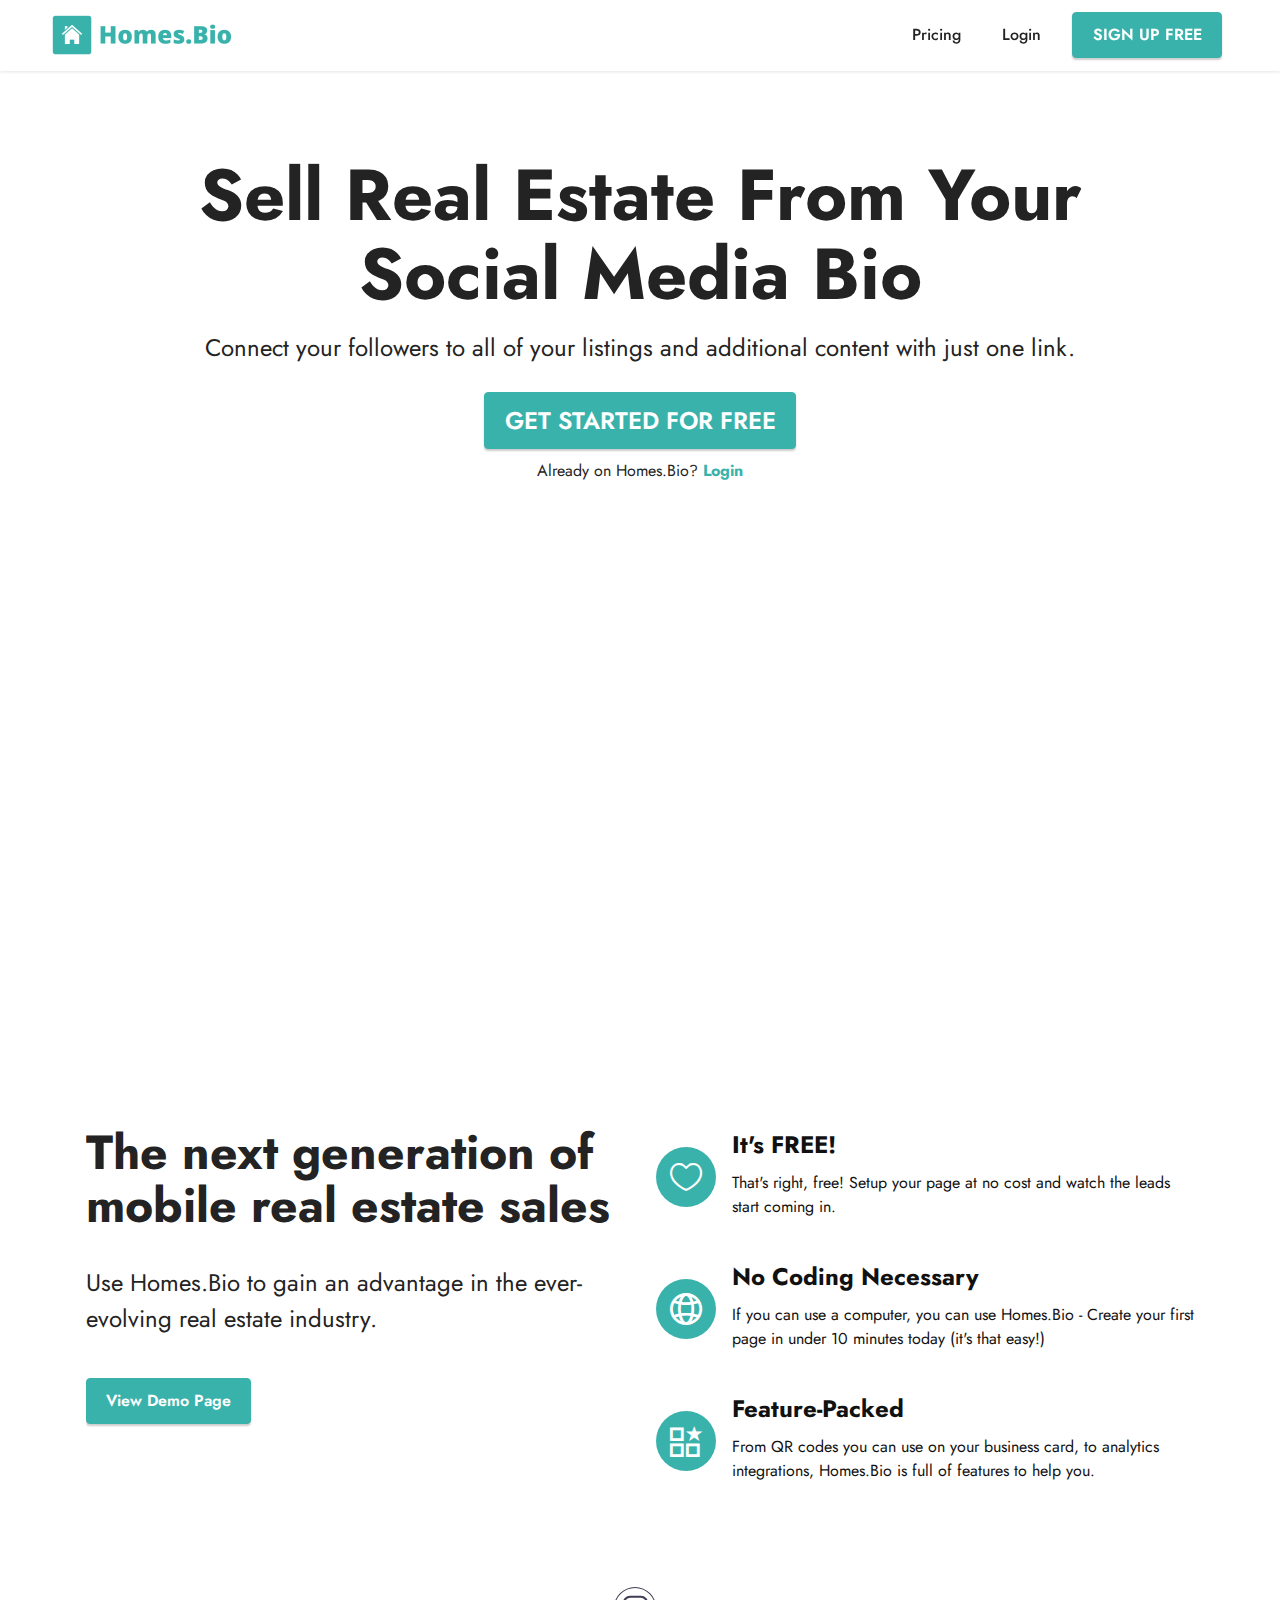
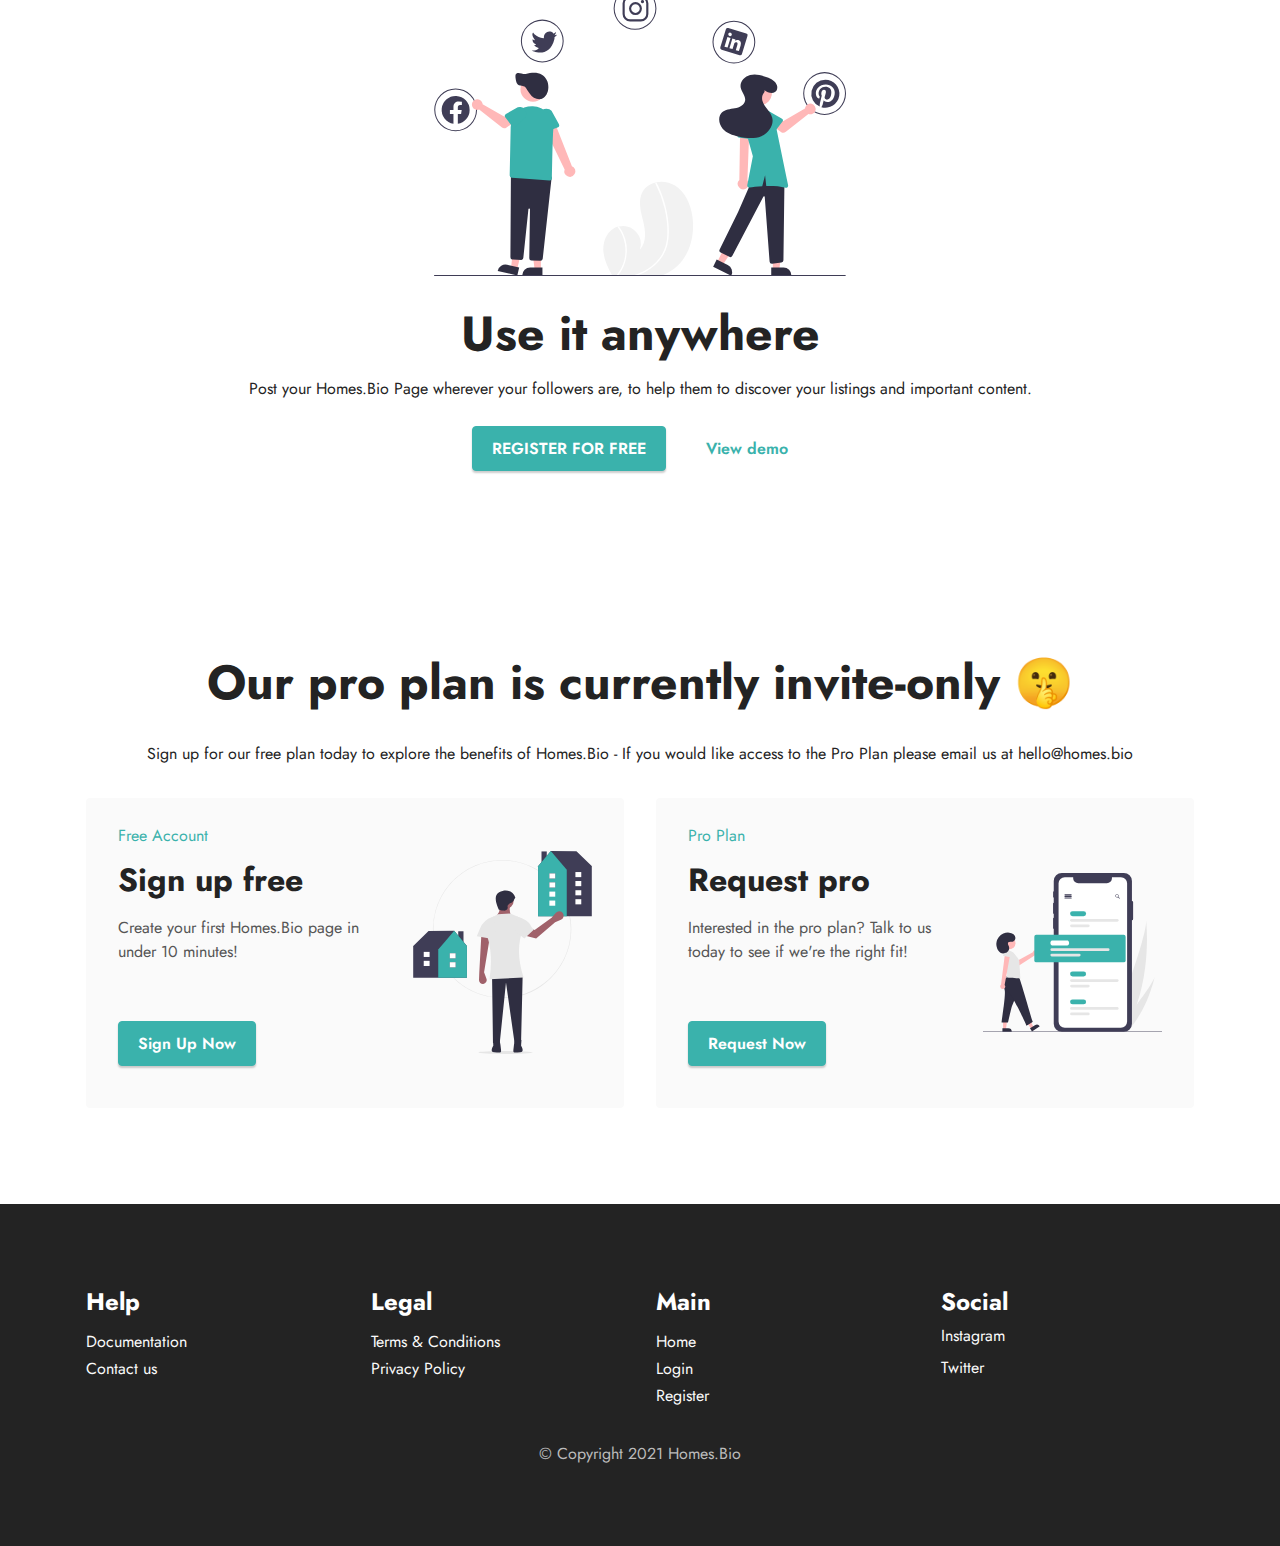
==== index.html @ ed8be246 "Update index.html" ====
<!DOCTYPE html>
<html  >
<head>
  
  <meta charset="UTF-8">
  <meta http-equiv="X-UA-Compatible" content="IE=edge">
  
  <meta name="twitter:card" content="summary_large_image"/>
  <meta name="twitter:image:src" content="assets/images/index-meta.svg">
  <meta property="og:image" content="assets/images/index-meta.svg">
  <meta name="twitter:title" content="Homes.Bio - Mobile Pages for Real Estate Professionals">
  <meta name="viewport" content="width=device-width, initial-scale=1, minimum-scale=1">
  <link rel="shortcut icon" href="assets/images/fav-128x128.png" type="image/x-icon">
  <meta name="description" content="Homes.Bio is the next generation of mobile real estate sales. Start bringing in traffic from your social media bios. ">
  
  
  <title>Homes.Bio - Mobile Pages for Real Estate Professionals</title>
  <link rel="stylesheet" href="assets/web/assets/mobirise-icons2/mobirise2.css">
  <link rel="stylesheet" href="assets/web/assets/mobirise-icons-bold/mobirise-icons-bold.css">
  <link rel="stylesheet" href="assets/tether/tether.min.css">
  <link rel="stylesheet" href="assets/bootstrap/css/bootstrap.min.css">
  <link rel="stylesheet" href="assets/bootstrap/css/bootstrap-grid.min.css">
  <link rel="stylesheet" href="assets/bootstrap/css/bootstrap-reboot.min.css">
  <link rel="stylesheet" href="assets/dropdown/css/style.css">
  <link rel="stylesheet" href="assets/socicon/css/styles.css">
  <link rel="stylesheet" href="assets/theme/css/style.css">
  <link rel="preload" as="style" href="assets/mobirise/css/mbr-additional.css"><link rel="stylesheet" href="assets/mobirise/css/mbr-additional.css" type="text/css">
  
  
  
  
</head>
<body>
  
  <section class="menu menu2 cid-slEKnbZUGL" once="menu" id="menu2-0">
    
    <nav class="navbar navbar-dropdown navbar-fixed-top navbar-expand-lg">
        <div class="container-fluid">
            <div class="navbar-brand">
                <span class="navbar-logo">
                    <a href="https://homes.bio">
                        <img src="assets/images/homes.bio-384x96.png" alt="Homes.Bio" style="height: 3rem;">
                    </a>
                </span>
                
            </div>
            <button class="navbar-toggler" type="button" data-toggle="collapse" data-target="#navbarSupportedContent" aria-controls="navbarNavAltMarkup" aria-expanded="false" aria-label="Toggle navigation">
                <div class="hamburger">
                    <span></span>
                    <span></span>
                    <span></span>
                    <span></span>
                </div>
            </button>
            <div class="collapse navbar-collapse" id="navbarSupportedContent">
                <ul class="navbar-nav nav-dropdown" data-app-modern-menu="true"><li class="nav-item"><a class="nav-link link text-black text-primary display-4" href="index#features5-s">
                            Pricing</a></li>
                    
                    <li class="nav-item"><a class="nav-link link text-black text-primary display-4" href="https://homes.bio/login">Login</a>
                    </li></ul>
                
                <div class="navbar-buttons mbr-section-btn"><a class="btn btn-primary display-4" href="https://homes.bio/register">
                        SIGN UP FREE</a></div>
            </div>
        </div>
    </nav>
</section>

<section class="header16 cid-slKYeO9AGQ" id="header16-9">

    

    

    <div class="container">
        <div class="row justify-content-center">
            <div class="col-12 col-lg-10">
                <h1 class="mbr-section-title mbr-fonts-style mb-3 display-1"><strong>Sell Real Estate From Your Social Media Bio</strong></h1>
                <p class="mbr-text mbr-fonts-style display-7">Connect your followers to all of your listings and additional content with just one link.<br></p>
                <div class="mbr-section-btn mt-3"><a class="btn btn-primary display-7" href="https://homes.bio/register">GET STARTED FOR FREE</a></div>
                <p class="mbr-text mbr-fonts-style display-4">Already on Homes.Bio? <a href="https://homes.bio/login" class="text-primary"><strong>Login</strong></a><br></p>
                <div class="video-wrapper mt-4"><iframe class="mbr-embedded-video" src="https://www.youtube.com/embed/Yr8QyzF00qo?rel=0&amp;amp;showinfo=0&amp;autoplay=0&amp;loop=0" width="1280" height="720" frameborder="0" allowfullscreen></iframe></div>
            </div>
        </div>
    </div>
</section>

<section class="features12 cid-slL2cZZrJh" id="features13-d">

    
    
    <div class="container">
        <div class="row justify-content-center">
            <div class="col-12 col-lg-6">
                <div class="card-wrapper">
                    <div class="card-box align-left">
                        <h4 class="card-title mbr-fonts-style mb-4 display-2"><strong>The next generation of mobile real estate sales</strong></h4>
                        <p class="mbr-text mbr-fonts-style mb-4 display-7">
                            Use Homes.Bio to gain an advantage in the ever-evolving real estate industry.&nbsp;</p>
                        <div class="mbr-section-btn"><a class="btn btn-primary display-4" href="https://homes.bio/demo" target="_blank">View Demo Page</a></div>
                    </div>
                </div>
            </div>
            <div class="col-12 col-lg-6">
                <div class="item mbr-flex">
                    <div class="icon-box">
                        <span class="mbr-iconfont mbrib-hearth"></span>
                    </div>
                    <div class="text-box">
                        <h4 class="icon-title mbr-black mbr-fonts-style display-7"><strong>It's FREE!&nbsp;</strong></h4>
                        <h5 class="icon-text mbr-black mbr-fonts-style display-4">That's right, free! Setup your page at no cost and watch the leads start coming in.&nbsp;</h5>
                    </div>
                </div>
                <div class="item mbr-flex">
                    <div class="icon-box">
                        <span class="mbr-iconfont mobi-mbri-globe-2 mobi-mbri"></span>
                    </div>
                    <div class="text-box">
                        <h4 class="icon-title mbr-black mbr-fonts-style display-7"><strong>No Coding Necessary</strong></h4>
                        <h5 class="icon-text mbr-black mbr-fonts-style display-4">If you can use a computer, you can use Homes.Bio - Create your first page in under 10 minutes today (it's that easy!)&nbsp;</h5>
                    </div>
                </div>
                <div class="item mbr-flex">
                    <div class="icon-box">
                        <span class="mbr-iconfont mobi-mbri-features mobi-mbri"></span>
                    </div>
                    <div class="text-box">
                        <h4 class="icon-title mbr-black mbr-fonts-style display-7"><strong>Feature-Packed</strong></h4>
                        <h5 class="icon-text mbr-black mbr-fonts-style display-4">From QR codes you can use on your business card, to analytics integrations, Homes.Bio is full of features to help you.</h5>
                    </div>
                </div>
            </div>
        </div>
    </div>
</section>

<section class="header9 cid-slLRXpAzmw" id="header9-u">

    

    

    <div class="text-center container">
        <div class="row justify-content-center">
            <div class="col-md-12 col-lg-9">
                <div class="image-wrap mb-4">
                    <img src="assets/images/undraw-social-media-re-w12q.svg" alt="Social Media">
                </div>
                <h1 class="mbr-section-title mbr-fonts-style mb-3 display-2"><strong>Use it anywhere</strong></h1>
                <p class="mbr-text mbr-fonts-style display-4">
                    Post your Homes.Bio Page wherever your followers are, to help them to discover your listings and important content.</p>
                <div class="mbr-section-btn mt-3"><a class="btn btn-primary display-4" href="https://homes.bio/register">REGISTER FOR FREE</a>
                    <a class="btn btn-primary-outline display-4" href="https://homes.bio/demo" target="_blank">View demo</a></div>
            </div>
        </div>
    </div>
</section>

<section class="content4 cid-slL4fGIVi5" id="content4-m">
    
    
    <div class="container-fluid">
        <div class="row justify-content-center">
            <div class="title col-md-12 col-lg-10">
                <h3 class="mbr-section-title mbr-fonts-style align-center mb-4 display-2"><strong>Our pro plan is currently invite-only 🤫
</strong></h3>
                <h4 class="mbr-section-subtitle align-center mbr-fonts-style mb-4 display-4">Sign up for our free plan today to explore the benefits of Homes.Bio - If you would like access to the Pro Plan please email us at hello@homes.bio</h4>
                
            </div>
        </div>
    </div>
</section>

<section class="features4 cid-slLNbOTo22" id="features5-s">

    

    
    <div class="container">
        <div class="row">
            <div class="col-12 col-lg-6">
                <div class="card-wrapper">
                    <div class="row">
                        <div class="col-12 col-md-7">
                            <div class="text-wrapper">
                                <h6 class="card-subtitle mbr-fonts-style mb-2 display-4">Free Account</h6>
                                <h5 class="card-title mbr-fonts-style display-5">
                                    <strong>Sign up free</strong></h5>
                                <p class="mbr-text mbr-fonts-style mb-5 display-4">Create your first Homes.Bio page in under 10 minutes!</p>
                                <div class="mbr-section-btn"><a href="https://homes.bio/register" class="btn btn-primary display-4">Sign Up Now</a></div>
                            </div>
                        </div>
                        <div class="col-12 col-md-5">
                            <div class="img-wrapper">
                                <img src="assets/images/undraw-select-house-qbag.svg" alt="Sign up image">
                            </div>
                        </div>
                    </div>
                </div>
            </div>
            <div class="col-12 col-lg-6">
                <div class="card-wrapper">
                    <div class="row">
                        <div class="col-12 col-md-7">
                            <div class="text-wrapper">
                                <h6 class="card-subtitle mbr-fonts-style mb-2 display-4">Pro Plan</h6>
                                <h5 class="card-title mbr-fonts-style display-5">
                                    <strong>Request pro</strong></h5>
                                <p class="mbr-text mbr-fonts-style mb-5 display-4">Interested in the pro plan? Talk to us today to see if we're the right fit!</p>
                                <div class="mbr-section-btn"><a href="contact" class="btn btn-primary display-4">Request Now</a></div>
                            </div>
                        </div>
                        <div class="col-12 col-md-5">
                            <div class="img-wrapper">
                                <img src="assets/images/undraw-note-list-re-r4u9.svg" alt="request access image">
                            </div>
                        </div>
                    </div>
                </div>
            </div>
        </div>
    </div>
</section>

<section class="footer2 cid-slLSQxAByo" once="footers" id="footer2-w">

    
    
    <div class="container">
        <div class="row mbr-white">
            <div class="col-6 col-md-4 col-lg-3">
                <h5 class="mbr-section-subtitle mbr-fonts-style mb-2 display-7"><strong>Help</strong>
                </h5>
                <ul class="list mbr-fonts-style display-4">
                    <li class="mbr-text item-wrap"><a href="https://homes.bio/pages" class="text-white" target="_blank">Documentation</a></li>
                    <li class="mbr-text item-wrap"><span style="font-size: 1rem;"><a href="contact" class="text-white">Contact us</a></span></li>
                </ul>
            </div>
            <div class="col-6 col-md-4 col-lg-3">
                <h5 class="mbr-section-subtitle mbr-fonts-style mb-2 display-7">
                    <strong>Legal</strong></h5>
                <ul class="list mbr-fonts-style display-4">
                    <li class="mbr-text item-wrap"><span style="font-size: 1rem;"><a href="https://get.homes.bio/terms" class="text-white">Terms & Conditions</a></span></li><li class="mbr-text item-wrap"><span style="font-size: 1rem;"><a href="https://get.homes.bio/privacy" class="text-white">Privacy Policy</a></span></li>
                </ul>
            </div>
            <div class="col-6 col-md-4 col-lg-3">
                <h5 class="mbr-section-subtitle mbr-fonts-style mb-2 display-7"><strong>Main</strong></h5>
                <ul class="list mbr-fonts-style display-4">
                    <li class="mbr-text item-wrap"><span style="font-size: 1rem;"><a href="https://homes.bio" class="text-white">Home</a></span></li><li class="mbr-text item-wrap"><span style="font-size: 1rem;"><a href="https://homes.bio/login" class="text-white">Login</a></span></li><li class="mbr-text item-wrap"><span style="font-size: 1rem;"><a href="https://homes.bio/register" class="text-white">Register</a></span></li>
                </ul>
            </div>
            <div class="col-6 col-md-4 col-lg-3">
                <h5 class="mbr-section-subtitle mbr-fonts-style mb-2 display-7"><strong>Social</strong></h5>
                <ul class="list mbr-fonts-style display-4"><p><a href="https://www.instagram.com/homes.bio/" class="text-white" target="_blank">Instagram</a></p><p><a href="https://twitter.com/HomesDotBio" class="text-white" target="_blank">Twitter</a></p></ul>
            </div>
            <div class="col-12 mt-4">
                <p class="mbr-text mb-0 mbr-fonts-style copyright align-center display-4">
                    © Copyright 2021 Homes.Bio</p>
            </div>
        </div>
    </div>
</section>


<script src="assets/web/assets/jquery/jquery.min.js"></script>
  <script src="assets/popper/popper.min.js"></script>
  <script src="assets/tether/tether.min.js"></script>
  <script src="assets/bootstrap/js/bootstrap.min.js"></script>
  <script src="assets/smoothscroll/smooth-scroll.js"></script>
  <script src="assets/dropdown/js/nav-dropdown.js"></script>
  <script src="assets/dropdown/js/navbar-dropdown.js"></script>
  <script src="assets/touchswipe/jquery.touch-swipe.min.js"></script>
  <script src="assets/playervimeo/vimeo_player.js"></script>
  <script src="assets/theme/js/script.js"></script>
  
  
  
</body>
</html>
---- assets/web/assets/mobirise-icons2/mobirise2.css ----
@font-face {
  font-family: 'Moririse2';
  font-display: swap;
  src:  url('mobirise2.eot?f2bix4');
  src:  url('mobirise2.eot?f2bix4#iefix') format('embedded-opentype'),
    url('mobirise2.ttf?f2bix4') format('truetype'),
    url('mobirise2.woff?f2bix4') format('woff'),
    url('mobirise2.svg?f2bix4#mobirise2') format('svg');
  font-weight: normal;
  font-style: normal;
}

[class^="mobi-"], [class*=" mobi-"] {
  /* use !important to prevent issues with browser extensions that change fonts */
  font-family: 'Moririse2' !important;
  speak: none;
  font-style: normal;
  font-weight: normal;
  font-variant: normal;
  text-transform: none;
  line-height: 1;

  /* Better Font Rendering =========== */
  -webkit-font-smoothing: antialiased;
  -moz-osx-font-smoothing: grayscale;
}

.mobi-mbri-add-submenu:before {
  content: "\e900";
}
.mobi-mbri-alert:before {
  content: "\e901";
}
.mobi-mbri-align-center:before {
  content: "\e902";
}
.mobi-mbri-align-justify:before {
  content: "\e903";
}
.mobi-mbri-align-left:before {
  content: "\e904";
}
.mobi-mbri-align-right:before {
  content: "\e905";
}
.mobi-mbri-android:before {
  content: "\e906";
}
.mobi-mbri-apple:before {
  content: "\e907";
}
.mobi-mbri-arrow-down:before {
  content: "\e908";
}
.mobi-mbri-arrow-next:before {
  content: "\e909";
}
.mobi-mbri-arrow-prev:before {
  content: "\e90a";
}
.mobi-mbri-arrow-up:before {
  content: "\e90b";
}
.mobi-mbri-bold:before {
  content: "\e90c";
}
.mobi-mbri-bookmark:before {
  content: "\e90d";
}
.mobi-mbri-bootstrap:before {
  content: "\e90e";
}
.mobi-mbri-briefcase:before {
  content: "\e90f";
}
.mobi-mbri-browse:before {
  content: "\e910";
}
.mobi-mbri-bulleted-list:before {
  content: "\e911";
}
.mobi-mbri-calendar:before {
  content: "\e912";
}
.mobi-mbri-camera:before {
  content: "\e913";
}
.mobi-mbri-cart-add:before {
  content: "\e914";
}
.mobi-mbri-cart-full:before {
  content: "\e915";
}
.mobi-mbri-cash:before {
  content: "\e916";
}
.mobi-mbri-change-style:before {
  content: "\e917";
}
.mobi-mbri-chat:before {
  content: "\e918";
}
.mobi-mbri-clock:before {
  content: "\e919";
}
.mobi-mbri-close:before {
  content: "\e91a";
}
.mobi-mbri-cloud:before {
  content: "\e91b";
}
.mobi-mbri-code:before {
  content: "\e91c";
}
.mobi-mbri-contact-form:before {
  content: "\e91d";
}
.mobi-mbri-credit-card:before {
  content: "\e91e";
}
.mobi-mbri-cursor-click:before {
  content: "\e91f";
}
.mobi-mbri-cust-feedback:before {
  content: "\e920";
}
.mobi-mbri-database:before {
  content: "\e921";
}
.mobi-mbri-delivery:before {
  content: "\e922";
}
.mobi-mbri-desktop:before {
  content: "\e923";
}
.mobi-mbri-devices:before {
  content: "\e924";
}
.mobi-mbri-down:before {
  content: "\e925";
}
.mobi-mbri-download-2:before {
  content: "\e926";
}
.mobi-mbri-download:before {
  content: "\e927";
}
.mobi-mbri-drag-n-drop-2:before {
  content: "\e928";
}
.mobi-mbri-drag-n-drop:before {
  content: "\e929";
}
.mobi-mbri-edit-2:before {
  content: "\e92a";
}
.mobi-mbri-edit:before {
  content: "\e92b";
}
.mobi-mbri-error:before {
  content: "\e92c";
}
.mobi-mbri-extension:before {
  content: "\e92d";
}
.mobi-mbri-features:before {
  content: "\e92e";
}
.mobi-mbri-file:before {
  content: "\e92f";
}
.mobi-mbri-flag:before {
  content: "\e930";
}
.mobi-mbri-folder:before {
  content: "\e931";
}
.mobi-mbri-gift:before {
  content: "\e932";
}
.mobi-mbri-github:before {
  content: "\e933";
}
.mobi-mbri-globe-2:before {
  content: "\e934";
}
.mobi-mbri-globe:before {
  content: "\e935";
}
.mobi-mbri-growing-chart:before {
  content: "\e936";
}
.mobi-mbri-hearth:before {
  content: "\e937";
}
.mobi-mbri-help:before {
  content: "\e938";
}
.mobi-mbri-home:before {
  content: "\e939";
}
.mobi-mbri-hot-cup:before {
  content: "\e93a";
}
.mobi-mbri-idea:before {
  content: "\e93b";
}
.mobi-mbri-image-gallery:before {
  content: "\e93c";
}
.mobi-mbri-image-slider:before {
  content: "\e93d";
}
.mobi-mbri-info:before {
  content: "\e93e";
}
.mobi-mbri-italic:before {
  content: "\e93f";
}
.mobi-mbri-key:before {
  content: "\e940";
}
.mobi-mbri-laptop:before {
  content: "\e941";
}
.mobi-mbri-layers:before {
  content: "\e942";
}
.mobi-mbri-left-right:before {
  content: "\e943";
}
.mobi-mbri-left:before {
  content: "\e944";
}
.mobi-mbri-letter:before {
  content: "\e945";
}
.mobi-mbri-like:before {
  content: "\e946";
}
.mobi-mbri-link:before {
  content: "\e947";
}
.mobi-mbri-lock:before {
  content: "\e948";
}
.mobi-mbri-login:before {
  content: "\e949";
}
.mobi-mbri-logout:before {
  content: "\e94a";
}
.mobi-mbri-magic-stick:before {
  content: "\e94b";
}
.mobi-mbri-map-pin:before {
  content: "\e94c";
}
.mobi-mbri-menu:before {
  content: "\e94d";
}
.mobi-mbri-mobile-2:before {
  content: "\e94e";
}
.mobi-mbri-mobile-horizontal:before {
  content: "\e94f";
}
.mobi-mbri-mobile:before {
  content: "\e950";
}
.mobi-mbri-mobirise:before {
  content: "\e951";
}
.mobi-mbri-more-horizontal:before {
  content: "\e952";
}
.mobi-mbri-more-vertical:before {
  content: "\e953";
}
.mobi-mbri-music:before {
  content: "\e954";
}
.mobi-mbri-new-file:before {
  content: "\e955";
}
.mobi-mbri-numbered-list:before {
  content: "\e956";
}
.mobi-mbri-opened-folder:before {
  content: "\e957";
}
.mobi-mbri-pages:before {
  content: "\e958";
}
.mobi-mbri-paper-plane:before {
  content: "\e959";
}
.mobi-mbri-paperclip:before {
  content: "\e95a";
}
.mobi-mbri-phone:before {
  content: "\e95b";
}
.mobi-mbri-photo:before {
  content: "\e95c";
}
.mobi-mbri-photos:before {
  content: "\e95d";
}
.mobi-mbri-pin:before {
  content: "\e95e";
}
.mobi-mbri-play:before {
  content: "\e95f";
}
.mobi-mbri-plus:before {
  content: "\e960";
}
.mobi-mbri-preview:before {
  content: "\e961";
}
.mobi-mbri-print:before {
  content: "\e962";
}
.mobi-mbri-protect:before {
  content: "\e963";
}
.mobi-mbri-question:before {
  content: "\e964";
}
.mobi-mbri-quote-left:before {
  content: "\e965";
}
.mobi-mbri-quote-right:before {
  content: "\e966";
}
.mobi-mbri-redo:before {
  content: "\e967";
}
.mobi-mbri-refresh:before {
  content: "\e968";
}
.mobi-mbri-responsive-2:before {
  content: "\e969";
}
.mobi-mbri-responsive:before {
  content: "\e96a";
}
.mobi-mbri-right:before {
  content: "\e96b";
}
.mobi-mbri-rocket:before {
  content: "\e96c";
}
.mobi-mbri-sad-face:before {
  content: "\e96d";
}
.mobi-mbri-sale:before {
  content: "\e96e";
}
.mobi-mbri-save:before {
  content: "\e96f";
}
.mobi-mbri-search:before {
  content: "\e970";
}
.mobi-mbri-setting-2:before {
  content: "\e971";
}
.mobi-mbri-setting-3:before {
  content: "\e972";
}
.mobi-mbri-setting:before {
  content: "\e973";
}
.mobi-mbri-share:before {
  content: "\e974";
}
.mobi-mbri-shopping-bag:before {
  content: "\e975";
}
.mobi-mbri-shopping-basket:before {
  content: "\e976";
}
.mobi-mbri-shopping-cart:before {
  content: "\e977";
}
.mobi-mbri-sites:before {
  content: "\e978";
}
.mobi-mbri-smile-face:before {
  content: "\e979";
}
.mobi-mbri-speed:before {
  content: "\e97a";
}
.mobi-mbri-star:before {
  content: "\e97b";
}
.mobi-mbri-success:before {
  content: "\e97c";
}
.mobi-mbri-sun:before {
  content: "\e97d";
}
.mobi-mbri-sun2:before {
  content: "\e97e";
}
.mobi-mbri-tablet-vertical:before {
  content: "\e97f";
}
.mobi-mbri-tablet:before {
  content: "\e980";
}
.mobi-mbri-target:before {
  content: "\e981";
}
.mobi-mbri-timer:before {
  content: "\e982";
}
.mobi-mbri-to-ftp:before {
  content: "\e983";
}
.mobi-mbri-to-local-drive:before {
  content: "\e984";
}
.mobi-mbri-touch-swipe:before {
  content: "\e985";
}
.mobi-mbri-touch:before {
  content: "\e986";
}
.mobi-mbri-trash:before {
  content: "\e987";
}
.mobi-mbri-underline:before {
  content: "\e988";
}
.mobi-mbri-undo:before {
  content: "\e989";
}
.mobi-mbri-unlink:before {
  content: "\e98a";
}
.mobi-mbri-unlock:before {
  content: "\e98b";
}
.mobi-mbri-up-down:before {
  content: "\e98c";
}
.mobi-mbri-up:before {
  content: "\e98d";
}
.mobi-mbri-update:before {
  content: "\e98e";
}
.mobi-mbri-upload-2:before {
  content: "\e98f";
}
.mobi-mbri-upload:before {
  content: "\e990";
}
.mobi-mbri-user-2:before {
  content: "\e991";
}
.mobi-mbri-user:before {
  content: "\e992";
}
.mobi-mbri-users:before {
  content: "\e993";
}
.mobi-mbri-video-play:before {
  content: "\e994";
}
.mobi-mbri-video:before {
  content: "\e995";
}
.mobi-mbri-watch:before {
  content: "\e996";
}
.mobi-mbri-website-theme-2:before {
  content: "\e997";
}
.mobi-mbri-website-theme:before {
  content: "\e998";
}
.mobi-mbri-wifi:before {
  content: "\e999";
}
.mobi-mbri-windows:before {
  content: "\e99a";
}
.mobi-mbri-zoom-in:before {
  content: "\e99b";
}
.mobi-mbri-zoom-out:before {
  content: "\e99c";
}
---- assets/web/assets/mobirise-icons-bold/mobirise-icons-bold.css ----
@font-face {
  font-family: 'mobirise-icons-bold';
  font-display: swap;
  src:  url('mobirise-icons-bold.eot?m1l4yr');
  src:  url('mobirise-icons-bold.eot?m1l4yr#iefix') format('embedded-opentype'),
    url('mobirise-icons-bold.ttf?m1l4yr') format('truetype'),
    url('mobirise-icons-bold.woff?m1l4yr') format('woff'),
    url('mobirise-icons-bold.svg?m1l4yr#mobirise-icons-bold') format('svg');
  font-weight: normal;
  font-style: normal;
}

[class^="mbrib-"], [class*="mbrib-"] {
  /* use !important to prevent issues with browser extensions that change fonts */
  font-family: 'mobirise-icons-bold' !important;
  speak: none;
  font-style: normal;
  font-weight: normal;
  font-variant: normal;
  text-transform: none;
  line-height: 1;

  /* Better Font Rendering =========== */
  -webkit-font-smoothing: antialiased;
  -moz-osx-font-smoothing: grayscale;
}

.mbrib-add-submenu:before {
  content: "\e900";
}
.mbrib-alert:before {
  content: "\e901";
}
.mbrib-align-center:before {
  content: "\e902";
}
.mbrib-align-justify:before {
  content: "\e903";
}
.mbrib-align-left:before {
  content: "\e904";
}
.mbrib-align-right:before {
  content: "\e905";
}
.mbrib-android:before {
  content: "\e906";
}
.mbrib-apple:before {
  content: "\e907";
}
.mbrib-arrow-down:before {
  content: "\e908";
}
.mbrib-arrow-next:before {
  content: "\e909";
}
.mbrib-arrow-prev:before {
  content: "\e90a";
}
.mbrib-arrow-up:before {
  content: "\e90b";
}
.mbrib-bold:before {
  content: "\e90c";
}
.mbrib-bookmark:before {
  content: "\e90d";
}
.mbrib-bootstrap:before {
  content: "\e90e";
}
.mbrib-briefcase:before {
  content: "\e90f";
}
.mbrib-browse:before {
  content: "\e910";
}
.mbrib-bulleted-list:before {
  content: "\e911";
}
.mbrib-calendar:before {
  content: "\e912";
}
.mbrib-camera:before {
  content: "\e913";
}
.mbrib-cart-add:before {
  content: "\e914";
}
.mbrib-cart-full:before {
  content: "\e915";
}
.mbrib-cash:before {
  content: "\e916";
}
.mbrib-change-style:before {
  content: "\e917";
}
.mbrib-chat:before {
  content: "\e918";
}
.mbrib-clock:before {
  content: "\e919";
}
.mbrib-close:before {
  content: "\e91a";
}
.mbrib-cloud:before {
  content: "\e91b";
}
.mbrib-code:before {
  content: "\e91c";
}
.mbrib-contact-form:before {
  content: "\e91d";
}
.mbrib-credit-card:before {
  content: "\e91e";
}
.mbrib-cursor-click:before {
  content: "\e91f";
}
.mbrib-cust-feedback:before {
  content: "\e920";
}
.mbrib-database:before {
  content: "\e921";
}
.mbrib-delivery:before {
  content: "\e922";
}
.mbrib-desktop:before {
  content: "\e923";
}
.mbrib-devices:before {
  content: "\e924";
}
.mbrib-down:before {
  content: "\e925";
}
.mbrib-download:before {
  content: "\e926";
}
.mbrib-drag-n-drop:before {
  content: "\e927";
}
.mbrib-drag-n-drop2:before {
  content: "\e928";
}
.mbrib-edit:before {
  content: "\e929";
}
.mbrib-edit2:before {
  content: "\e92a";
}
.mbrib-error:before {
  content: "\e92b";
}
.mbrib-extension:before {
  content: "\e92c";
}
.mbrib-features:before {
  content: "\e92d";
}
.mbrib-file:before {
  content: "\e92e";
}
.mbrib-flag:before {
  content: "\e92f";
}
.mbrib-folder:before {
  content: "\e930";
}
.mbrib-gift:before {
  content: "\e931";
}
.mbrib-github:before {
  content: "\e932";
}
.mbrib-globe-2:before {
  content: "\e933";
}
.mbrib-globe:before {
  content: "\e934";
}
.mbrib-growing-chart:before {
  content: "\e935";
}
.mbrib-hearth:before {
  content: "\e936";
}
.mbrib-help:before {
  content: "\e937";
}
.mbrib-home:before {
  content: "\e938";
}
.mbrib-hot-cup:before {
  content: "\e939";
}
.mbrib-idea:before {
  content: "\e93a";
}
.mbrib-image-gallery:before {
  content: "\e93b";
}
.mbrib-image-slider:before {
  content: "\e93c";
}
.mbrib-info:before {
  content: "\e93d";
}
.mbrib-italic:before {
  content: "\e93e";
}
.mbrib-key:before {
  content: "\e93f";
}
.mbrib-laptop:before {
  content: "\e940";
}
.mbrib-layers:before {
  content: "\e941";
}
.mbrib-left-right:before {
  content: "\e942";
}
.mbrib-left:before {
  content: "\e943";
}
.mbrib-letter:before {
  content: "\e944";
}
.mbrib-like:before {
  content: "\e945";
}
.mbrib-link:before {
  content: "\e946";
}
.mbrib-lock:before {
  content: "\e947";
}
.mbrib-login:before {
  content: "\e948";
}
.mbrib-logout:before {
  content: "\e949";
}
.mbrib-magic-stick:before {
  content: "\e94a";
}
.mbrib-map-pin:before {
  content: "\e94b";
}
.mbrib-menu:before {
  content: "\e94c";
}
.mbrib-mobile:before {
  content: "\e94d";
}
.mbrib-mobile2:before {
  content: "\e94e";
}
.mbrib-mobirise:before {
  content: "\e94f";
}
.mbrib-more-horizontal:before {
  content: "\e950";
}
.mbrib-more-vertical:before {
  content: "\e951";
}
.mbrib-music:before {
  content: "\e952";
}
.mbrib-new-file:before {
  content: "\e953";
}
.mbrib-numbered-list:before {
  content: "\e954";
}
.mbrib-opened-folder:before {
  content: "\e955";
}
.mbrib-pages:before {
  content: "\e956";
}
.mbrib-paper-plane:before {
  content: "\e957";
}
.mbrib-paperclip:before {
  content: "\e958";
}
.mbrib-photo:before {
  content: "\e959";
}
.mbrib-photos:before {
  content: "\e95a";
}
.mbrib-pin:before {
  content: "\e95b";
}
.mbrib-play:before {
  content: "\e95c";
}
.mbrib-plus:before {
  content: "\e95d";
}
.mbrib-preview:before {
  content: "\e95e";
}
.mbrib-print:before {
  content: "\e95f";
}
.mbrib-protect:before {
  content: "\e960";
}
.mbrib-question:before {
  content: "\e961";
}
.mbrib-quote-left:before {
  content: "\e962";
}
.mbrib-quote-right:before {
  content: "\e963";
}
.mbrib-redo:before {
  content: "\e964";
}
.mbrib-refresh:before {
  content: "\e965";
}
.mbrib-responsive:before {
  content: "\e966";
}
.mbrib-right:before {
  content: "\e967";
}
.mbrib-rocket:before {
  content: "\e968";
}
.mbrib-sad-face:before {
  content: "\e969";
}
.mbrib-sale:before {
  content: "\e96a";
}
.mbrib-save:before {
  content: "\e96b";
}
.mbrib-search:before {
  content: "\e96c";
}
.mbrib-setting:before {
  content: "\e96d";
}
.mbrib-setting2:before {
  content: "\e96e";
}
.mbrib-setting3:before {
  content: "\e96f";
}
.mbrib-share:before {
  content: "\e970";
}
.mbrib-shopping-bag:before {
  content: "\e971";
}
.mbrib-shopping-basket:before {
  content: "\e972";
}
.mbrib-shopping-cart:before {
  content: "\e973";
}
.mbrib-sites:before {
  content: "\e974";
}
.mbrib-smile-face:before {
  content: "\e975";
}
.mbrib-speed:before {
  content: "\e976";
}
.mbrib-star:before {
  content: "\e977";
}
.mbrib-success:before {
  content: "\e978";
}
.mbrib-sun:before {
  content: "\e979";
}
.mbrib-sun2:before {
  content: "\e97a";
}
.mbrib-tablet-vertical:before {
  content: "\e97b";
}
.mbrib-tablet:before {
  content: "\e97c";
}
.mbrib-target:before {
  content: "\e97d";
}
.mbrib-timer:before {
  content: "\e97e";
}
.mbrib-to-ftp:before {
  content: "\e97f";
}
.mbrib-to-local-drive:before {
  content: "\e980";
}
.mbrib-touch-swipe:before {
  content: "\e981";
}
.mbrib-touch:before {
  content: "\e982";
}
.mbrib-trash:before {
  content: "\e983";
}
.mbrib-underline:before {
  content: "\e984";
}
.mbrib-undo:before {
  content: "\e985";
}
.mbrib-unlink:before {
  content: "\e986";
}
.mbrib-unlock:before {
  content: "\e987";
}
.mbrib-up-down:before {
  content: "\e988";
}
.mbrib-up:before {
  content: "\e989";
}
.mbrib-update:before {
  content: "\e98a";
}
.mbrib-upload:before {
  content: "\e98b";
}
.mbrib-user:before {
  content: "\e98c";
}
.mbrib-user2:before {
  content: "\e98d";
}
.mbrib-users:before {
  content: "\e98e";
}
.mbrib-video-play:before {
  content: "\e98f";
}
.mbrib-video:before {
  content: "\e990";
}
.mbrib-watch:before {
  content: "\e991";
}
.mbrib-website-theme:before {
  content: "\e992";
}
.mbrib-wifi:before {
  content: "\e993";
}
.mbrib-windows:before {
  content: "\e994";
}
.mbrib-zoom-out:before {
  content: "\e995";
}
---- assets/dropdown/css/style.css ----
.navbar-dropdown {
  left: 0;
  padding: 0;
  position: absolute;
  right: 0;
  top: 0;
  transition: all 0.45s ease;
  z-index: 1030;
  background: #282828; }
  .navbar-dropdown .navbar-logo {
    margin-right: 0.8rem;
    transition: margin 0.3s ease-in-out;
    vertical-align: middle; }
    .navbar-dropdown .navbar-logo img {
      height: 3.125rem;
      transition: all 0.3s ease-in-out; }
    .navbar-dropdown .navbar-logo.mbr-iconfont {
      font-size: 3.125rem;
      line-height: 3.125rem; }
  .navbar-dropdown .navbar-caption {
    font-weight: 700;
    white-space: normal;
    vertical-align: -4px;
    line-height: 3.125rem !important; }
    .navbar-dropdown .navbar-caption, .navbar-dropdown .navbar-caption:hover {
      color: inherit;
      text-decoration: none; }
  .navbar-dropdown .mbr-iconfont + .navbar-caption {
    vertical-align: -1px; }
  .navbar-dropdown.navbar-fixed-top {
    position: fixed; }
  .navbar-dropdown .navbar-brand span {
    vertical-align: -4px; }
  .navbar-dropdown.bg-color.transparent {
    background: none; }
  .navbar-dropdown.navbar-short .navbar-brand {
    padding: 0.625rem 0; }
    .navbar-dropdown.navbar-short .navbar-brand span {
      vertical-align: -1px; }
  .navbar-dropdown.navbar-short .navbar-caption {
    line-height: 2.375rem !important;
    vertical-align: -2px; }
  .navbar-dropdown.navbar-short .navbar-logo {
    margin-right: 0.5rem; }
    .navbar-dropdown.navbar-short .navbar-logo img {
      height: 2.375rem; }
    .navbar-dropdown.navbar-short .navbar-logo.mbr-iconfont {
      font-size: 2.375rem;
      line-height: 2.375rem; }
  .navbar-dropdown.navbar-short .mbr-table-cell {
    height: 3.625rem; }
  .navbar-dropdown .navbar-close {
    left: 0.6875rem;
    position: fixed;
    top: 0.75rem;
    z-index: 1000; }
  .navbar-dropdown .hamburger-icon {
    content: "";
    display: inline-block;
    vertical-align: middle;
    width: 16px;
    -webkit-box-shadow: 0 -6px 0 1px #282828,0 0 0 1px #282828,0 6px 0 1px #282828;
    -moz-box-shadow: 0 -6px 0 1px #282828,0 0 0 1px #282828,0 6px 0 1px #282828;
    box-shadow: 0 -6px 0 1px #282828,0 0 0 1px #282828,0 6px 0 1px #282828; }

.dropdown-menu .dropdown-toggle[data-toggle="dropdown-submenu"]::after {
  border-bottom: 0.35em solid transparent;
  border-left: 0.35em solid;
  border-right: 0;
  border-top: 0.35em solid transparent;
  margin-left: 0.3rem; }

.dropdown-menu .dropdown-item:focus {
  outline: 0; }

.nav-dropdown {
  font-size: 0.75rem;
  font-weight: 500;
  height: auto !important; }
  .nav-dropdown .nav-btn {
    padding-left: 1rem; }
  .nav-dropdown .link {
    margin: .667em 1.667em;
    font-weight: 500;
    padding: 0;
    transition: color .2s ease-in-out; }
    .nav-dropdown .link.dropdown-toggle {
      margin-right: 2.583em; }
      .nav-dropdown .link.dropdown-toggle::after {
        margin-left: .25rem;
        border-top: 0.35em solid;
        border-right: 0.35em solid transparent;
        border-left: 0.35em solid transparent;
        border-bottom: 0; }
      .nav-dropdown .link.dropdown-toggle[aria-expanded="true"] {
        margin: 0;
        padding: 0.667em 3.263em  0.667em 1.667em; }
  .nav-dropdown .link::after,
  .nav-dropdown .dropdown-item::after {
    color: inherit; }
  .nav-dropdown .btn {
    font-size: 0.75rem;
    font-weight: 700;
    letter-spacing: 0;
    margin-bottom: 0;
    padding-left: 1.25rem;
    padding-right: 1.25rem; }
  .nav-dropdown .dropdown-menu {
    border-radius: 0;
    border: 0;
    left: 0;
    margin: 0;
    padding-bottom: 1.25rem;
    padding-top: 1.25rem;
    position: relative; }
  .nav-dropdown .dropdown-submenu {
    margin-left: 0.125rem;
    top: 0; }
  .nav-dropdown .dropdown-item {
    font-weight: 500;
    line-height: 2;
    padding: 0.3846em 4.615em 0.3846em 1.5385em;
    position: relative;
    transition: color .2s ease-in-out, background-color .2s ease-in-out; }
    .nav-dropdown .dropdown-item::after {
      margin-top: -0.3077em;
      position: absolute;
      right: 1.1538em;
      top: 50%; }
    .nav-dropdown .dropdown-item:focus, .nav-dropdown .dropdown-item:hover {
      background: none; }

@media (max-width: 767px) {
  .nav-dropdown.navbar-toggleable-sm {
    bottom: 0;
    display: none;
    left: 0;
    overflow-x: hidden;
    position: fixed;
    top: 0;
    transform: translateX(-100%);
    -ms-transform: translateX(-100%);
    -webkit-transform: translateX(-100%);
    width: 18.75rem;
    z-index: 999; } }
.nav-dropdown.navbar-toggleable-xl {
  bottom: 0;
  display: none;
  left: 0;
  overflow-x: hidden;
  position: fixed;
  top: 0;
  transform: translateX(-100%);
  -ms-transform: translateX(-100%);
  -webkit-transform: translateX(-100%);
  width: 18.75rem;
  z-index: 999; }

.nav-dropdown-sm {
  display: block !important;
  overflow-x: hidden;
  overflow: auto;
  padding-top: 3.875rem; }
  .nav-dropdown-sm::after {
    content: "";
    display: block;
    height: 3rem;
    width: 100%; }
  .nav-dropdown-sm.collapse.in ~ .navbar-close {
    display: block !important; }
  .nav-dropdown-sm.collapsing, .nav-dropdown-sm.collapse.in {
    transform: translateX(0);
    -ms-transform: translateX(0);
    -webkit-transform: translateX(0);
    transition: all 0.25s ease-out;
    -webkit-transition: all 0.25s ease-out;
    background: #282828; }
  .nav-dropdown-sm.collapsing[aria-expanded="false"] {
    transform: translateX(-100%);
    -ms-transform: translateX(-100%);
    -webkit-transform: translateX(-100%); }
  .nav-dropdown-sm .nav-item {
    display: block;
    margin-left: 0 !important;
    padding-left: 0; }
  .nav-dropdown-sm .link,
  .nav-dropdown-sm .dropdown-item {
    border-top: 1px dotted rgba(255, 255, 255, 0.1);
    font-size: 0.8125rem;
    line-height: 1.6;
    margin: 0 !important;
    padding: 0.875rem 2.4rem 0.875rem 1.5625rem !important;
    position: relative;
    white-space: normal; }
    .nav-dropdown-sm .link:focus, .nav-dropdown-sm .link:hover,
    .nav-dropdown-sm .dropdown-item:focus,
    .nav-dropdown-sm .dropdown-item:hover {
      background: rgba(0, 0, 0, 0.2) !important;
      color: #c0a375; }
  .nav-dropdown-sm .nav-btn {
    position: relative;
    padding: 1.5625rem 1.5625rem 0 1.5625rem; }
    .nav-dropdown-sm .nav-btn::before {
      border-top: 1px dotted rgba(255, 255, 255, 0.1);
      content: "";
      left: 0;
      position: absolute;
      top: 0;
      width: 100%; }
    .nav-dropdown-sm .nav-btn + .nav-btn {
      padding-top: 0.625rem; }
      .nav-dropdown-sm .nav-btn + .nav-btn::before {
        display: none; }
  .nav-dropdown-sm .btn {
    padding: 0.625rem 0; }
  .nav-dropdown-sm .dropdown-toggle[data-toggle="dropdown-submenu"]::after {
    margin-left: .25rem;
    border-top: 0.35em solid;
    border-right: 0.35em solid transparent;
    border-left: 0.35em solid transparent;
    border-bottom: 0; }
  .nav-dropdown-sm .dropdown-toggle[data-toggle="dropdown-submenu"][aria-expanded="true"]::after {
    border-top: 0;
    border-right: 0.35em solid transparent;
    border-left: 0.35em solid transparent;
    border-bottom: 0.35em solid; }
  .nav-dropdown-sm .dropdown-menu {
    margin: 0;
    padding: 0;
    position: relative;
    top: 0;
    left: 0;
    width: 100%;
    border: 0;
    float: none;
    border-radius: 0;
    background: none; }
  .nav-dropdown-sm .dropdown-submenu {
    left: 100%;
    margin-left: 0.125rem;
    margin-top: -1.25rem;
    top: 0; }

.navbar-toggleable-sm .nav-dropdown .dropdown-menu {
  position: absolute; }

.navbar-toggleable-sm .nav-dropdown .dropdown-submenu {
  left: 100%;
  margin-left: 0.125rem;
  margin-top: -1.25rem;
  top: 0; }

.navbar-toggleable-sm.opened .nav-dropdown .dropdown-menu {
  position: relative; }

.navbar-toggleable-sm.opened .nav-dropdown .dropdown-submenu {
  left: 0;
  margin-left: 00rem;
  margin-top: 0rem;
  top: 0; }

.is-builder .nav-dropdown.collapsing {
  transition: none !important; }

/*# sourceMappingURL=style.css.map */
---- assets/socicon/css/styles.css ----
@charset "UTF-8";

@font-face {
  font-family: 'Socicon';
  src:  url('../fonts/socicon.eot');
  src:  url('../fonts/socicon.eot?#iefix') format('embedded-opentype'),
    url('../fonts/socicon.woff2') format('woff2'),
    url('../fonts/socicon.ttf') format('truetype'),
    url('../fonts/socicon.woff') format('woff'),
    url('../fonts/socicon.svg#socicon') format('svg');
  font-weight: normal;
  font-style: normal;
}

[data-icon]:before {
  font-family: "socicon" !important;
  content: attr(data-icon);
  font-style: normal !important;
  font-weight: normal !important;
  font-variant: normal !important;
  text-transform: none !important;
  speak: none;
  line-height: 1;
  -webkit-font-smoothing: antialiased;
  -moz-osx-font-smoothing: grayscale;
}

[class^="socicon-"], [class*=" socicon-"] {
  /* use !important to prevent issues with browser extensions that change fonts */
  font-family: 'Socicon' !important;
  speak: none;
  font-style: normal;
  font-weight: normal;
  font-variant: normal;
  text-transform: none;
  line-height: 1;

  /* Better Font Rendering =========== */
  -webkit-font-smoothing: antialiased;
  -moz-osx-font-smoothing: grayscale;
}

.socicon-eitaa:before {
  content: "\e97c";
}
.socicon-soroush:before {
  content: "\e97d";
}
.socicon-bale:before {
  content: "\e97e";
}
.socicon-zazzle:before {
  content: "\e97b";
}
.socicon-society6:before {
  content: "\e97a";
}
.socicon-redbubble:before {
  content: "\e979";
}
.socicon-avvo:before {
  content: "\e978";
}
.socicon-stitcher:before {
  content: "\e977";
}
.socicon-googlehangouts:before {
  content: "\e974";
}
.socicon-dlive:before {
  content: "\e975";
}
.socicon-vsco:before {
  content: "\e976";
}
.socicon-flipboard:before {
  content: "\e973";
}
.socicon-ubuntu:before {
  content: "\e958";
}
.socicon-artstation:before {
  content: "\e959";
}
.socicon-invision:before {
  content: "\e95a";
}
.socicon-torial:before {
  content: "\e95b";
}
.socicon-collectorz:before {
  content: "\e95c";
}
.socicon-seenthis:before {
  content: "\e95d";
}
.socicon-googleplaymusic:before {
  content: "\e95e";
}
.socicon-debian:before {
  content: "\e95f";
}
.socicon-filmfreeway:before {
  content: "\e960";
}
.socicon-gnome:before {
  content: "\e961";
}
.socicon-itchio:before {
  content: "\e962";
}
.socicon-jamendo:before {
  content: "\e963";
}
.socicon-mix:before {
  content: "\e964";
}
.socicon-sharepoint:before {
  content: "\e965";
}
.socicon-tinder:before {
  content: "\e966";
}
.socicon-windguru:before {
  content: "\e967";
}
.socicon-cdbaby:before {
  content: "\e968";
}
.socicon-elementaryos:before {
  content: "\e969";
}
.socicon-stage32:before {
  content: "\e96a";
}
.socicon-tiktok:before {
  content: "\e96b";
}
.socicon-gitter:before {
  content: "\e96c";
}
.socicon-letterboxd:before {
  content: "\e96d";
}
.socicon-threema:before {
  content: "\e96e";
}
.socicon-splice:before {
  content: "\e96f";
}
.socicon-metapop:before {
  content: "\e970";
}
.socicon-naver:before {
  content: "\e971";
}
.socicon-remote:before {
  content: "\e972";
}
.socicon-internet:before {
  content: "\e957";
}
.socicon-moddb:before {
  content: "\e94b";
}
.socicon-indiedb:before {
  content: "\e94c";
}
.socicon-traxsource:before {
  content: "\e94d";
}
.socicon-gamefor:before {
  content: "\e94e";
}
.socicon-pixiv:before {
  content: "\e94f";
}
.socicon-myanimelist:before {
  content: "\e950";
}
.socicon-blackberry:before {
  content: "\e951";
}
.socicon-wickr:before {
  content: "\e952";
}
.socicon-spip:before {
  content: "\e953";
}
.socicon-napster:before {
  content: "\e954";
}
.socicon-beatport:before {
  content: "\e955";
}
.socicon-hackerone:before {
  content: "\e956";
}
.socicon-hackernews:before {
  content: "\e946";
}
.socicon-smashwords:before {
  content: "\e947";
}
.socicon-kobo:before {
  content: "\e948";
}
.socicon-bookbub:before {
  content: "\e949";
}
.socicon-mailru:before {
  content: "\e94a";
}
.socicon-gitlab:before {
  content: "\e945";
}
.socicon-instructables:before {
  content: "\e944";
}
.socicon-portfolio:before {
  content: "\e943";
}
.socicon-codered:before {
  content: "\e940";
}
.socicon-origin:before {
  content: "\e941";
}
.socicon-nextdoor:before {
  content: "\e942";
}
.socicon-udemy:before {
  content: "\e93f";
}
.socicon-livemaster:before {
  content: "\e93e";
}
.socicon-crunchbase:before {
  content: "\e93b";
}
.socicon-homefy:before {
  content: "\e93c";
}
.socicon-calendly:before {
  content: "\e93d";
}
.socicon-realtor:before {
  content: "\e90f";
}
.socicon-tidal:before {
  content: "\e910";
}
.socicon-qobuz:before {
  content: "\e911";
}
.socicon-natgeo:before {
  content: "\e912";
}
.socicon-mastodon:before {
  content: "\e913";
}
.socicon-unsplash:before {
  content: "\e914";
}
.socicon-homeadvisor:before {
  content: "\e915";
}
.socicon-angieslist:before {
  content: "\e916";
}
.socicon-codepen:before {
  content: "\e917";
}
.socicon-slack:before {
  content: "\e918";
}
.socicon-openaigym:before {
  content: "\e919";
}
.socicon-logmein:before {
  content: "\e91a";
}
.socicon-fiverr:before {
  content: "\e91b";
}
.socicon-gotomeeting:before {
  content: "\e91c";
}
.socicon-aliexpress:before {
  content: "\e91d";
}
.socicon-guru:before {
  content: "\e91e";
}
.socicon-appstore:before {
  content: "\e91f";
}
.socicon-homes:before {
  content: "\e920";
}
.socicon-zoom:before {
  content: "\e921";
}
.socicon-alibaba:before {
  content: "\e922";
}
.socicon-craigslist:before {
  content: "\e923";
}
.socicon-wix:before {
  content: "\e924";
}
.socicon-redfin:before {
  content: "\e925";
}
.socicon-googlecalendar:before {
  content: "\e926";
}
.socicon-shopify:before {
  content: "\e927";
}
.socicon-freelancer:before {
  content: "\e928";
}
.socicon-seedrs:before {
  content: "\e929";
}
.socicon-bing:before {
  content: "\e92a";
}
.socicon-doodle:before {
  content: "\e92b";
}
.socicon-bonanza:before {
  content: "\e92c";
}
.socicon-squarespace:before {
  content: "\e92d";
}
.socicon-toptal:before {
  content: "\e92e";
}
.socicon-gust:before {
  content: "\e92f";
}
.socicon-ask:before {
  content: "\e930";
}
.socicon-trulia:before {
  content: "\e931";
}
.socicon-loomly:before {
  content: "\e932";
}
.socicon-ghost:before {
  content: "\e933";
}
.socicon-upwork:before {
  content: "\e934";
}
.socicon-fundable:before {
  content: "\e935";
}
.socicon-booking:before {
  content: "\e936";
}
.socicon-googlemaps:before {
  content: "\e937";
}
.socicon-zillow:before {
  content: "\e938";
}
.socicon-niconico:before {
  content: "\e939";
}
.socicon-toneden:before {
  content: "\e93a";
}
.socicon-augment:before {
  content: "\e908";
}
.socicon-bitbucket:before {
  content: "\e909";
}
.socicon-fyuse:before {
  content: "\e90a";
}
.socicon-yt-gaming:before {
  content: "\e90b";
}
.socicon-sketchfab:before {
  content: "\e90c";
}
.socicon-mobcrush:before {
  content: "\e90d";
}
.socicon-microsoft:before {
  content: "\e90e";
}
.socicon-pandora:before {
  content: "\e907";
}
.socicon-messenger:before {
  content: "\e906";
}
.socicon-gamewisp:before {
  content: "\e905";
}
.socicon-bloglovin:before {
  content: "\e904";
}
.socicon-tunein:before {
  content: "\e903";
}
.socicon-gamejolt:before {
  content: "\e901";
}
.socicon-trello:before {
  content: "\e902";
}
.socicon-spreadshirt:before {
  content: "\e900";
}
.socicon-500px:before {
  content: "\e000";
}
.socicon-8tracks:before {
  content: "\e001";
}
.socicon-airbnb:before {
  content: "\e002";
}
.socicon-alliance:before {
  content: "\e003";
}
.socicon-amazon:before {
  content: "\e004";
}
.socicon-amplement:before {
  content: "\e005";
}
.socicon-android:before {
  content: "\e006";
}
.socicon-angellist:before {
  content: "\e007";
}
.socicon-apple:before {
  content: "\e008";
}
.socicon-appnet:before {
  content: "\e009";
}
.socicon-baidu:before {
  content: "\e00a";
}
.socicon-bandcamp:before {
  content: "\e00b";
}
.socicon-battlenet:before {
  content: "\e00c";
}
.socicon-mixer:before {
  content: "\e00d";
}
.socicon-bebee:before {
  content: "\e00e";
}
.socicon-bebo:before {
  content: "\e00f";
}
.socicon-behance:before {
  content: "\e010";
}
.socicon-blizzard:before {
  content: "\e011";
}
.socicon-blogger:before {
  content: "\e012";
}
.socicon-buffer:before {
  content: "\e013";
}
.socicon-chrome:before {
  content: "\e014";
}
.socicon-coderwall:before {
  content: "\e015";
}
.socicon-curse:before {
  content: "\e016";
}
.socicon-dailymotion:before {
  content: "\e017";
}
.socicon-deezer:before {
  content: "\e018";
}
.socicon-delicious:before {
  content: "\e019";
}
.socicon-deviantart:before {
  content: "\e01a";
}
.socicon-diablo:before {
  content: "\e01b";
}
.socicon-digg:before {
  content: "\e01c";
}
.socicon-discord:before {
  content: "\e01d";
}
.socicon-disqus:before {
  content: "\e01e";
}
.socicon-douban:before {
  content: "\e01f";
}
.socicon-draugiem:before {
  content: "\e020";
}
.socicon-dribbble:before {
  content: "\e021";
}
.socicon-drupal:before {
  content: "\e022";
}
.socicon-ebay:before {
  content: "\e023";
}
.socicon-ello:before {
  content: "\e024";
}
.socicon-endomodo:before {
  content: "\e025";
}
.socicon-envato:before {
  content: "\e026";
}
.socicon-etsy:before {
  content: "\e027";
}
.socicon-facebook:before {
  content: "\e028";
}
.socicon-feedburner:before {
  content: "\e029";
}
.socicon-filmweb:before {
  content: "\e02a";
}
.socicon-firefox:before {
  content: "\e02b";
}
.socicon-flattr:before {
  content: "\e02c";
}
.socicon-flickr:before {
  content: "\e02d";
}
.socicon-formulr:before {
  content: "\e02e";
}
.socicon-forrst:before {
  content: "\e02f";
}
.socicon-foursquare:before {
  content: "\e030";
}
.socicon-friendfeed:before {
  content: "\e031";
}
.socicon-github:before {
  content: "\e032";
}
.socicon-goodreads:before {
  content: "\e033";
}
.socicon-google:before {
  content: "\e034";
}
.socicon-googlescholar:before {
  content: "\e035";
}
.socicon-googlegroups:before {
  content: "\e036";
}
.socicon-googlephotos:before {
  content: "\e037";
}
.socicon-googleplus:before {
  content: "\e038";
}
.socicon-grooveshark:before {
  content: "\e039";
}
.socicon-hackerrank:before {
  content: "\e03a";
}
.socicon-hearthstone:before {
  content: "\e03b";
}
.socicon-hellocoton:before {
  content: "\e03c";
}
.socicon-heroes:before {
  content: "\e03d";
}
.socicon-smashcast:before {
  content: "\e03e";
}
.socicon-horde:before {
  content: "\e03f";
}
.socicon-houzz:before {
  content: "\e040";
}
.socicon-icq:before {
  content: "\e041";
}
.socicon-identica:before {
  content: "\e042";
}
.socicon-imdb:before {
  content: "\e043";
}
.socicon-instagram:before {
  content: "\e044";
}
.socicon-issuu:before {
  content: "\e045";
}
.socicon-istock:before {
  content: "\e046";
}
.socicon-itunes:before {
  content: "\e047";
}
.socicon-keybase:before {
  content: "\e048";
}
.socicon-lanyrd:before {
  content: "\e049";
}
.socicon-lastfm:before {
  content: "\e04a";
}
.socicon-line:before {
  content: "\e04b";
}
.socicon-linkedin:before {
  content: "\e04c";
}
.socicon-livejournal:before {
  content: "\e04d";
}
.socicon-lyft:before {
  content: "\e04e";
}
.socicon-macos:before {
  content: "\e04f";
}
.socicon-mail:before {
  content: "\e050";
}
.socicon-medium:before {
  content: "\e051";
}
.socicon-meetup:before {
  content: "\e052";
}
.socicon-mixcloud:before {
  content: "\e053";
}
.socicon-modelmayhem:before {
  content: "\e054";
}
.socicon-mumble:before {
  content: "\e055";
}
.socicon-myspace:before {
  content: "\e056";
}
.socicon-newsvine:before {
  content: "\e057";
}
.socicon-nintendo:before {
  content: "\e058";
}
.socicon-npm:before {
  content: "\e059";
}
.socicon-odnoklassniki:before {
  content: "\e05a";
}
.socicon-openid:before {
  content: "\e05b";
}
.socicon-opera:before {
  content: "\e05c";
}
.socicon-outlook:before {
  content: "\e05d";
}
.socicon-overwatch:before {
  content: "\e05e";
}
.socicon-patreon:before {
  content: "\e05f";
}
.socicon-paypal:before {
  content: "\e060";
}
.socicon-periscope:before {
  content: "\e061";
}
.socicon-persona:before {
  content: "\e062";
}
.socicon-pinterest:before {
  content: "\e063";
}
.socicon-play:before {
  content: "\e064";
}
.socicon-player:before {
  content: "\e065";
}
.socicon-playstation:before {
  content: "\e066";
}
.socicon-pocket:before {
  content: "\e067";
}
.socicon-qq:before {
  content: "\e068";
}
.socicon-quora:before {
  content: "\e069";
}
.socicon-raidcall:before {
  content: "\e06a";
}
.socicon-ravelry:before {
  content: "\e06b";
}
.socicon-reddit:before {
  content: "\e06c";
}
.socicon-renren:before {
  content: "\e06d";
}
.socicon-researchgate:before {
  content: "\e06e";
}
.socicon-residentadvisor:before {
  content: "\e06f";
}
.socicon-reverbnation:before {
  content: "\e070";
}
.socicon-rss:before {
  content: "\e071";
}
.socicon-sharethis:before {
  content: "\e072";
}
.socicon-skype:before {
  content: "\e073";
}
.socicon-slideshare:before {
  content: "\e074";
}
.socicon-smugmug:before {
  content: "\e075";
}
.socicon-snapchat:before {
  content: "\e076";
}
.socicon-songkick:before {
  content: "\e077";
}
.socicon-soundcloud:before {
  content: "\e078";
}
.socicon-spotify:before {
  content: "\e079";
}
.socicon-stackexchange:before {
  content: "\e07a";
}
.socicon-stackoverflow:before {
  content: "\e07b";
}
.socicon-starcraft:before {
  content: "\e07c";
}
.socicon-stayfriends:before {
  content: "\e07d";
}
.socicon-steam:before {
  content: "\e07e";
}
.socicon-storehouse:before {
  content: "\e07f";
}
.socicon-strava:before {
  content: "\e080";
}
.socicon-streamjar:before {
  content: "\e081";
}
.socicon-stumbleupon:before {
  content: "\e082";
}
.socicon-swarm:before {
  content: "\e083";
}
.socicon-teamspeak:before {
  content: "\e084";
}
.socicon-teamviewer:before {
  content: "\e085";
}
.socicon-technorati:before {
  content: "\e086";
}
.socicon-telegram:before {
  content: "\e087";
}
.socicon-tripadvisor:before {
  content: "\e088";
}
.socicon-tripit:before {
  content: "\e089";
}
.socicon-triplej:before {
  content: "\e08a";
}
.socicon-tumblr:before {
  content: "\e08b";
}
.socicon-twitch:before {
  content: "\e08c";
}
.socicon-twitter:before {
  content: "\e08d";
}
.socicon-uber:before {
  content: "\e08e";
}
.socicon-ventrilo:before {
  content: "\e08f";
}
.socicon-viadeo:before {
  content: "\e090";
}
.socicon-viber:before {
  content: "\e091";
}
.socicon-viewbug:before {
  content: "\e092";
}
.socicon-vimeo:before {
  content: "\e093";
}
.socicon-vine:before {
  content: "\e094";
}
.socicon-vkontakte:before {
  content: "\e095";
}
.socicon-warcraft:before {
  content: "\e096";
}
.socicon-wechat:before {
  content: "\e097";
}
.socicon-weibo:before {
  content: "\e098";
}
.socicon-whatsapp:before {
  content: "\e099";
}
.socicon-wikipedia:before {
  content: "\e09a";
}
.socicon-windows:before {
  content: "\e09b";
}
.socicon-wordpress:before {
  content: "\e09c";
}
.socicon-wykop:before {
  content: "\e09d";
}
.socicon-xbox:before {
  content: "\e09e";
}
.socicon-xing:before {
  content: "\e09f";
}
.socicon-yahoo:before {
  content: "\e0a0";
}
.socicon-yammer:before {
  content: "\e0a1";
}
.socicon-yandex:before {
  content: "\e0a2";
}
.socicon-yelp:before {
  content: "\e0a3";
}
.socicon-younow:before {
  content: "\e0a4";
}
.socicon-youtube:before {
  content: "\e0a5";
}
.socicon-zapier:before {
  content: "\e0a6";
}
.socicon-zerply:before {
  content: "\e0a7";
}
.socicon-zomato:before {
  content: "\e0a8";
}
.socicon-zynga:before {
  content: "\e0a9";
}
---- assets/theme/css/style.css ----
section {
  background-color: #ffffff;
}

body {
  font-style: normal;
  line-height: 1.5;
  font-weight: 400;
  color: #232323;
  position: relative;
}

section,
.container,
.container-fluid {
  position: relative;
  word-wrap: break-word;
}

a.mbr-iconfont:hover {
  text-decoration: none;
}

.article .lead p,
.article .lead ul,
.article .lead ol,
.article .lead pre,
.article .lead blockquote {
  margin-bottom: 0;
}

a {
  font-style: normal;
  font-weight: 400;
  cursor: pointer;
}

a, a:hover {
  text-decoration: none;
}

.mbr-section-title {
  font-style: normal;
  line-height: 1.3;
}

.mbr-section-subtitle {
  line-height: 1.3;
}

.mbr-text {
  font-style: normal;
  line-height: 1.7;
}

h1,
h2,
h3,
h4,
h5,
h6,
.display-1,
.display-2,
.display-4,
.display-5,
.display-7,
span,
p,
a {
  line-height: 1;
  word-break: break-word;
  word-wrap: break-word;
  font-weight: 400;
}

b,
strong {
  font-weight: bold;
}

input:-webkit-autofill, input:-webkit-autofill:hover, input:-webkit-autofill:focus, input:-webkit-autofill:active {
  -webkit-transition-delay: 9999s;
          transition-delay: 9999s;
  -webkit-transition-property: background-color, color;
  transition-property: background-color, color;
}

textarea[type="hidden"] {
  display: none;
}

section {
  background-position: 50% 50%;
  background-repeat: no-repeat;
  background-size: cover;
}

section .mbr-background-video,
section .mbr-background-video-preview {
  position: absolute;
  bottom: 0;
  left: 0;
  right: 0;
  top: 0;
}

.hidden {
  visibility: hidden;
}

.mbr-z-index20 {
  z-index: 20;
}

/*! Base colors */
.mbr-white {
  color: #ffffff;
}

.mbr-black {
  color: #111111;
}

.mbr-bg-white {
  background-color: #ffffff;
}

.mbr-bg-black {
  background-color: #000000;
}

/*! Text-aligns */
.align-left {
  text-align: left;
}

.align-center {
  text-align: center;
}

.align-right {
  text-align: right;
}

/*! Font-weight  */
.mbr-light {
  font-weight: 300;
}

.mbr-regular {
  font-weight: 400;
}

.mbr-semibold {
  font-weight: 500;
}

.mbr-bold {
  font-weight: 700;
}

/*! Media  */
.media-content {
  -ms-flex-preferred-size: 100%;
      flex-basis: 100%;
}

.media-container-row {
  display: -webkit-box;
  display: -ms-flexbox;
  display: flex;
  -webkit-box-orient: horizontal;
  -webkit-box-direction: normal;
      -ms-flex-direction: row;
          flex-direction: row;
  -ms-flex-wrap: wrap;
      flex-wrap: wrap;
  -webkit-box-pack: center;
      -ms-flex-pack: center;
          justify-content: center;
  -ms-flex-line-pack: center;
      align-content: center;
  -webkit-box-align: start;
      -ms-flex-align: start;
          align-items: start;
}

.media-container-row .media-size-item {
  width: 400px;
}

.media-container-column {
  display: -webkit-box;
  display: -ms-flexbox;
  display: flex;
  -webkit-box-orient: vertical;
  -webkit-box-direction: normal;
      -ms-flex-direction: column;
          flex-direction: column;
  -ms-flex-wrap: wrap;
      flex-wrap: wrap;
  -webkit-box-pack: center;
      -ms-flex-pack: center;
          justify-content: center;
  -ms-flex-line-pack: center;
      align-content: center;
  -webkit-box-align: stretch;
      -ms-flex-align: stretch;
          align-items: stretch;
}

.media-container-column > * {
  width: 100%;
}

@media (min-width: 992px) {
  .media-container-row {
    -ms-flex-wrap: nowrap;
        flex-wrap: nowrap;
  }
}

figure {
  margin-bottom: 0;
  overflow: hidden;
}

figure[mbr-media-size] {
  -webkit-transition: width 0.1s;
  transition: width 0.1s;
}

img,
iframe {
  display: block;
  width: 100%;
}

.card {
  background-color: transparent;
  border: none;
}

.card-box {
  width: 100%;
}

.card-img {
  text-align: center;
  -ms-flex-negative: 0;
      flex-shrink: 0;
  -webkit-flex-shrink: 0;
}

.media {
  max-width: 100%;
  margin: 0 auto;
}

.mbr-figure {
  -ms-flex-item-align: center;
      -ms-grid-row-align: center;
      align-self: center;
}

.media-container > div {
  max-width: 100%;
}

.mbr-figure img,
.card-img img {
  width: 100%;
}

@media (max-width: 991px) {
  .media-size-item {
    width: auto !important;
  }
  .media {
    width: auto;
  }
  .mbr-figure {
    width: 100% !important;
  }
}

/*! Buttons */
.mbr-section-btn {
  margin-left: -0.6rem;
  margin-right: -0.6rem;
  font-size: 0;
}

.btn {
  font-weight: 600;
  border-width: 1px;
  font-style: normal;
  margin: 0.6rem 0.6rem;
  white-space: normal;
  -webkit-transition: all 0.2s ease-in-out;
  transition: all 0.2s ease-in-out;
  display: -webkit-inline-box;
  display: -ms-inline-flexbox;
  display: inline-flex;
  -webkit-box-align: center;
      -ms-flex-align: center;
          align-items: center;
  -webkit-box-pack: center;
      -ms-flex-pack: center;
          justify-content: center;
  word-break: break-word;
}

.btn-sm {
  font-weight: 600;
  letter-spacing: 0px;
  -webkit-transition: all 0.3s ease-in-out;
  transition: all 0.3s ease-in-out;
}

.btn-md {
  font-weight: 600;
  letter-spacing: 0px;
  -webkit-transition: all 0.3s ease-in-out;
  transition: all 0.3s ease-in-out;
}

.btn-lg {
  font-weight: 600;
  letter-spacing: 0px;
  -webkit-transition: all 0.3s ease-in-out;
  transition: all 0.3s ease-in-out;
}

.btn-form {
  margin: 0;
}

.btn-form:hover {
  cursor: pointer;
}

nav .mbr-section-btn {
  margin-left: 0rem;
  margin-right: 0rem;
}

/*! Btn icon margin */
.btn .mbr-iconfont,
.btn.btn-sm .mbr-iconfont {
  -webkit-box-ordinal-group: 2;
      -ms-flex-order: 1;
          order: 1;
  cursor: pointer;
  margin-left: 0.5rem;
  vertical-align: sub;
}

.btn.btn-md .mbr-iconfont,
.btn.btn-md .mbr-iconfont {
  margin-left: 0.8rem;
}

.mbr-regular {
  font-weight: 400;
}

.mbr-semibold {
  font-weight: 500;
}

.mbr-bold {
  font-weight: 700;
}

[type="submit"] {
  -webkit-appearance: none;
}

/*! Full-screen */
.mbr-fullscreen .mbr-overlay {
  min-height: 100vh;
}

.mbr-fullscreen {
  display: -webkit-box;
  display: -ms-flexbox;
  display: flex;
  display: -moz-flex;
  display: -ms-flex;
  display: -o-flex;
  -webkit-box-align: center;
      -ms-flex-align: center;
          align-items: center;
  min-height: 100vh;
  padding-top: 3rem;
  padding-bottom: 3rem;
}

/*! Map */
.map {
  height: 25rem;
  position: relative;
}

.map iframe {
  width: 100%;
  height: 100%;
}

/*! Scroll to top arrow */
.mbr-arrow-up {
  bottom: 25px;
  right: 90px;
  position: fixed;
  text-align: right;
  z-index: 5000;
  color: #ffffff;
  font-size: 22px;
}

.mbr-arrow-up a {
  background: rgba(0, 0, 0, 0.2);
  border-radius: 50%;
  color: #fff;
  display: inline-block;
  height: 60px;
  width: 60px;
  border: 2px solid #fff;
  outline-style: none !important;
  position: relative;
  text-decoration: none;
  -webkit-transition: all 0.3s ease-in-out;
  transition: all 0.3s ease-in-out;
  cursor: pointer;
  text-align: center;
}

.mbr-arrow-up a:hover {
  background-color: rgba(0, 0, 0, 0.4);
}

.mbr-arrow-up a i {
  line-height: 60px;
}

.mbr-arrow-up-icon {
  display: block;
  color: #fff;
}

.mbr-arrow-up-icon::before {
  content: "\203a";
  display: inline-block;
  font-family: serif;
  font-size: 22px;
  line-height: 1;
  font-style: normal;
  position: relative;
  top: 6px;
  left: -4px;
  -webkit-transform: rotate(-90deg);
          transform: rotate(-90deg);
}

/*! Arrow Down */
.mbr-arrow {
  position: absolute;
  bottom: 45px;
  left: 50%;
  width: 60px;
  height: 60px;
  cursor: pointer;
  background-color: rgba(80, 80, 80, 0.5);
  border-radius: 50%;
  -webkit-transform: translateX(-50%);
          transform: translateX(-50%);
}

@media (max-width: 767px) {
  .mbr-arrow {
    display: none;
  }
}

.mbr-arrow > a {
  display: inline-block;
  text-decoration: none;
  outline-style: none;
  -webkit-animation: arrowdown 1.7s ease-in-out infinite;
          animation: arrowdown 1.7s ease-in-out infinite;
  color: #ffffff;
}

.mbr-arrow > a > i {
  position: absolute;
  top: -2px;
  left: 15px;
  font-size: 2rem;
}

#scrollToTop a i::before {
  content: "";
  position: absolute;
  display: block;
  border-bottom: 2.5px solid #fff;
  border-left: 2.5px solid #fff;
  width: 27.8%;
  height: 27.8%;
  left: 50%;
  top: 50%;
  -webkit-transform: rotate(135deg);
  transform: translateY(-30%) translateX(-50%) rotate(135deg);
}

@keyframes arrowdown {
  0% {
    -webkit-transform: translateY(0px);
            transform: translateY(0px);
  }
  50% {
    -webkit-transform: translateY(-5px);
            transform: translateY(-5px);
  }
  100% {
    -webkit-transform: translateY(0px);
            transform: translateY(0px);
  }
}

@-webkit-keyframes arrowdown {
  0% {
    -webkit-transform: translateY(0px);
            transform: translateY(0px);
  }
  50% {
    -webkit-transform: translateY(-5px);
            transform: translateY(-5px);
  }
  100% {
    -webkit-transform: translateY(0px);
            transform: translateY(0px);
  }
}

@media (max-width: 500px) {
  .mbr-arrow-up {
    left: 50%;
    right: auto;
  }
}

/*Gradients animation*/
@keyframes gradient-animation {
  from {
    background-position: 0% 100%;
    -webkit-animation-timing-function: ease-in-out;
            animation-timing-function: ease-in-out;
  }
  to {
    background-position: 100% 0%;
    -webkit-animation-timing-function: ease-in-out;
            animation-timing-function: ease-in-out;
  }
}

@-webkit-keyframes gradient-animation {
  from {
    background-position: 0% 100%;
    -webkit-animation-timing-function: ease-in-out;
            animation-timing-function: ease-in-out;
  }
  to {
    background-position: 100% 0%;
    -webkit-animation-timing-function: ease-in-out;
            animation-timing-function: ease-in-out;
  }
}

.bg-gradient {
  background-size: 200% 200%;
  animation: gradient-animation 5s infinite alternate;
  -webkit-animation: gradient-animation 5s infinite alternate;
}

.menu .navbar-brand {
  display: -webkit-flex;
}

.menu .navbar-brand span {
  display: -webkit-box;
  display: -ms-flexbox;
  display: flex;
  display: -webkit-flex;
}

.menu .navbar-brand .navbar-caption-wrap {
  display: -webkit-flex;
}

.menu .navbar-brand .navbar-logo img {
  display: -webkit-flex;
}

@media (min-width: 768px) and (max-width: 991px) {
  .menu .navbar-toggleable-sm .navbar-nav {
    display: -webkit-box;
    display: -ms-flexbox;
  }
}

@media (max-width: 991px) {
  .menu .navbar-collapse {
    max-height: 93.5vh;
  }
  .menu .navbar-collapse.show {
    overflow: auto;
  }
}

@media (min-width: 992px) {
  .menu .navbar-nav.nav-dropdown {
    display: -webkit-flex;
  }
  .menu .navbar-toggleable-sm .navbar-collapse {
    display: -webkit-flex !important;
  }
  .menu .collapsed .navbar-collapse {
    max-height: 93.5vh;
  }
  .menu .collapsed .navbar-collapse.show {
    overflow: auto;
  }
}

@media (max-width: 767px) {
  .menu .navbar-collapse {
    max-height: 80vh;
  }
}

.nav-link .mbr-iconfont {
  margin-right: .5rem;
}

.navbar {
  display: -webkit-flex;
  -webkit-flex-wrap: wrap;
  -webkit-align-items: center;
  -webkit-justify-content: space-between;
}

.navbar-collapse {
  -webkit-flex-basis: 100%;
  -webkit-flex-grow: 1;
  -webkit-align-items: center;
}

.nav-dropdown .link {
  padding: 0.667em 1.667em !important;
  margin: 0 !important;
}

.nav {
  display: -webkit-flex;
  -webkit-flex-wrap: wrap;
}

.row {
  display: -webkit-flex;
  -webkit-flex-wrap: wrap;
}

.justify-content-center {
  -webkit-justify-content: center;
}

.form-inline {
  display: -webkit-flex;
}

.card-wrapper {
  -webkit-flex: 1;
}

.carousel-control {
  z-index: 10;
  display: -webkit-flex;
}

.carousel-controls {
  display: -webkit-flex;
}

.media {
  display: -webkit-flex;
}

.form-group:focus {
  outline: none;
}

.jq-selectbox__select {
  padding: 7px 0;
  position: relative;
}

.jq-selectbox__dropdown {
  overflow: hidden;
  border-radius: 10px;
  position: absolute;
  top: 100%;
  left: 0 !important;
  width: 100% !important;
}

.jq-selectbox__trigger-arrow {
  right: 0;
  -webkit-transform: translateY(-50%);
          transform: translateY(-50%);
}

.jq-selectbox li {
  padding: 1.07em 0.5em;
}

input[type="range"] {
  padding-left: 0 !important;
  padding-right: 0 !important;
}

.modal-dialog,
.modal-content {
  height: 100%;
}

.modal-dialog .carousel-inner {
  height: calc(100vh - 1.75rem);
}

@media (max-width: 575px) {
  .modal-dialog .carousel-inner {
    height: calc(100vh - 1rem);
  }
}

.carousel-item {
  text-align: center;
}

.carousel-item img {
  margin: auto;
}

.navbar-toggler {
  -webkit-align-self: flex-start;
  -ms-flex-item-align: start;
  align-self: flex-start;
  padding: 0.25rem 0.75rem;
  font-size: 1.25rem;
  line-height: 1;
  background: transparent;
  border: 1px solid transparent;
  border-radius: 0.25rem;
}

.navbar-toggler:focus,
.navbar-toggler:hover {
  text-decoration: none;
}

.navbar-toggler-icon {
  display: inline-block;
  width: 1.5em;
  height: 1.5em;
  vertical-align: middle;
  content: "";
  background: no-repeat center center;
  background-size: 100% 100%;
}

.navbar-toggler-left {
  position: absolute;
  left: 1rem;
}

.navbar-toggler-right {
  position: absolute;
  right: 1rem;
}

.card-img {
  width: auto;
}

.menu .navbar.collapsed:not(.beta-menu) {
  -webkit-box-orient: vertical;
  -webkit-box-direction: normal;
      -ms-flex-direction: column;
          flex-direction: column;
}

.carousel-item.active,
.carousel-item-next,
.carousel-item-prev {
  display: -webkit-box;
  display: -ms-flexbox;
  display: flex;
}

.note-air-layout .dropup .dropdown-menu,
.note-air-layout .navbar-fixed-bottom .dropdown .dropdown-menu {
  bottom: initial !important;
}

html,
body {
  height: auto;
  min-height: 100vh;
}

.dropup .dropdown-toggle::after {
  display: none;
}

.form-asterisk {
  font-family: initial;
  position: absolute;
  top: -2px;
  font-weight: normal;
}

.form-control-label {
  position: relative;
  cursor: pointer;
  margin-bottom: 0.357em;
  padding: 0;
}

.alert {
  color: #ffffff;
  border-radius: 0;
  border: 0;
  font-size: 1.1rem;
  line-height: 1.5;
  margin-bottom: 1.875rem;
  padding: 1.25rem;
  position: relative;
  text-align: center;
}

.alert.alert-form::after {
  background-color: inherit;
  bottom: -7px;
  content: "";
  display: block;
  height: 14px;
  left: 50%;
  margin-left: -7px;
  position: absolute;
  -webkit-transform: rotate(45deg);
          transform: rotate(45deg);
  width: 14px;
}

.form-control {
  background-color: #ffffff;
  background-clip: border-box;
  color: #232323;
  line-height: 1rem !important;
  height: auto;
  padding: 0.6rem 1.2rem;
  -webkit-transition: border-color 0.25s ease 0s;
  transition: border-color 0.25s ease 0s;
  border: 1px solid transparent !important;
  border-radius: 4px;
  -webkit-box-shadow: rgba(0, 0, 0, 0.07) 0px 1px 1px 0px, rgba(0, 0, 0, 0.07) 0px 1px 3px 0px, rgba(0, 0, 0, 0.03) 0px 0px 0px 1px;
          box-shadow: rgba(0, 0, 0, 0.07) 0px 1px 1px 0px, rgba(0, 0, 0, 0.07) 0px 1px 3px 0px, rgba(0, 0, 0, 0.03) 0px 0px 0px 1px;
}

.form-active .form-control:invalid {
  border-color: red;
}

form .row {
  margin-left: -0.6rem;
  margin-right: -0.6rem;
}

form .row [class*="col"] {
  padding-left: 0.6rem;
  padding-right: 0.6rem;
}

form .mbr-section-btn {
  margin: 0;
  padding-left: 0.6rem;
  padding-right: 0.6rem;
}

form .btn {
  display: -webkit-box;
  display: -ms-flexbox;
  display: flex;
  padding: 0.6rem 1.2rem;
  margin: 0;
}

form .form-check-input {
  margin-top: .5;
}

textarea.form-control {
  line-height: 1.5rem !important;
}

.form-group {
  margin-bottom: 1.2rem;
}

.form-control,
form .btn {
  min-height: 48px;
}

.gdpr-block label span.textGDPR input[name='gdpr'] {
  top: 7px;
}

.form-control:focus {
  -webkit-box-shadow: none;
          box-shadow: none;
}

:focus {
  outline: none;
}

.mbr-overlay {
  background-color: #000;
  bottom: 0;
  left: 0;
  opacity: 0.5;
  position: absolute;
  right: 0;
  top: 0;
  z-index: 0;
  pointer-events: none;
}

blockquote {
  font-style: italic;
  padding: 3rem;
  font-size: 1.09rem;
  position: relative;
  border-left: 3px solid;
}

ul,
ol,
pre,
blockquote {
  margin-bottom: 2.3125rem;
}

.mt-4 {
  margin-top: 2rem !important;
}

.mb-4 {
  margin-bottom: 2rem !important;
}

@media (min-width: 992px) {
  .container {
    padding-left: 16px;
    padding-right: 16px;
  }
  .row {
    margin-left: -16px;
    margin-right: -16px;
  }
  .row > [class*="col"] {
    padding-left: 16px;
    padding-right: 16px;
  }
}

@media (min-width: 768px) {
  .container-fluid {
    padding-left: 32px;
    padding-right: 32px;
  }
}

@media (min-width: 768px) and (max-width: 991px) {
  .mbr-container {
    padding-left: 32px;
    padding-right: 32px;
  }
}

@media (max-width: 767px) {
  .mbr-container {
    padding-left: 16px;
    padding-right: 16px;
  }
}

.card-wrapper,
.item-wrapper {
  overflow: hidden;
}

.app-video-wrapper > img {
  opacity: 1;
}
/*# sourceMappingURL=style.css.map */
---- assets/mobirise/css/mbr-additional.css ----
@import url(https://fonts.googleapis.com/css?family=Jost:100,200,300,400,500,600,700,800,900,100i,200i,300i,400i,500i,600i,700i,800i,900i&display=swap);





body {
  font-family: Jost;
}
.display-1 {
  font-family: 'Jost', sans-serif;
  font-size: 4.5rem;
  line-height: 1.1;
}
.display-1 > .mbr-iconfont {
  font-size: 5.625rem;
}
.display-2 {
  font-family: 'Jost', sans-serif;
  font-size: 3rem;
  line-height: 1.1;
}
.display-2 > .mbr-iconfont {
  font-size: 3.75rem;
}
.display-4 {
  font-family: 'Jost', sans-serif;
  font-size: 1rem;
  line-height: 1.5;
}
.display-4 > .mbr-iconfont {
  font-size: 1.25rem;
}
.display-5 {
  font-family: 'Jost', sans-serif;
  font-size: 2rem;
  line-height: 1.5;
}
.display-5 > .mbr-iconfont {
  font-size: 2.5rem;
}
.display-7 {
  font-family: 'Jost', sans-serif;
  font-size: 1.5rem;
  line-height: 1.5;
}
.display-7 > .mbr-iconfont {
  font-size: 1.875rem;
}
/* ---- Fluid typography for mobile devices ---- */
/* 1.4 - font scale ratio ( bootstrap == 1.42857 ) */
/* 100vw - current viewport width */
/* (48 - 20)  48 == 48rem == 768px, 20 == 20rem == 320px(minimal supported viewport) */
/* 0.65 - min scale variable, may vary */
@media (max-width: 992px) {
  .display-1 {
    font-size: 3.6rem;
  }
}
@media (max-width: 768px) {
  .display-1 {
    font-size: 3.15rem;
    font-size: calc( 2.225rem + (4.5 - 2.225) * ((100vw - 20rem) / (48 - 20)));
    line-height: calc( 1.1 * (2.225rem + (4.5 - 2.225) * ((100vw - 20rem) / (48 - 20))));
  }
  .display-2 {
    font-size: 2.4rem;
    font-size: calc( 1.7rem + (3 - 1.7) * ((100vw - 20rem) / (48 - 20)));
    line-height: calc( 1.3 * (1.7rem + (3 - 1.7) * ((100vw - 20rem) / (48 - 20))));
  }
  .display-4 {
    font-size: 0.8rem;
    font-size: calc( 1rem + (1 - 1) * ((100vw - 20rem) / (48 - 20)));
    line-height: calc( 1.4 * (1rem + (1 - 1) * ((100vw - 20rem) / (48 - 20))));
  }
  .display-5 {
    font-size: 1.6rem;
    font-size: calc( 1.35rem + (2 - 1.35) * ((100vw - 20rem) / (48 - 20)));
    line-height: calc( 1.4 * (1.35rem + (2 - 1.35) * ((100vw - 20rem) / (48 - 20))));
  }
  .display-7 {
    font-size: 1.2rem;
    font-size: calc( 1.175rem + (1.5 - 1.175) * ((100vw - 20rem) / (48 - 20)));
    line-height: calc( 1.4 * (1.175rem + (1.5 - 1.175) * ((100vw - 20rem) / (48 - 20))));
  }
}
/* Buttons */
.btn {
  padding: 0.6rem 1.2rem;
  border-radius: 4px;
}
.btn-sm {
  padding: 0.6rem 1.2rem;
  border-radius: 4px;
}
.btn-md {
  padding: 0.6rem 1.2rem;
  border-radius: 4px;
}
.btn-lg {
  padding: 1rem 2.6rem;
  border-radius: 4px;
}
.bg-primary {
  background-color: #3ab2ac !important;
}
.bg-success {
  background-color: #40b0bf !important;
}
.bg-info {
  background-color: #47b5ed !important;
}
.bg-warning {
  background-color: #ffe161 !important;
}
.bg-danger {
  background-color: #bbbbbb !important;
}
.btn-primary,
.btn-primary:active {
  background-color: #3ab2ac !important;
  border-color: #3ab2ac !important;
  color: #ffffff !important;
  box-shadow: 0 2px 2px 0 rgba(0, 0, 0, 0.2);
}
.btn-primary:hover,
.btn-primary:focus,
.btn-primary.focus,
.btn-primary.active {
  color: #ffffff !important;
  background-color: #25716d !important;
  border-color: #25716d !important;
  box-shadow: 0 2px 5px 0 rgba(0, 0, 0, 0.2);
}
.btn-primary.disabled,
.btn-primary:disabled {
  color: #ffffff !important;
  background-color: #25716d !important;
  border-color: #25716d !important;
}
.btn-secondary,
.btn-secondary:active {
  background-color: #ff6666 !important;
  border-color: #ff6666 !important;
  color: #ffffff !important;
  box-shadow: 0 2px 2px 0 rgba(0, 0, 0, 0.2);
}
.btn-secondary:hover,
.btn-secondary:focus,
.btn-secondary.focus,
.btn-secondary.active {
  color: #ffffff !important;
  background-color: #ff0f0f !important;
  border-color: #ff0f0f !important;
  box-shadow: 0 2px 5px 0 rgba(0, 0, 0, 0.2);
}
.btn-secondary.disabled,
.btn-secondary:disabled {
  color: #ffffff !important;
  background-color: #ff0f0f !important;
  border-color: #ff0f0f !important;
}
.btn-info,
.btn-info:active {
  background-color: #47b5ed !important;
  border-color: #47b5ed !important;
  color: #ffffff !important;
  box-shadow: 0 2px 2px 0 rgba(0, 0, 0, 0.2);
}
.btn-info:hover,
.btn-info:focus,
.btn-info.focus,
.btn-info.active {
  color: #ffffff !important;
  background-color: #148cca !important;
  border-color: #148cca !important;
  box-shadow: 0 2px 5px 0 rgba(0, 0, 0, 0.2);
}
.btn-info.disabled,
.btn-info:disabled {
  color: #ffffff !important;
  background-color: #148cca !important;
  border-color: #148cca !important;
}
.btn-success,
.btn-success:active {
  background-color: #40b0bf !important;
  border-color: #40b0bf !important;
  color: #ffffff !important;
  box-shadow: 0 2px 2px 0 rgba(0, 0, 0, 0.2);
}
.btn-success:hover,
.btn-success:focus,
.btn-success.focus,
.btn-success.active {
  color: #ffffff !important;
  background-color: #2a747e !important;
  border-color: #2a747e !important;
  box-shadow: 0 2px 5px 0 rgba(0, 0, 0, 0.2);
}
.btn-success.disabled,
.btn-success:disabled {
  color: #ffffff !important;
  background-color: #2a747e !important;
  border-color: #2a747e !important;
}
.btn-warning,
.btn-warning:active {
  background-color: #ffe161 !important;
  border-color: #ffe161 !important;
  color: #614f00 !important;
  box-shadow: 0 2px 2px 0 rgba(0, 0, 0, 0.2);
}
.btn-warning:hover,
.btn-warning:focus,
.btn-warning.focus,
.btn-warning.active {
  color: #0a0800 !important;
  background-color: #ffd10a !important;
  border-color: #ffd10a !important;
  box-shadow: 0 2px 5px 0 rgba(0, 0, 0, 0.2);
}
.btn-warning.disabled,
.btn-warning:disabled {
  color: #614f00 !important;
  background-color: #ffd10a !important;
  border-color: #ffd10a !important;
}
.btn-danger,
.btn-danger:active {
  background-color: #bbbbbb !important;
  border-color: #bbbbbb !important;
  color: #ffffff !important;
  box-shadow: 0 2px 2px 0 rgba(0, 0, 0, 0.2);
}
.btn-danger:hover,
.btn-danger:focus,
.btn-danger.focus,
.btn-danger.active {
  color: #ffffff !important;
  background-color: #909090 !important;
  border-color: #909090 !important;
  box-shadow: 0 2px 5px 0 rgba(0, 0, 0, 0.2);
}
.btn-danger.disabled,
.btn-danger:disabled {
  color: #ffffff !important;
  background-color: #909090 !important;
  border-color: #909090 !important;
}
.btn-white,
.btn-white:active {
  background-color: #fafafa !important;
  border-color: #fafafa !important;
  color: #7a7a7a !important;
  box-shadow: 0 2px 2px 0 rgba(0, 0, 0, 0.2);
}
.btn-white:hover,
.btn-white:focus,
.btn-white.focus,
.btn-white.active {
  color: #4f4f4f !important;
  background-color: #cfcfcf !important;
  border-color: #cfcfcf !important;
  box-shadow: 0 2px 5px 0 rgba(0, 0, 0, 0.2);
}
.btn-white.disabled,
.btn-white:disabled {
  color: #7a7a7a !important;
  background-color: #cfcfcf !important;
  border-color: #cfcfcf !important;
}
.btn-black,
.btn-black:active {
  background-color: #232323 !important;
  border-color: #232323 !important;
  color: #ffffff !important;
  box-shadow: 0 2px 2px 0 rgba(0, 0, 0, 0.2);
}
.btn-black:hover,
.btn-black:focus,
.btn-black.focus,
.btn-black.active {
  color: #ffffff !important;
  background-color: #000000 !important;
  border-color: #000000 !important;
  box-shadow: 0 2px 5px 0 rgba(0, 0, 0, 0.2);
}
.btn-black.disabled,
.btn-black:disabled {
  color: #ffffff !important;
  background-color: #000000 !important;
  border-color: #000000 !important;
}
.btn-primary-outline,
.btn-primary-outline:active {
  background-color: transparent !important;
  border-color: transparent;
  color: #3ab2ac;
}
.btn-primary-outline:hover,
.btn-primary-outline:focus,
.btn-primary-outline.focus,
.btn-primary-outline.active {
  color: #25716d !important;
  background-color: transparent!important;
  border-color: transparent!important;
  box-shadow: none!important;
}
.btn-primary-outline.disabled,
.btn-primary-outline:disabled {
  color: #ffffff !important;
  background-color: #3ab2ac !important;
  border-color: #3ab2ac !important;
}
.btn-secondary-outline,
.btn-secondary-outline:active {
  background-color: transparent !important;
  border-color: transparent;
  color: #ff6666;
}
.btn-secondary-outline:hover,
.btn-secondary-outline:focus,
.btn-secondary-outline.focus,
.btn-secondary-outline.active {
  color: #ff0f0f !important;
  background-color: transparent!important;
  border-color: transparent!important;
  box-shadow: none!important;
}
.btn-secondary-outline.disabled,
.btn-secondary-outline:disabled {
  color: #ffffff !important;
  background-color: #ff6666 !important;
  border-color: #ff6666 !important;
}
.btn-info-outline,
.btn-info-outline:active {
  background-color: transparent !important;
  border-color: transparent;
  color: #47b5ed;
}
.btn-info-outline:hover,
.btn-info-outline:focus,
.btn-info-outline.focus,
.btn-info-outline.active {
  color: #148cca !important;
  background-color: transparent!important;
  border-color: transparent!important;
  box-shadow: none!important;
}
.btn-info-outline.disabled,
.btn-info-outline:disabled {
  color: #ffffff !important;
  background-color: #47b5ed !important;
  border-color: #47b5ed !important;
}
.btn-success-outline,
.btn-success-outline:active {
  background-color: transparent !important;
  border-color: transparent;
  color: #40b0bf;
}
.btn-success-outline:hover,
.btn-success-outline:focus,
.btn-success-outline.focus,
.btn-success-outline.active {
  color: #2a747e !important;
  background-color: transparent!important;
  border-color: transparent!important;
  box-shadow: none!important;
}
.btn-success-outline.disabled,
.btn-success-outline:disabled {
  color: #ffffff !important;
  background-color: #40b0bf !important;
  border-color: #40b0bf !important;
}
.btn-warning-outline,
.btn-warning-outline:active {
  background-color: transparent !important;
  border-color: transparent;
  color: #ffe161;
}
.btn-warning-outline:hover,
.btn-warning-outline:focus,
.btn-warning-outline.focus,
.btn-warning-outline.active {
  color: #ffd10a !important;
  background-color: transparent!important;
  border-color: transparent!important;
  box-shadow: none!important;
}
.btn-warning-outline.disabled,
.btn-warning-outline:disabled {
  color: #614f00 !important;
  background-color: #ffe161 !important;
  border-color: #ffe161 !important;
}
.btn-danger-outline,
.btn-danger-outline:active {
  background-color: transparent !important;
  border-color: transparent;
  color: #bbbbbb;
}
.btn-danger-outline:hover,
.btn-danger-outline:focus,
.btn-danger-outline.focus,
.btn-danger-outline.active {
  color: #909090 !important;
  background-color: transparent!important;
  border-color: transparent!important;
  box-shadow: none!important;
}
.btn-danger-outline.disabled,
.btn-danger-outline:disabled {
  color: #ffffff !important;
  background-color: #bbbbbb !important;
  border-color: #bbbbbb !important;
}
.btn-black-outline,
.btn-black-outline:active {
  background-color: transparent !important;
  border-color: transparent;
  color: #232323;
}
.btn-black-outline:hover,
.btn-black-outline:focus,
.btn-black-outline.focus,
.btn-black-outline.active {
  color: #000000 !important;
  background-color: transparent!important;
  border-color: transparent!important;
  box-shadow: none!important;
}
.btn-black-outline.disabled,
.btn-black-outline:disabled {
  color: #ffffff !important;
  background-color: #232323 !important;
  border-color: #232323 !important;
}
.btn-white-outline,
.btn-white-outline:active {
  background-color: transparent !important;
  border-color: transparent;
  color: #fafafa;
}
.btn-white-outline:hover,
.btn-white-outline:focus,
.btn-white-outline.focus,
.btn-white-outline.active {
  color: #cfcfcf !important;
  background-color: transparent!important;
  border-color: transparent!important;
  box-shadow: none!important;
}
.btn-white-outline.disabled,
.btn-white-outline:disabled {
  color: #7a7a7a !important;
  background-color: #fafafa !important;
  border-color: #fafafa !important;
}
.text-primary {
  color: #3ab2ac !important;
}
.text-secondary {
  color: #ff6666 !important;
}
.text-success {
  color: #40b0bf !important;
}
.text-info {
  color: #47b5ed !important;
}
.text-warning {
  color: #ffe161 !important;
}
.text-danger {
  color: #bbbbbb !important;
}
.text-white {
  color: #fafafa !important;
}
.text-black {
  color: #232323 !important;
}
a.text-primary:hover,
a.text-primary:focus,
a.text-primary.active {
  color: #216562 !important;
}
a.text-secondary:hover,
a.text-secondary:focus,
a.text-secondary.active {
  color: #ff0000 !important;
}
a.text-success:hover,
a.text-success:focus,
a.text-success.active {
  color: #266a73 !important;
}
a.text-info:hover,
a.text-info:focus,
a.text-info.active {
  color: #1283bc !important;
}
a.text-warning:hover,
a.text-warning:focus,
a.text-warning.active {
  color: #facb00 !important;
}
a.text-danger:hover,
a.text-danger:focus,
a.text-danger.active {
  color: #888888 !important;
}
a.text-white:hover,
a.text-white:focus,
a.text-white.active {
  color: #c7c7c7 !important;
}
a.text-black:hover,
a.text-black:focus,
a.text-black.active {
  color: #000000 !important;
}
a[class*="text-"]:not(.nav-link):not(.dropdown-item):not([role]) {
  position: relative;
  background-image: transparent;
  background-size: 10000px 2px;
  background-repeat: no-repeat;
  background-position: 0px 1.2em;
  background-position: -10000px 1.2em;
}
a[class*="text-"]:not(.nav-link):not(.dropdown-item):not([role]):hover {
  transition: background-position 2s ease-in-out;
  background-image: linear-gradient(currentColor 50%, currentColor 50%);
  background-position: 0px 1.2em;
}
.nav-tabs .nav-link.active {
  color: #3ab2ac;
}
.nav-tabs .nav-link:not(.active) {
  color: #232323;
}
.alert-success {
  background-color: #70c770;
}
.alert-info {
  background-color: #47b5ed;
}
.alert-warning {
  background-color: #ffe161;
}
.alert-danger {
  background-color: #bbbbbb;
}
.mbr-gallery-filter li.active .btn {
  background-color: #3ab2ac;
  border-color: #3ab2ac;
  color: #ffffff;
}
.mbr-gallery-filter li.active .btn:focus {
  box-shadow: none;
}
a,
a:hover {
  color: #3ab2ac;
}
.mbr-plan-header.bg-primary .mbr-plan-subtitle,
.mbr-plan-header.bg-primary .mbr-plan-price-desc {
  color: #91dbd7;
}
.mbr-plan-header.bg-success .mbr-plan-subtitle,
.mbr-plan-header.bg-success .mbr-plan-price-desc {
  color: #a0d8df;
}
.mbr-plan-header.bg-info .mbr-plan-subtitle,
.mbr-plan-header.bg-info .mbr-plan-price-desc {
  color: #ffffff;
}
.mbr-plan-header.bg-warning .mbr-plan-subtitle,
.mbr-plan-header.bg-warning .mbr-plan-price-desc {
  color: #ffffff;
}
.mbr-plan-header.bg-danger .mbr-plan-subtitle,
.mbr-plan-header.bg-danger .mbr-plan-price-desc {
  color: #fbfbfb;
}
/* Scroll to top button*/
.scrollToTop_wraper {
  display: none;
}
.form-control {
  font-family: 'Jost', sans-serif;
  font-size: 1rem;
  line-height: 1.5;
  font-weight: 400;
}
.form-control > .mbr-iconfont {
  font-size: 1.25rem;
}
.form-control:hover,
.form-control:focus {
  box-shadow: rgba(0, 0, 0, 0.07) 0px 1px 1px 0px, rgba(0, 0, 0, 0.07) 0px 1px 3px 0px, rgba(0, 0, 0, 0.03) 0px 0px 0px 1px;
  border-color: #3ab2ac !important;
}
.form-control:-webkit-input-placeholder {
  font-family: 'Jost', sans-serif;
  font-size: 1rem;
  line-height: 1.5;
  font-weight: 400;
}
.form-control:-webkit-input-placeholder > .mbr-iconfont {
  font-size: 1.25rem;
}
blockquote {
  border-color: #3ab2ac;
}
/* Forms */
.jq-selectbox li:hover,
.jq-selectbox li.selected {
  background-color: #3ab2ac;
  color: #ffffff;
}
.jq-number__spin {
  transition: 0.25s ease;
}
.jq-number__spin:hover {
  border-color: #3ab2ac;
}
.jq-selectbox .jq-selectbox__trigger-arrow,
.jq-number__spin.minus:after,
.jq-number__spin.plus:after {
  transition: 0.4s;
  border-top-color: #353535;
  border-bottom-color: #353535;
}
.jq-selectbox:hover .jq-selectbox__trigger-arrow,
.jq-number__spin.minus:hover:after,
.jq-number__spin.plus:hover:after {
  border-top-color: #3ab2ac;
  border-bottom-color: #3ab2ac;
}
.xdsoft_datetimepicker .xdsoft_calendar td.xdsoft_default,
.xdsoft_datetimepicker .xdsoft_calendar td.xdsoft_current,
.xdsoft_datetimepicker .xdsoft_timepicker .xdsoft_time_box > div > div.xdsoft_current {
  color: #000000 !important;
  background-color: #3ab2ac !important;
  box-shadow: none !important;
}
.xdsoft_datetimepicker .xdsoft_calendar td:hover,
.xdsoft_datetimepicker .xdsoft_timepicker .xdsoft_time_box > div > div:hover {
  color: #000000 !important;
  background: #ff6666 !important;
  box-shadow: none !important;
}
.lazy-bg {
  background-image: none !important;
}
.lazy-placeholder:not(section),
.lazy-none {
  display: block;
  position: relative;
  padding-bottom: 56.25%;
  width: 100%;
  height: auto;
}
iframe.lazy-placeholder,
.lazy-placeholder:after {
  content: '';
  position: absolute;
  width: 200px;
  height: 200px;
  background: transparent no-repeat center;
  background-size: contain;
  top: 50%;
  left: 50%;
  transform: translateX(-50%) translateY(-50%);
  background-image: url("data:image/svg+xml;charset=UTF-8,%3csvg width='32' height='32' viewBox='0 0 64 64' xmlns='http://www.w3.org/2000/svg' stroke='%233ab2ac' %3e%3cg fill='none' fill-rule='evenodd'%3e%3cg transform='translate(16 16)' stroke-width='2'%3e%3ccircle stroke-opacity='.5' cx='16' cy='16' r='16'/%3e%3cpath d='M32 16c0-9.94-8.06-16-16-16'%3e%3canimateTransform attributeName='transform' type='rotate' from='0 16 16' to='360 16 16' dur='1s' repeatCount='indefinite'/%3e%3c/path%3e%3c/g%3e%3c/g%3e%3c/svg%3e");
}
section.lazy-placeholder:after {
  opacity: 0.5;
}
body {
  overflow-x: hidden;
}
a {
  transition: color 0.6s;
}
.cid-slEKnbZUGL {
  z-index: 1000;
  width: 100%;
  position: relative;
  min-height: 60px;
}
.cid-slEKnbZUGL nav.navbar {
  position: fixed;
}
.cid-slEKnbZUGL .dropdown-item:before {
  font-family: Moririse2 !important;
  content: "\e966";
  display: inline-block;
  width: 0;
  position: absolute;
  left: 1rem;
  top: 0.5rem;
  margin-right: 0.5rem;
  line-height: 1;
  font-size: inherit;
  vertical-align: middle;
  text-align: center;
  overflow: hidden;
  transform: scale(0, 1);
  transition: all 0.25s ease-in-out;
}
.cid-slEKnbZUGL .dropdown-menu {
  padding: 0;
  border-radius: 4px;
  box-shadow: 0 1px 3px 0 rgba(0, 0, 0, 0.1);
}
.cid-slEKnbZUGL .dropdown-item {
  border-bottom: 1px solid #e6e6e6;
}
.cid-slEKnbZUGL .dropdown-item:hover,
.cid-slEKnbZUGL .dropdown-item:focus {
  background: #3ab2ac !important;
  color: white !important;
}
.cid-slEKnbZUGL .dropdown-item:first-child {
  border-top-left-radius: 4px;
  border-top-right-radius: 4px;
}
.cid-slEKnbZUGL .dropdown-item:last-child {
  border-bottom: none;
  border-bottom-left-radius: 4px;
  border-bottom-right-radius: 4px;
}
.cid-slEKnbZUGL .nav-dropdown .link {
  padding: 0 0.3em !important;
  margin: 0.667em 1em !important;
}
.cid-slEKnbZUGL .nav-dropdown .link.dropdown-toggle::after {
  margin-left: 0.5rem;
  margin-top: 0.2rem;
}
.cid-slEKnbZUGL .nav-link {
  position: relative;
}
.cid-slEKnbZUGL .container {
  display: flex;
  margin: auto;
}
.cid-slEKnbZUGL .iconfont-wrapper {
  color: #000000 !important;
  font-size: 1.5rem;
  padding-right: 0.5rem;
}
.cid-slEKnbZUGL .dropdown-menu,
.cid-slEKnbZUGL .navbar.opened {
  background: #ffffff !important;
}
.cid-slEKnbZUGL .nav-item:focus,
.cid-slEKnbZUGL .nav-link:focus {
  outline: none;
}
.cid-slEKnbZUGL .dropdown .dropdown-menu .dropdown-item {
  width: auto;
  transition: all 0.25s ease-in-out;
}
.cid-slEKnbZUGL .dropdown .dropdown-menu .dropdown-item::after {
  right: 0.5rem;
}
.cid-slEKnbZUGL .dropdown .dropdown-menu .dropdown-item .mbr-iconfont {
  margin-right: 0.5rem;
  vertical-align: sub;
}
.cid-slEKnbZUGL .dropdown .dropdown-menu .dropdown-item .mbr-iconfont:before {
  display: inline-block;
  transform: scale(1, 1);
  transition: all 0.25s ease-in-out;
}
.cid-slEKnbZUGL .collapsed .dropdown-menu .dropdown-item:before {
  display: none;
}
.cid-slEKnbZUGL .collapsed .dropdown .dropdown-menu .dropdown-item {
  padding: 0.235em 1.5em 0.235em 1.5em !important;
  transition: none;
  margin: 0 !important;
}
.cid-slEKnbZUGL .navbar {
  min-height: 70px;
  transition: all 0.3s;
  border-bottom: 1px solid transparent;
  box-shadow: 0 1px 3px 0 rgba(0, 0, 0, 0.1);
  background: #ffffff;
}
.cid-slEKnbZUGL .navbar.opened {
  transition: all 0.3s;
}
.cid-slEKnbZUGL .navbar .dropdown-item {
  padding: 0.5rem 1.8rem;
}
.cid-slEKnbZUGL .navbar .navbar-logo img {
  width: auto;
}
.cid-slEKnbZUGL .navbar .navbar-collapse {
  justify-content: flex-end;
  z-index: 1;
}
.cid-slEKnbZUGL .navbar.collapsed {
  justify-content: center;
}
.cid-slEKnbZUGL .navbar.collapsed .nav-item .nav-link::before {
  display: none;
}
.cid-slEKnbZUGL .navbar.collapsed.opened .dropdown-menu {
  top: 0;
}
@media (min-width: 992px) {
  .cid-slEKnbZUGL .navbar.collapsed.opened:not(.navbar-short) .navbar-collapse {
    max-height: calc(98.5vh - 3rem);
  }
}
.cid-slEKnbZUGL .navbar.collapsed .dropdown-menu .dropdown-submenu {
  left: 0 !important;
}
.cid-slEKnbZUGL .navbar.collapsed .dropdown-menu .dropdown-item:after {
  right: auto;
}
.cid-slEKnbZUGL .navbar.collapsed .dropdown-menu .dropdown-toggle[data-toggle="dropdown-submenu"]:after {
  margin-left: 0.5rem;
  margin-top: 0.2rem;
  border-top: 0.35em solid;
  border-right: 0.35em solid transparent;
  border-left: 0.35em solid transparent;
  border-bottom: 0;
  top: 41%;
}
.cid-slEKnbZUGL .navbar.collapsed ul.navbar-nav li {
  margin: auto;
}
.cid-slEKnbZUGL .navbar.collapsed .dropdown-menu .dropdown-item {
  padding: 0.25rem 1.5rem;
  text-align: center;
}
.cid-slEKnbZUGL .navbar.collapsed .icons-menu {
  padding-left: 0;
  padding-right: 0;
  padding-top: 0.5rem;
  padding-bottom: 0.5rem;
}
@media (max-width: 991px) {
  .cid-slEKnbZUGL .navbar .nav-item .nav-link::before {
    display: none;
  }
  .cid-slEKnbZUGL .navbar.opened .dropdown-menu {
    top: 0;
  }
  .cid-slEKnbZUGL .navbar .dropdown-menu .dropdown-submenu {
    left: 0 !important;
  }
  .cid-slEKnbZUGL .navbar .dropdown-menu .dropdown-item:after {
    right: auto;
  }
  .cid-slEKnbZUGL .navbar .dropdown-menu .dropdown-toggle[data-toggle="dropdown-submenu"]:after {
    margin-left: 0.5rem;
    margin-top: 0.2rem;
    border-top: 0.35em solid;
    border-right: 0.35em solid transparent;
    border-left: 0.35em solid transparent;
    border-bottom: 0;
    top: 40%;
  }
  .cid-slEKnbZUGL .navbar .navbar-logo img {
    height: 3rem !important;
  }
  .cid-slEKnbZUGL .navbar ul.navbar-nav li {
    margin: auto;
  }
  .cid-slEKnbZUGL .navbar .dropdown-menu .dropdown-item {
    padding: 0.25rem 1.5rem !important;
    text-align: center;
  }
  .cid-slEKnbZUGL .navbar .navbar-brand {
    flex-shrink: initial;
    flex-basis: auto;
    word-break: break-word;
    padding-right: 2rem;
  }
  .cid-slEKnbZUGL .navbar .navbar-toggler {
    flex-basis: auto;
  }
  .cid-slEKnbZUGL .navbar .icons-menu {
    padding-left: 0;
    padding-top: 0.5rem;
    padding-bottom: 0.5rem;
  }
}
.cid-slEKnbZUGL .navbar.navbar-short {
  min-height: 60px;
}
.cid-slEKnbZUGL .navbar.navbar-short .navbar-logo img {
  height: 2.5rem !important;
}
.cid-slEKnbZUGL .navbar.navbar-short .navbar-brand {
  min-height: 60px;
  padding: 0;
}
.cid-slEKnbZUGL .navbar-brand {
  min-height: 70px;
  flex-shrink: 0;
  align-items: center;
  margin-right: 0;
  padding: 0;
  transition: all 0.3s;
  word-break: break-word;
  z-index: 1;
}
.cid-slEKnbZUGL .navbar-brand .navbar-caption {
  line-height: inherit !important;
}
.cid-slEKnbZUGL .navbar-brand .navbar-logo a {
  outline: none;
}
.cid-slEKnbZUGL .dropdown-item.active,
.cid-slEKnbZUGL .dropdown-item:active {
  background-color: transparent;
}
.cid-slEKnbZUGL .navbar-expand-lg .navbar-nav .nav-link {
  padding: 0;
}
.cid-slEKnbZUGL .nav-dropdown .link.dropdown-toggle {
  margin-right: 1.667em;
}
.cid-slEKnbZUGL .nav-dropdown .link.dropdown-toggle[aria-expanded="true"] {
  margin-right: 0;
  padding: 0.667em 1.667em;
}
.cid-slEKnbZUGL .navbar.navbar-expand-lg .dropdown .dropdown-menu {
  background: #ffffff;
}
.cid-slEKnbZUGL .navbar.navbar-expand-lg .dropdown .dropdown-menu .dropdown-submenu {
  margin: 0;
  left: 100%;
}
.cid-slEKnbZUGL .navbar .dropdown.open > .dropdown-menu {
  display: block;
}
.cid-slEKnbZUGL ul.navbar-nav {
  flex-wrap: wrap;
}
.cid-slEKnbZUGL .navbar-buttons {
  text-align: center;
  min-width: 170px;
}
.cid-slEKnbZUGL button.navbar-toggler {
  outline: none;
  width: 31px;
  height: 20px;
  cursor: pointer;
  transition: all 0.2s;
  position: relative;
  align-self: center;
}
.cid-slEKnbZUGL button.navbar-toggler .hamburger span {
  position: absolute;
  right: 0;
  width: 30px;
  height: 2px;
  border-right: 5px;
  background-color: #000000;
}
.cid-slEKnbZUGL button.navbar-toggler .hamburger span:nth-child(1) {
  top: 0;
  transition: all 0.2s;
}
.cid-slEKnbZUGL button.navbar-toggler .hamburger span:nth-child(2) {
  top: 8px;
  transition: all 0.15s;
}
.cid-slEKnbZUGL button.navbar-toggler .hamburger span:nth-child(3) {
  top: 8px;
  transition: all 0.15s;
}
.cid-slEKnbZUGL button.navbar-toggler .hamburger span:nth-child(4) {
  top: 16px;
  transition: all 0.2s;
}
.cid-slEKnbZUGL nav.opened .hamburger span:nth-child(1) {
  top: 8px;
  width: 0;
  opacity: 0;
  right: 50%;
  transition: all 0.2s;
}
.cid-slEKnbZUGL nav.opened .hamburger span:nth-child(2) {
  transform: rotate(45deg);
  transition: all 0.25s;
}
.cid-slEKnbZUGL nav.opened .hamburger span:nth-child(3) {
  transform: rotate(-45deg);
  transition: all 0.25s;
}
.cid-slEKnbZUGL nav.opened .hamburger span:nth-child(4) {
  top: 8px;
  width: 0;
  opacity: 0;
  right: 50%;
  transition: all 0.2s;
}
.cid-slEKnbZUGL .navbar-dropdown {
  padding: 0 1rem;
  position: fixed;
}
.cid-slEKnbZUGL a.nav-link {
  display: flex;
  align-items: center;
  justify-content: center;
}
.cid-slEKnbZUGL .icons-menu {
  flex-wrap: nowrap;
  display: flex;
  justify-content: center;
  padding-left: 1rem;
  padding-right: 1rem;
  padding-top: 0.3rem;
  text-align: center;
}
@media screen and (-ms-high-contrast: active), (-ms-high-contrast: none) {
  .cid-slEKnbZUGL .navbar {
    height: 70px;
  }
  .cid-slEKnbZUGL .navbar.opened {
    height: auto;
  }
  .cid-slEKnbZUGL .nav-item .nav-link:hover::before {
    width: 175%;
    max-width: calc(100% + 2rem);
    left: -1rem;
  }
}
.cid-slKYeO9AGQ {
  padding-top: 6rem;
  padding-bottom: 0rem;
  background-color: #ffffff;
}
.cid-slKYeO9AGQ .mbr-section-title,
.cid-slKYeO9AGQ .mbr-text,
.cid-slKYeO9AGQ .mbr-section-btn {
  text-align: center;
}
.cid-slKYeO9AGQ .video-wrapper {
  margin: auto;
}
.cid-slKYeO9AGQ .video-wrapper iframe {
  width: 100%;
}
.cid-slL2cZZrJh {
  padding-top: 6rem;
  padding-bottom: 3rem;
  background-color: #ffffff;
}
.cid-slL2cZZrJh .item {
  display: flex;
  align-items: center;
  margin-bottom: 2rem;
}
.cid-slL2cZZrJh .icon-box {
  background: #3ab2ac;
  width: 60px;
  min-width: 60px;
  height: 60px;
  border-radius: 50%;
  margin-right: 1rem;
  display: flex;
  justify-content: center;
  align-items: center;
}
.cid-slL2cZZrJh .mbr-iconfont {
  font-size: 2rem;
  color: #ffffff;
}
@media (max-width: 991px) {
  .cid-slL2cZZrJh .card {
    margin-bottom: 2rem;
  }
  .cid-slL2cZZrJh .card-wrapper {
    margin-bottom: 2rem;
  }
}
.cid-slLRXpAzmw {
  padding-top: 1rem;
  padding-bottom: 6rem;
  background-color: #ffffff;
}
.cid-slLRXpAzmw .image-wrap img {
  width: 100%;
}
@media (min-width: 992px) {
  .cid-slLRXpAzmw .image-wrap img {
    display: block;
    margin: auto;
    width: 50%;
  }
}
.cid-slL4fGIVi5 {
  padding-top: 5rem;
  padding-bottom: 0rem;
  background-color: #ffffff;
}
.cid-slL4fGIVi5 .mbr-section-title {
  color: #232323;
}
.cid-slL4fGIVi5 .mbr-section-subtitle {
  color: #232323;
}
.cid-slLNbOTo22 {
  padding-top: 0rem;
  padding-bottom: 6rem;
  background-color: #ffffff;
}
.cid-slLNbOTo22 .card-wrapper {
  border-radius: 4px;
  background: #fafafa;
}
@media (min-width: 992px) {
  .cid-slLNbOTo22 .card-wrapper {
    padding: 2rem;
  }
}
@media (max-width: 991px) {
  .cid-slLNbOTo22 .card-wrapper {
    padding: 1rem;
    margin-bottom: 2rem;
  }
}
.cid-slLNbOTo22 .row {
  align-items: center;
  justify-content: center;
}
@media (max-width: 767px) {
  .cid-slLNbOTo22 .row .row {
    flex-direction: column-reverse;
  }
  .cid-slLNbOTo22 .row .row .img-wrapper {
    margin-bottom: 2rem;
  }
}
.cid-slLNbOTo22 .img-wrapper img {
  width: 100%;
  object-fit: cover;
}
.cid-slLNbOTo22 .card-subtitle {
  color: #3ab2ac;
}
.cid-slLNbOTo22 .mbr-text {
  color: #555555;
}
.cid-slLSQxAByo {
  padding-top: 5rem;
  padding-bottom: 5rem;
  background-color: #232323;
}
.cid-slLSQxAByo .list {
  list-style: none;
  padding-left: 0;
  color: #bbbbbb;
}
@media (max-width: 991px) {
  .cid-slLSQxAByo .list {
    margin-bottom: 2rem;
  }
}
@media (min-width: 992px) {
  .cid-slLSQxAByo .list {
    margin-bottom: 0rem;
  }
}
@media (max-width: 767px) {
  .cid-slLSQxAByo .row {
    text-align: center;
  }
}
@media (max-width: 991px) {
  .cid-slLSQxAByo div > *:last-child {
    margin-top: 0 !important;
  }
}
.cid-slLSQxAByo .copyright {
  color: #bbbbbb;
}
.cid-slEKnbZUGL {
  z-index: 1000;
  width: 100%;
  position: relative;
  min-height: 60px;
}
.cid-slEKnbZUGL nav.navbar {
  position: fixed;
}
.cid-slEKnbZUGL .dropdown-item:before {
  font-family: Moririse2 !important;
  content: "\e966";
  display: inline-block;
  width: 0;
  position: absolute;
  left: 1rem;
  top: 0.5rem;
  margin-right: 0.5rem;
  line-height: 1;
  font-size: inherit;
  vertical-align: middle;
  text-align: center;
  overflow: hidden;
  transform: scale(0, 1);
  transition: all 0.25s ease-in-out;
}
.cid-slEKnbZUGL .dropdown-menu {
  padding: 0;
  border-radius: 4px;
  box-shadow: 0 1px 3px 0 rgba(0, 0, 0, 0.1);
}
.cid-slEKnbZUGL .dropdown-item {
  border-bottom: 1px solid #e6e6e6;
}
.cid-slEKnbZUGL .dropdown-item:hover,
.cid-slEKnbZUGL .dropdown-item:focus {
  background: #3ab2ac !important;
  color: white !important;
}
.cid-slEKnbZUGL .dropdown-item:first-child {
  border-top-left-radius: 4px;
  border-top-right-radius: 4px;
}
.cid-slEKnbZUGL .dropdown-item:last-child {
  border-bottom: none;
  border-bottom-left-radius: 4px;
  border-bottom-right-radius: 4px;
}
.cid-slEKnbZUGL .nav-dropdown .link {
  padding: 0 0.3em !important;
  margin: 0.667em 1em !important;
}
.cid-slEKnbZUGL .nav-dropdown .link.dropdown-toggle::after {
  margin-left: 0.5rem;
  margin-top: 0.2rem;
}
.cid-slEKnbZUGL .nav-link {
  position: relative;
}
.cid-slEKnbZUGL .container {
  display: flex;
  margin: auto;
}
.cid-slEKnbZUGL .iconfont-wrapper {
  color: #000000 !important;
  font-size: 1.5rem;
  padding-right: 0.5rem;
}
.cid-slEKnbZUGL .dropdown-menu,
.cid-slEKnbZUGL .navbar.opened {
  background: #ffffff !important;
}
.cid-slEKnbZUGL .nav-item:focus,
.cid-slEKnbZUGL .nav-link:focus {
  outline: none;
}
.cid-slEKnbZUGL .dropdown .dropdown-menu .dropdown-item {
  width: auto;
  transition: all 0.25s ease-in-out;
}
.cid-slEKnbZUGL .dropdown .dropdown-menu .dropdown-item::after {
  right: 0.5rem;
}
.cid-slEKnbZUGL .dropdown .dropdown-menu .dropdown-item .mbr-iconfont {
  margin-right: 0.5rem;
  vertical-align: sub;
}
.cid-slEKnbZUGL .dropdown .dropdown-menu .dropdown-item .mbr-iconfont:before {
  display: inline-block;
  transform: scale(1, 1);
  transition: all 0.25s ease-in-out;
}
.cid-slEKnbZUGL .collapsed .dropdown-menu .dropdown-item:before {
  display: none;
}
.cid-slEKnbZUGL .collapsed .dropdown .dropdown-menu .dropdown-item {
  padding: 0.235em 1.5em 0.235em 1.5em !important;
  transition: none;
  margin: 0 !important;
}
.cid-slEKnbZUGL .navbar {
  min-height: 70px;
  transition: all 0.3s;
  border-bottom: 1px solid transparent;
  box-shadow: 0 1px 3px 0 rgba(0, 0, 0, 0.1);
  background: #ffffff;
}
.cid-slEKnbZUGL .navbar.opened {
  transition: all 0.3s;
}
.cid-slEKnbZUGL .navbar .dropdown-item {
  padding: 0.5rem 1.8rem;
}
.cid-slEKnbZUGL .navbar .navbar-logo img {
  width: auto;
}
.cid-slEKnbZUGL .navbar .navbar-collapse {
  justify-content: flex-end;
  z-index: 1;
}
.cid-slEKnbZUGL .navbar.collapsed {
  justify-content: center;
}
.cid-slEKnbZUGL .navbar.collapsed .nav-item .nav-link::before {
  display: none;
}
.cid-slEKnbZUGL .navbar.collapsed.opened .dropdown-menu {
  top: 0;
}
@media (min-width: 992px) {
  .cid-slEKnbZUGL .navbar.collapsed.opened:not(.navbar-short) .navbar-collapse {
    max-height: calc(98.5vh - 3rem);
  }
}
.cid-slEKnbZUGL .navbar.collapsed .dropdown-menu .dropdown-submenu {
  left: 0 !important;
}
.cid-slEKnbZUGL .navbar.collapsed .dropdown-menu .dropdown-item:after {
  right: auto;
}
.cid-slEKnbZUGL .navbar.collapsed .dropdown-menu .dropdown-toggle[data-toggle="dropdown-submenu"]:after {
  margin-left: 0.5rem;
  margin-top: 0.2rem;
  border-top: 0.35em solid;
  border-right: 0.35em solid transparent;
  border-left: 0.35em solid transparent;
  border-bottom: 0;
  top: 41%;
}
.cid-slEKnbZUGL .navbar.collapsed ul.navbar-nav li {
  margin: auto;
}
.cid-slEKnbZUGL .navbar.collapsed .dropdown-menu .dropdown-item {
  padding: 0.25rem 1.5rem;
  text-align: center;
}
.cid-slEKnbZUGL .navbar.collapsed .icons-menu {
  padding-left: 0;
  padding-right: 0;
  padding-top: 0.5rem;
  padding-bottom: 0.5rem;
}
@media (max-width: 991px) {
  .cid-slEKnbZUGL .navbar .nav-item .nav-link::before {
    display: none;
  }
  .cid-slEKnbZUGL .navbar.opened .dropdown-menu {
    top: 0;
  }
  .cid-slEKnbZUGL .navbar .dropdown-menu .dropdown-submenu {
    left: 0 !important;
  }
  .cid-slEKnbZUGL .navbar .dropdown-menu .dropdown-item:after {
    right: auto;
  }
  .cid-slEKnbZUGL .navbar .dropdown-menu .dropdown-toggle[data-toggle="dropdown-submenu"]:after {
    margin-left: 0.5rem;
    margin-top: 0.2rem;
    border-top: 0.35em solid;
    border-right: 0.35em solid transparent;
    border-left: 0.35em solid transparent;
    border-bottom: 0;
    top: 40%;
  }
  .cid-slEKnbZUGL .navbar .navbar-logo img {
    height: 3rem !important;
  }
  .cid-slEKnbZUGL .navbar ul.navbar-nav li {
    margin: auto;
  }
  .cid-slEKnbZUGL .navbar .dropdown-menu .dropdown-item {
    padding: 0.25rem 1.5rem !important;
    text-align: center;
  }
  .cid-slEKnbZUGL .navbar .navbar-brand {
    flex-shrink: initial;
    flex-basis: auto;
    word-break: break-word;
    padding-right: 2rem;
  }
  .cid-slEKnbZUGL .navbar .navbar-toggler {
    flex-basis: auto;
  }
  .cid-slEKnbZUGL .navbar .icons-menu {
    padding-left: 0;
    padding-top: 0.5rem;
    padding-bottom: 0.5rem;
  }
}
.cid-slEKnbZUGL .navbar.navbar-short {
  min-height: 60px;
}
.cid-slEKnbZUGL .navbar.navbar-short .navbar-logo img {
  height: 2.5rem !important;
}
.cid-slEKnbZUGL .navbar.navbar-short .navbar-brand {
  min-height: 60px;
  padding: 0;
}
.cid-slEKnbZUGL .navbar-brand {
  min-height: 70px;
  flex-shrink: 0;
  align-items: center;
  margin-right: 0;
  padding: 0;
  transition: all 0.3s;
  word-break: break-word;
  z-index: 1;
}
.cid-slEKnbZUGL .navbar-brand .navbar-caption {
  line-height: inherit !important;
}
.cid-slEKnbZUGL .navbar-brand .navbar-logo a {
  outline: none;
}
.cid-slEKnbZUGL .dropdown-item.active,
.cid-slEKnbZUGL .dropdown-item:active {
  background-color: transparent;
}
.cid-slEKnbZUGL .navbar-expand-lg .navbar-nav .nav-link {
  padding: 0;
}
.cid-slEKnbZUGL .nav-dropdown .link.dropdown-toggle {
  margin-right: 1.667em;
}
.cid-slEKnbZUGL .nav-dropdown .link.dropdown-toggle[aria-expanded="true"] {
  margin-right: 0;
  padding: 0.667em 1.667em;
}
.cid-slEKnbZUGL .navbar.navbar-expand-lg .dropdown .dropdown-menu {
  background: #ffffff;
}
.cid-slEKnbZUGL .navbar.navbar-expand-lg .dropdown .dropdown-menu .dropdown-submenu {
  margin: 0;
  left: 100%;
}
.cid-slEKnbZUGL .navbar .dropdown.open > .dropdown-menu {
  display: block;
}
.cid-slEKnbZUGL ul.navbar-nav {
  flex-wrap: wrap;
}
.cid-slEKnbZUGL .navbar-buttons {
  text-align: center;
  min-width: 170px;
}
.cid-slEKnbZUGL button.navbar-toggler {
  outline: none;
  width: 31px;
  height: 20px;
  cursor: pointer;
  transition: all 0.2s;
  position: relative;
  align-self: center;
}
.cid-slEKnbZUGL button.navbar-toggler .hamburger span {
  position: absolute;
  right: 0;
  width: 30px;
  height: 2px;
  border-right: 5px;
  background-color: #000000;
}
.cid-slEKnbZUGL button.navbar-toggler .hamburger span:nth-child(1) {
  top: 0;
  transition: all 0.2s;
}
.cid-slEKnbZUGL button.navbar-toggler .hamburger span:nth-child(2) {
  top: 8px;
  transition: all 0.15s;
}
.cid-slEKnbZUGL button.navbar-toggler .hamburger span:nth-child(3) {
  top: 8px;
  transition: all 0.15s;
}
.cid-slEKnbZUGL button.navbar-toggler .hamburger span:nth-child(4) {
  top: 16px;
  transition: all 0.2s;
}
.cid-slEKnbZUGL nav.opened .hamburger span:nth-child(1) {
  top: 8px;
  width: 0;
  opacity: 0;
  right: 50%;
  transition: all 0.2s;
}
.cid-slEKnbZUGL nav.opened .hamburger span:nth-child(2) {
  transform: rotate(45deg);
  transition: all 0.25s;
}
.cid-slEKnbZUGL nav.opened .hamburger span:nth-child(3) {
  transform: rotate(-45deg);
  transition: all 0.25s;
}
.cid-slEKnbZUGL nav.opened .hamburger span:nth-child(4) {
  top: 8px;
  width: 0;
  opacity: 0;
  right: 50%;
  transition: all 0.2s;
}
.cid-slEKnbZUGL .navbar-dropdown {
  padding: 0 1rem;
  position: fixed;
}
.cid-slEKnbZUGL a.nav-link {
  display: flex;
  align-items: center;
  justify-content: center;
}
.cid-slEKnbZUGL .icons-menu {
  flex-wrap: nowrap;
  display: flex;
  justify-content: center;
  padding-left: 1rem;
  padding-right: 1rem;
  padding-top: 0.3rem;
  text-align: center;
}
@media screen and (-ms-high-contrast: active), (-ms-high-contrast: none) {
  .cid-slEKnbZUGL .navbar {
    height: 70px;
  }
  .cid-slEKnbZUGL .navbar.opened {
    height: auto;
  }
  .cid-slEKnbZUGL .nav-item .nav-link:hover::before {
    width: 175%;
    max-width: calc(100% + 2rem);
    left: -1rem;
  }
}
.cid-slMQZkGxNW {
  padding-top: 5rem;
  padding-bottom: 0rem;
  background-color: #ffffff;
}
.cid-slMQD3clKh {
  padding-top: 0px;
  padding-bottom: 75px;
  background-color: #ffffff;
}
.cid-slMQD3clKh .mbr-overlay {
  background-color: #ffffff;
  opacity: 0.4;
}
.cid-slMQD3clKh textarea {
  min-height: 150px;
}
.cid-slMQD3clKh .mbr-iconfont {
  position: absolute;
  right: 1.2rem;
  color: #3ab2ac;
  top: 50%;
  transform: translateY(-50%);
  font-size: 1.2rem;
}
.cid-slMQD3clKh .form-control,
.cid-slMQD3clKh .field-input {
  padding: 1rem;
  background-color: #ffffff;
  border: 1px solid #767676;
  color: #767676 !important;
  transition: 0.4s;
  font-size: 0.9rem;
  box-shadow: none;
  border-radius: 8px;
  outline: none;
}
.cid-slMQD3clKh .form-control input::-webkit-input-placeholder,
.cid-slMQD3clKh .field-input input::-webkit-input-placeholder,
.cid-slMQD3clKh .form-control textarea::-webkit-input-placeholder,
.cid-slMQD3clKh .field-input textarea::-webkit-input-placeholder {
  color: #767676 !important;
}
.cid-slMQD3clKh .form-control input:-moz-placeholder,
.cid-slMQD3clKh .field-input input:-moz-placeholder,
.cid-slMQD3clKh .form-control textarea:-moz-placeholder,
.cid-slMQD3clKh .field-input textarea:-moz-placeholder {
  color: #767676 !important;
}
.cid-slMQD3clKh .form-control:hover,
.cid-slMQD3clKh .field-input:hover,
.cid-slMQD3clKh .form-control:focus,
.cid-slMQD3clKh .field-input:focus {
  background-color: #ffffff;
  border-color: #767676;
  color: #000000;
  box-shadow: none;
  outline: none;
}
.cid-slMQD3clKh .form-control:hover input::-webkit-input-placeholder,
.cid-slMQD3clKh .field-input:hover input::-webkit-input-placeholder,
.cid-slMQD3clKh .form-control:focus input::-webkit-input-placeholder,
.cid-slMQD3clKh .field-input:focus input::-webkit-input-placeholder,
.cid-slMQD3clKh .form-control:hover textarea::-webkit-input-placeholder,
.cid-slMQD3clKh .field-input:hover textarea::-webkit-input-placeholder,
.cid-slMQD3clKh .form-control:focus textarea::-webkit-input-placeholder,
.cid-slMQD3clKh .field-input:focus textarea::-webkit-input-placeholder {
  color: #ffffff;
}
.cid-slMQD3clKh .form-control:hover input:-moz-placeholder,
.cid-slMQD3clKh .field-input:hover input:-moz-placeholder,
.cid-slMQD3clKh .form-control:focus input:-moz-placeholder,
.cid-slMQD3clKh .field-input:focus input:-moz-placeholder,
.cid-slMQD3clKh .form-control:hover textarea:-moz-placeholder,
.cid-slMQD3clKh .field-input:hover textarea:-moz-placeholder,
.cid-slMQD3clKh .form-control:focus textarea:-moz-placeholder,
.cid-slMQD3clKh .field-input:focus textarea:-moz-placeholder {
  color: #ffffff;
}
.cid-slMQD3clKh .jq-number__spin:hover,
.cid-slMQD3clKh .jq-number__spin:focus {
  background-color: #ffffff;
  border-color: #767676;
  color: #000000;
  box-shadow: none;
  outline: none;
}
.cid-slMQD3clKh .jq-number__spin {
  background-color: #ffffff;
  border-color: #767676;
  color: #767676;
  transition: 0.4s;
  box-shadow: none;
  outline: none;
}
.cid-slMQD3clKh .jq-selectbox li,
.cid-slMQD3clKh .jq-selectbox li {
  background-color: #ffffff;
  color: #000000;
}
.cid-slMQD3clKh .jq-selectbox li:hover,
.cid-slMQD3clKh .jq-selectbox li.selected {
  background-color: #ffffff;
  color: #000000;
}
.cid-slMQD3clKh .jq-selectbox:hover .jq-selectbox__trigger-arrow,
.cid-slMQD3clKh .jq-number__spin.minus:hover:after,
.cid-slMQD3clKh .jq-number__spin.plus:hover:after {
  border-top-color: #ffffff;
  border-bottom-color: #ffffff;
}
.cid-slMQD3clKh .jq-selectbox .jq-selectbox__trigger-arrow,
.cid-slMQD3clKh .jq-number__spin.minus:after,
.cid-slMQD3clKh .jq-number__spin.plus:after {
  border-top-color: #ffffff;
  border-bottom-color: #ffffff;
}
.cid-slMQD3clKh input::-webkit-clear-button {
  display: none;
}
.cid-slMQD3clKh input::-webkit-inner-spin-button {
  display: none;
}
.cid-slMQD3clKh input::-webkit-outer-spin-button {
  display: none;
}
.cid-slMQD3clKh input::-webkit-calendar-picker-indicator {
  display: none;
}
.cid-slLSQxAByo {
  padding-top: 5rem;
  padding-bottom: 5rem;
  background-color: #232323;
}
.cid-slLSQxAByo .list {
  list-style: none;
  padding-left: 0;
  color: #bbbbbb;
}
@media (max-width: 991px) {
  .cid-slLSQxAByo .list {
    margin-bottom: 2rem;
  }
}
@media (min-width: 992px) {
  .cid-slLSQxAByo .list {
    margin-bottom: 0rem;
  }
}
@media (max-width: 767px) {
  .cid-slLSQxAByo .row {
    text-align: center;
  }
}
@media (max-width: 991px) {
  .cid-slLSQxAByo div > *:last-child {
    margin-top: 0 !important;
  }
}
.cid-slLSQxAByo .copyright {
  color: #bbbbbb;
}
.cid-slEKnbZUGL {
  z-index: 1000;
  width: 100%;
  position: relative;
  min-height: 60px;
}
.cid-slEKnbZUGL nav.navbar {
  position: fixed;
}
.cid-slEKnbZUGL .dropdown-item:before {
  font-family: Moririse2 !important;
  content: "\e966";
  display: inline-block;
  width: 0;
  position: absolute;
  left: 1rem;
  top: 0.5rem;
  margin-right: 0.5rem;
  line-height: 1;
  font-size: inherit;
  vertical-align: middle;
  text-align: center;
  overflow: hidden;
  transform: scale(0, 1);
  transition: all 0.25s ease-in-out;
}
.cid-slEKnbZUGL .dropdown-menu {
  padding: 0;
  border-radius: 4px;
  box-shadow: 0 1px 3px 0 rgba(0, 0, 0, 0.1);
}
.cid-slEKnbZUGL .dropdown-item {
  border-bottom: 1px solid #e6e6e6;
}
.cid-slEKnbZUGL .dropdown-item:hover,
.cid-slEKnbZUGL .dropdown-item:focus {
  background: #3ab2ac !important;
  color: white !important;
}
.cid-slEKnbZUGL .dropdown-item:first-child {
  border-top-left-radius: 4px;
  border-top-right-radius: 4px;
}
.cid-slEKnbZUGL .dropdown-item:last-child {
  border-bottom: none;
  border-bottom-left-radius: 4px;
  border-bottom-right-radius: 4px;
}
.cid-slEKnbZUGL .nav-dropdown .link {
  padding: 0 0.3em !important;
  margin: 0.667em 1em !important;
}
.cid-slEKnbZUGL .nav-dropdown .link.dropdown-toggle::after {
  margin-left: 0.5rem;
  margin-top: 0.2rem;
}
.cid-slEKnbZUGL .nav-link {
  position: relative;
}
.cid-slEKnbZUGL .container {
  display: flex;
  margin: auto;
}
.cid-slEKnbZUGL .iconfont-wrapper {
  color: #000000 !important;
  font-size: 1.5rem;
  padding-right: 0.5rem;
}
.cid-slEKnbZUGL .dropdown-menu,
.cid-slEKnbZUGL .navbar.opened {
  background: #ffffff !important;
}
.cid-slEKnbZUGL .nav-item:focus,
.cid-slEKnbZUGL .nav-link:focus {
  outline: none;
}
.cid-slEKnbZUGL .dropdown .dropdown-menu .dropdown-item {
  width: auto;
  transition: all 0.25s ease-in-out;
}
.cid-slEKnbZUGL .dropdown .dropdown-menu .dropdown-item::after {
  right: 0.5rem;
}
.cid-slEKnbZUGL .dropdown .dropdown-menu .dropdown-item .mbr-iconfont {
  margin-right: 0.5rem;
  vertical-align: sub;
}
.cid-slEKnbZUGL .dropdown .dropdown-menu .dropdown-item .mbr-iconfont:before {
  display: inline-block;
  transform: scale(1, 1);
  transition: all 0.25s ease-in-out;
}
.cid-slEKnbZUGL .collapsed .dropdown-menu .dropdown-item:before {
  display: none;
}
.cid-slEKnbZUGL .collapsed .dropdown .dropdown-menu .dropdown-item {
  padding: 0.235em 1.5em 0.235em 1.5em !important;
  transition: none;
  margin: 0 !important;
}
.cid-slEKnbZUGL .navbar {
  min-height: 70px;
  transition: all 0.3s;
  border-bottom: 1px solid transparent;
  box-shadow: 0 1px 3px 0 rgba(0, 0, 0, 0.1);
  background: #ffffff;
}
.cid-slEKnbZUGL .navbar.opened {
  transition: all 0.3s;
}
.cid-slEKnbZUGL .navbar .dropdown-item {
  padding: 0.5rem 1.8rem;
}
.cid-slEKnbZUGL .navbar .navbar-logo img {
  width: auto;
}
.cid-slEKnbZUGL .navbar .navbar-collapse {
  justify-content: flex-end;
  z-index: 1;
}
.cid-slEKnbZUGL .navbar.collapsed {
  justify-content: center;
}
.cid-slEKnbZUGL .navbar.collapsed .nav-item .nav-link::before {
  display: none;
}
.cid-slEKnbZUGL .navbar.collapsed.opened .dropdown-menu {
  top: 0;
}
@media (min-width: 992px) {
  .cid-slEKnbZUGL .navbar.collapsed.opened:not(.navbar-short) .navbar-collapse {
    max-height: calc(98.5vh - 3rem);
  }
}
.cid-slEKnbZUGL .navbar.collapsed .dropdown-menu .dropdown-submenu {
  left: 0 !important;
}
.cid-slEKnbZUGL .navbar.collapsed .dropdown-menu .dropdown-item:after {
  right: auto;
}
.cid-slEKnbZUGL .navbar.collapsed .dropdown-menu .dropdown-toggle[data-toggle="dropdown-submenu"]:after {
  margin-left: 0.5rem;
  margin-top: 0.2rem;
  border-top: 0.35em solid;
  border-right: 0.35em solid transparent;
  border-left: 0.35em solid transparent;
  border-bottom: 0;
  top: 41%;
}
.cid-slEKnbZUGL .navbar.collapsed ul.navbar-nav li {
  margin: auto;
}
.cid-slEKnbZUGL .navbar.collapsed .dropdown-menu .dropdown-item {
  padding: 0.25rem 1.5rem;
  text-align: center;
}
.cid-slEKnbZUGL .navbar.collapsed .icons-menu {
  padding-left: 0;
  padding-right: 0;
  padding-top: 0.5rem;
  padding-bottom: 0.5rem;
}
@media (max-width: 991px) {
  .cid-slEKnbZUGL .navbar .nav-item .nav-link::before {
    display: none;
  }
  .cid-slEKnbZUGL .navbar.opened .dropdown-menu {
    top: 0;
  }
  .cid-slEKnbZUGL .navbar .dropdown-menu .dropdown-submenu {
    left: 0 !important;
  }
  .cid-slEKnbZUGL .navbar .dropdown-menu .dropdown-item:after {
    right: auto;
  }
  .cid-slEKnbZUGL .navbar .dropdown-menu .dropdown-toggle[data-toggle="dropdown-submenu"]:after {
    margin-left: 0.5rem;
    margin-top: 0.2rem;
    border-top: 0.35em solid;
    border-right: 0.35em solid transparent;
    border-left: 0.35em solid transparent;
    border-bottom: 0;
    top: 40%;
  }
  .cid-slEKnbZUGL .navbar .navbar-logo img {
    height: 3rem !important;
  }
  .cid-slEKnbZUGL .navbar ul.navbar-nav li {
    margin: auto;
  }
  .cid-slEKnbZUGL .navbar .dropdown-menu .dropdown-item {
    padding: 0.25rem 1.5rem !important;
    text-align: center;
  }
  .cid-slEKnbZUGL .navbar .navbar-brand {
    flex-shrink: initial;
    flex-basis: auto;
    word-break: break-word;
    padding-right: 2rem;
  }
  .cid-slEKnbZUGL .navbar .navbar-toggler {
    flex-basis: auto;
  }
  .cid-slEKnbZUGL .navbar .icons-menu {
    padding-left: 0;
    padding-top: 0.5rem;
    padding-bottom: 0.5rem;
  }
}
.cid-slEKnbZUGL .navbar.navbar-short {
  min-height: 60px;
}
.cid-slEKnbZUGL .navbar.navbar-short .navbar-logo img {
  height: 2.5rem !important;
}
.cid-slEKnbZUGL .navbar.navbar-short .navbar-brand {
  min-height: 60px;
  padding: 0;
}
.cid-slEKnbZUGL .navbar-brand {
  min-height: 70px;
  flex-shrink: 0;
  align-items: center;
  margin-right: 0;
  padding: 0;
  transition: all 0.3s;
  word-break: break-word;
  z-index: 1;
}
.cid-slEKnbZUGL .navbar-brand .navbar-caption {
  line-height: inherit !important;
}
.cid-slEKnbZUGL .navbar-brand .navbar-logo a {
  outline: none;
}
.cid-slEKnbZUGL .dropdown-item.active,
.cid-slEKnbZUGL .dropdown-item:active {
  background-color: transparent;
}
.cid-slEKnbZUGL .navbar-expand-lg .navbar-nav .nav-link {
  padding: 0;
}
.cid-slEKnbZUGL .nav-dropdown .link.dropdown-toggle {
  margin-right: 1.667em;
}
.cid-slEKnbZUGL .nav-dropdown .link.dropdown-toggle[aria-expanded="true"] {
  margin-right: 0;
  padding: 0.667em 1.667em;
}
.cid-slEKnbZUGL .navbar.navbar-expand-lg .dropdown .dropdown-menu {
  background: #ffffff;
}
.cid-slEKnbZUGL .navbar.navbar-expand-lg .dropdown .dropdown-menu .dropdown-submenu {
  margin: 0;
  left: 100%;
}
.cid-slEKnbZUGL .navbar .dropdown.open > .dropdown-menu {
  display: block;
}
.cid-slEKnbZUGL ul.navbar-nav {
  flex-wrap: wrap;
}
.cid-slEKnbZUGL .navbar-buttons {
  text-align: center;
  min-width: 170px;
}
.cid-slEKnbZUGL button.navbar-toggler {
  outline: none;
  width: 31px;
  height: 20px;
  cursor: pointer;
  transition: all 0.2s;
  position: relative;
  align-self: center;
}
.cid-slEKnbZUGL button.navbar-toggler .hamburger span {
  position: absolute;
  right: 0;
  width: 30px;
  height: 2px;
  border-right: 5px;
  background-color: #000000;
}
.cid-slEKnbZUGL button.navbar-toggler .hamburger span:nth-child(1) {
  top: 0;
  transition: all 0.2s;
}
.cid-slEKnbZUGL button.navbar-toggler .hamburger span:nth-child(2) {
  top: 8px;
  transition: all 0.15s;
}
.cid-slEKnbZUGL button.navbar-toggler .hamburger span:nth-child(3) {
  top: 8px;
  transition: all 0.15s;
}
.cid-slEKnbZUGL button.navbar-toggler .hamburger span:nth-child(4) {
  top: 16px;
  transition: all 0.2s;
}
.cid-slEKnbZUGL nav.opened .hamburger span:nth-child(1) {
  top: 8px;
  width: 0;
  opacity: 0;
  right: 50%;
  transition: all 0.2s;
}
.cid-slEKnbZUGL nav.opened .hamburger span:nth-child(2) {
  transform: rotate(45deg);
  transition: all 0.25s;
}
.cid-slEKnbZUGL nav.opened .hamburger span:nth-child(3) {
  transform: rotate(-45deg);
  transition: all 0.25s;
}
.cid-slEKnbZUGL nav.opened .hamburger span:nth-child(4) {
  top: 8px;
  width: 0;
  opacity: 0;
  right: 50%;
  transition: all 0.2s;
}
.cid-slEKnbZUGL .navbar-dropdown {
  padding: 0 1rem;
  position: fixed;
}
.cid-slEKnbZUGL a.nav-link {
  display: flex;
  align-items: center;
  justify-content: center;
}
.cid-slEKnbZUGL .icons-menu {
  flex-wrap: nowrap;
  display: flex;
  justify-content: center;
  padding-left: 1rem;
  padding-right: 1rem;
  padding-top: 0.3rem;
  text-align: center;
}
@media screen and (-ms-high-contrast: active), (-ms-high-contrast: none) {
  .cid-slEKnbZUGL .navbar {
    height: 70px;
  }
  .cid-slEKnbZUGL .navbar.opened {
    height: auto;
  }
  .cid-slEKnbZUGL .nav-item .nav-link:hover::before {
    width: 175%;
    max-width: calc(100% + 2rem);
    left: -1rem;
  }
}
.cid-slML8Rzy7q {
  padding-top: 5rem;
  padding-bottom: 5rem;
  background-color: #ffffff;
}
.cid-slML8Rzy7q .mbr-section-subtitle {
  text-align: left;
}
.cid-slLSQxAByo {
  padding-top: 5rem;
  padding-bottom: 5rem;
  background-color: #232323;
}
.cid-slLSQxAByo .list {
  list-style: none;
  padding-left: 0;
  color: #bbbbbb;
}
@media (max-width: 991px) {
  .cid-slLSQxAByo .list {
    margin-bottom: 2rem;
  }
}
@media (min-width: 992px) {
  .cid-slLSQxAByo .list {
    margin-bottom: 0rem;
  }
}
@media (max-width: 767px) {
  .cid-slLSQxAByo .row {
    text-align: center;
  }
}
@media (max-width: 991px) {
  .cid-slLSQxAByo div > *:last-child {
    margin-top: 0 !important;
  }
}
.cid-slLSQxAByo .copyright {
  color: #bbbbbb;
}
.cid-slEKnbZUGL {
  z-index: 1000;
  width: 100%;
  position: relative;
  min-height: 60px;
}
.cid-slEKnbZUGL nav.navbar {
  position: fixed;
}
.cid-slEKnbZUGL .dropdown-item:before {
  font-family: Moririse2 !important;
  content: "\e966";
  display: inline-block;
  width: 0;
  position: absolute;
  left: 1rem;
  top: 0.5rem;
  margin-right: 0.5rem;
  line-height: 1;
  font-size: inherit;
  vertical-align: middle;
  text-align: center;
  overflow: hidden;
  transform: scale(0, 1);
  transition: all 0.25s ease-in-out;
}
.cid-slEKnbZUGL .dropdown-menu {
  padding: 0;
  border-radius: 4px;
  box-shadow: 0 1px 3px 0 rgba(0, 0, 0, 0.1);
}
.cid-slEKnbZUGL .dropdown-item {
  border-bottom: 1px solid #e6e6e6;
}
.cid-slEKnbZUGL .dropdown-item:hover,
.cid-slEKnbZUGL .dropdown-item:focus {
  background: #3ab2ac !important;
  color: white !important;
}
.cid-slEKnbZUGL .dropdown-item:first-child {
  border-top-left-radius: 4px;
  border-top-right-radius: 4px;
}
.cid-slEKnbZUGL .dropdown-item:last-child {
  border-bottom: none;
  border-bottom-left-radius: 4px;
  border-bottom-right-radius: 4px;
}
.cid-slEKnbZUGL .nav-dropdown .link {
  padding: 0 0.3em !important;
  margin: 0.667em 1em !important;
}
.cid-slEKnbZUGL .nav-dropdown .link.dropdown-toggle::after {
  margin-left: 0.5rem;
  margin-top: 0.2rem;
}
.cid-slEKnbZUGL .nav-link {
  position: relative;
}
.cid-slEKnbZUGL .container {
  display: flex;
  margin: auto;
}
.cid-slEKnbZUGL .iconfont-wrapper {
  color: #000000 !important;
  font-size: 1.5rem;
  padding-right: 0.5rem;
}
.cid-slEKnbZUGL .dropdown-menu,
.cid-slEKnbZUGL .navbar.opened {
  background: #ffffff !important;
}
.cid-slEKnbZUGL .nav-item:focus,
.cid-slEKnbZUGL .nav-link:focus {
  outline: none;
}
.cid-slEKnbZUGL .dropdown .dropdown-menu .dropdown-item {
  width: auto;
  transition: all 0.25s ease-in-out;
}
.cid-slEKnbZUGL .dropdown .dropdown-menu .dropdown-item::after {
  right: 0.5rem;
}
.cid-slEKnbZUGL .dropdown .dropdown-menu .dropdown-item .mbr-iconfont {
  margin-right: 0.5rem;
  vertical-align: sub;
}
.cid-slEKnbZUGL .dropdown .dropdown-menu .dropdown-item .mbr-iconfont:before {
  display: inline-block;
  transform: scale(1, 1);
  transition: all 0.25s ease-in-out;
}
.cid-slEKnbZUGL .collapsed .dropdown-menu .dropdown-item:before {
  display: none;
}
.cid-slEKnbZUGL .collapsed .dropdown .dropdown-menu .dropdown-item {
  padding: 0.235em 1.5em 0.235em 1.5em !important;
  transition: none;
  margin: 0 !important;
}
.cid-slEKnbZUGL .navbar {
  min-height: 70px;
  transition: all 0.3s;
  border-bottom: 1px solid transparent;
  box-shadow: 0 1px 3px 0 rgba(0, 0, 0, 0.1);
  background: #ffffff;
}
.cid-slEKnbZUGL .navbar.opened {
  transition: all 0.3s;
}
.cid-slEKnbZUGL .navbar .dropdown-item {
  padding: 0.5rem 1.8rem;
}
.cid-slEKnbZUGL .navbar .navbar-logo img {
  width: auto;
}
.cid-slEKnbZUGL .navbar .navbar-collapse {
  justify-content: flex-end;
  z-index: 1;
}
.cid-slEKnbZUGL .navbar.collapsed {
  justify-content: center;
}
.cid-slEKnbZUGL .navbar.collapsed .nav-item .nav-link::before {
  display: none;
}
.cid-slEKnbZUGL .navbar.collapsed.opened .dropdown-menu {
  top: 0;
}
@media (min-width: 992px) {
  .cid-slEKnbZUGL .navbar.collapsed.opened:not(.navbar-short) .navbar-collapse {
    max-height: calc(98.5vh - 3rem);
  }
}
.cid-slEKnbZUGL .navbar.collapsed .dropdown-menu .dropdown-submenu {
  left: 0 !important;
}
.cid-slEKnbZUGL .navbar.collapsed .dropdown-menu .dropdown-item:after {
  right: auto;
}
.cid-slEKnbZUGL .navbar.collapsed .dropdown-menu .dropdown-toggle[data-toggle="dropdown-submenu"]:after {
  margin-left: 0.5rem;
  margin-top: 0.2rem;
  border-top: 0.35em solid;
  border-right: 0.35em solid transparent;
  border-left: 0.35em solid transparent;
  border-bottom: 0;
  top: 41%;
}
.cid-slEKnbZUGL .navbar.collapsed ul.navbar-nav li {
  margin: auto;
}
.cid-slEKnbZUGL .navbar.collapsed .dropdown-menu .dropdown-item {
  padding: 0.25rem 1.5rem;
  text-align: center;
}
.cid-slEKnbZUGL .navbar.collapsed .icons-menu {
  padding-left: 0;
  padding-right: 0;
  padding-top: 0.5rem;
  padding-bottom: 0.5rem;
}
@media (max-width: 991px) {
  .cid-slEKnbZUGL .navbar .nav-item .nav-link::before {
    display: none;
  }
  .cid-slEKnbZUGL .navbar.opened .dropdown-menu {
    top: 0;
  }
  .cid-slEKnbZUGL .navbar .dropdown-menu .dropdown-submenu {
    left: 0 !important;
  }
  .cid-slEKnbZUGL .navbar .dropdown-menu .dropdown-item:after {
    right: auto;
  }
  .cid-slEKnbZUGL .navbar .dropdown-menu .dropdown-toggle[data-toggle="dropdown-submenu"]:after {
    margin-left: 0.5rem;
    margin-top: 0.2rem;
    border-top: 0.35em solid;
    border-right: 0.35em solid transparent;
    border-left: 0.35em solid transparent;
    border-bottom: 0;
    top: 40%;
  }
  .cid-slEKnbZUGL .navbar .navbar-logo img {
    height: 3rem !important;
  }
  .cid-slEKnbZUGL .navbar ul.navbar-nav li {
    margin: auto;
  }
  .cid-slEKnbZUGL .navbar .dropdown-menu .dropdown-item {
    padding: 0.25rem 1.5rem !important;
    text-align: center;
  }
  .cid-slEKnbZUGL .navbar .navbar-brand {
    flex-shrink: initial;
    flex-basis: auto;
    word-break: break-word;
    padding-right: 2rem;
  }
  .cid-slEKnbZUGL .navbar .navbar-toggler {
    flex-basis: auto;
  }
  .cid-slEKnbZUGL .navbar .icons-menu {
    padding-left: 0;
    padding-top: 0.5rem;
    padding-bottom: 0.5rem;
  }
}
.cid-slEKnbZUGL .navbar.navbar-short {
  min-height: 60px;
}
.cid-slEKnbZUGL .navbar.navbar-short .navbar-logo img {
  height: 2.5rem !important;
}
.cid-slEKnbZUGL .navbar.navbar-short .navbar-brand {
  min-height: 60px;
  padding: 0;
}
.cid-slEKnbZUGL .navbar-brand {
  min-height: 70px;
  flex-shrink: 0;
  align-items: center;
  margin-right: 0;
  padding: 0;
  transition: all 0.3s;
  word-break: break-word;
  z-index: 1;
}
.cid-slEKnbZUGL .navbar-brand .navbar-caption {
  line-height: inherit !important;
}
.cid-slEKnbZUGL .navbar-brand .navbar-logo a {
  outline: none;
}
.cid-slEKnbZUGL .dropdown-item.active,
.cid-slEKnbZUGL .dropdown-item:active {
  background-color: transparent;
}
.cid-slEKnbZUGL .navbar-expand-lg .navbar-nav .nav-link {
  padding: 0;
}
.cid-slEKnbZUGL .nav-dropdown .link.dropdown-toggle {
  margin-right: 1.667em;
}
.cid-slEKnbZUGL .nav-dropdown .link.dropdown-toggle[aria-expanded="true"] {
  margin-right: 0;
  padding: 0.667em 1.667em;
}
.cid-slEKnbZUGL .navbar.navbar-expand-lg .dropdown .dropdown-menu {
  background: #ffffff;
}
.cid-slEKnbZUGL .navbar.navbar-expand-lg .dropdown .dropdown-menu .dropdown-submenu {
  margin: 0;
  left: 100%;
}
.cid-slEKnbZUGL .navbar .dropdown.open > .dropdown-menu {
  display: block;
}
.cid-slEKnbZUGL ul.navbar-nav {
  flex-wrap: wrap;
}
.cid-slEKnbZUGL .navbar-buttons {
  text-align: center;
  min-width: 170px;
}
.cid-slEKnbZUGL button.navbar-toggler {
  outline: none;
  width: 31px;
  height: 20px;
  cursor: pointer;
  transition: all 0.2s;
  position: relative;
  align-self: center;
}
.cid-slEKnbZUGL button.navbar-toggler .hamburger span {
  position: absolute;
  right: 0;
  width: 30px;
  height: 2px;
  border-right: 5px;
  background-color: #000000;
}
.cid-slEKnbZUGL button.navbar-toggler .hamburger span:nth-child(1) {
  top: 0;
  transition: all 0.2s;
}
.cid-slEKnbZUGL button.navbar-toggler .hamburger span:nth-child(2) {
  top: 8px;
  transition: all 0.15s;
}
.cid-slEKnbZUGL button.navbar-toggler .hamburger span:nth-child(3) {
  top: 8px;
  transition: all 0.15s;
}
.cid-slEKnbZUGL button.navbar-toggler .hamburger span:nth-child(4) {
  top: 16px;
  transition: all 0.2s;
}
.cid-slEKnbZUGL nav.opened .hamburger span:nth-child(1) {
  top: 8px;
  width: 0;
  opacity: 0;
  right: 50%;
  transition: all 0.2s;
}
.cid-slEKnbZUGL nav.opened .hamburger span:nth-child(2) {
  transform: rotate(45deg);
  transition: all 0.25s;
}
.cid-slEKnbZUGL nav.opened .hamburger span:nth-child(3) {
  transform: rotate(-45deg);
  transition: all 0.25s;
}
.cid-slEKnbZUGL nav.opened .hamburger span:nth-child(4) {
  top: 8px;
  width: 0;
  opacity: 0;
  right: 50%;
  transition: all 0.2s;
}
.cid-slEKnbZUGL .navbar-dropdown {
  padding: 0 1rem;
  position: fixed;
}
.cid-slEKnbZUGL a.nav-link {
  display: flex;
  align-items: center;
  justify-content: center;
}
.cid-slEKnbZUGL .icons-menu {
  flex-wrap: nowrap;
  display: flex;
  justify-content: center;
  padding-left: 1rem;
  padding-right: 1rem;
  padding-top: 0.3rem;
  text-align: center;
}
@media screen and (-ms-high-contrast: active), (-ms-high-contrast: none) {
  .cid-slEKnbZUGL .navbar {
    height: 70px;
  }
  .cid-slEKnbZUGL .navbar.opened {
    height: auto;
  }
  .cid-slEKnbZUGL .nav-item .nav-link:hover::before {
    width: 175%;
    max-width: calc(100% + 2rem);
    left: -1rem;
  }
}
.cid-slMK1ZgJnA {
  padding-top: 5rem;
  padding-bottom: 5rem;
  background-color: #ffffff;
}
.cid-slMK1ZgJnA .mbr-section-subtitle DIV {
  text-align: left;
}
.cid-slMK1ZgJnA .mbr-section-subtitle {
  text-align: left;
}
.cid-slLSQxAByo {
  padding-top: 5rem;
  padding-bottom: 5rem;
  background-color: #232323;
}
.cid-slLSQxAByo .list {
  list-style: none;
  padding-left: 0;
  color: #bbbbbb;
}
@media (max-width: 991px) {
  .cid-slLSQxAByo .list {
    margin-bottom: 2rem;
  }
}
@media (min-width: 992px) {
  .cid-slLSQxAByo .list {
    margin-bottom: 0rem;
  }
}
@media (max-width: 767px) {
  .cid-slLSQxAByo .row {
    text-align: center;
  }
}
@media (max-width: 991px) {
  .cid-slLSQxAByo div > *:last-child {
    margin-top: 0 !important;
  }
}
.cid-slLSQxAByo .copyright {
  color: #bbbbbb;
}
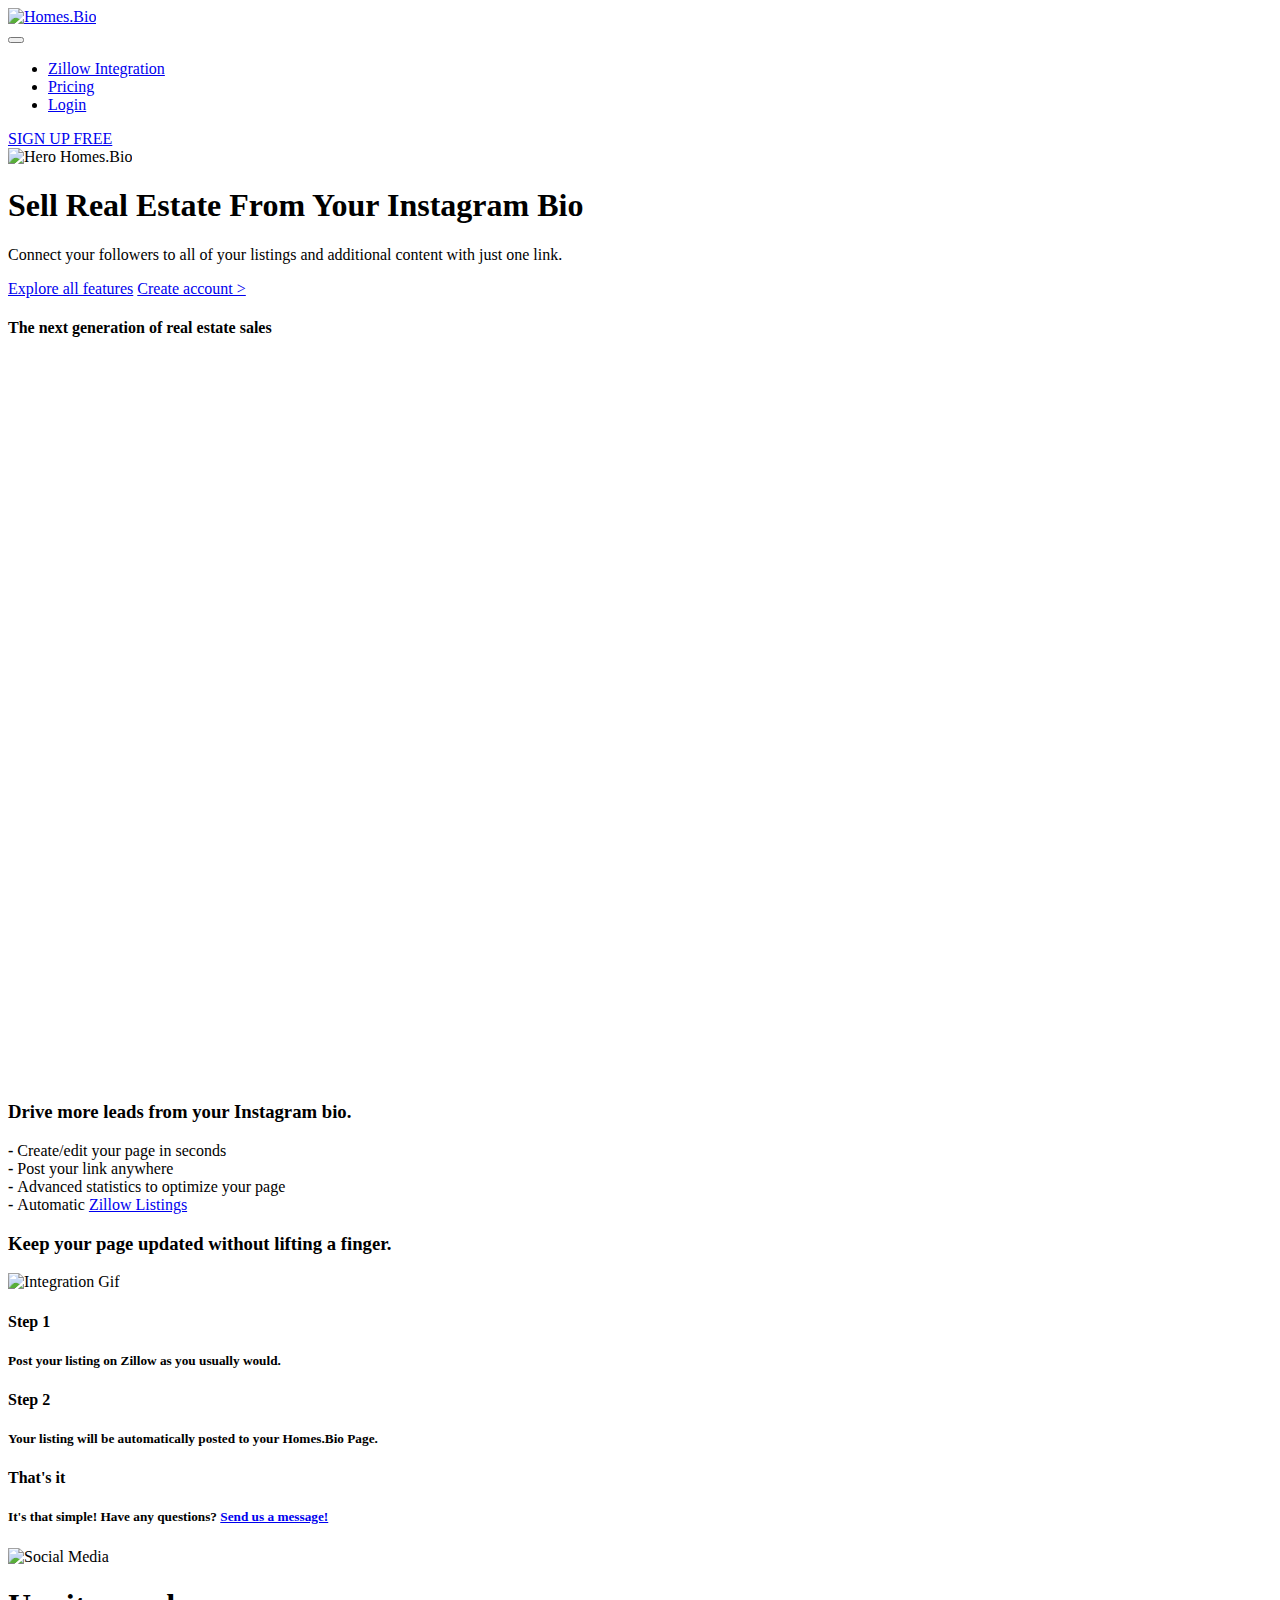
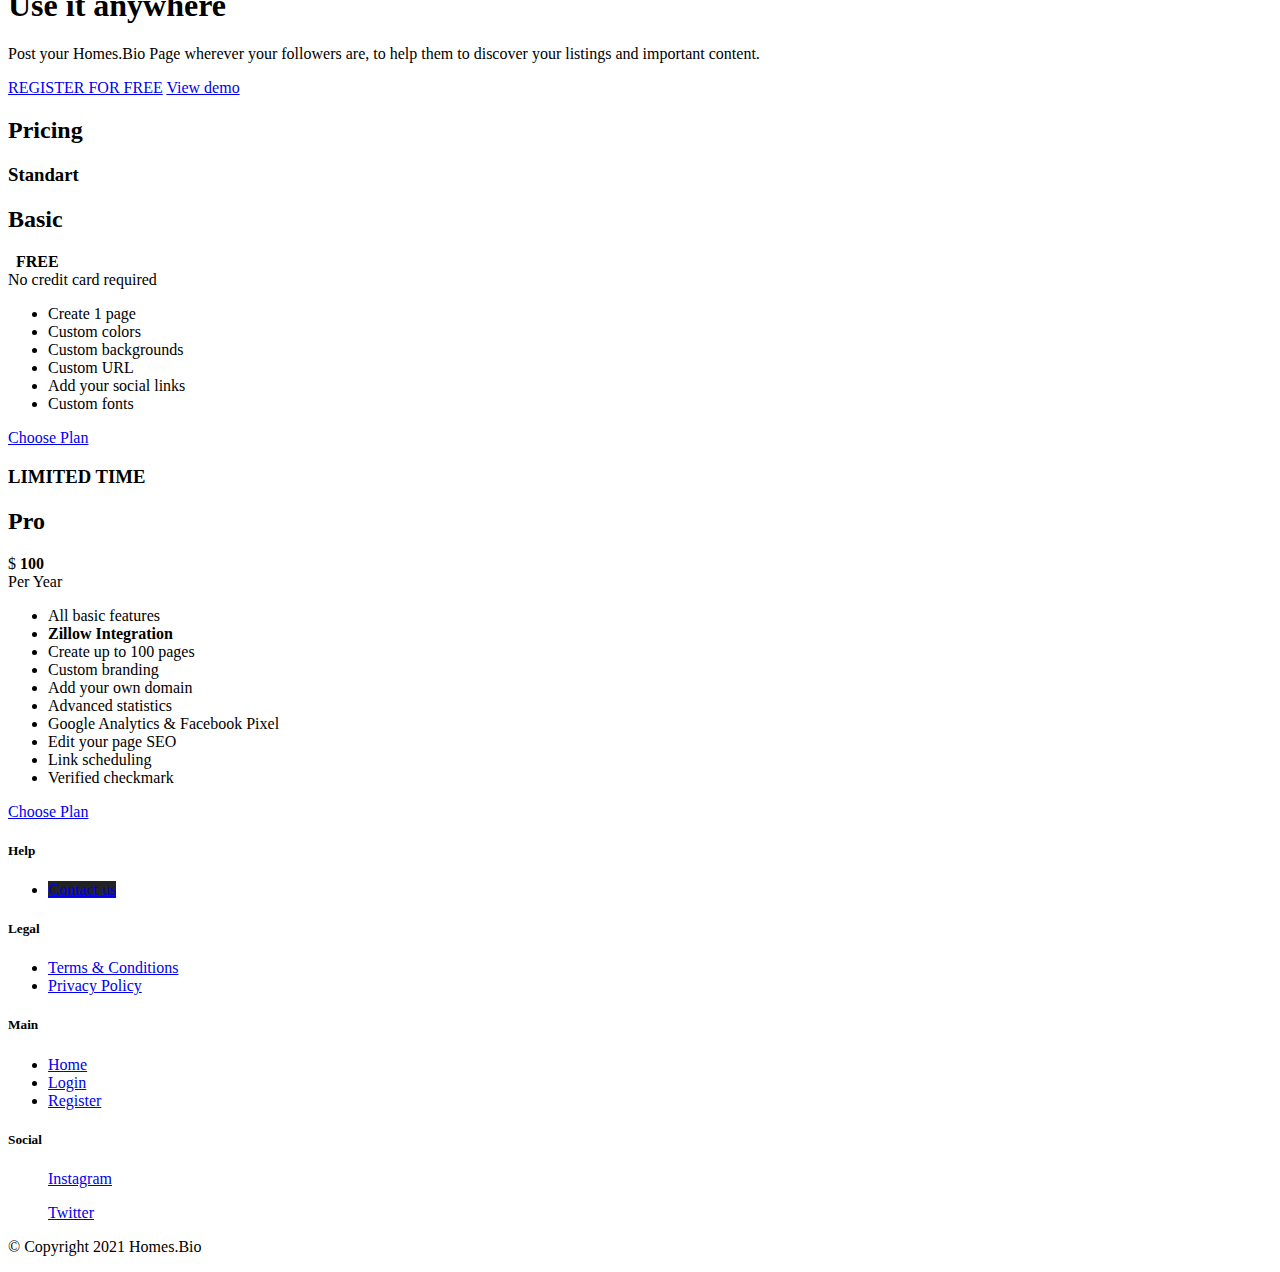
==== commit 47fa3275: "Add files via upload" ====
--- a/index.html
+++ b/index.html
@@ -16,7 +16,6 @@
   
   <title>Homes.Bio - Mobile Pages for Real Estate Professionals</title>
   <link rel="stylesheet" href="assets/web/assets/mobirise-icons2/mobirise2.css">
-  <link rel="stylesheet" href="assets/web/assets/mobirise-icons-bold/mobirise-icons-bold.css">
   <link rel="stylesheet" href="assets/tether/tether.min.css">
   <link rel="stylesheet" href="assets/bootstrap/css/bootstrap.min.css">
   <link rel="stylesheet" href="assets/bootstrap/css/bootstrap-grid.min.css">
@@ -53,7 +52,8 @@
                 </div>
             </button>
             <div class="collapse navbar-collapse" id="navbarSupportedContent">
-                <ul class="navbar-nav nav-dropdown" data-app-modern-menu="true"><li class="nav-item"><a class="nav-link link text-black text-primary display-4" href="index#features5-s">
+                <ul class="navbar-nav nav-dropdown" data-app-modern-menu="true"><li class="nav-item"><a class="nav-link link text-black text-primary display-4" href="index.html#image3-1e">
+                            Zillow Integration</a></li><li class="nav-item"><a class="nav-link link text-black text-primary display-4" href="index.html#extPricingTables2-1r">
                             Pricing</a></li>
                     
                     <li class="nav-item"><a class="nav-link link text-black text-primary display-4" href="https://homes.bio/login">Login</a>
@@ -66,70 +66,120 @@
     </nav>
 </section>
 
-<section class="header16 cid-slKYeO9AGQ" id="header16-9">
-
-    
-
-    
-
+<section class="header14 cid-smLJd2GXjw mbr-fullscreen" id="header14-1f">
+
+    
+
+    
+
+    <div class="container">
+        <div class="row justify-content-center align-items-center">
+            <div class="col-12 col-md-6 image-wrapper">
+                <img src="assets/images/hero-homes-1-1076x1076.png" alt="Hero Homes.Bio">
+            </div>
+            <div class="col-12 col-md">
+                <div class="text-wrapper">
+                    <h1 class="mbr-section-title mbr-fonts-style mb-3 display-1"><strong>Sell Real Estate </strong>From Your Instagram Bio</h1>
+                    <p class="mbr-text mbr-fonts-style display-7">Connect your followers to all of your listings and additional content with just one link.</p>
+                    <div class="mbr-section-btn mt-3"><a class="btn btn-primary display-4" href="index.html#video5-1k">Explore
+                            all features</a>
+                        <a class="btn btn-black-outline display-4" href="https://homes.bio/register">Create
+                            account &gt;</a></div>
+                </div>
+            </div>
+        </div>
+    </div>
+</section>
+
+<section class="video5 cid-smLYvk1fnx" id="video5-1k">
+    
+    
+    <div class="container">
+        <div class="title-wrapper mb-5">
+            <h4 class="mbr-section-title mbr-fonts-style mb-0 display-2"><strong>The next generation of real estate sales</strong></h4>
+        </div>
+        <div class="row align-items-center">
+            <div class="col-12 col-lg-6 video-block">
+                <div class="video-wrapper"><iframe class="mbr-embedded-video" src="https://www.youtube.com/embed/Yr8QyzF00qo" width="1280" height="720" frameborder="0" allowfullscreen></iframe></div>
+                
+            </div>
+            <div class="col-12 col-lg">
+                <div class="text-wrapper">
+                    <h3 class="mbr-section-subtitle mbr-fonts-style mb-3 display-5"><strong>Drive more leads </strong>from your Instagram bio.</h3>
+                    <p class="mbr-text mbr-fonts-style display-7"><strong>- </strong>Create/edit your page in seconds<br><strong>- </strong>Post your link anywhere<br><strong>- </strong>Advanced statistics to optimize your page<br><strong>- </strong>Automatic <a href="index.html#image3-1e" class="text-primary">Zillow Listings</a></p>
+                </div>
+            </div>
+        </div>
+    </div>
+</section>
+
+<section class="content4 cid-smLKLqDdVI" id="content4-1g">
+    
+    
     <div class="container">
         <div class="row justify-content-center">
-            <div class="col-12 col-lg-10">
-                <h1 class="mbr-section-title mbr-fonts-style mb-3 display-1"><strong>Sell Real Estate From Your Social Media Bio</strong></h1>
-                <p class="mbr-text mbr-fonts-style display-7">Connect your followers to all of your listings and additional content with just one link.<br></p>
-                <div class="mbr-section-btn mt-3"><a class="btn btn-primary display-7" href="https://homes.bio/register">GET STARTED FOR FREE</a></div>
-                <p class="mbr-text mbr-fonts-style display-4">Already on Homes.Bio? <a href="https://homes.bio/login" class="text-primary"><strong>Login</strong></a><br></p>
-                <div class="video-wrapper mt-4"><iframe class="mbr-embedded-video" src="https://www.youtube.com/embed/Yr8QyzF00qo?rel=0&amp;amp;showinfo=0&amp;autoplay=0&amp;loop=0" width="1280" height="720" frameborder="0" allowfullscreen></iframe></div>
-            </div>
-        </div>
-    </div>
-</section>
-
-<section class="features12 cid-slL2cZZrJh" id="features13-d">
-
-    
-    
+            <div class="title col-md-12 col-lg-9">
+                <h3 class="mbr-section-title mbr-fonts-style align-center mb-4 display-2"><strong>Keep your page updated without lifting a finger.</strong></h3>
+                
+                
+            </div>
+        </div>
+    </div>
+</section>
+
+<section class="image3 cid-smLH8qZF9X" id="image3-1e">
+    
+
+    
+
     <div class="container">
         <div class="row justify-content-center">
-            <div class="col-12 col-lg-6">
+            <div class="col-12 col-lg-7">
+                <div class="image-wrapper">
+                    <img src="assets/images/homes.bio.gif" alt="Integration Gif">
+                    
+                </div>
+            </div>
+        </div>
+    </div>
+</section>
+
+<section class="features14 cid-smMfvLezNs" id="features15-1n">
+
+    
+    
+    <div class="container">
+        <div class="row justify-content-center">
+            <div class="card col-12 col-md-6 col-lg-4">
                 <div class="card-wrapper">
-                    <div class="card-box align-left">
-                        <h4 class="card-title mbr-fonts-style mb-4 display-2"><strong>The next generation of mobile real estate sales</strong></h4>
-                        <p class="mbr-text mbr-fonts-style mb-4 display-7">
-                            Use Homes.Bio to gain an advantage in the ever-evolving real estate industry.&nbsp;</p>
-                        <div class="mbr-section-btn"><a class="btn btn-primary display-4" href="https://homes.bio/demo" target="_blank">View Demo Page</a></div>
-                    </div>
-                </div>
-            </div>
-            <div class="col-12 col-lg-6">
-                <div class="item mbr-flex">
-                    <div class="icon-box">
-                        <span class="mbr-iconfont mbrib-hearth"></span>
-                    </div>
-                    <div class="text-box">
-                        <h4 class="icon-title mbr-black mbr-fonts-style display-7"><strong>It's FREE!&nbsp;</strong></h4>
-                        <h5 class="icon-text mbr-black mbr-fonts-style display-4">That's right, free! Setup your page at no cost and watch the leads start coming in.&nbsp;</h5>
-                    </div>
-                </div>
-                <div class="item mbr-flex">
-                    <div class="icon-box">
-                        <span class="mbr-iconfont mobi-mbri-globe-2 mobi-mbri"></span>
-                    </div>
-                    <div class="text-box">
-                        <h4 class="icon-title mbr-black mbr-fonts-style display-7"><strong>No Coding Necessary</strong></h4>
-                        <h5 class="icon-text mbr-black mbr-fonts-style display-4">If you can use a computer, you can use Homes.Bio - Create your first page in under 10 minutes today (it's that easy!)&nbsp;</h5>
-                    </div>
-                </div>
-                <div class="item mbr-flex">
-                    <div class="icon-box">
-                        <span class="mbr-iconfont mobi-mbri-features mobi-mbri"></span>
-                    </div>
-                    <div class="text-box">
-                        <h4 class="icon-title mbr-black mbr-fonts-style display-7"><strong>Feature-Packed</strong></h4>
-                        <h5 class="icon-text mbr-black mbr-fonts-style display-4">From QR codes you can use on your business card, to analytics integrations, Homes.Bio is full of features to help you.</h5>
-                    </div>
-                </div>
-            </div>
+                    <span class="mbr-iconfont m-auto mobi-mbri-home mobi-mbri" style="color: rgb(58, 178, 172); fill: rgb(58, 178, 172);"></span>
+                    <div class="card-box">
+                        <h4 class="card-title mbr-fonts-style mb-2 display-7"><strong>Step 1</strong></h4>
+                        <h5 class="card-text mbr-fonts-style display-4">Post your listing on Zillow as you usually would.&nbsp;</h5>
+                    </div>
+                </div>
+            </div>
+            <div class="card col-12 col-md-6 col-lg-4">
+                <div class="card-wrapper">
+                    <span class="mbr-iconfont m-auto mobi-mbri-upload-2 mobi-mbri" style="color: rgb(58, 178, 172); fill: rgb(58, 178, 172);"></span>
+                    <div class="card-box">
+                        <h4 class="card-title mbr-fonts-style mb-2 display-7"><strong>Step 2</strong></h4>
+                        <h5 class="card-text mbr-fonts-style display-4">Your listing will be automatically posted to your Homes.Bio Page.</h5>
+                    </div>
+                </div>
+            </div>
+            <div class="card col-12 col-md-6 col-lg-4">
+                <div class="card-wrapper">
+                    <span class="mbr-iconfont m-auto mobi-mbri-star mobi-mbri" style="color: rgb(58, 178, 172); fill: rgb(58, 178, 172);"></span>
+                    <div class="card-box">
+                        <h4 class="card-title mbr-fonts-style mb-2 display-7">
+                            <strong>That's it</strong></h4>
+                        <h5 class="card-text mbr-fonts-style display-4">It's that simple! Have any questions? <a href="mailto:info@homes.bio" class="text-primary"><strong>Send us a message!</strong></a></h5>
+                    </div>
+
+                </div>
+            </div>
+            
         </div>
     </div>
 </section>
@@ -156,68 +206,73 @@
     </div>
 </section>
 
-<section class="content4 cid-slL4fGIVi5" id="content4-m">
-    
-    
-    <div class="container-fluid">
-        <div class="row justify-content-center">
-            <div class="title col-md-12 col-lg-10">
-                <h3 class="mbr-section-title mbr-fonts-style align-center mb-4 display-2"><strong>Our pro plan is currently invite-only 🤫
-</strong></h3>
-                <h4 class="mbr-section-subtitle align-center mbr-fonts-style mb-4 display-4">Sign up for our free plan today to explore the benefits of Homes.Bio - If you would like access to the Pro Plan please email us at hello@homes.bio</h4>
-                
-            </div>
-        </div>
-    </div>
-</section>
-
-<section class="features4 cid-slLNbOTo22" id="features5-s">
-
-    
-
-    
-    <div class="container">
-        <div class="row">
-            <div class="col-12 col-lg-6">
-                <div class="card-wrapper">
-                    <div class="row">
-                        <div class="col-12 col-md-7">
-                            <div class="text-wrapper">
-                                <h6 class="card-subtitle mbr-fonts-style mb-2 display-4">Free Account</h6>
-                                <h5 class="card-title mbr-fonts-style display-5">
-                                    <strong>Sign up free</strong></h5>
-                                <p class="mbr-text mbr-fonts-style mb-5 display-4">Create your first Homes.Bio page in under 10 minutes!</p>
-                                <div class="mbr-section-btn"><a href="https://homes.bio/register" class="btn btn-primary display-4">Sign Up Now</a></div>
-                            </div>
+<section class="extPricingTables cid-smMpueW489" id="extPricingTables2-1r">
+
+    
+
+    
+    <div class="container">
+        <h2 class="mbr-fonts-style mbr-section-title align-center mbr-light display-2"><strong>Pricing</strong></h2>
+        
+        
+        <div class="media-container-row pt2">
+            <div class="plan col-12 mx-3 my-2 justify-content-center col-lg-6">
+                <div class="plan-card">
+                    <div class="plan-header text-center pb-4">
+                        <h3 class="plan-favorite plan-favorite mbr-white mbr-fonts-style pb-3 pt-3 mb-5 display-7">
+                            Standart
+                        </h3>
+                        <h2 class="mbr-fonts-style plan-title align-center pt-5 mbr-black display-2"><strong>Basic</strong></h2>
+                    
+                        
+                        <div class="plan-price">
+                            <span class="price-value mbr-fonts-style display-7">&nbsp;</span>
+                            <span class="price-figure mbr-fonts-style display-5"><strong>
+                                FREE</strong></span>
                         </div>
-                        <div class="col-12 col-md-5">
-                            <div class="img-wrapper">
-                                <img src="assets/images/undraw-select-house-qbag.svg" alt="Sign up image">
-                            </div>
+                        <div class="plan-descr pt-2 mbr-fonts-style display-7">No credit card required</div>
+                    </div>
+                    <div class="plan-body">
+                        <div class="plan-list pb-4 align-center">
+                            <ul class="list-group list-group-flush mbr-fonts-style display-4">
+                                <li class="list-group-item">Create 1 page</li><li class="list-group-item">Custom colors</li><li class="list-group-item">Custom backgrounds</li><li class="list-group-item"><span style="background-color: transparent; font-size: 1rem;">Custom URL</span></li><li class="list-group-item">Add your social links</li><li class="list-group-item">Custom fonts</li>
+                            </ul>
                         </div>
-                    </div>
-                </div>
-            </div>
-            <div class="col-12 col-lg-6">
-                <div class="card-wrapper">
-                    <div class="row">
-                        <div class="col-12 col-md-7">
-                            <div class="text-wrapper">
-                                <h6 class="card-subtitle mbr-fonts-style mb-2 display-4">Pro Plan</h6>
-                                <h5 class="card-title mbr-fonts-style display-5">
-                                    <strong>Request pro</strong></h5>
-                                <p class="mbr-text mbr-fonts-style mb-5 display-4">Interested in the pro plan? Talk to us today to see if we're the right fit!</p>
-                                <div class="mbr-section-btn"><a href="contact" class="btn btn-primary display-4">Request Now</a></div>
-                            </div>
+                        <div class="mbr-section-btn text-center pb-4"><a href="https://homes.bio/plan/" class="btn btn-primary display-4">Choose Plan</a></div>
+                    </div>
+                </div>
+            </div>
+
+            <div class="plan col-12 mx-3 my-2 justify-content-center col-lg-6">
+                <div class="plan-card">
+                    <div class="plan-header text-center pb-4">
+                        <h3 class="plan-favorite mbr-white mbr-fonts-style pb-3 pt-3 mb-5 display-4">
+                            LIMITED TIME</h3>
+                        <h2 class="mbr-fonts-style plan-title align-center pt-5 mbr-black display-2"><strong>Pro</strong></h2>
+                    
+                        
+                        
+                        <div class="plan-price">
+                            <span class="price-value mbr-fonts-style display-7">
+                                $
+                            </span>
+                            <span class="price-figure mbr-fonts-style display-2"><strong>
+                                100</strong></span>
                         </div>
-                        <div class="col-12 col-md-5">
-                            <div class="img-wrapper">
-                                <img src="assets/images/undraw-note-list-re-r4u9.svg" alt="request access image">
-                            </div>
+                        <div class="plan-descr pt-2 mbr-fonts-style display-7">Per Year</div>
+                    </div>
+                    <div class="plan-body">
+                        <div class="plan-list pb-4 align-center">
+                            <ul class="list-group list-group-flush mbr-fonts-style display-4">
+                                <li class="list-group-item"><span style="background-color: transparent; font-size: 1rem;">All basic features</span></li><li class="list-group-item"><span style="background-color: transparent; font-size: 1rem;"><strong>Zillow Integration</strong></span></li><li class="list-group-item"><span style="background-color: transparent; font-size: 1rem;">Create up to 100 pages</span></li><li class="list-group-item"><span style="background-color: transparent; font-size: 1rem;">Custom branding</span></li><li class="list-group-item"><span style="background-color: transparent; font-size: 1rem;">Add your own domain</span></li><li class="list-group-item">Advanced statistics</li><li class="list-group-item"><span style="background-color: transparent; font-size: 1rem;">Google Analytics &amp; Facebook Pixel</span></li><li class="list-group-item"><span style="background-color: transparent; font-size: 1rem;">Edit your page SEO</span></li><li class="list-group-item"><span style="background-color: transparent; font-size: 1rem;">Link scheduling</span></li><li class="list-group-item"><span style="background-color: transparent; font-size: 1rem;">Verified checkmark</span></li>
+                            </ul>
                         </div>
-                    </div>
-                </div>
-            </div>
+                        <div class="mbr-section-btn text-center pb-4"><a href="https://homes.bio/plan/" class="btn btn-primary display-4">Choose Plan</a></div>
+                    </div>
+                </div>
+            </div>
+
+            
         </div>
     </div>
 </section>
@@ -232,15 +287,14 @@
                 <h5 class="mbr-section-subtitle mbr-fonts-style mb-2 display-7"><strong>Help</strong>
                 </h5>
                 <ul class="list mbr-fonts-style display-4">
-                    <li class="mbr-text item-wrap"><a href="https://homes.bio/pages" class="text-white" target="_blank">Documentation</a></li>
-                    <li class="mbr-text item-wrap"><span style="font-size: 1rem;"><a href="contact" class="text-white">Contact us</a></span></li>
+                    <li class="mbr-text item-wrap"><a href="contact.html" class="text-white" style="font-size: 1rem; background-color: rgb(35, 35, 35);">Contact us</a><br></li>
                 </ul>
             </div>
             <div class="col-6 col-md-4 col-lg-3">
                 <h5 class="mbr-section-subtitle mbr-fonts-style mb-2 display-7">
                     <strong>Legal</strong></h5>
                 <ul class="list mbr-fonts-style display-4">
-                    <li class="mbr-text item-wrap"><span style="font-size: 1rem;"><a href="https://get.homes.bio/terms" class="text-white">Terms & Conditions</a></span></li><li class="mbr-text item-wrap"><span style="font-size: 1rem;"><a href="https://get.homes.bio/privacy" class="text-white">Privacy Policy</a></span></li>
+                    <li class="mbr-text item-wrap"><span style="font-size: 1rem;"><a href="terms.html" class="text-white">Terms &amp; Conditions</a></span></li><li class="mbr-text item-wrap"><span style="font-size: 1rem;"><a href="privacy.html" class="text-white">Privacy Policy</a></span></li>
                 </ul>
             </div>
             <div class="col-6 col-md-4 col-lg-3">
@@ -276,4 +330,4 @@
   
   
 </body>
-</html>
+</html>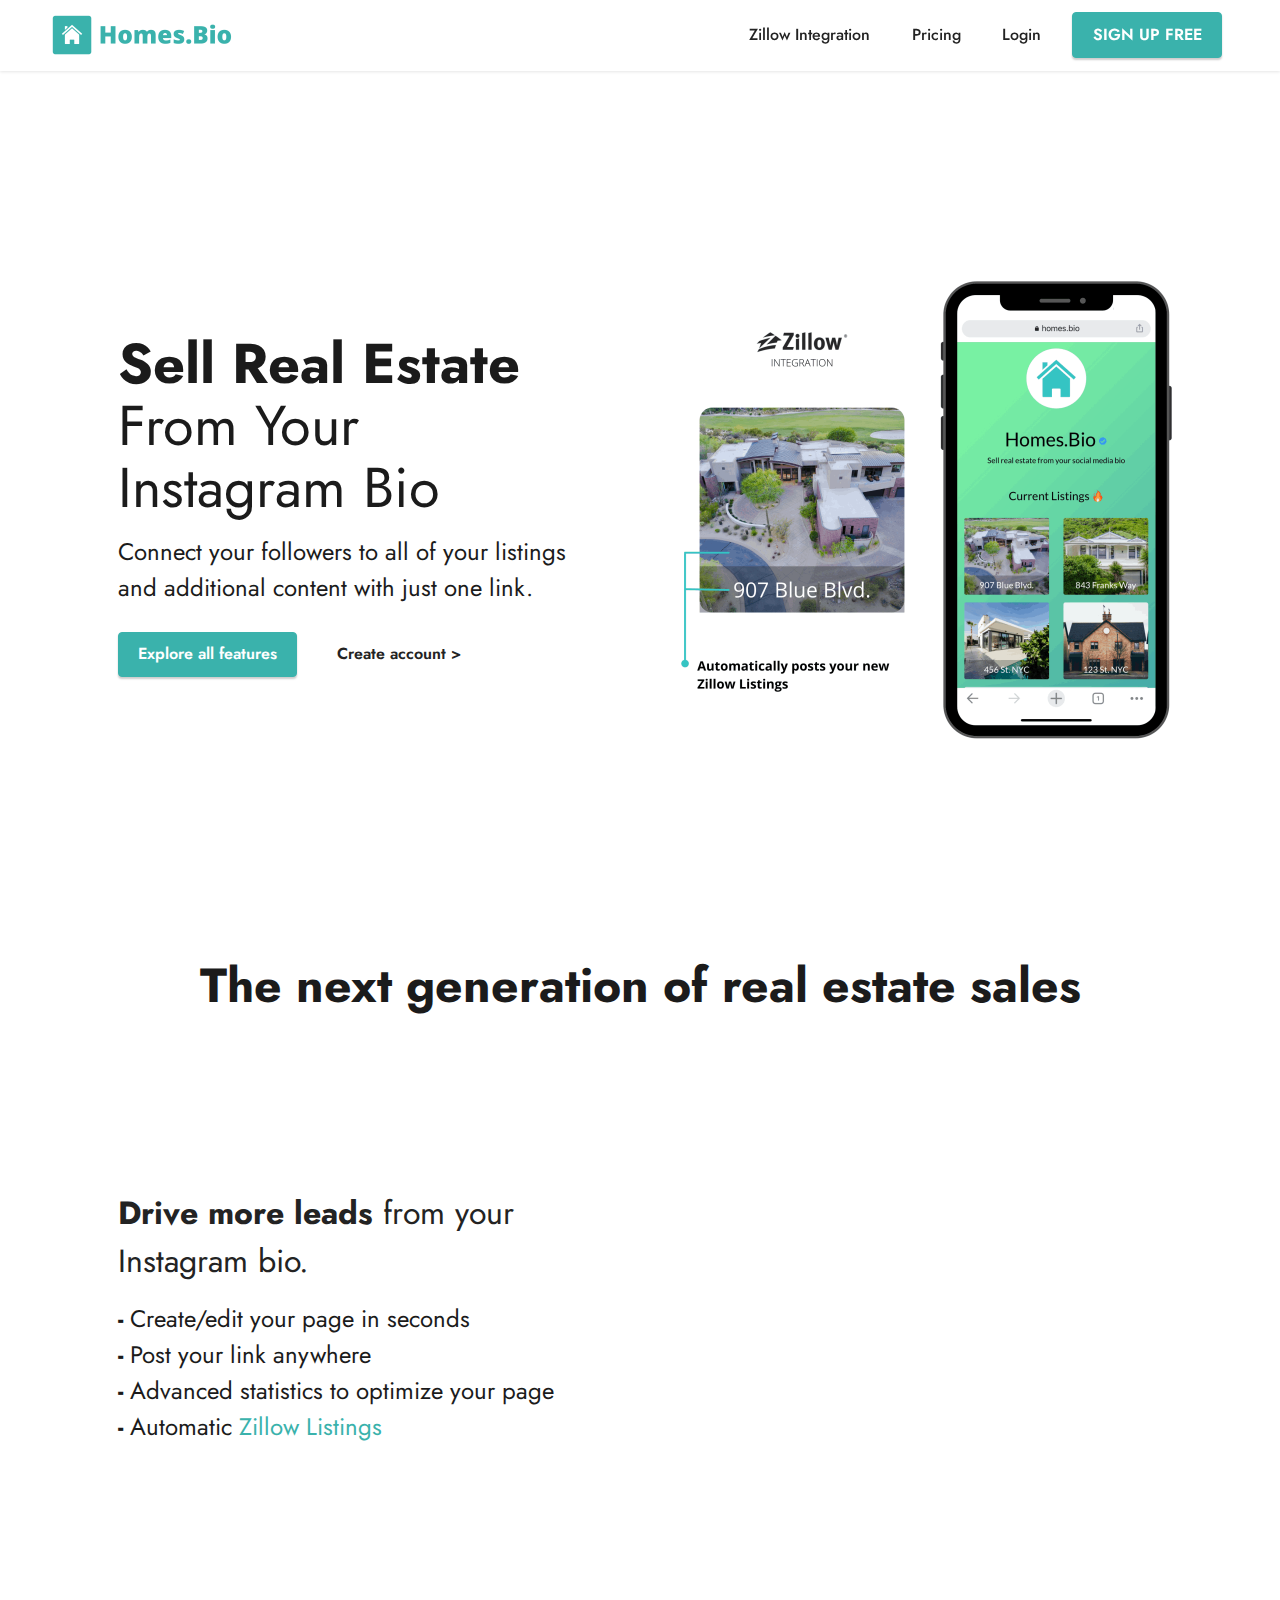
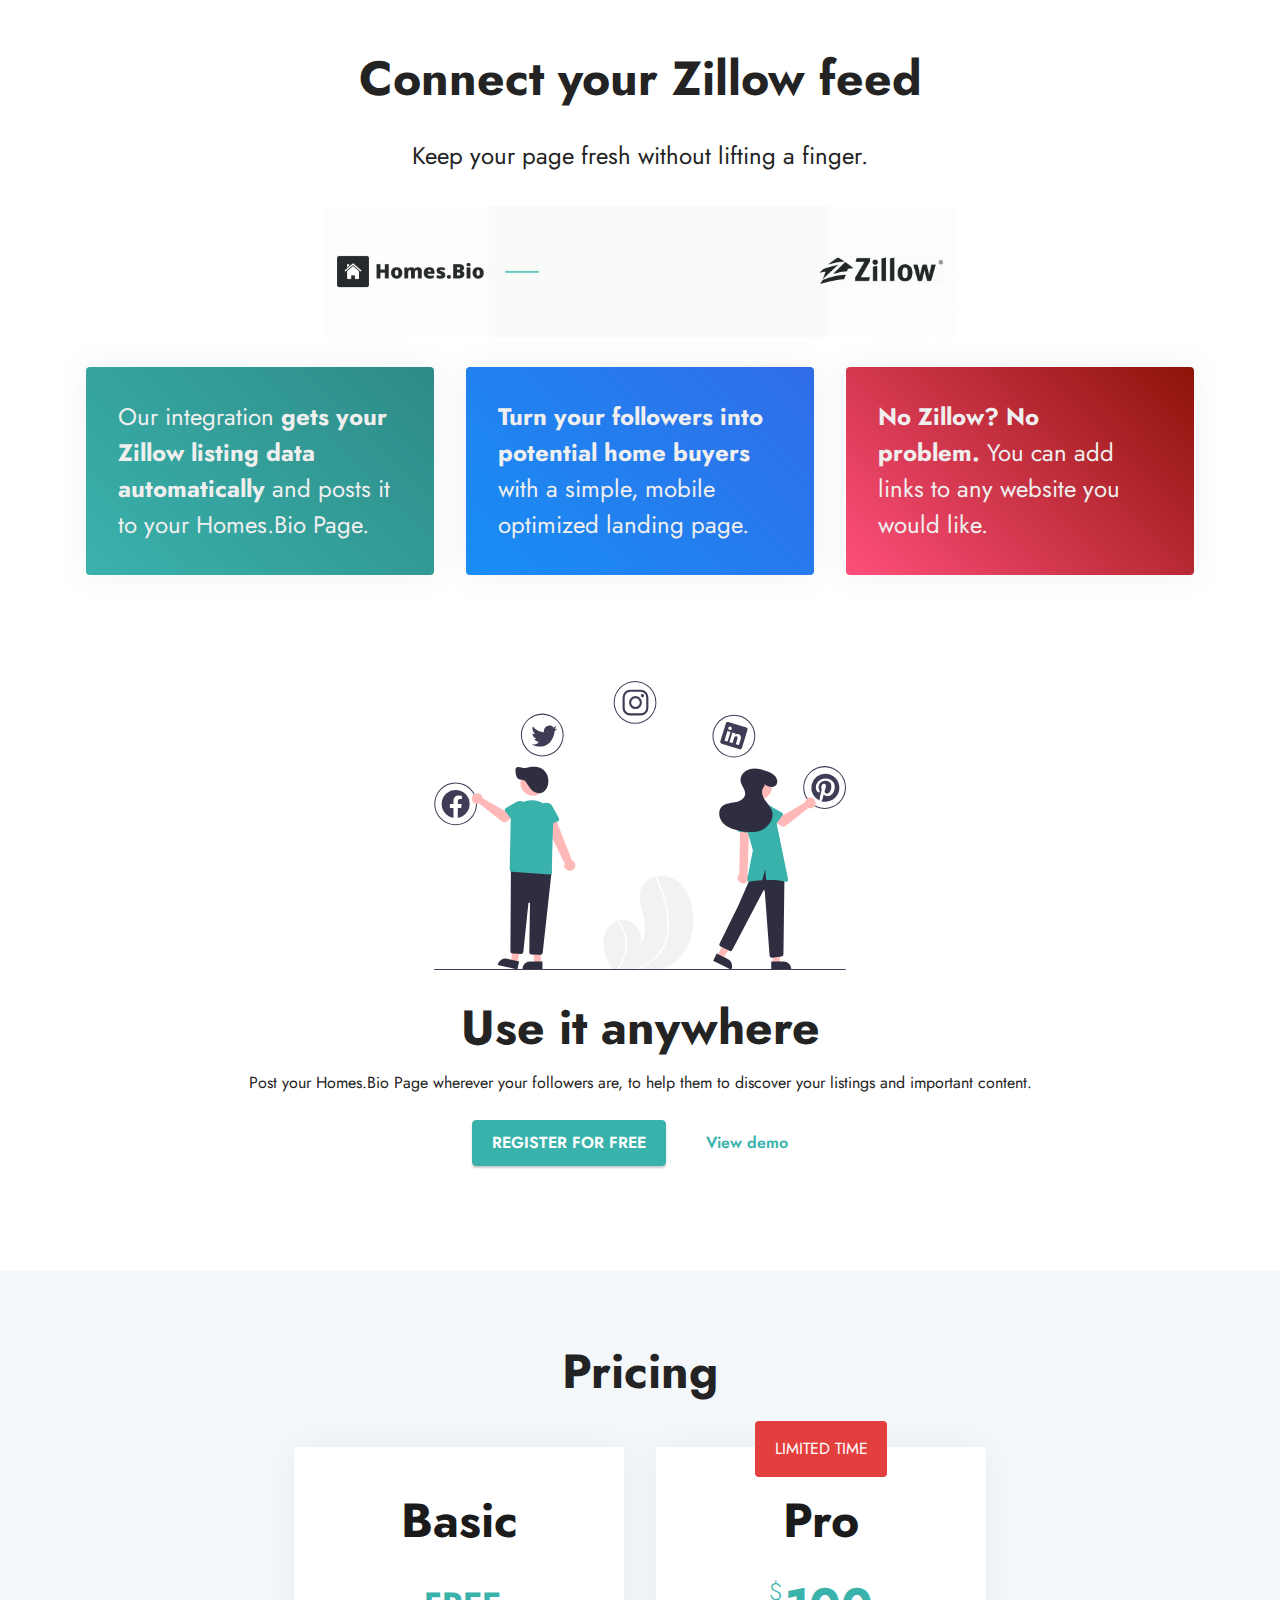
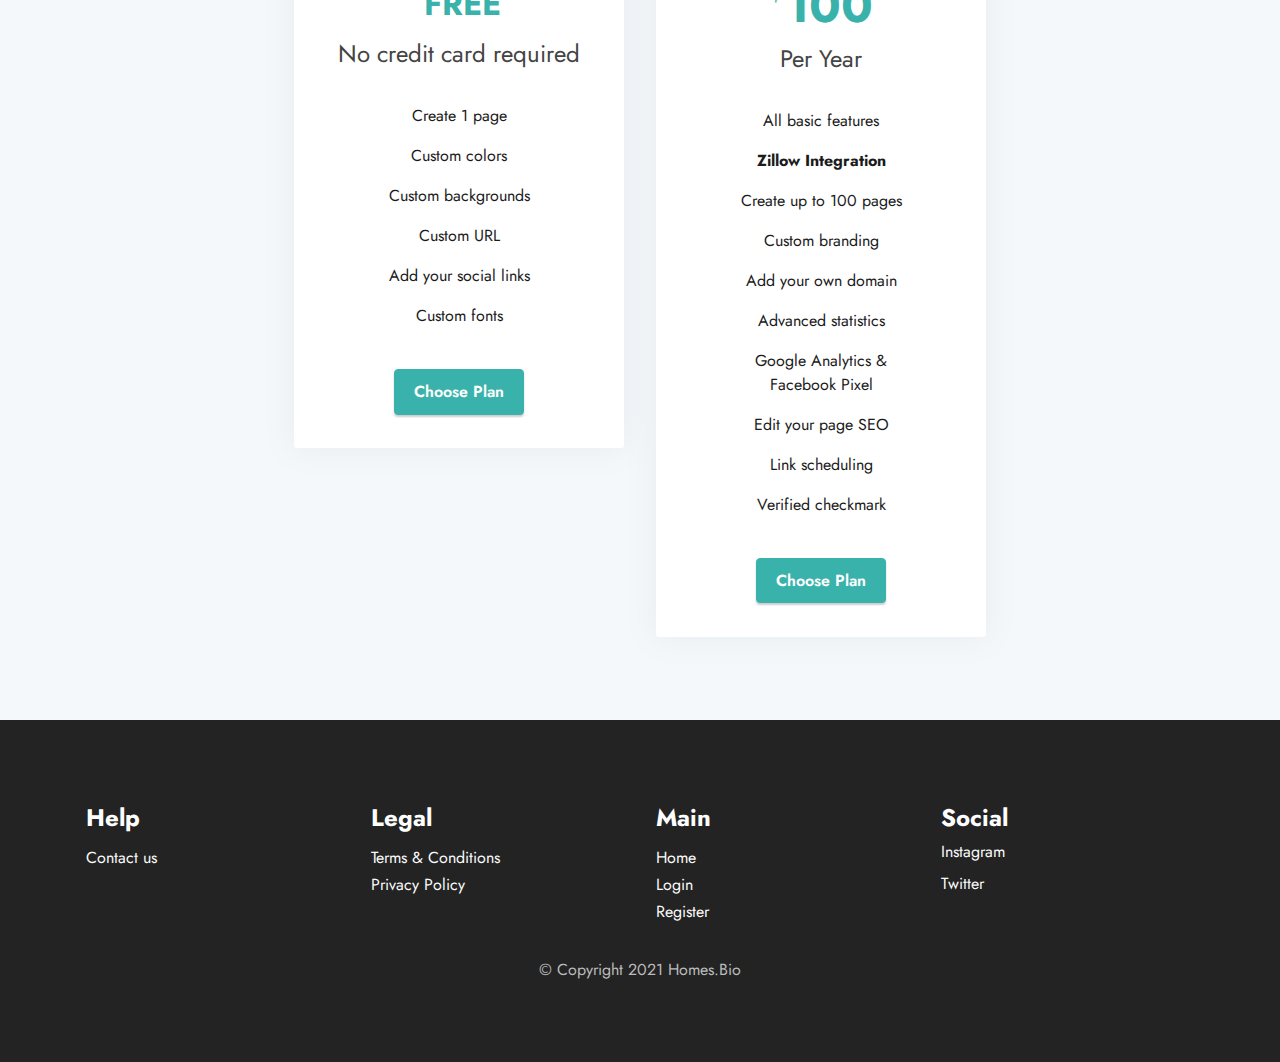
==== commit 373ad906: "Add files via upload" ====
--- a/index.html
+++ b/index.html
@@ -15,7 +15,6 @@
   
   
   <title>Homes.Bio - Mobile Pages for Real Estate Professionals</title>
-  <link rel="stylesheet" href="assets/web/assets/mobirise-icons2/mobirise2.css">
   <link rel="stylesheet" href="assets/tether/tether.min.css">
   <link rel="stylesheet" href="assets/bootstrap/css/bootstrap.min.css">
   <link rel="stylesheet" href="assets/bootstrap/css/bootstrap-grid.min.css">
@@ -100,12 +99,12 @@
         </div>
         <div class="row align-items-center">
             <div class="col-12 col-lg-6 video-block">
-                <div class="video-wrapper"><iframe class="mbr-embedded-video" src="https://www.youtube.com/embed/Yr8QyzF00qo" width="1280" height="720" frameborder="0" allowfullscreen></iframe></div>
+                <div class="video-wrapper"><iframe class="mbr-embedded-video" src="https://www.youtube.com/embed/jDl8tJ3jPMk?rel=0&amp;amp;showinfo=0&amp;autoplay=0&amp;loop=0" width="1280" height="720" frameborder="0" allowfullscreen></iframe></div>
                 
             </div>
             <div class="col-12 col-lg">
                 <div class="text-wrapper">
-                    <h3 class="mbr-section-subtitle mbr-fonts-style mb-3 display-5"><strong>Drive more leads </strong>from your Instagram bio.</h3>
+                    <h3 class="mbr-section-subtitle mbr-fonts-style mb-3 display-5"><strong><br></strong><br><strong>Drive more leads </strong>from your Instagram bio.</h3>
                     <p class="mbr-text mbr-fonts-style display-7"><strong>- </strong>Create/edit your page in seconds<br><strong>- </strong>Post your link anywhere<br><strong>- </strong>Advanced statistics to optimize your page<br><strong>- </strong>Automatic <a href="index.html#image3-1e" class="text-primary">Zillow Listings</a></p>
                 </div>
             </div>
@@ -119,8 +118,8 @@
     <div class="container">
         <div class="row justify-content-center">
             <div class="title col-md-12 col-lg-9">
-                <h3 class="mbr-section-title mbr-fonts-style align-center mb-4 display-2"><strong>Keep your page updated without lifting a finger.</strong></h3>
-                
+                <h3 class="mbr-section-title mbr-fonts-style align-center mb-4 display-2"><strong>Connect your Zillow feed</strong></h3>
+                <h4 class="mbr-section-subtitle align-center mbr-fonts-style mb-4 display-7">Keep your page fresh without lifting a finger.</h4>
                 
             </div>
         </div>
@@ -144,44 +143,45 @@
     </div>
 </section>
 
-<section class="features14 cid-smMfvLezNs" id="features15-1n">
-
-    
-    
-    <div class="container">
-        <div class="row justify-content-center">
-            <div class="card col-12 col-md-6 col-lg-4">
-                <div class="card-wrapper">
-                    <span class="mbr-iconfont m-auto mobi-mbri-home mobi-mbri" style="color: rgb(58, 178, 172); fill: rgb(58, 178, 172);"></span>
-                    <div class="card-box">
-                        <h4 class="card-title mbr-fonts-style mb-2 display-7"><strong>Step 1</strong></h4>
-                        <h5 class="card-text mbr-fonts-style display-4">Post your listing on Zillow as you usually would.&nbsp;</h5>
-                    </div>
-                </div>
-            </div>
-            <div class="card col-12 col-md-6 col-lg-4">
-                <div class="card-wrapper">
-                    <span class="mbr-iconfont m-auto mobi-mbri-upload-2 mobi-mbri" style="color: rgb(58, 178, 172); fill: rgb(58, 178, 172);"></span>
-                    <div class="card-box">
-                        <h4 class="card-title mbr-fonts-style mb-2 display-7"><strong>Step 2</strong></h4>
-                        <h5 class="card-text mbr-fonts-style display-4">Your listing will be automatically posted to your Homes.Bio Page.</h5>
-                    </div>
-                </div>
-            </div>
-            <div class="card col-12 col-md-6 col-lg-4">
-                <div class="card-wrapper">
-                    <span class="mbr-iconfont m-auto mobi-mbri-star mobi-mbri" style="color: rgb(58, 178, 172); fill: rgb(58, 178, 172);"></span>
-                    <div class="card-box">
-                        <h4 class="card-title mbr-fonts-style mb-2 display-7">
-                            <strong>That's it</strong></h4>
-                        <h5 class="card-text mbr-fonts-style display-4">It's that simple! Have any questions? <a href="mailto:info@homes.bio" class="text-primary"><strong>Send us a message!</strong></a></h5>
-                    </div>
-
-                </div>
-            </div>
-            
-        </div>
-    </div>
+<section class="extFeatures cid-smNST72ZKf" id="extFeatures13-1x">
+
+	
+
+	
+	<div class="container">
+		
+		
+
+		<div class="row justify-content-left">
+			<div class="col-md-6 row-item col-lg-4">
+				<div class="wrapper card1">
+					
+
+					<p class="mbr-text mbr-fonts-style align-left display-7">Our integration <strong>gets your Zillow listing data automatically</strong> and posts it to your Homes.Bio Page.&nbsp;<br></p>
+                    
+				</div>
+			</div>
+
+			<div class="col-md-6 row-item col-lg-4">
+				<div class="wrapper card2">
+					
+
+					<p class="mbr-text mbr-fonts-style align-left display-7"><strong>Turn your followers into potential home buyers</strong> with a simple, mobile optimized landing page.</p>
+                    
+				</div>
+			</div>
+
+			<div class="col-md-6 row-item col-lg-4">
+				<div class="wrapper card3">
+					
+					<p class="mbr-text mbr-fonts-style align-left display-7"><strong>No Zillow? No problem.&nbsp;</strong>You can add links to any website you would like.<br></p>
+                    
+				</div>
+			</div>
+
+			
+		</div>
+	</div>
 </section>
 
 <section class="header9 cid-slLRXpAzmw" id="header9-u">
--- a/assets/dropdown/css/style.css
+++ b/assets/dropdown/css/style.css
@@ -0,0 +1,265 @@
+.navbar-dropdown {
+  left: 0;
+  padding: 0;
+  position: absolute;
+  right: 0;
+  top: 0;
+  transition: all 0.45s ease;
+  z-index: 1030;
+  background: #282828; }
+  .navbar-dropdown .navbar-logo {
+    margin-right: 0.8rem;
+    transition: margin 0.3s ease-in-out;
+    vertical-align: middle; }
+    .navbar-dropdown .navbar-logo img {
+      height: 3.125rem;
+      transition: all 0.3s ease-in-out; }
+    .navbar-dropdown .navbar-logo.mbr-iconfont {
+      font-size: 3.125rem;
+      line-height: 3.125rem; }
+  .navbar-dropdown .navbar-caption {
+    font-weight: 700;
+    white-space: normal;
+    vertical-align: -4px;
+    line-height: 3.125rem !important; }
+    .navbar-dropdown .navbar-caption, .navbar-dropdown .navbar-caption:hover {
+      color: inherit;
+      text-decoration: none; }
+  .navbar-dropdown .mbr-iconfont + .navbar-caption {
+    vertical-align: -1px; }
+  .navbar-dropdown.navbar-fixed-top {
+    position: fixed; }
+  .navbar-dropdown .navbar-brand span {
+    vertical-align: -4px; }
+  .navbar-dropdown.bg-color.transparent {
+    background: none; }
+  .navbar-dropdown.navbar-short .navbar-brand {
+    padding: 0.625rem 0; }
+    .navbar-dropdown.navbar-short .navbar-brand span {
+      vertical-align: -1px; }
+  .navbar-dropdown.navbar-short .navbar-caption {
+    line-height: 2.375rem !important;
+    vertical-align: -2px; }
+  .navbar-dropdown.navbar-short .navbar-logo {
+    margin-right: 0.5rem; }
+    .navbar-dropdown.navbar-short .navbar-logo img {
+      height: 2.375rem; }
+    .navbar-dropdown.navbar-short .navbar-logo.mbr-iconfont {
+      font-size: 2.375rem;
+      line-height: 2.375rem; }
+  .navbar-dropdown.navbar-short .mbr-table-cell {
+    height: 3.625rem; }
+  .navbar-dropdown .navbar-close {
+    left: 0.6875rem;
+    position: fixed;
+    top: 0.75rem;
+    z-index: 1000; }
+  .navbar-dropdown .hamburger-icon {
+    content: "";
+    display: inline-block;
+    vertical-align: middle;
+    width: 16px;
+    -webkit-box-shadow: 0 -6px 0 1px #282828,0 0 0 1px #282828,0 6px 0 1px #282828;
+    -moz-box-shadow: 0 -6px 0 1px #282828,0 0 0 1px #282828,0 6px 0 1px #282828;
+    box-shadow: 0 -6px 0 1px #282828,0 0 0 1px #282828,0 6px 0 1px #282828; }
+
+.dropdown-menu .dropdown-toggle[data-toggle="dropdown-submenu"]::after {
+  border-bottom: 0.35em solid transparent;
+  border-left: 0.35em solid;
+  border-right: 0;
+  border-top: 0.35em solid transparent;
+  margin-left: 0.3rem; }
+
+.dropdown-menu .dropdown-item:focus {
+  outline: 0; }
+
+.nav-dropdown {
+  font-size: 0.75rem;
+  font-weight: 500;
+  height: auto !important; }
+  .nav-dropdown .nav-btn {
+    padding-left: 1rem; }
+  .nav-dropdown .link {
+    margin: .667em 1.667em;
+    font-weight: 500;
+    padding: 0;
+    transition: color .2s ease-in-out; }
+    .nav-dropdown .link.dropdown-toggle {
+      margin-right: 2.583em; }
+      .nav-dropdown .link.dropdown-toggle::after {
+        margin-left: .25rem;
+        border-top: 0.35em solid;
+        border-right: 0.35em solid transparent;
+        border-left: 0.35em solid transparent;
+        border-bottom: 0; }
+      .nav-dropdown .link.dropdown-toggle[aria-expanded="true"] {
+        margin: 0;
+        padding: 0.667em 3.263em  0.667em 1.667em; }
+  .nav-dropdown .link::after,
+  .nav-dropdown .dropdown-item::after {
+    color: inherit; }
+  .nav-dropdown .btn {
+    font-size: 0.75rem;
+    font-weight: 700;
+    letter-spacing: 0;
+    margin-bottom: 0;
+    padding-left: 1.25rem;
+    padding-right: 1.25rem; }
+  .nav-dropdown .dropdown-menu {
+    border-radius: 0;
+    border: 0;
+    left: 0;
+    margin: 0;
+    padding-bottom: 1.25rem;
+    padding-top: 1.25rem;
+    position: relative; }
+  .nav-dropdown .dropdown-submenu {
+    margin-left: 0.125rem;
+    top: 0; }
+  .nav-dropdown .dropdown-item {
+    font-weight: 500;
+    line-height: 2;
+    padding: 0.3846em 4.615em 0.3846em 1.5385em;
+    position: relative;
+    transition: color .2s ease-in-out, background-color .2s ease-in-out; }
+    .nav-dropdown .dropdown-item::after {
+      margin-top: -0.3077em;
+      position: absolute;
+      right: 1.1538em;
+      top: 50%; }
+    .nav-dropdown .dropdown-item:focus, .nav-dropdown .dropdown-item:hover {
+      background: none; }
+
+@media (max-width: 767px) {
+  .nav-dropdown.navbar-toggleable-sm {
+    bottom: 0;
+    display: none;
+    left: 0;
+    overflow-x: hidden;
+    position: fixed;
+    top: 0;
+    transform: translateX(-100%);
+    -ms-transform: translateX(-100%);
+    -webkit-transform: translateX(-100%);
+    width: 18.75rem;
+    z-index: 999; } }
+.nav-dropdown.navbar-toggleable-xl {
+  bottom: 0;
+  display: none;
+  left: 0;
+  overflow-x: hidden;
+  position: fixed;
+  top: 0;
+  transform: translateX(-100%);
+  -ms-transform: translateX(-100%);
+  -webkit-transform: translateX(-100%);
+  width: 18.75rem;
+  z-index: 999; }
+
+.nav-dropdown-sm {
+  display: block !important;
+  overflow-x: hidden;
+  overflow: auto;
+  padding-top: 3.875rem; }
+  .nav-dropdown-sm::after {
+    content: "";
+    display: block;
+    height: 3rem;
+    width: 100%; }
+  .nav-dropdown-sm.collapse.in ~ .navbar-close {
+    display: block !important; }
+  .nav-dropdown-sm.collapsing, .nav-dropdown-sm.collapse.in {
+    transform: translateX(0);
+    -ms-transform: translateX(0);
+    -webkit-transform: translateX(0);
+    transition: all 0.25s ease-out;
+    -webkit-transition: all 0.25s ease-out;
+    background: #282828; }
+  .nav-dropdown-sm.collapsing[aria-expanded="false"] {
+    transform: translateX(-100%);
+    -ms-transform: translateX(-100%);
+    -webkit-transform: translateX(-100%); }
+  .nav-dropdown-sm .nav-item {
+    display: block;
+    margin-left: 0 !important;
+    padding-left: 0; }
+  .nav-dropdown-sm .link,
+  .nav-dropdown-sm .dropdown-item {
+    border-top: 1px dotted rgba(255, 255, 255, 0.1);
+    font-size: 0.8125rem;
+    line-height: 1.6;
+    margin: 0 !important;
+    padding: 0.875rem 2.4rem 0.875rem 1.5625rem !important;
+    position: relative;
+    white-space: normal; }
+    .nav-dropdown-sm .link:focus, .nav-dropdown-sm .link:hover,
+    .nav-dropdown-sm .dropdown-item:focus,
+    .nav-dropdown-sm .dropdown-item:hover {
+      background: rgba(0, 0, 0, 0.2) !important;
+      color: #c0a375; }
+  .nav-dropdown-sm .nav-btn {
+    position: relative;
+    padding: 1.5625rem 1.5625rem 0 1.5625rem; }
+    .nav-dropdown-sm .nav-btn::before {
+      border-top: 1px dotted rgba(255, 255, 255, 0.1);
+      content: "";
+      left: 0;
+      position: absolute;
+      top: 0;
+      width: 100%; }
+    .nav-dropdown-sm .nav-btn + .nav-btn {
+      padding-top: 0.625rem; }
+      .nav-dropdown-sm .nav-btn + .nav-btn::before {
+        display: none; }
+  .nav-dropdown-sm .btn {
+    padding: 0.625rem 0; }
+  .nav-dropdown-sm .dropdown-toggle[data-toggle="dropdown-submenu"]::after {
+    margin-left: .25rem;
+    border-top: 0.35em solid;
+    border-right: 0.35em solid transparent;
+    border-left: 0.35em solid transparent;
+    border-bottom: 0; }
+  .nav-dropdown-sm .dropdown-toggle[data-toggle="dropdown-submenu"][aria-expanded="true"]::after {
+    border-top: 0;
+    border-right: 0.35em solid transparent;
+    border-left: 0.35em solid transparent;
+    border-bottom: 0.35em solid; }
+  .nav-dropdown-sm .dropdown-menu {
+    margin: 0;
+    padding: 0;
+    position: relative;
+    top: 0;
+    left: 0;
+    width: 100%;
+    border: 0;
+    float: none;
+    border-radius: 0;
+    background: none; }
+  .nav-dropdown-sm .dropdown-submenu {
+    left: 100%;
+    margin-left: 0.125rem;
+    margin-top: -1.25rem;
+    top: 0; }
+
+.navbar-toggleable-sm .nav-dropdown .dropdown-menu {
+  position: absolute; }
+
+.navbar-toggleable-sm .nav-dropdown .dropdown-submenu {
+  left: 100%;
+  margin-left: 0.125rem;
+  margin-top: -1.25rem;
+  top: 0; }
+
+.navbar-toggleable-sm.opened .nav-dropdown .dropdown-menu {
+  position: relative; }
+
+.navbar-toggleable-sm.opened .nav-dropdown .dropdown-submenu {
+  left: 0;
+  margin-left: 00rem;
+  margin-top: 0rem;
+  top: 0; }
+
+.is-builder .nav-dropdown.collapsing {
+  transition: none !important; }
+
+/*# sourceMappingURL=style.css.map */
--- a/assets/socicon/css/styles.css
+++ b/assets/socicon/css/styles.css
@@ -0,0 +1,933 @@
+@charset "UTF-8";
+
+@font-face {
+  font-family: 'Socicon';
+  src:  url('../fonts/socicon.eot');
+  src:  url('../fonts/socicon.eot?#iefix') format('embedded-opentype'),
+    url('../fonts/socicon.woff2') format('woff2'),
+    url('../fonts/socicon.ttf') format('truetype'),
+    url('../fonts/socicon.woff') format('woff'),
+    url('../fonts/socicon.svg#socicon') format('svg');
+  font-weight: normal;
+  font-style: normal;
+}
+
+[data-icon]:before {
+  font-family: "socicon" !important;
+  content: attr(data-icon);
+  font-style: normal !important;
+  font-weight: normal !important;
+  font-variant: normal !important;
+  text-transform: none !important;
+  speak: none;
+  line-height: 1;
+  -webkit-font-smoothing: antialiased;
+  -moz-osx-font-smoothing: grayscale;
+}
+
+[class^="socicon-"], [class*=" socicon-"] {
+  /* use !important to prevent issues with browser extensions that change fonts */
+  font-family: 'Socicon' !important;
+  speak: none;
+  font-style: normal;
+  font-weight: normal;
+  font-variant: normal;
+  text-transform: none;
+  line-height: 1;
+
+  /* Better Font Rendering =========== */
+  -webkit-font-smoothing: antialiased;
+  -moz-osx-font-smoothing: grayscale;
+}
+
+.socicon-eitaa:before {
+  content: "\e97c";
+}
+.socicon-soroush:before {
+  content: "\e97d";
+}
+.socicon-bale:before {
+  content: "\e97e";
+}
+.socicon-zazzle:before {
+  content: "\e97b";
+}
+.socicon-society6:before {
+  content: "\e97a";
+}
+.socicon-redbubble:before {
+  content: "\e979";
+}
+.socicon-avvo:before {
+  content: "\e978";
+}
+.socicon-stitcher:before {
+  content: "\e977";
+}
+.socicon-googlehangouts:before {
+  content: "\e974";
+}
+.socicon-dlive:before {
+  content: "\e975";
+}
+.socicon-vsco:before {
+  content: "\e976";
+}
+.socicon-flipboard:before {
+  content: "\e973";
+}
+.socicon-ubuntu:before {
+  content: "\e958";
+}
+.socicon-artstation:before {
+  content: "\e959";
+}
+.socicon-invision:before {
+  content: "\e95a";
+}
+.socicon-torial:before {
+  content: "\e95b";
+}
+.socicon-collectorz:before {
+  content: "\e95c";
+}
+.socicon-seenthis:before {
+  content: "\e95d";
+}
+.socicon-googleplaymusic:before {
+  content: "\e95e";
+}
+.socicon-debian:before {
+  content: "\e95f";
+}
+.socicon-filmfreeway:before {
+  content: "\e960";
+}
+.socicon-gnome:before {
+  content: "\e961";
+}
+.socicon-itchio:before {
+  content: "\e962";
+}
+.socicon-jamendo:before {
+  content: "\e963";
+}
+.socicon-mix:before {
+  content: "\e964";
+}
+.socicon-sharepoint:before {
+  content: "\e965";
+}
+.socicon-tinder:before {
+  content: "\e966";
+}
+.socicon-windguru:before {
+  content: "\e967";
+}
+.socicon-cdbaby:before {
+  content: "\e968";
+}
+.socicon-elementaryos:before {
+  content: "\e969";
+}
+.socicon-stage32:before {
+  content: "\e96a";
+}
+.socicon-tiktok:before {
+  content: "\e96b";
+}
+.socicon-gitter:before {
+  content: "\e96c";
+}
+.socicon-letterboxd:before {
+  content: "\e96d";
+}
+.socicon-threema:before {
+  content: "\e96e";
+}
+.socicon-splice:before {
+  content: "\e96f";
+}
+.socicon-metapop:before {
+  content: "\e970";
+}
+.socicon-naver:before {
+  content: "\e971";
+}
+.socicon-remote:before {
+  content: "\e972";
+}
+.socicon-internet:before {
+  content: "\e957";
+}
+.socicon-moddb:before {
+  content: "\e94b";
+}
+.socicon-indiedb:before {
+  content: "\e94c";
+}
+.socicon-traxsource:before {
+  content: "\e94d";
+}
+.socicon-gamefor:before {
+  content: "\e94e";
+}
+.socicon-pixiv:before {
+  content: "\e94f";
+}
+.socicon-myanimelist:before {
+  content: "\e950";
+}
+.socicon-blackberry:before {
+  content: "\e951";
+}
+.socicon-wickr:before {
+  content: "\e952";
+}
+.socicon-spip:before {
+  content: "\e953";
+}
+.socicon-napster:before {
+  content: "\e954";
+}
+.socicon-beatport:before {
+  content: "\e955";
+}
+.socicon-hackerone:before {
+  content: "\e956";
+}
+.socicon-hackernews:before {
+  content: "\e946";
+}
+.socicon-smashwords:before {
+  content: "\e947";
+}
+.socicon-kobo:before {
+  content: "\e948";
+}
+.socicon-bookbub:before {
+  content: "\e949";
+}
+.socicon-mailru:before {
+  content: "\e94a";
+}
+.socicon-gitlab:before {
+  content: "\e945";
+}
+.socicon-instructables:before {
+  content: "\e944";
+}
+.socicon-portfolio:before {
+  content: "\e943";
+}
+.socicon-codered:before {
+  content: "\e940";
+}
+.socicon-origin:before {
+  content: "\e941";
+}
+.socicon-nextdoor:before {
+  content: "\e942";
+}
+.socicon-udemy:before {
+  content: "\e93f";
+}
+.socicon-livemaster:before {
+  content: "\e93e";
+}
+.socicon-crunchbase:before {
+  content: "\e93b";
+}
+.socicon-homefy:before {
+  content: "\e93c";
+}
+.socicon-calendly:before {
+  content: "\e93d";
+}
+.socicon-realtor:before {
+  content: "\e90f";
+}
+.socicon-tidal:before {
+  content: "\e910";
+}
+.socicon-qobuz:before {
+  content: "\e911";
+}
+.socicon-natgeo:before {
+  content: "\e912";
+}
+.socicon-mastodon:before {
+  content: "\e913";
+}
+.socicon-unsplash:before {
+  content: "\e914";
+}
+.socicon-homeadvisor:before {
+  content: "\e915";
+}
+.socicon-angieslist:before {
+  content: "\e916";
+}
+.socicon-codepen:before {
+  content: "\e917";
+}
+.socicon-slack:before {
+  content: "\e918";
+}
+.socicon-openaigym:before {
+  content: "\e919";
+}
+.socicon-logmein:before {
+  content: "\e91a";
+}
+.socicon-fiverr:before {
+  content: "\e91b";
+}
+.socicon-gotomeeting:before {
+  content: "\e91c";
+}
+.socicon-aliexpress:before {
+  content: "\e91d";
+}
+.socicon-guru:before {
+  content: "\e91e";
+}
+.socicon-appstore:before {
+  content: "\e91f";
+}
+.socicon-homes:before {
+  content: "\e920";
+}
+.socicon-zoom:before {
+  content: "\e921";
+}
+.socicon-alibaba:before {
+  content: "\e922";
+}
+.socicon-craigslist:before {
+  content: "\e923";
+}
+.socicon-wix:before {
+  content: "\e924";
+}
+.socicon-redfin:before {
+  content: "\e925";
+}
+.socicon-googlecalendar:before {
+  content: "\e926";
+}
+.socicon-shopify:before {
+  content: "\e927";
+}
+.socicon-freelancer:before {
+  content: "\e928";
+}
+.socicon-seedrs:before {
+  content: "\e929";
+}
+.socicon-bing:before {
+  content: "\e92a";
+}
+.socicon-doodle:before {
+  content: "\e92b";
+}
+.socicon-bonanza:before {
+  content: "\e92c";
+}
+.socicon-squarespace:before {
+  content: "\e92d";
+}
+.socicon-toptal:before {
+  content: "\e92e";
+}
+.socicon-gust:before {
+  content: "\e92f";
+}
+.socicon-ask:before {
+  content: "\e930";
+}
+.socicon-trulia:before {
+  content: "\e931";
+}
+.socicon-loomly:before {
+  content: "\e932";
+}
+.socicon-ghost:before {
+  content: "\e933";
+}
+.socicon-upwork:before {
+  content: "\e934";
+}
+.socicon-fundable:before {
+  content: "\e935";
+}
+.socicon-booking:before {
+  content: "\e936";
+}
+.socicon-googlemaps:before {
+  content: "\e937";
+}
+.socicon-zillow:before {
+  content: "\e938";
+}
+.socicon-niconico:before {
+  content: "\e939";
+}
+.socicon-toneden:before {
+  content: "\e93a";
+}
+.socicon-augment:before {
+  content: "\e908";
+}
+.socicon-bitbucket:before {
+  content: "\e909";
+}
+.socicon-fyuse:before {
+  content: "\e90a";
+}
+.socicon-yt-gaming:before {
+  content: "\e90b";
+}
+.socicon-sketchfab:before {
+  content: "\e90c";
+}
+.socicon-mobcrush:before {
+  content: "\e90d";
+}
+.socicon-microsoft:before {
+  content: "\e90e";
+}
+.socicon-pandora:before {
+  content: "\e907";
+}
+.socicon-messenger:before {
+  content: "\e906";
+}
+.socicon-gamewisp:before {
+  content: "\e905";
+}
+.socicon-bloglovin:before {
+  content: "\e904";
+}
+.socicon-tunein:before {
+  content: "\e903";
+}
+.socicon-gamejolt:before {
+  content: "\e901";
+}
+.socicon-trello:before {
+  content: "\e902";
+}
+.socicon-spreadshirt:before {
+  content: "\e900";
+}
+.socicon-500px:before {
+  content: "\e000";
+}
+.socicon-8tracks:before {
+  content: "\e001";
+}
+.socicon-airbnb:before {
+  content: "\e002";
+}
+.socicon-alliance:before {
+  content: "\e003";
+}
+.socicon-amazon:before {
+  content: "\e004";
+}
+.socicon-amplement:before {
+  content: "\e005";
+}
+.socicon-android:before {
+  content: "\e006";
+}
+.socicon-angellist:before {
+  content: "\e007";
+}
+.socicon-apple:before {
+  content: "\e008";
+}
+.socicon-appnet:before {
+  content: "\e009";
+}
+.socicon-baidu:before {
+  content: "\e00a";
+}
+.socicon-bandcamp:before {
+  content: "\e00b";
+}
+.socicon-battlenet:before {
+  content: "\e00c";
+}
+.socicon-mixer:before {
+  content: "\e00d";
+}
+.socicon-bebee:before {
+  content: "\e00e";
+}
+.socicon-bebo:before {
+  content: "\e00f";
+}
+.socicon-behance:before {
+  content: "\e010";
+}
+.socicon-blizzard:before {
+  content: "\e011";
+}
+.socicon-blogger:before {
+  content: "\e012";
+}
+.socicon-buffer:before {
+  content: "\e013";
+}
+.socicon-chrome:before {
+  content: "\e014";
+}
+.socicon-coderwall:before {
+  content: "\e015";
+}
+.socicon-curse:before {
+  content: "\e016";
+}
+.socicon-dailymotion:before {
+  content: "\e017";
+}
+.socicon-deezer:before {
+  content: "\e018";
+}
+.socicon-delicious:before {
+  content: "\e019";
+}
+.socicon-deviantart:before {
+  content: "\e01a";
+}
+.socicon-diablo:before {
+  content: "\e01b";
+}
+.socicon-digg:before {
+  content: "\e01c";
+}
+.socicon-discord:before {
+  content: "\e01d";
+}
+.socicon-disqus:before {
+  content: "\e01e";
+}
+.socicon-douban:before {
+  content: "\e01f";
+}
+.socicon-draugiem:before {
+  content: "\e020";
+}
+.socicon-dribbble:before {
+  content: "\e021";
+}
+.socicon-drupal:before {
+  content: "\e022";
+}
+.socicon-ebay:before {
+  content: "\e023";
+}
+.socicon-ello:before {
+  content: "\e024";
+}
+.socicon-endomodo:before {
+  content: "\e025";
+}
+.socicon-envato:before {
+  content: "\e026";
+}
+.socicon-etsy:before {
+  content: "\e027";
+}
+.socicon-facebook:before {
+  content: "\e028";
+}
+.socicon-feedburner:before {
+  content: "\e029";
+}
+.socicon-filmweb:before {
+  content: "\e02a";
+}
+.socicon-firefox:before {
+  content: "\e02b";
+}
+.socicon-flattr:before {
+  content: "\e02c";
+}
+.socicon-flickr:before {
+  content: "\e02d";
+}
+.socicon-formulr:before {
+  content: "\e02e";
+}
+.socicon-forrst:before {
+  content: "\e02f";
+}
+.socicon-foursquare:before {
+  content: "\e030";
+}
+.socicon-friendfeed:before {
+  content: "\e031";
+}
+.socicon-github:before {
+  content: "\e032";
+}
+.socicon-goodreads:before {
+  content: "\e033";
+}
+.socicon-google:before {
+  content: "\e034";
+}
+.socicon-googlescholar:before {
+  content: "\e035";
+}
+.socicon-googlegroups:before {
+  content: "\e036";
+}
+.socicon-googlephotos:before {
+  content: "\e037";
+}
+.socicon-googleplus:before {
+  content: "\e038";
+}
+.socicon-grooveshark:before {
+  content: "\e039";
+}
+.socicon-hackerrank:before {
+  content: "\e03a";
+}
+.socicon-hearthstone:before {
+  content: "\e03b";
+}
+.socicon-hellocoton:before {
+  content: "\e03c";
+}
+.socicon-heroes:before {
+  content: "\e03d";
+}
+.socicon-smashcast:before {
+  content: "\e03e";
+}
+.socicon-horde:before {
+  content: "\e03f";
+}
+.socicon-houzz:before {
+  content: "\e040";
+}
+.socicon-icq:before {
+  content: "\e041";
+}
+.socicon-identica:before {
+  content: "\e042";
+}
+.socicon-imdb:before {
+  content: "\e043";
+}
+.socicon-instagram:before {
+  content: "\e044";
+}
+.socicon-issuu:before {
+  content: "\e045";
+}
+.socicon-istock:before {
+  content: "\e046";
+}
+.socicon-itunes:before {
+  content: "\e047";
+}
+.socicon-keybase:before {
+  content: "\e048";
+}
+.socicon-lanyrd:before {
+  content: "\e049";
+}
+.socicon-lastfm:before {
+  content: "\e04a";
+}
+.socicon-line:before {
+  content: "\e04b";
+}
+.socicon-linkedin:before {
+  content: "\e04c";
+}
+.socicon-livejournal:before {
+  content: "\e04d";
+}
+.socicon-lyft:before {
+  content: "\e04e";
+}
+.socicon-macos:before {
+  content: "\e04f";
+}
+.socicon-mail:before {
+  content: "\e050";
+}
+.socicon-medium:before {
+  content: "\e051";
+}
+.socicon-meetup:before {
+  content: "\e052";
+}
+.socicon-mixcloud:before {
+  content: "\e053";
+}
+.socicon-modelmayhem:before {
+  content: "\e054";
+}
+.socicon-mumble:before {
+  content: "\e055";
+}
+.socicon-myspace:before {
+  content: "\e056";
+}
+.socicon-newsvine:before {
+  content: "\e057";
+}
+.socicon-nintendo:before {
+  content: "\e058";
+}
+.socicon-npm:before {
+  content: "\e059";
+}
+.socicon-odnoklassniki:before {
+  content: "\e05a";
+}
+.socicon-openid:before {
+  content: "\e05b";
+}
+.socicon-opera:before {
+  content: "\e05c";
+}
+.socicon-outlook:before {
+  content: "\e05d";
+}
+.socicon-overwatch:before {
+  content: "\e05e";
+}
+.socicon-patreon:before {
+  content: "\e05f";
+}
+.socicon-paypal:before {
+  content: "\e060";
+}
+.socicon-periscope:before {
+  content: "\e061";
+}
+.socicon-persona:before {
+  content: "\e062";
+}
+.socicon-pinterest:before {
+  content: "\e063";
+}
+.socicon-play:before {
+  content: "\e064";
+}
+.socicon-player:before {
+  content: "\e065";
+}
+.socicon-playstation:before {
+  content: "\e066";
+}
+.socicon-pocket:before {
+  content: "\e067";
+}
+.socicon-qq:before {
+  content: "\e068";
+}
+.socicon-quora:before {
+  content: "\e069";
+}
+.socicon-raidcall:before {
+  content: "\e06a";
+}
+.socicon-ravelry:before {
+  content: "\e06b";
+}
+.socicon-reddit:before {
+  content: "\e06c";
+}
+.socicon-renren:before {
+  content: "\e06d";
+}
+.socicon-researchgate:before {
+  content: "\e06e";
+}
+.socicon-residentadvisor:before {
+  content: "\e06f";
+}
+.socicon-reverbnation:before {
+  content: "\e070";
+}
+.socicon-rss:before {
+  content: "\e071";
+}
+.socicon-sharethis:before {
+  content: "\e072";
+}
+.socicon-skype:before {
+  content: "\e073";
+}
+.socicon-slideshare:before {
+  content: "\e074";
+}
+.socicon-smugmug:before {
+  content: "\e075";
+}
+.socicon-snapchat:before {
+  content: "\e076";
+}
+.socicon-songkick:before {
+  content: "\e077";
+}
+.socicon-soundcloud:before {
+  content: "\e078";
+}
+.socicon-spotify:before {
+  content: "\e079";
+}
+.socicon-stackexchange:before {
+  content: "\e07a";
+}
+.socicon-stackoverflow:before {
+  content: "\e07b";
+}
+.socicon-starcraft:before {
+  content: "\e07c";
+}
+.socicon-stayfriends:before {
+  content: "\e07d";
+}
+.socicon-steam:before {
+  content: "\e07e";
+}
+.socicon-storehouse:before {
+  content: "\e07f";
+}
+.socicon-strava:before {
+  content: "\e080";
+}
+.socicon-streamjar:before {
+  content: "\e081";
+}
+.socicon-stumbleupon:before {
+  content: "\e082";
+}
+.socicon-swarm:before {
+  content: "\e083";
+}
+.socicon-teamspeak:before {
+  content: "\e084";
+}
+.socicon-teamviewer:before {
+  content: "\e085";
+}
+.socicon-technorati:before {
+  content: "\e086";
+}
+.socicon-telegram:before {
+  content: "\e087";
+}
+.socicon-tripadvisor:before {
+  content: "\e088";
+}
+.socicon-tripit:before {
+  content: "\e089";
+}
+.socicon-triplej:before {
+  content: "\e08a";
+}
+.socicon-tumblr:before {
+  content: "\e08b";
+}
+.socicon-twitch:before {
+  content: "\e08c";
+}
+.socicon-twitter:before {
+  content: "\e08d";
+}
+.socicon-uber:before {
+  content: "\e08e";
+}
+.socicon-ventrilo:before {
+  content: "\e08f";
+}
+.socicon-viadeo:before {
+  content: "\e090";
+}
+.socicon-viber:before {
+  content: "\e091";
+}
+.socicon-viewbug:before {
+  content: "\e092";
+}
+.socicon-vimeo:before {
+  content: "\e093";
+}
+.socicon-vine:before {
+  content: "\e094";
+}
+.socicon-vkontakte:before {
+  content: "\e095";
+}
+.socicon-warcraft:before {
+  content: "\e096";
+}
+.socicon-wechat:before {
+  content: "\e097";
+}
+.socicon-weibo:before {
+  content: "\e098";
+}
+.socicon-whatsapp:before {
+  content: "\e099";
+}
+.socicon-wikipedia:before {
+  content: "\e09a";
+}
+.socicon-windows:before {
+  content: "\e09b";
+}
+.socicon-wordpress:before {
+  content: "\e09c";
+}
+.socicon-wykop:before {
+  content: "\e09d";
+}
+.socicon-xbox:before {
+  content: "\e09e";
+}
+.socicon-xing:before {
+  content: "\e09f";
+}
+.socicon-yahoo:before {
+  content: "\e0a0";
+}
+.socicon-yammer:before {
+  content: "\e0a1";
+}
+.socicon-yandex:before {
+  content: "\e0a2";
+}
+.socicon-yelp:before {
+  content: "\e0a3";
+}
+.socicon-younow:before {
+  content: "\e0a4";
+}
+.socicon-youtube:before {
+  content: "\e0a5";
+}
+.socicon-zapier:before {
+  content: "\e0a6";
+}
+.socicon-zerply:before {
+  content: "\e0a7";
+}
+.socicon-zomato:before {
+  content: "\e0a8";
+}
+.socicon-zynga:before {
+  content: "\e0a9";
+}
--- a/assets/theme/css/style.css
+++ b/assets/theme/css/style.css
@@ -0,0 +1,1018 @@
+section {
+  background-color: #ffffff;
+}
+
+body {
+  font-style: normal;
+  line-height: 1.5;
+  font-weight: 400;
+  color: #232323;
+  position: relative;
+}
+
+section,
+.container,
+.container-fluid {
+  position: relative;
+  word-wrap: break-word;
+}
+
+a.mbr-iconfont:hover {
+  text-decoration: none;
+}
+
+.article .lead p,
+.article .lead ul,
+.article .lead ol,
+.article .lead pre,
+.article .lead blockquote {
+  margin-bottom: 0;
+}
+
+a {
+  font-style: normal;
+  font-weight: 400;
+  cursor: pointer;
+}
+
+a, a:hover {
+  text-decoration: none;
+}
+
+.mbr-section-title {
+  font-style: normal;
+  line-height: 1.3;
+}
+
+.mbr-section-subtitle {
+  line-height: 1.3;
+}
+
+.mbr-text {
+  font-style: normal;
+  line-height: 1.7;
+}
+
+h1,
+h2,
+h3,
+h4,
+h5,
+h6,
+.display-1,
+.display-2,
+.display-4,
+.display-5,
+.display-7,
+span,
+p,
+a {
+  line-height: 1;
+  word-break: break-word;
+  word-wrap: break-word;
+  font-weight: 400;
+}
+
+b,
+strong {
+  font-weight: bold;
+}
+
+input:-webkit-autofill, input:-webkit-autofill:hover, input:-webkit-autofill:focus, input:-webkit-autofill:active {
+  -webkit-transition-delay: 9999s;
+          transition-delay: 9999s;
+  -webkit-transition-property: background-color, color;
+  transition-property: background-color, color;
+}
+
+textarea[type="hidden"] {
+  display: none;
+}
+
+section {
+  background-position: 50% 50%;
+  background-repeat: no-repeat;
+  background-size: cover;
+}
+
+section .mbr-background-video,
+section .mbr-background-video-preview {
+  position: absolute;
+  bottom: 0;
+  left: 0;
+  right: 0;
+  top: 0;
+}
+
+.hidden {
+  visibility: hidden;
+}
+
+.mbr-z-index20 {
+  z-index: 20;
+}
+
+/*! Base colors */
+.mbr-white {
+  color: #ffffff;
+}
+
+.mbr-black {
+  color: #111111;
+}
+
+.mbr-bg-white {
+  background-color: #ffffff;
+}
+
+.mbr-bg-black {
+  background-color: #000000;
+}
+
+/*! Text-aligns */
+.align-left {
+  text-align: left;
+}
+
+.align-center {
+  text-align: center;
+}
+
+.align-right {
+  text-align: right;
+}
+
+/*! Font-weight  */
+.mbr-light {
+  font-weight: 300;
+}
+
+.mbr-regular {
+  font-weight: 400;
+}
+
+.mbr-semibold {
+  font-weight: 500;
+}
+
+.mbr-bold {
+  font-weight: 700;
+}
+
+/*! Media  */
+.media-content {
+  -ms-flex-preferred-size: 100%;
+      flex-basis: 100%;
+}
+
+.media-container-row {
+  display: -webkit-box;
+  display: -ms-flexbox;
+  display: flex;
+  -webkit-box-orient: horizontal;
+  -webkit-box-direction: normal;
+      -ms-flex-direction: row;
+          flex-direction: row;
+  -ms-flex-wrap: wrap;
+      flex-wrap: wrap;
+  -webkit-box-pack: center;
+      -ms-flex-pack: center;
+          justify-content: center;
+  -ms-flex-line-pack: center;
+      align-content: center;
+  -webkit-box-align: start;
+      -ms-flex-align: start;
+          align-items: start;
+}
+
+.media-container-row .media-size-item {
+  width: 400px;
+}
+
+.media-container-column {
+  display: -webkit-box;
+  display: -ms-flexbox;
+  display: flex;
+  -webkit-box-orient: vertical;
+  -webkit-box-direction: normal;
+      -ms-flex-direction: column;
+          flex-direction: column;
+  -ms-flex-wrap: wrap;
+      flex-wrap: wrap;
+  -webkit-box-pack: center;
+      -ms-flex-pack: center;
+          justify-content: center;
+  -ms-flex-line-pack: center;
+      align-content: center;
+  -webkit-box-align: stretch;
+      -ms-flex-align: stretch;
+          align-items: stretch;
+}
+
+.media-container-column > * {
+  width: 100%;
+}
+
+@media (min-width: 992px) {
+  .media-container-row {
+    -ms-flex-wrap: nowrap;
+        flex-wrap: nowrap;
+  }
+}
+
+figure {
+  margin-bottom: 0;
+  overflow: hidden;
+}
+
+figure[mbr-media-size] {
+  -webkit-transition: width 0.1s;
+  transition: width 0.1s;
+}
+
+img,
+iframe {
+  display: block;
+  width: 100%;
+}
+
+.card {
+  background-color: transparent;
+  border: none;
+}
+
+.card-box {
+  width: 100%;
+}
+
+.card-img {
+  text-align: center;
+  -ms-flex-negative: 0;
+      flex-shrink: 0;
+  -webkit-flex-shrink: 0;
+}
+
+.media {
+  max-width: 100%;
+  margin: 0 auto;
+}
+
+.mbr-figure {
+  -ms-flex-item-align: center;
+      -ms-grid-row-align: center;
+      align-self: center;
+}
+
+.media-container > div {
+  max-width: 100%;
+}
+
+.mbr-figure img,
+.card-img img {
+  width: 100%;
+}
+
+@media (max-width: 991px) {
+  .media-size-item {
+    width: auto !important;
+  }
+  .media {
+    width: auto;
+  }
+  .mbr-figure {
+    width: 100% !important;
+  }
+}
+
+/*! Buttons */
+.mbr-section-btn {
+  margin-left: -0.6rem;
+  margin-right: -0.6rem;
+  font-size: 0;
+}
+
+.btn {
+  font-weight: 600;
+  border-width: 1px;
+  font-style: normal;
+  margin: 0.6rem 0.6rem;
+  white-space: normal;
+  -webkit-transition: all 0.2s ease-in-out;
+  transition: all 0.2s ease-in-out;
+  display: -webkit-inline-box;
+  display: -ms-inline-flexbox;
+  display: inline-flex;
+  -webkit-box-align: center;
+      -ms-flex-align: center;
+          align-items: center;
+  -webkit-box-pack: center;
+      -ms-flex-pack: center;
+          justify-content: center;
+  word-break: break-word;
+}
+
+.btn-sm {
+  font-weight: 600;
+  letter-spacing: 0px;
+  -webkit-transition: all 0.3s ease-in-out;
+  transition: all 0.3s ease-in-out;
+}
+
+.btn-md {
+  font-weight: 600;
+  letter-spacing: 0px;
+  -webkit-transition: all 0.3s ease-in-out;
+  transition: all 0.3s ease-in-out;
+}
+
+.btn-lg {
+  font-weight: 600;
+  letter-spacing: 0px;
+  -webkit-transition: all 0.3s ease-in-out;
+  transition: all 0.3s ease-in-out;
+}
+
+.btn-form {
+  margin: 0;
+}
+
+.btn-form:hover {
+  cursor: pointer;
+}
+
+nav .mbr-section-btn {
+  margin-left: 0rem;
+  margin-right: 0rem;
+}
+
+/*! Btn icon margin */
+.btn .mbr-iconfont,
+.btn.btn-sm .mbr-iconfont {
+  -webkit-box-ordinal-group: 2;
+      -ms-flex-order: 1;
+          order: 1;
+  cursor: pointer;
+  margin-left: 0.5rem;
+  vertical-align: sub;
+}
+
+.btn.btn-md .mbr-iconfont,
+.btn.btn-md .mbr-iconfont {
+  margin-left: 0.8rem;
+}
+
+.mbr-regular {
+  font-weight: 400;
+}
+
+.mbr-semibold {
+  font-weight: 500;
+}
+
+.mbr-bold {
+  font-weight: 700;
+}
+
+[type="submit"] {
+  -webkit-appearance: none;
+}
+
+/*! Full-screen */
+.mbr-fullscreen .mbr-overlay {
+  min-height: 100vh;
+}
+
+.mbr-fullscreen {
+  display: -webkit-box;
+  display: -ms-flexbox;
+  display: flex;
+  display: -moz-flex;
+  display: -ms-flex;
+  display: -o-flex;
+  -webkit-box-align: center;
+      -ms-flex-align: center;
+          align-items: center;
+  min-height: 100vh;
+  padding-top: 3rem;
+  padding-bottom: 3rem;
+}
+
+/*! Map */
+.map {
+  height: 25rem;
+  position: relative;
+}
+
+.map iframe {
+  width: 100%;
+  height: 100%;
+}
+
+/*! Scroll to top arrow */
+.mbr-arrow-up {
+  bottom: 25px;
+  right: 90px;
+  position: fixed;
+  text-align: right;
+  z-index: 5000;
+  color: #ffffff;
+  font-size: 22px;
+}
+
+.mbr-arrow-up a {
+  background: rgba(0, 0, 0, 0.2);
+  border-radius: 50%;
+  color: #fff;
+  display: inline-block;
+  height: 60px;
+  width: 60px;
+  border: 2px solid #fff;
+  outline-style: none !important;
+  position: relative;
+  text-decoration: none;
+  -webkit-transition: all 0.3s ease-in-out;
+  transition: all 0.3s ease-in-out;
+  cursor: pointer;
+  text-align: center;
+}
+
+.mbr-arrow-up a:hover {
+  background-color: rgba(0, 0, 0, 0.4);
+}
+
+.mbr-arrow-up a i {
+  line-height: 60px;
+}
+
+.mbr-arrow-up-icon {
+  display: block;
+  color: #fff;
+}
+
+.mbr-arrow-up-icon::before {
+  content: "\203a";
+  display: inline-block;
+  font-family: serif;
+  font-size: 22px;
+  line-height: 1;
+  font-style: normal;
+  position: relative;
+  top: 6px;
+  left: -4px;
+  -webkit-transform: rotate(-90deg);
+          transform: rotate(-90deg);
+}
+
+/*! Arrow Down */
+.mbr-arrow {
+  position: absolute;
+  bottom: 45px;
+  left: 50%;
+  width: 60px;
+  height: 60px;
+  cursor: pointer;
+  background-color: rgba(80, 80, 80, 0.5);
+  border-radius: 50%;
+  -webkit-transform: translateX(-50%);
+          transform: translateX(-50%);
+}
+
+@media (max-width: 767px) {
+  .mbr-arrow {
+    display: none;
+  }
+}
+
+.mbr-arrow > a {
+  display: inline-block;
+  text-decoration: none;
+  outline-style: none;
+  -webkit-animation: arrowdown 1.7s ease-in-out infinite;
+          animation: arrowdown 1.7s ease-in-out infinite;
+  color: #ffffff;
+}
+
+.mbr-arrow > a > i {
+  position: absolute;
+  top: -2px;
+  left: 15px;
+  font-size: 2rem;
+}
+
+#scrollToTop a i::before {
+  content: "";
+  position: absolute;
+  display: block;
+  border-bottom: 2.5px solid #fff;
+  border-left: 2.5px solid #fff;
+  width: 27.8%;
+  height: 27.8%;
+  left: 50%;
+  top: 50%;
+  -webkit-transform: rotate(135deg);
+  transform: translateY(-30%) translateX(-50%) rotate(135deg);
+}
+
+@keyframes arrowdown {
+  0% {
+    -webkit-transform: translateY(0px);
+            transform: translateY(0px);
+  }
+  50% {
+    -webkit-transform: translateY(-5px);
+            transform: translateY(-5px);
+  }
+  100% {
+    -webkit-transform: translateY(0px);
+            transform: translateY(0px);
+  }
+}
+
+@-webkit-keyframes arrowdown {
+  0% {
+    -webkit-transform: translateY(0px);
+            transform: translateY(0px);
+  }
+  50% {
+    -webkit-transform: translateY(-5px);
+            transform: translateY(-5px);
+  }
+  100% {
+    -webkit-transform: translateY(0px);
+            transform: translateY(0px);
+  }
+}
+
+@media (max-width: 500px) {
+  .mbr-arrow-up {
+    left: 50%;
+    right: auto;
+  }
+}
+
+/*Gradients animation*/
+@keyframes gradient-animation {
+  from {
+    background-position: 0% 100%;
+    -webkit-animation-timing-function: ease-in-out;
+            animation-timing-function: ease-in-out;
+  }
+  to {
+    background-position: 100% 0%;
+    -webkit-animation-timing-function: ease-in-out;
+            animation-timing-function: ease-in-out;
+  }
+}
+
+@-webkit-keyframes gradient-animation {
+  from {
+    background-position: 0% 100%;
+    -webkit-animation-timing-function: ease-in-out;
+            animation-timing-function: ease-in-out;
+  }
+  to {
+    background-position: 100% 0%;
+    -webkit-animation-timing-function: ease-in-out;
+            animation-timing-function: ease-in-out;
+  }
+}
+
+.bg-gradient {
+  background-size: 200% 200%;
+  animation: gradient-animation 5s infinite alternate;
+  -webkit-animation: gradient-animation 5s infinite alternate;
+}
+
+.menu .navbar-brand {
+  display: -webkit-flex;
+}
+
+.menu .navbar-brand span {
+  display: -webkit-box;
+  display: -ms-flexbox;
+  display: flex;
+  display: -webkit-flex;
+}
+
+.menu .navbar-brand .navbar-caption-wrap {
+  display: -webkit-flex;
+}
+
+.menu .navbar-brand .navbar-logo img {
+  display: -webkit-flex;
+}
+
+@media (min-width: 768px) and (max-width: 991px) {
+  .menu .navbar-toggleable-sm .navbar-nav {
+    display: -webkit-box;
+    display: -ms-flexbox;
+  }
+}
+
+@media (max-width: 991px) {
+  .menu .navbar-collapse {
+    max-height: 93.5vh;
+  }
+  .menu .navbar-collapse.show {
+    overflow: auto;
+  }
+}
+
+@media (min-width: 992px) {
+  .menu .navbar-nav.nav-dropdown {
+    display: -webkit-flex;
+  }
+  .menu .navbar-toggleable-sm .navbar-collapse {
+    display: -webkit-flex !important;
+  }
+  .menu .collapsed .navbar-collapse {
+    max-height: 93.5vh;
+  }
+  .menu .collapsed .navbar-collapse.show {
+    overflow: auto;
+  }
+}
+
+@media (max-width: 767px) {
+  .menu .navbar-collapse {
+    max-height: 80vh;
+  }
+}
+
+.nav-link .mbr-iconfont {
+  margin-right: .5rem;
+}
+
+.navbar {
+  display: -webkit-flex;
+  -webkit-flex-wrap: wrap;
+  -webkit-align-items: center;
+  -webkit-justify-content: space-between;
+}
+
+.navbar-collapse {
+  -webkit-flex-basis: 100%;
+  -webkit-flex-grow: 1;
+  -webkit-align-items: center;
+}
+
+.nav-dropdown .link {
+  padding: 0.667em 1.667em !important;
+  margin: 0 !important;
+}
+
+.nav {
+  display: -webkit-flex;
+  -webkit-flex-wrap: wrap;
+}
+
+.row {
+  display: -webkit-flex;
+  -webkit-flex-wrap: wrap;
+}
+
+.justify-content-center {
+  -webkit-justify-content: center;
+}
+
+.form-inline {
+  display: -webkit-flex;
+}
+
+.card-wrapper {
+  -webkit-flex: 1;
+}
+
+.carousel-control {
+  z-index: 10;
+  display: -webkit-flex;
+}
+
+.carousel-controls {
+  display: -webkit-flex;
+}
+
+.media {
+  display: -webkit-flex;
+}
+
+.form-group:focus {
+  outline: none;
+}
+
+.jq-selectbox__select {
+  padding: 7px 0;
+  position: relative;
+}
+
+.jq-selectbox__dropdown {
+  overflow: hidden;
+  border-radius: 10px;
+  position: absolute;
+  top: 100%;
+  left: 0 !important;
+  width: 100% !important;
+}
+
+.jq-selectbox__trigger-arrow {
+  right: 0;
+  -webkit-transform: translateY(-50%);
+          transform: translateY(-50%);
+}
+
+.jq-selectbox li {
+  padding: 1.07em 0.5em;
+}
+
+input[type="range"] {
+  padding-left: 0 !important;
+  padding-right: 0 !important;
+}
+
+.modal-dialog,
+.modal-content {
+  height: 100%;
+}
+
+.modal-dialog .carousel-inner {
+  height: calc(100vh - 1.75rem);
+}
+
+@media (max-width: 575px) {
+  .modal-dialog .carousel-inner {
+    height: calc(100vh - 1rem);
+  }
+}
+
+.carousel-item {
+  text-align: center;
+}
+
+.carousel-item img {
+  margin: auto;
+}
+
+.navbar-toggler {
+  -webkit-align-self: flex-start;
+  -ms-flex-item-align: start;
+  align-self: flex-start;
+  padding: 0.25rem 0.75rem;
+  font-size: 1.25rem;
+  line-height: 1;
+  background: transparent;
+  border: 1px solid transparent;
+  border-radius: 0.25rem;
+}
+
+.navbar-toggler:focus,
+.navbar-toggler:hover {
+  text-decoration: none;
+}
+
+.navbar-toggler-icon {
+  display: inline-block;
+  width: 1.5em;
+  height: 1.5em;
+  vertical-align: middle;
+  content: "";
+  background: no-repeat center center;
+  background-size: 100% 100%;
+}
+
+.navbar-toggler-left {
+  position: absolute;
+  left: 1rem;
+}
+
+.navbar-toggler-right {
+  position: absolute;
+  right: 1rem;
+}
+
+.card-img {
+  width: auto;
+}
+
+.menu .navbar.collapsed:not(.beta-menu) {
+  -webkit-box-orient: vertical;
+  -webkit-box-direction: normal;
+      -ms-flex-direction: column;
+          flex-direction: column;
+}
+
+.carousel-item.active,
+.carousel-item-next,
+.carousel-item-prev {
+  display: -webkit-box;
+  display: -ms-flexbox;
+  display: flex;
+}
+
+.note-air-layout .dropup .dropdown-menu,
+.note-air-layout .navbar-fixed-bottom .dropdown .dropdown-menu {
+  bottom: initial !important;
+}
+
+html,
+body {
+  height: auto;
+  min-height: 100vh;
+}
+
+.dropup .dropdown-toggle::after {
+  display: none;
+}
+
+.form-asterisk {
+  font-family: initial;
+  position: absolute;
+  top: -2px;
+  font-weight: normal;
+}
+
+.form-control-label {
+  position: relative;
+  cursor: pointer;
+  margin-bottom: 0.357em;
+  padding: 0;
+}
+
+.alert {
+  color: #ffffff;
+  border-radius: 0;
+  border: 0;
+  font-size: 1.1rem;
+  line-height: 1.5;
+  margin-bottom: 1.875rem;
+  padding: 1.25rem;
+  position: relative;
+  text-align: center;
+}
+
+.alert.alert-form::after {
+  background-color: inherit;
+  bottom: -7px;
+  content: "";
+  display: block;
+  height: 14px;
+  left: 50%;
+  margin-left: -7px;
+  position: absolute;
+  -webkit-transform: rotate(45deg);
+          transform: rotate(45deg);
+  width: 14px;
+}
+
+.form-control {
+  background-color: #ffffff;
+  background-clip: border-box;
+  color: #232323;
+  line-height: 1rem !important;
+  height: auto;
+  padding: 0.6rem 1.2rem;
+  -webkit-transition: border-color 0.25s ease 0s;
+  transition: border-color 0.25s ease 0s;
+  border: 1px solid transparent !important;
+  border-radius: 4px;
+  -webkit-box-shadow: rgba(0, 0, 0, 0.07) 0px 1px 1px 0px, rgba(0, 0, 0, 0.07) 0px 1px 3px 0px, rgba(0, 0, 0, 0.03) 0px 0px 0px 1px;
+          box-shadow: rgba(0, 0, 0, 0.07) 0px 1px 1px 0px, rgba(0, 0, 0, 0.07) 0px 1px 3px 0px, rgba(0, 0, 0, 0.03) 0px 0px 0px 1px;
+}
+
+.form-active .form-control:invalid {
+  border-color: red;
+}
+
+form .row {
+  margin-left: -0.6rem;
+  margin-right: -0.6rem;
+}
+
+form .row [class*="col"] {
+  padding-left: 0.6rem;
+  padding-right: 0.6rem;
+}
+
+form .mbr-section-btn {
+  margin: 0;
+  padding-left: 0.6rem;
+  padding-right: 0.6rem;
+}
+
+form .btn {
+  display: -webkit-box;
+  display: -ms-flexbox;
+  display: flex;
+  padding: 0.6rem 1.2rem;
+  margin: 0;
+}
+
+form .form-check-input {
+  margin-top: .5;
+}
+
+textarea.form-control {
+  line-height: 1.5rem !important;
+}
+
+.form-group {
+  margin-bottom: 1.2rem;
+}
+
+.form-control,
+form .btn {
+  min-height: 48px;
+}
+
+.gdpr-block label span.textGDPR input[name='gdpr'] {
+  top: 7px;
+}
+
+.form-control:focus {
+  -webkit-box-shadow: none;
+          box-shadow: none;
+}
+
+:focus {
+  outline: none;
+}
+
+.mbr-overlay {
+  background-color: #000;
+  bottom: 0;
+  left: 0;
+  opacity: 0.5;
+  position: absolute;
+  right: 0;
+  top: 0;
+  z-index: 0;
+  pointer-events: none;
+}
+
+blockquote {
+  font-style: italic;
+  padding: 3rem;
+  font-size: 1.09rem;
+  position: relative;
+  border-left: 3px solid;
+}
+
+ul,
+ol,
+pre,
+blockquote {
+  margin-bottom: 2.3125rem;
+}
+
+.mt-4 {
+  margin-top: 2rem !important;
+}
+
+.mb-4 {
+  margin-bottom: 2rem !important;
+}
+
+@media (min-width: 992px) {
+  .container {
+    padding-left: 16px;
+    padding-right: 16px;
+  }
+  .row {
+    margin-left: -16px;
+    margin-right: -16px;
+  }
+  .row > [class*="col"] {
+    padding-left: 16px;
+    padding-right: 16px;
+  }
+}
+
+@media (min-width: 768px) {
+  .container-fluid {
+    padding-left: 32px;
+    padding-right: 32px;
+  }
+}
+
+@media (min-width: 768px) and (max-width: 991px) {
+  .mbr-container {
+    padding-left: 32px;
+    padding-right: 32px;
+  }
+}
+
+@media (max-width: 767px) {
+  .mbr-container {
+    padding-left: 16px;
+    padding-right: 16px;
+  }
+}
+
+.card-wrapper,
+.item-wrapper {
+  overflow: hidden;
+}
+
+.app-video-wrapper > img {
+  opacity: 1;
+}
+/*# sourceMappingURL=style.css.map */--- a/assets/mobirise/css/mbr-additional.css
+++ b/assets/mobirise/css/mbr-additional.css
@@ -0,0 +1,2622 @@
+@import url(https://fonts.googleapis.com/css?family=Jost:100,200,300,400,500,600,700,800,900,100i,200i,300i,400i,500i,600i,700i,800i,900i&display=swap);
+
+
+
+
+
+body {
+  font-family: Jost;
+}
+.display-1 {
+  font-family: 'Jost', sans-serif;
+  font-size: 3.5rem;
+  line-height: 1.1;
+}
+.display-1 > .mbr-iconfont {
+  font-size: 4.375rem;
+}
+.display-2 {
+  font-family: 'Jost', sans-serif;
+  font-size: 3rem;
+  line-height: 1.1;
+}
+.display-2 > .mbr-iconfont {
+  font-size: 3.75rem;
+}
+.display-4 {
+  font-family: 'Jost', sans-serif;
+  font-size: 1rem;
+  line-height: 1.5;
+}
+.display-4 > .mbr-iconfont {
+  font-size: 1.25rem;
+}
+.display-5 {
+  font-family: 'Jost', sans-serif;
+  font-size: 2rem;
+  line-height: 1.5;
+}
+.display-5 > .mbr-iconfont {
+  font-size: 2.5rem;
+}
+.display-7 {
+  font-family: 'Jost', sans-serif;
+  font-size: 1.5rem;
+  line-height: 1.5;
+}
+.display-7 > .mbr-iconfont {
+  font-size: 1.875rem;
+}
+/* ---- Fluid typography for mobile devices ---- */
+/* 1.4 - font scale ratio ( bootstrap == 1.42857 ) */
+/* 100vw - current viewport width */
+/* (48 - 20)  48 == 48rem == 768px, 20 == 20rem == 320px(minimal supported viewport) */
+/* 0.65 - min scale variable, may vary */
+@media (max-width: 992px) {
+  .display-1 {
+    font-size: 2.8rem;
+  }
+}
+@media (max-width: 768px) {
+  .display-1 {
+    font-size: 2.45rem;
+    font-size: calc( 1.875rem + (3.5 - 1.875) * ((100vw - 20rem) / (48 - 20)));
+    line-height: calc( 1.1 * (1.875rem + (3.5 - 1.875) * ((100vw - 20rem) / (48 - 20))));
+  }
+  .display-2 {
+    font-size: 2.4rem;
+    font-size: calc( 1.7rem + (3 - 1.7) * ((100vw - 20rem) / (48 - 20)));
+    line-height: calc( 1.3 * (1.7rem + (3 - 1.7) * ((100vw - 20rem) / (48 - 20))));
+  }
+  .display-4 {
+    font-size: 0.8rem;
+    font-size: calc( 1rem + (1 - 1) * ((100vw - 20rem) / (48 - 20)));
+    line-height: calc( 1.4 * (1rem + (1 - 1) * ((100vw - 20rem) / (48 - 20))));
+  }
+  .display-5 {
+    font-size: 1.6rem;
+    font-size: calc( 1.35rem + (2 - 1.35) * ((100vw - 20rem) / (48 - 20)));
+    line-height: calc( 1.4 * (1.35rem + (2 - 1.35) * ((100vw - 20rem) / (48 - 20))));
+  }
+  .display-7 {
+    font-size: 1.2rem;
+    font-size: calc( 1.175rem + (1.5 - 1.175) * ((100vw - 20rem) / (48 - 20)));
+    line-height: calc( 1.4 * (1.175rem + (1.5 - 1.175) * ((100vw - 20rem) / (48 - 20))));
+  }
+}
+/* Buttons */
+.btn {
+  padding: 0.6rem 1.2rem;
+  border-radius: 4px;
+}
+.btn-sm {
+  padding: 0.6rem 1.2rem;
+  border-radius: 4px;
+}
+.btn-md {
+  padding: 0.6rem 1.2rem;
+  border-radius: 4px;
+}
+.btn-lg {
+  padding: 1rem 2.6rem;
+  border-radius: 4px;
+}
+.bg-primary {
+  background-color: #3ab2ac !important;
+}
+.bg-success {
+  background-color: #40b0bf !important;
+}
+.bg-info {
+  background-color: #47b5ed !important;
+}
+.bg-warning {
+  background-color: #ffe161 !important;
+}
+.bg-danger {
+  background-color: #bbbbbb !important;
+}
+.btn-primary,
+.btn-primary:active {
+  background-color: #3ab2ac !important;
+  border-color: #3ab2ac !important;
+  color: #ffffff !important;
+  box-shadow: 0 2px 2px 0 rgba(0, 0, 0, 0.2);
+}
+.btn-primary:hover,
+.btn-primary:focus,
+.btn-primary.focus,
+.btn-primary.active {
+  color: #ffffff !important;
+  background-color: #25716d !important;
+  border-color: #25716d !important;
+  box-shadow: 0 2px 5px 0 rgba(0, 0, 0, 0.2);
+}
+.btn-primary.disabled,
+.btn-primary:disabled {
+  color: #ffffff !important;
+  background-color: #25716d !important;
+  border-color: #25716d !important;
+}
+.btn-secondary,
+.btn-secondary:active {
+  background-color: #ff6666 !important;
+  border-color: #ff6666 !important;
+  color: #ffffff !important;
+  box-shadow: 0 2px 2px 0 rgba(0, 0, 0, 0.2);
+}
+.btn-secondary:hover,
+.btn-secondary:focus,
+.btn-secondary.focus,
+.btn-secondary.active {
+  color: #ffffff !important;
+  background-color: #ff0f0f !important;
+  border-color: #ff0f0f !important;
+  box-shadow: 0 2px 5px 0 rgba(0, 0, 0, 0.2);
+}
+.btn-secondary.disabled,
+.btn-secondary:disabled {
+  color: #ffffff !important;
+  background-color: #ff0f0f !important;
+  border-color: #ff0f0f !important;
+}
+.btn-info,
+.btn-info:active {
+  background-color: #47b5ed !important;
+  border-color: #47b5ed !important;
+  color: #ffffff !important;
+  box-shadow: 0 2px 2px 0 rgba(0, 0, 0, 0.2);
+}
+.btn-info:hover,
+.btn-info:focus,
+.btn-info.focus,
+.btn-info.active {
+  color: #ffffff !important;
+  background-color: #148cca !important;
+  border-color: #148cca !important;
+  box-shadow: 0 2px 5px 0 rgba(0, 0, 0, 0.2);
+}
+.btn-info.disabled,
+.btn-info:disabled {
+  color: #ffffff !important;
+  background-color: #148cca !important;
+  border-color: #148cca !important;
+}
+.btn-success,
+.btn-success:active {
+  background-color: #40b0bf !important;
+  border-color: #40b0bf !important;
+  color: #ffffff !important;
+  box-shadow: 0 2px 2px 0 rgba(0, 0, 0, 0.2);
+}
+.btn-success:hover,
+.btn-success:focus,
+.btn-success.focus,
+.btn-success.active {
+  color: #ffffff !important;
+  background-color: #2a747e !important;
+  border-color: #2a747e !important;
+  box-shadow: 0 2px 5px 0 rgba(0, 0, 0, 0.2);
+}
+.btn-success.disabled,
+.btn-success:disabled {
+  color: #ffffff !important;
+  background-color: #2a747e !important;
+  border-color: #2a747e !important;
+}
+.btn-warning,
+.btn-warning:active {
+  background-color: #ffe161 !important;
+  border-color: #ffe161 !important;
+  color: #614f00 !important;
+  box-shadow: 0 2px 2px 0 rgba(0, 0, 0, 0.2);
+}
+.btn-warning:hover,
+.btn-warning:focus,
+.btn-warning.focus,
+.btn-warning.active {
+  color: #0a0800 !important;
+  background-color: #ffd10a !important;
+  border-color: #ffd10a !important;
+  box-shadow: 0 2px 5px 0 rgba(0, 0, 0, 0.2);
+}
+.btn-warning.disabled,
+.btn-warning:disabled {
+  color: #614f00 !important;
+  background-color: #ffd10a !important;
+  border-color: #ffd10a !important;
+}
+.btn-danger,
+.btn-danger:active {
+  background-color: #bbbbbb !important;
+  border-color: #bbbbbb !important;
+  color: #ffffff !important;
+  box-shadow: 0 2px 2px 0 rgba(0, 0, 0, 0.2);
+}
+.btn-danger:hover,
+.btn-danger:focus,
+.btn-danger.focus,
+.btn-danger.active {
+  color: #ffffff !important;
+  background-color: #909090 !important;
+  border-color: #909090 !important;
+  box-shadow: 0 2px 5px 0 rgba(0, 0, 0, 0.2);
+}
+.btn-danger.disabled,
+.btn-danger:disabled {
+  color: #ffffff !important;
+  background-color: #909090 !important;
+  border-color: #909090 !important;
+}
+.btn-white,
+.btn-white:active {
+  background-color: #fafafa !important;
+  border-color: #fafafa !important;
+  color: #7a7a7a !important;
+  box-shadow: 0 2px 2px 0 rgba(0, 0, 0, 0.2);
+}
+.btn-white:hover,
+.btn-white:focus,
+.btn-white.focus,
+.btn-white.active {
+  color: #4f4f4f !important;
+  background-color: #cfcfcf !important;
+  border-color: #cfcfcf !important;
+  box-shadow: 0 2px 5px 0 rgba(0, 0, 0, 0.2);
+}
+.btn-white.disabled,
+.btn-white:disabled {
+  color: #7a7a7a !important;
+  background-color: #cfcfcf !important;
+  border-color: #cfcfcf !important;
+}
+.btn-black,
+.btn-black:active {
+  background-color: #232323 !important;
+  border-color: #232323 !important;
+  color: #ffffff !important;
+  box-shadow: 0 2px 2px 0 rgba(0, 0, 0, 0.2);
+}
+.btn-black:hover,
+.btn-black:focus,
+.btn-black.focus,
+.btn-black.active {
+  color: #ffffff !important;
+  background-color: #000000 !important;
+  border-color: #000000 !important;
+  box-shadow: 0 2px 5px 0 rgba(0, 0, 0, 0.2);
+}
+.btn-black.disabled,
+.btn-black:disabled {
+  color: #ffffff !important;
+  background-color: #000000 !important;
+  border-color: #000000 !important;
+}
+.btn-primary-outline,
+.btn-primary-outline:active {
+  background-color: transparent !important;
+  border-color: transparent;
+  color: #3ab2ac;
+}
+.btn-primary-outline:hover,
+.btn-primary-outline:focus,
+.btn-primary-outline.focus,
+.btn-primary-outline.active {
+  color: #25716d !important;
+  background-color: transparent!important;
+  border-color: transparent!important;
+  box-shadow: none!important;
+}
+.btn-primary-outline.disabled,
+.btn-primary-outline:disabled {
+  color: #ffffff !important;
+  background-color: #3ab2ac !important;
+  border-color: #3ab2ac !important;
+}
+.btn-secondary-outline,
+.btn-secondary-outline:active {
+  background-color: transparent !important;
+  border-color: transparent;
+  color: #ff6666;
+}
+.btn-secondary-outline:hover,
+.btn-secondary-outline:focus,
+.btn-secondary-outline.focus,
+.btn-secondary-outline.active {
+  color: #ff0f0f !important;
+  background-color: transparent!important;
+  border-color: transparent!important;
+  box-shadow: none!important;
+}
+.btn-secondary-outline.disabled,
+.btn-secondary-outline:disabled {
+  color: #ffffff !important;
+  background-color: #ff6666 !important;
+  border-color: #ff6666 !important;
+}
+.btn-info-outline,
+.btn-info-outline:active {
+  background-color: transparent !important;
+  border-color: transparent;
+  color: #47b5ed;
+}
+.btn-info-outline:hover,
+.btn-info-outline:focus,
+.btn-info-outline.focus,
+.btn-info-outline.active {
+  color: #148cca !important;
+  background-color: transparent!important;
+  border-color: transparent!important;
+  box-shadow: none!important;
+}
+.btn-info-outline.disabled,
+.btn-info-outline:disabled {
+  color: #ffffff !important;
+  background-color: #47b5ed !important;
+  border-color: #47b5ed !important;
+}
+.btn-success-outline,
+.btn-success-outline:active {
+  background-color: transparent !important;
+  border-color: transparent;
+  color: #40b0bf;
+}
+.btn-success-outline:hover,
+.btn-success-outline:focus,
+.btn-success-outline.focus,
+.btn-success-outline.active {
+  color: #2a747e !important;
+  background-color: transparent!important;
+  border-color: transparent!important;
+  box-shadow: none!important;
+}
+.btn-success-outline.disabled,
+.btn-success-outline:disabled {
+  color: #ffffff !important;
+  background-color: #40b0bf !important;
+  border-color: #40b0bf !important;
+}
+.btn-warning-outline,
+.btn-warning-outline:active {
+  background-color: transparent !important;
+  border-color: transparent;
+  color: #ffe161;
+}
+.btn-warning-outline:hover,
+.btn-warning-outline:focus,
+.btn-warning-outline.focus,
+.btn-warning-outline.active {
+  color: #ffd10a !important;
+  background-color: transparent!important;
+  border-color: transparent!important;
+  box-shadow: none!important;
+}
+.btn-warning-outline.disabled,
+.btn-warning-outline:disabled {
+  color: #614f00 !important;
+  background-color: #ffe161 !important;
+  border-color: #ffe161 !important;
+}
+.btn-danger-outline,
+.btn-danger-outline:active {
+  background-color: transparent !important;
+  border-color: transparent;
+  color: #bbbbbb;
+}
+.btn-danger-outline:hover,
+.btn-danger-outline:focus,
+.btn-danger-outline.focus,
+.btn-danger-outline.active {
+  color: #909090 !important;
+  background-color: transparent!important;
+  border-color: transparent!important;
+  box-shadow: none!important;
+}
+.btn-danger-outline.disabled,
+.btn-danger-outline:disabled {
+  color: #ffffff !important;
+  background-color: #bbbbbb !important;
+  border-color: #bbbbbb !important;
+}
+.btn-black-outline,
+.btn-black-outline:active {
+  background-color: transparent !important;
+  border-color: transparent;
+  color: #232323;
+}
+.btn-black-outline:hover,
+.btn-black-outline:focus,
+.btn-black-outline.focus,
+.btn-black-outline.active {
+  color: #000000 !important;
+  background-color: transparent!important;
+  border-color: transparent!important;
+  box-shadow: none!important;
+}
+.btn-black-outline.disabled,
+.btn-black-outline:disabled {
+  color: #ffffff !important;
+  background-color: #232323 !important;
+  border-color: #232323 !important;
+}
+.btn-white-outline,
+.btn-white-outline:active {
+  background-color: transparent !important;
+  border-color: transparent;
+  color: #fafafa;
+}
+.btn-white-outline:hover,
+.btn-white-outline:focus,
+.btn-white-outline.focus,
+.btn-white-outline.active {
+  color: #cfcfcf !important;
+  background-color: transparent!important;
+  border-color: transparent!important;
+  box-shadow: none!important;
+}
+.btn-white-outline.disabled,
+.btn-white-outline:disabled {
+  color: #7a7a7a !important;
+  background-color: #fafafa !important;
+  border-color: #fafafa !important;
+}
+.text-primary {
+  color: #3ab2ac !important;
+}
+.text-secondary {
+  color: #ff6666 !important;
+}
+.text-success {
+  color: #40b0bf !important;
+}
+.text-info {
+  color: #47b5ed !important;
+}
+.text-warning {
+  color: #ffe161 !important;
+}
+.text-danger {
+  color: #bbbbbb !important;
+}
+.text-white {
+  color: #fafafa !important;
+}
+.text-black {
+  color: #232323 !important;
+}
+a.text-primary:hover,
+a.text-primary:focus,
+a.text-primary.active {
+  color: #216562 !important;
+}
+a.text-secondary:hover,
+a.text-secondary:focus,
+a.text-secondary.active {
+  color: #ff0000 !important;
+}
+a.text-success:hover,
+a.text-success:focus,
+a.text-success.active {
+  color: #266a73 !important;
+}
+a.text-info:hover,
+a.text-info:focus,
+a.text-info.active {
+  color: #1283bc !important;
+}
+a.text-warning:hover,
+a.text-warning:focus,
+a.text-warning.active {
+  color: #facb00 !important;
+}
+a.text-danger:hover,
+a.text-danger:focus,
+a.text-danger.active {
+  color: #888888 !important;
+}
+a.text-white:hover,
+a.text-white:focus,
+a.text-white.active {
+  color: #c7c7c7 !important;
+}
+a.text-black:hover,
+a.text-black:focus,
+a.text-black.active {
+  color: #000000 !important;
+}
+a[class*="text-"]:not(.nav-link):not(.dropdown-item):not([role]) {
+  position: relative;
+  background-image: transparent;
+  background-size: 10000px 2px;
+  background-repeat: no-repeat;
+  background-position: 0px 1.2em;
+  background-position: -10000px 1.2em;
+}
+a[class*="text-"]:not(.nav-link):not(.dropdown-item):not([role]):hover {
+  transition: background-position 2s ease-in-out;
+  background-image: linear-gradient(currentColor 50%, currentColor 50%);
+  background-position: 0px 1.2em;
+}
+.nav-tabs .nav-link.active {
+  color: #3ab2ac;
+}
+.nav-tabs .nav-link:not(.active) {
+  color: #232323;
+}
+.alert-success {
+  background-color: #70c770;
+}
+.alert-info {
+  background-color: #47b5ed;
+}
+.alert-warning {
+  background-color: #ffe161;
+}
+.alert-danger {
+  background-color: #bbbbbb;
+}
+.mbr-gallery-filter li.active .btn {
+  background-color: #3ab2ac;
+  border-color: #3ab2ac;
+  color: #ffffff;
+}
+.mbr-gallery-filter li.active .btn:focus {
+  box-shadow: none;
+}
+a,
+a:hover {
+  color: #3ab2ac;
+}
+.mbr-plan-header.bg-primary .mbr-plan-subtitle,
+.mbr-plan-header.bg-primary .mbr-plan-price-desc {
+  color: #91dbd7;
+}
+.mbr-plan-header.bg-success .mbr-plan-subtitle,
+.mbr-plan-header.bg-success .mbr-plan-price-desc {
+  color: #a0d8df;
+}
+.mbr-plan-header.bg-info .mbr-plan-subtitle,
+.mbr-plan-header.bg-info .mbr-plan-price-desc {
+  color: #ffffff;
+}
+.mbr-plan-header.bg-warning .mbr-plan-subtitle,
+.mbr-plan-header.bg-warning .mbr-plan-price-desc {
+  color: #ffffff;
+}
+.mbr-plan-header.bg-danger .mbr-plan-subtitle,
+.mbr-plan-header.bg-danger .mbr-plan-price-desc {
+  color: #fbfbfb;
+}
+/* Scroll to top button*/
+.scrollToTop_wraper {
+  display: none;
+}
+.form-control {
+  font-family: 'Jost', sans-serif;
+  font-size: 1rem;
+  line-height: 1.5;
+  font-weight: 400;
+}
+.form-control > .mbr-iconfont {
+  font-size: 1.25rem;
+}
+.form-control:hover,
+.form-control:focus {
+  box-shadow: rgba(0, 0, 0, 0.07) 0px 1px 1px 0px, rgba(0, 0, 0, 0.07) 0px 1px 3px 0px, rgba(0, 0, 0, 0.03) 0px 0px 0px 1px;
+  border-color: #3ab2ac !important;
+}
+.form-control:-webkit-input-placeholder {
+  font-family: 'Jost', sans-serif;
+  font-size: 1rem;
+  line-height: 1.5;
+  font-weight: 400;
+}
+.form-control:-webkit-input-placeholder > .mbr-iconfont {
+  font-size: 1.25rem;
+}
+blockquote {
+  border-color: #3ab2ac;
+}
+/* Forms */
+.jq-selectbox li:hover,
+.jq-selectbox li.selected {
+  background-color: #3ab2ac;
+  color: #ffffff;
+}
+.jq-number__spin {
+  transition: 0.25s ease;
+}
+.jq-number__spin:hover {
+  border-color: #3ab2ac;
+}
+.jq-selectbox .jq-selectbox__trigger-arrow,
+.jq-number__spin.minus:after,
+.jq-number__spin.plus:after {
+  transition: 0.4s;
+  border-top-color: #353535;
+  border-bottom-color: #353535;
+}
+.jq-selectbox:hover .jq-selectbox__trigger-arrow,
+.jq-number__spin.minus:hover:after,
+.jq-number__spin.plus:hover:after {
+  border-top-color: #3ab2ac;
+  border-bottom-color: #3ab2ac;
+}
+.xdsoft_datetimepicker .xdsoft_calendar td.xdsoft_default,
+.xdsoft_datetimepicker .xdsoft_calendar td.xdsoft_current,
+.xdsoft_datetimepicker .xdsoft_timepicker .xdsoft_time_box > div > div.xdsoft_current {
+  color: #000000 !important;
+  background-color: #3ab2ac !important;
+  box-shadow: none !important;
+}
+.xdsoft_datetimepicker .xdsoft_calendar td:hover,
+.xdsoft_datetimepicker .xdsoft_timepicker .xdsoft_time_box > div > div:hover {
+  color: #000000 !important;
+  background: #ff6666 !important;
+  box-shadow: none !important;
+}
+.lazy-bg {
+  background-image: none !important;
+}
+.lazy-placeholder:not(section),
+.lazy-none {
+  display: block;
+  position: relative;
+  padding-bottom: 56.25%;
+  width: 100%;
+  height: auto;
+}
+iframe.lazy-placeholder,
+.lazy-placeholder:after {
+  content: '';
+  position: absolute;
+  width: 200px;
+  height: 200px;
+  background: transparent no-repeat center;
+  background-size: contain;
+  top: 50%;
+  left: 50%;
+  transform: translateX(-50%) translateY(-50%);
+  background-image: url("data:image/svg+xml;charset=UTF-8,%3csvg width='32' height='32' viewBox='0 0 64 64' xmlns='http://www.w3.org/2000/svg' stroke='%233ab2ac' %3e%3cg fill='none' fill-rule='evenodd'%3e%3cg transform='translate(16 16)' stroke-width='2'%3e%3ccircle stroke-opacity='.5' cx='16' cy='16' r='16'/%3e%3cpath d='M32 16c0-9.94-8.06-16-16-16'%3e%3canimateTransform attributeName='transform' type='rotate' from='0 16 16' to='360 16 16' dur='1s' repeatCount='indefinite'/%3e%3c/path%3e%3c/g%3e%3c/g%3e%3c/svg%3e");
+}
+section.lazy-placeholder:after {
+  opacity: 0.5;
+}
+body {
+  overflow-x: hidden;
+}
+a {
+  transition: color 0.6s;
+}
+.cid-slEKnbZUGL {
+  z-index: 1000;
+  width: 100%;
+  position: relative;
+  min-height: 60px;
+}
+.cid-slEKnbZUGL nav.navbar {
+  position: fixed;
+}
+.cid-slEKnbZUGL .dropdown-item:before {
+  font-family: Moririse2 !important;
+  content: "\e966";
+  display: inline-block;
+  width: 0;
+  position: absolute;
+  left: 1rem;
+  top: 0.5rem;
+  margin-right: 0.5rem;
+  line-height: 1;
+  font-size: inherit;
+  vertical-align: middle;
+  text-align: center;
+  overflow: hidden;
+  transform: scale(0, 1);
+  transition: all 0.25s ease-in-out;
+}
+.cid-slEKnbZUGL .dropdown-menu {
+  padding: 0;
+  border-radius: 4px;
+  box-shadow: 0 1px 3px 0 rgba(0, 0, 0, 0.1);
+}
+.cid-slEKnbZUGL .dropdown-item {
+  border-bottom: 1px solid #e6e6e6;
+}
+.cid-slEKnbZUGL .dropdown-item:hover,
+.cid-slEKnbZUGL .dropdown-item:focus {
+  background: #3ab2ac !important;
+  color: white !important;
+}
+.cid-slEKnbZUGL .dropdown-item:first-child {
+  border-top-left-radius: 4px;
+  border-top-right-radius: 4px;
+}
+.cid-slEKnbZUGL .dropdown-item:last-child {
+  border-bottom: none;
+  border-bottom-left-radius: 4px;
+  border-bottom-right-radius: 4px;
+}
+.cid-slEKnbZUGL .nav-dropdown .link {
+  padding: 0 0.3em !important;
+  margin: 0.667em 1em !important;
+}
+.cid-slEKnbZUGL .nav-dropdown .link.dropdown-toggle::after {
+  margin-left: 0.5rem;
+  margin-top: 0.2rem;
+}
+.cid-slEKnbZUGL .nav-link {
+  position: relative;
+}
+.cid-slEKnbZUGL .container {
+  display: flex;
+  margin: auto;
+}
+.cid-slEKnbZUGL .iconfont-wrapper {
+  color: #000000 !important;
+  font-size: 1.5rem;
+  padding-right: 0.5rem;
+}
+.cid-slEKnbZUGL .dropdown-menu,
+.cid-slEKnbZUGL .navbar.opened {
+  background: #ffffff !important;
+}
+.cid-slEKnbZUGL .nav-item:focus,
+.cid-slEKnbZUGL .nav-link:focus {
+  outline: none;
+}
+.cid-slEKnbZUGL .dropdown .dropdown-menu .dropdown-item {
+  width: auto;
+  transition: all 0.25s ease-in-out;
+}
+.cid-slEKnbZUGL .dropdown .dropdown-menu .dropdown-item::after {
+  right: 0.5rem;
+}
+.cid-slEKnbZUGL .dropdown .dropdown-menu .dropdown-item .mbr-iconfont {
+  margin-right: 0.5rem;
+  vertical-align: sub;
+}
+.cid-slEKnbZUGL .dropdown .dropdown-menu .dropdown-item .mbr-iconfont:before {
+  display: inline-block;
+  transform: scale(1, 1);
+  transition: all 0.25s ease-in-out;
+}
+.cid-slEKnbZUGL .collapsed .dropdown-menu .dropdown-item:before {
+  display: none;
+}
+.cid-slEKnbZUGL .collapsed .dropdown .dropdown-menu .dropdown-item {
+  padding: 0.235em 1.5em 0.235em 1.5em !important;
+  transition: none;
+  margin: 0 !important;
+}
+.cid-slEKnbZUGL .navbar {
+  min-height: 70px;
+  transition: all 0.3s;
+  border-bottom: 1px solid transparent;
+  box-shadow: 0 1px 3px 0 rgba(0, 0, 0, 0.1);
+  background: #ffffff;
+}
+.cid-slEKnbZUGL .navbar.opened {
+  transition: all 0.3s;
+}
+.cid-slEKnbZUGL .navbar .dropdown-item {
+  padding: 0.5rem 1.8rem;
+}
+.cid-slEKnbZUGL .navbar .navbar-logo img {
+  width: auto;
+}
+.cid-slEKnbZUGL .navbar .navbar-collapse {
+  justify-content: flex-end;
+  z-index: 1;
+}
+.cid-slEKnbZUGL .navbar.collapsed {
+  justify-content: center;
+}
+.cid-slEKnbZUGL .navbar.collapsed .nav-item .nav-link::before {
+  display: none;
+}
+.cid-slEKnbZUGL .navbar.collapsed.opened .dropdown-menu {
+  top: 0;
+}
+@media (min-width: 992px) {
+  .cid-slEKnbZUGL .navbar.collapsed.opened:not(.navbar-short) .navbar-collapse {
+    max-height: calc(98.5vh - 3rem);
+  }
+}
+.cid-slEKnbZUGL .navbar.collapsed .dropdown-menu .dropdown-submenu {
+  left: 0 !important;
+}
+.cid-slEKnbZUGL .navbar.collapsed .dropdown-menu .dropdown-item:after {
+  right: auto;
+}
+.cid-slEKnbZUGL .navbar.collapsed .dropdown-menu .dropdown-toggle[data-toggle="dropdown-submenu"]:after {
+  margin-left: 0.5rem;
+  margin-top: 0.2rem;
+  border-top: 0.35em solid;
+  border-right: 0.35em solid transparent;
+  border-left: 0.35em solid transparent;
+  border-bottom: 0;
+  top: 41%;
+}
+.cid-slEKnbZUGL .navbar.collapsed ul.navbar-nav li {
+  margin: auto;
+}
+.cid-slEKnbZUGL .navbar.collapsed .dropdown-menu .dropdown-item {
+  padding: 0.25rem 1.5rem;
+  text-align: center;
+}
+.cid-slEKnbZUGL .navbar.collapsed .icons-menu {
+  padding-left: 0;
+  padding-right: 0;
+  padding-top: 0.5rem;
+  padding-bottom: 0.5rem;
+}
+@media (max-width: 991px) {
+  .cid-slEKnbZUGL .navbar .nav-item .nav-link::before {
+    display: none;
+  }
+  .cid-slEKnbZUGL .navbar.opened .dropdown-menu {
+    top: 0;
+  }
+  .cid-slEKnbZUGL .navbar .dropdown-menu .dropdown-submenu {
+    left: 0 !important;
+  }
+  .cid-slEKnbZUGL .navbar .dropdown-menu .dropdown-item:after {
+    right: auto;
+  }
+  .cid-slEKnbZUGL .navbar .dropdown-menu .dropdown-toggle[data-toggle="dropdown-submenu"]:after {
+    margin-left: 0.5rem;
+    margin-top: 0.2rem;
+    border-top: 0.35em solid;
+    border-right: 0.35em solid transparent;
+    border-left: 0.35em solid transparent;
+    border-bottom: 0;
+    top: 40%;
+  }
+  .cid-slEKnbZUGL .navbar .navbar-logo img {
+    height: 3rem !important;
+  }
+  .cid-slEKnbZUGL .navbar ul.navbar-nav li {
+    margin: auto;
+  }
+  .cid-slEKnbZUGL .navbar .dropdown-menu .dropdown-item {
+    padding: 0.25rem 1.5rem !important;
+    text-align: center;
+  }
+  .cid-slEKnbZUGL .navbar .navbar-brand {
+    flex-shrink: initial;
+    flex-basis: auto;
+    word-break: break-word;
+    padding-right: 2rem;
+  }
+  .cid-slEKnbZUGL .navbar .navbar-toggler {
+    flex-basis: auto;
+  }
+  .cid-slEKnbZUGL .navbar .icons-menu {
+    padding-left: 0;
+    padding-top: 0.5rem;
+    padding-bottom: 0.5rem;
+  }
+}
+.cid-slEKnbZUGL .navbar.navbar-short {
+  min-height: 60px;
+}
+.cid-slEKnbZUGL .navbar.navbar-short .navbar-logo img {
+  height: 2.5rem !important;
+}
+.cid-slEKnbZUGL .navbar.navbar-short .navbar-brand {
+  min-height: 60px;
+  padding: 0;
+}
+.cid-slEKnbZUGL .navbar-brand {
+  min-height: 70px;
+  flex-shrink: 0;
+  align-items: center;
+  margin-right: 0;
+  padding: 0;
+  transition: all 0.3s;
+  word-break: break-word;
+  z-index: 1;
+}
+.cid-slEKnbZUGL .navbar-brand .navbar-caption {
+  line-height: inherit !important;
+}
+.cid-slEKnbZUGL .navbar-brand .navbar-logo a {
+  outline: none;
+}
+.cid-slEKnbZUGL .dropdown-item.active,
+.cid-slEKnbZUGL .dropdown-item:active {
+  background-color: transparent;
+}
+.cid-slEKnbZUGL .navbar-expand-lg .navbar-nav .nav-link {
+  padding: 0;
+}
+.cid-slEKnbZUGL .nav-dropdown .link.dropdown-toggle {
+  margin-right: 1.667em;
+}
+.cid-slEKnbZUGL .nav-dropdown .link.dropdown-toggle[aria-expanded="true"] {
+  margin-right: 0;
+  padding: 0.667em 1.667em;
+}
+.cid-slEKnbZUGL .navbar.navbar-expand-lg .dropdown .dropdown-menu {
+  background: #ffffff;
+}
+.cid-slEKnbZUGL .navbar.navbar-expand-lg .dropdown .dropdown-menu .dropdown-submenu {
+  margin: 0;
+  left: 100%;
+}
+.cid-slEKnbZUGL .navbar .dropdown.open > .dropdown-menu {
+  display: block;
+}
+.cid-slEKnbZUGL ul.navbar-nav {
+  flex-wrap: wrap;
+}
+.cid-slEKnbZUGL .navbar-buttons {
+  text-align: center;
+  min-width: 170px;
+}
+.cid-slEKnbZUGL button.navbar-toggler {
+  outline: none;
+  width: 31px;
+  height: 20px;
+  cursor: pointer;
+  transition: all 0.2s;
+  position: relative;
+  align-self: center;
+}
+.cid-slEKnbZUGL button.navbar-toggler .hamburger span {
+  position: absolute;
+  right: 0;
+  width: 30px;
+  height: 2px;
+  border-right: 5px;
+  background-color: #000000;
+}
+.cid-slEKnbZUGL button.navbar-toggler .hamburger span:nth-child(1) {
+  top: 0;
+  transition: all 0.2s;
+}
+.cid-slEKnbZUGL button.navbar-toggler .hamburger span:nth-child(2) {
+  top: 8px;
+  transition: all 0.15s;
+}
+.cid-slEKnbZUGL button.navbar-toggler .hamburger span:nth-child(3) {
+  top: 8px;
+  transition: all 0.15s;
+}
+.cid-slEKnbZUGL button.navbar-toggler .hamburger span:nth-child(4) {
+  top: 16px;
+  transition: all 0.2s;
+}
+.cid-slEKnbZUGL nav.opened .hamburger span:nth-child(1) {
+  top: 8px;
+  width: 0;
+  opacity: 0;
+  right: 50%;
+  transition: all 0.2s;
+}
+.cid-slEKnbZUGL nav.opened .hamburger span:nth-child(2) {
+  transform: rotate(45deg);
+  transition: all 0.25s;
+}
+.cid-slEKnbZUGL nav.opened .hamburger span:nth-child(3) {
+  transform: rotate(-45deg);
+  transition: all 0.25s;
+}
+.cid-slEKnbZUGL nav.opened .hamburger span:nth-child(4) {
+  top: 8px;
+  width: 0;
+  opacity: 0;
+  right: 50%;
+  transition: all 0.2s;
+}
+.cid-slEKnbZUGL .navbar-dropdown {
+  padding: 0 1rem;
+  position: fixed;
+}
+.cid-slEKnbZUGL a.nav-link {
+  display: flex;
+  align-items: center;
+  justify-content: center;
+}
+.cid-slEKnbZUGL .icons-menu {
+  flex-wrap: nowrap;
+  display: flex;
+  justify-content: center;
+  padding-left: 1rem;
+  padding-right: 1rem;
+  padding-top: 0.3rem;
+  text-align: center;
+}
+@media screen and (-ms-high-contrast: active), (-ms-high-contrast: none) {
+  .cid-slEKnbZUGL .navbar {
+    height: 70px;
+  }
+  .cid-slEKnbZUGL .navbar.opened {
+    height: auto;
+  }
+  .cid-slEKnbZUGL .nav-item .nav-link:hover::before {
+    width: 175%;
+    max-width: calc(100% + 2rem);
+    left: -1rem;
+  }
+}
+.cid-smLJd2GXjw {
+  background-color: #ffffff;
+}
+.cid-smLJd2GXjw .row {
+  flex-direction: row-reverse;
+}
+@media (max-width: 991px) {
+  .cid-smLJd2GXjw .image-wrapper {
+    margin-bottom: 2rem;
+  }
+}
+.cid-smLJd2GXjw .image-wrapper img {
+  width: 100%;
+  object-fit: cover;
+}
+@media (min-width: 992px) {
+  .cid-smLJd2GXjw .text-wrapper {
+    padding: 0 2rem;
+  }
+}
+@media (max-width: 768px) {
+  .cid-smLJd2GXjw .text-wrapper {
+    margin-bottom: 2rem;
+  }
+}
+.cid-smLJd2GXjw .mbr-section-title {
+  color: #1b1b1b;
+}
+.cid-smLJd2GXjw .mbr-text,
+.cid-smLJd2GXjw .mbr-section-btn {
+  color: #1b1b1b;
+}
+.cid-smLYvk1fnx {
+  padding-top: 0rem;
+  padding-bottom: 5rem;
+  background-color: #ffffff;
+}
+.cid-smLYvk1fnx .row {
+  flex-direction: row-reverse;
+}
+.cid-smLYvk1fnx .video-wrapper iframe {
+  width: 100%;
+}
+.cid-smLYvk1fnx .mbr-section-title,
+.cid-smLYvk1fnx .mbr-description {
+  text-align: center;
+}
+@media (min-width: 992px) {
+  .cid-smLYvk1fnx .text-wrapper {
+    padding: 2rem;
+  }
+}
+.cid-smLYvk1fnx .mbr-section-title {
+  color: #1b1b1b;
+}
+.cid-smLYvk1fnx .mbr-text {
+  color: #1b1b1b;
+}
+.cid-smLKLqDdVI {
+  padding-top: 5rem;
+  padding-bottom: 0rem;
+  background-color: #ffffff;
+}
+.cid-smLH8qZF9X {
+  padding-top: 0rem;
+  padding-bottom: 0rem;
+  background-color: #ffffff;
+}
+@media (max-width: 991px) {
+  .cid-smLH8qZF9X .image-wrapper {
+    margin-bottom: 1rem;
+  }
+}
+.cid-smLH8qZF9X .row {
+  flex-direction: row-reverse;
+}
+.cid-smLH8qZF9X img {
+  width: 100%;
+}
+.cid-smNST72ZKf {
+  padding-top: 30px;
+  padding-bottom: 90px;
+  background-color: #ffffff;
+}
+.cid-smNST72ZKf .mbr-section-title {
+  margin: 0;
+}
+.cid-smNST72ZKf .mbr-section-subtitle {
+  margin-bottom: 2rem;
+  color: #8d97ad;
+}
+.cid-smNST72ZKf .mbr-text {
+  margin: 0;
+  color: #efefef;
+}
+.cid-smNST72ZKf .wrapper {
+  padding: 2rem;
+  box-shadow: 0px 0px 30px rgba(115, 128, 157, 0.1);
+  border-radius: .25rem;
+}
+.cid-smNST72ZKf .card1 {
+  background: linear-gradient(45deg, #3ab2ac, #2e8b87);
+}
+.cid-smNST72ZKf .card2 {
+  background: linear-gradient(45deg, #188ef4, #306de8);
+}
+.cid-smNST72ZKf .card3 {
+  background: linear-gradient(45deg, #ff4f7b, #8d1308);
+}
+.cid-smNST72ZKf .card4 {
+  background: linear-gradient(45deg, #1dc9cb, #1dc9cb);
+}
+@media (max-width: 991px) {
+  .cid-smNST72ZKf .wrapper {
+    margin-bottom: 5rem;
+  }
+}
+.cid-smNST72ZKf .mbr-card-title {
+  padding-bottom: 1rem;
+}
+.cid-slLRXpAzmw {
+  padding-top: 1rem;
+  padding-bottom: 6rem;
+  background-color: #ffffff;
+}
+.cid-slLRXpAzmw .image-wrap img {
+  width: 100%;
+}
+@media (min-width: 992px) {
+  .cid-slLRXpAzmw .image-wrap img {
+    display: block;
+    margin: auto;
+    width: 50%;
+  }
+}
+.cid-smMpueW489 {
+  padding-top: 75px;
+  padding-bottom: 75px;
+  background: linear-gradient(45deg, #f4f8fa, #f4f8fa);
+}
+.cid-smMpueW489 .mbr-section-subtitle {
+  color: #8d97ad;
+}
+.cid-smMpueW489 .plan-body .btn-bgr {
+  z-index: 0;
+}
+.cid-smMpueW489 .list-group-item {
+  padding: .5rem 3.25rem;
+  background: transparent;
+}
+.cid-smMpueW489 .price-term {
+  margin-left: -5px;
+}
+.cid-smMpueW489 .pt2 {
+  padding-top: 2rem;
+}
+.cid-smMpueW489 .plan-favorite {
+  background-color: #188ef4;
+  width: 40%;
+  border-radius: .25rem;
+  z-index: 1;
+  position: absolute;
+  left: 50%;
+  top: 0;
+  margin-top: -26px;
+  margin-left: -20%;
+}
+.cid-smMpueW489 .plan-descr {
+  color: #444444;
+}
+.cid-smMpueW489 .plan-price {
+  margin-top: 2rem;
+  color: #3ab2ac;
+}
+.cid-smMpueW489 .plan-header {
+  border-radius: .25rem .25rem 0 0;
+  overflow: hidden;
+  padding-right: 2rem;
+  padding-left: 2rem;
+}
+.cid-smMpueW489 .plan-body {
+  border-radius: 0 0 .25rem .25rem;
+  padding-right: 2rem;
+  padding-left: 2rem;
+}
+.cid-smMpueW489 .plan-card {
+  -webkit-box-shadow: 0px 0px 30px rgba(115, 128, 157, 0.1);
+  box-shadow: 0px 0px 30px rgba(115, 128, 157, 0.1);
+}
+.cid-smMpueW489 .plan {
+  position: relative;
+  max-width: 330px;
+  padding-right: 0;
+  padding-left: 0;
+}
+.cid-smMpueW489 .plan .list-group-item {
+  position: relative;
+  -webkit-justify-content: center;
+  justify-content: center;
+  border: 0;
+}
+.cid-smMpueW489 .plan .list-group-item:last-child {
+  border-radius: 8px;
+}
+.cid-smMpueW489 .plan .plan-favorite {
+  display: none;
+}
+.cid-smMpueW489 .plan:nth-child(2) .plan-favorite {
+  background-color: #e43f3f;
+  display: block !important;
+}
+.cid-smMpueW489 .plan-header,
+.cid-smMpueW489 .plan-body {
+  background-color: #ffffff;
+}
+.cid-smMpueW489 .price-figure {
+  font-weight: 300;
+  color: #232323;
+}
+.cid-smMpueW489 .price-value {
+  font-weight: 300;
+  vertical-align: top;
+  line-height: 1;
+  margin-right: -5px;
+}
+@media (max-width: 992px) {
+  .cid-smMpueW489 .plan {
+    margin-bottom: 3rem !important;
+  }
+}
+@media (max-width: 550px) {
+  .cid-smMpueW489 .price-figure {
+    font-size: 4.25rem;
+  }
+}
+.cid-smMpueW489 UL {
+  color: #1b1b1b;
+}
+.cid-smMpueW489 .plan-title {
+  color: #1b1b1b;
+}
+.cid-smMpueW489 .plan-price .price-figure {
+  color: #3ab2ac;
+}
+.cid-slLSQxAByo {
+  padding-top: 5rem;
+  padding-bottom: 5rem;
+  background-color: #232323;
+}
+.cid-slLSQxAByo .list {
+  list-style: none;
+  padding-left: 0;
+  color: #bbbbbb;
+}
+@media (max-width: 991px) {
+  .cid-slLSQxAByo .list {
+    margin-bottom: 2rem;
+  }
+}
+@media (min-width: 992px) {
+  .cid-slLSQxAByo .list {
+    margin-bottom: 0rem;
+  }
+}
+@media (max-width: 767px) {
+  .cid-slLSQxAByo .row {
+    text-align: center;
+  }
+}
+@media (max-width: 991px) {
+  .cid-slLSQxAByo div > *:last-child {
+    margin-top: 0 !important;
+  }
+}
+.cid-slLSQxAByo .copyright {
+  color: #bbbbbb;
+}
+.cid-slEKnbZUGL {
+  z-index: 1000;
+  width: 100%;
+  position: relative;
+  min-height: 60px;
+}
+.cid-slEKnbZUGL nav.navbar {
+  position: fixed;
+}
+.cid-slEKnbZUGL .dropdown-item:before {
+  font-family: Moririse2 !important;
+  content: "\e966";
+  display: inline-block;
+  width: 0;
+  position: absolute;
+  left: 1rem;
+  top: 0.5rem;
+  margin-right: 0.5rem;
+  line-height: 1;
+  font-size: inherit;
+  vertical-align: middle;
+  text-align: center;
+  overflow: hidden;
+  transform: scale(0, 1);
+  transition: all 0.25s ease-in-out;
+}
+.cid-slEKnbZUGL .dropdown-menu {
+  padding: 0;
+  border-radius: 4px;
+  box-shadow: 0 1px 3px 0 rgba(0, 0, 0, 0.1);
+}
+.cid-slEKnbZUGL .dropdown-item {
+  border-bottom: 1px solid #e6e6e6;
+}
+.cid-slEKnbZUGL .dropdown-item:hover,
+.cid-slEKnbZUGL .dropdown-item:focus {
+  background: #3ab2ac !important;
+  color: white !important;
+}
+.cid-slEKnbZUGL .dropdown-item:first-child {
+  border-top-left-radius: 4px;
+  border-top-right-radius: 4px;
+}
+.cid-slEKnbZUGL .dropdown-item:last-child {
+  border-bottom: none;
+  border-bottom-left-radius: 4px;
+  border-bottom-right-radius: 4px;
+}
+.cid-slEKnbZUGL .nav-dropdown .link {
+  padding: 0 0.3em !important;
+  margin: 0.667em 1em !important;
+}
+.cid-slEKnbZUGL .nav-dropdown .link.dropdown-toggle::after {
+  margin-left: 0.5rem;
+  margin-top: 0.2rem;
+}
+.cid-slEKnbZUGL .nav-link {
+  position: relative;
+}
+.cid-slEKnbZUGL .container {
+  display: flex;
+  margin: auto;
+}
+.cid-slEKnbZUGL .iconfont-wrapper {
+  color: #000000 !important;
+  font-size: 1.5rem;
+  padding-right: 0.5rem;
+}
+.cid-slEKnbZUGL .dropdown-menu,
+.cid-slEKnbZUGL .navbar.opened {
+  background: #ffffff !important;
+}
+.cid-slEKnbZUGL .nav-item:focus,
+.cid-slEKnbZUGL .nav-link:focus {
+  outline: none;
+}
+.cid-slEKnbZUGL .dropdown .dropdown-menu .dropdown-item {
+  width: auto;
+  transition: all 0.25s ease-in-out;
+}
+.cid-slEKnbZUGL .dropdown .dropdown-menu .dropdown-item::after {
+  right: 0.5rem;
+}
+.cid-slEKnbZUGL .dropdown .dropdown-menu .dropdown-item .mbr-iconfont {
+  margin-right: 0.5rem;
+  vertical-align: sub;
+}
+.cid-slEKnbZUGL .dropdown .dropdown-menu .dropdown-item .mbr-iconfont:before {
+  display: inline-block;
+  transform: scale(1, 1);
+  transition: all 0.25s ease-in-out;
+}
+.cid-slEKnbZUGL .collapsed .dropdown-menu .dropdown-item:before {
+  display: none;
+}
+.cid-slEKnbZUGL .collapsed .dropdown .dropdown-menu .dropdown-item {
+  padding: 0.235em 1.5em 0.235em 1.5em !important;
+  transition: none;
+  m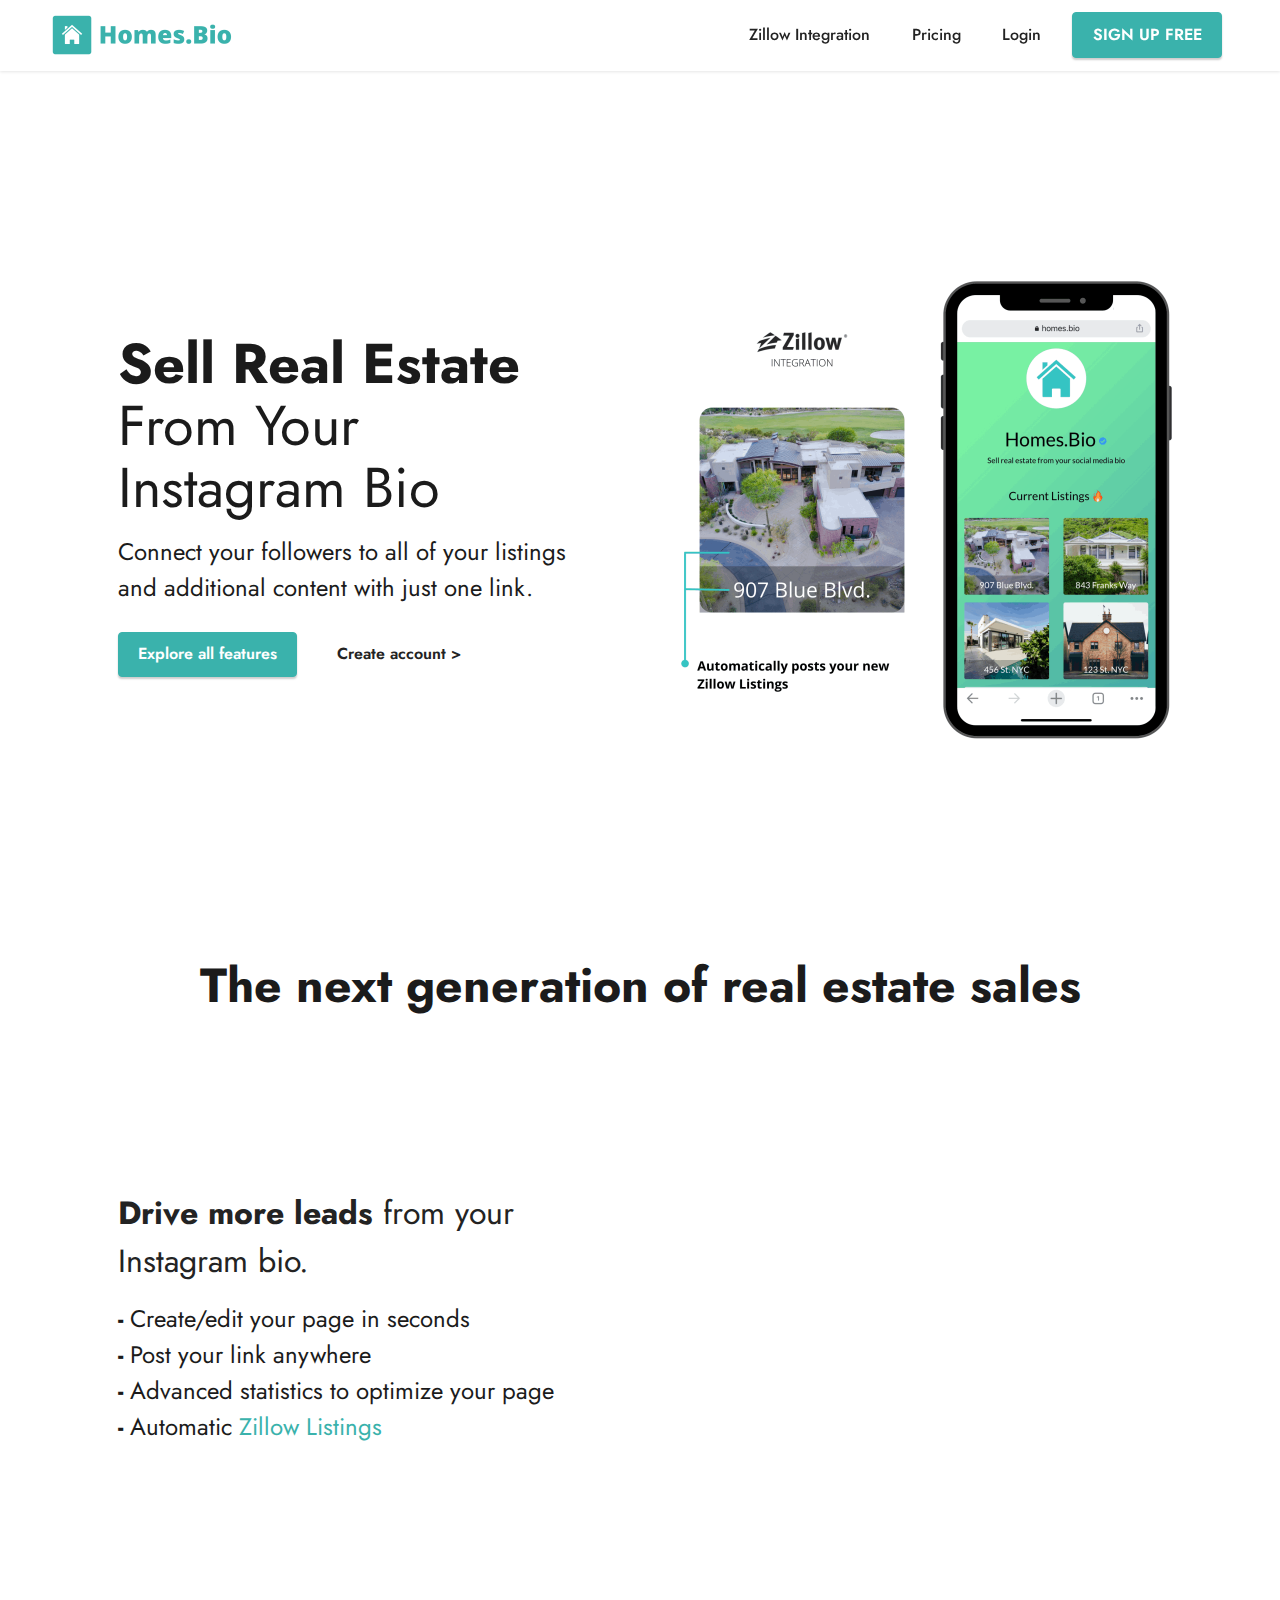
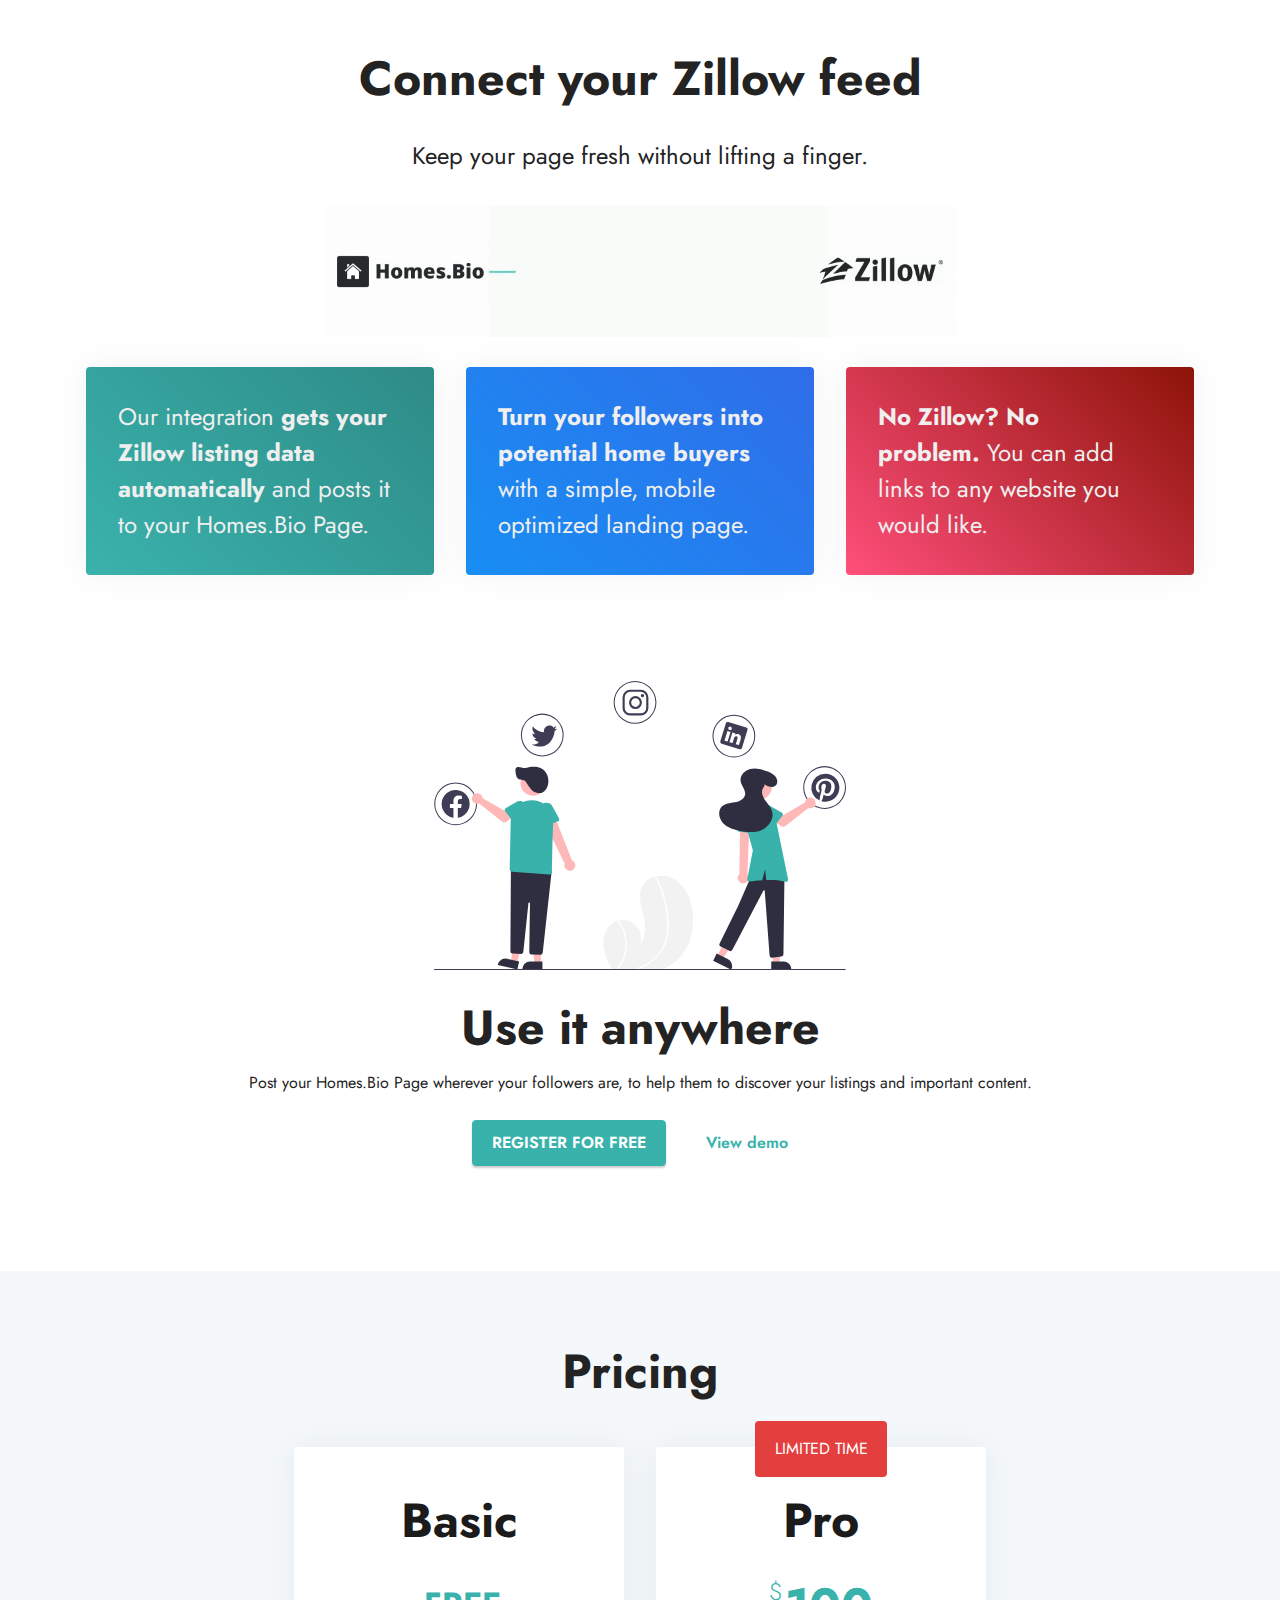
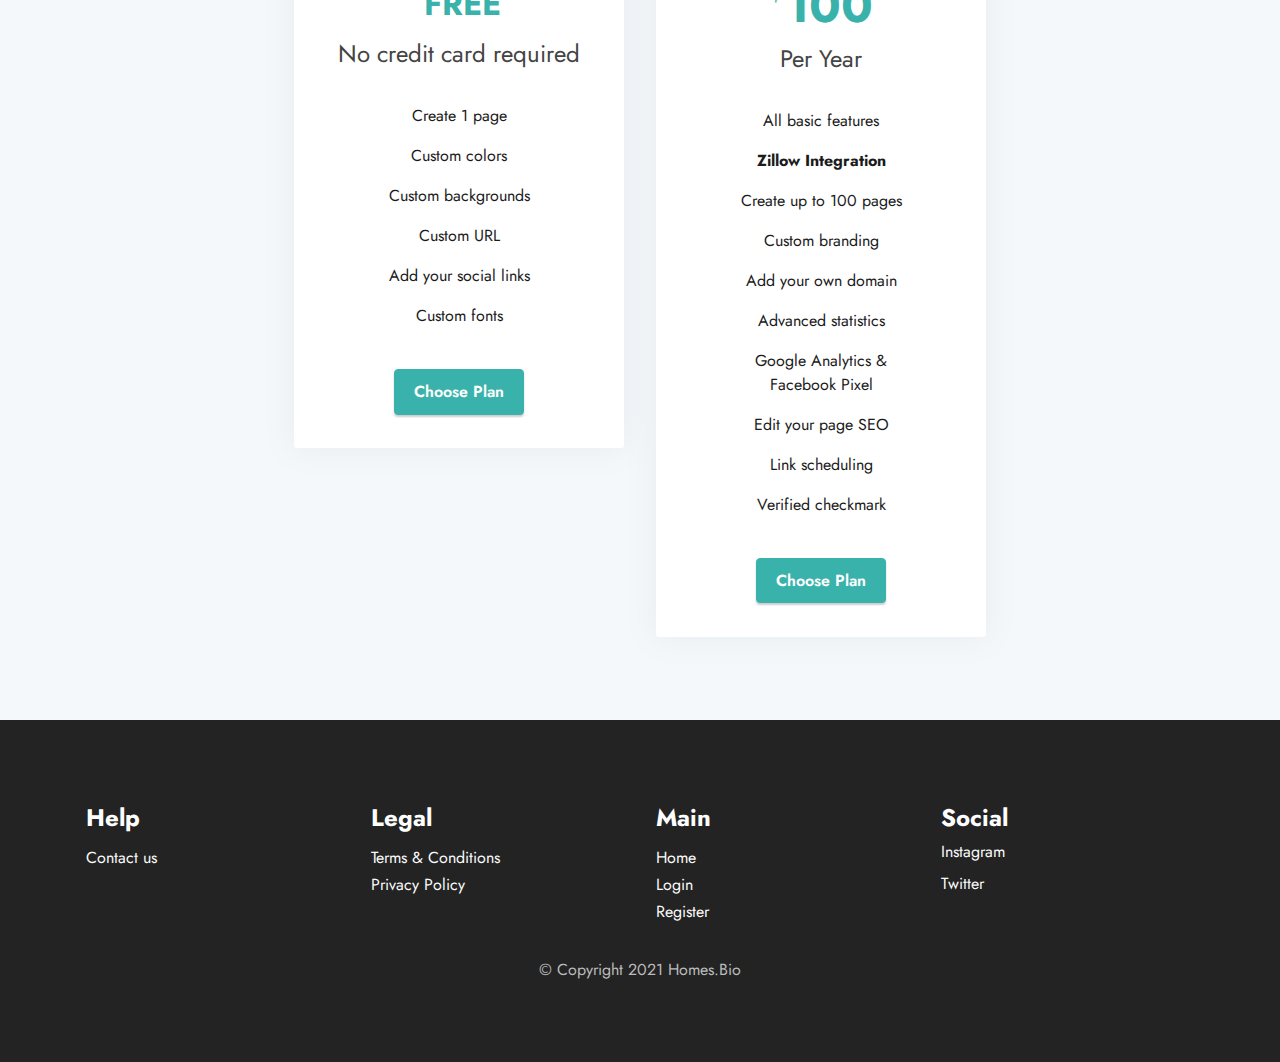
==== commit 9e9e4c82: "Update index.html" ====
--- a/index.html
+++ b/index.html
@@ -99,7 +99,7 @@
         </div>
         <div class="row align-items-center">
             <div class="col-12 col-lg-6 video-block">
-                <div class="video-wrapper"><iframe class="mbr-embedded-video" src="https://www.youtube.com/embed/jDl8tJ3jPMk?rel=0&amp;amp;showinfo=0&amp;autoplay=0&amp;loop=0" width="1280" height="720" frameborder="0" allowfullscreen></iframe></div>
+                <div class="video-wrapper"><iframe class="mbr-embedded-video" src="https://www.youtube.com/embed/Yr8QyzF00qo" width="1280" height="720" frameborder="0" allowfullscreen></iframe></div>
                 
             </div>
             <div class="col-12 col-lg">
@@ -330,4 +330,4 @@
   
   
 </body>
-</html>+</html>
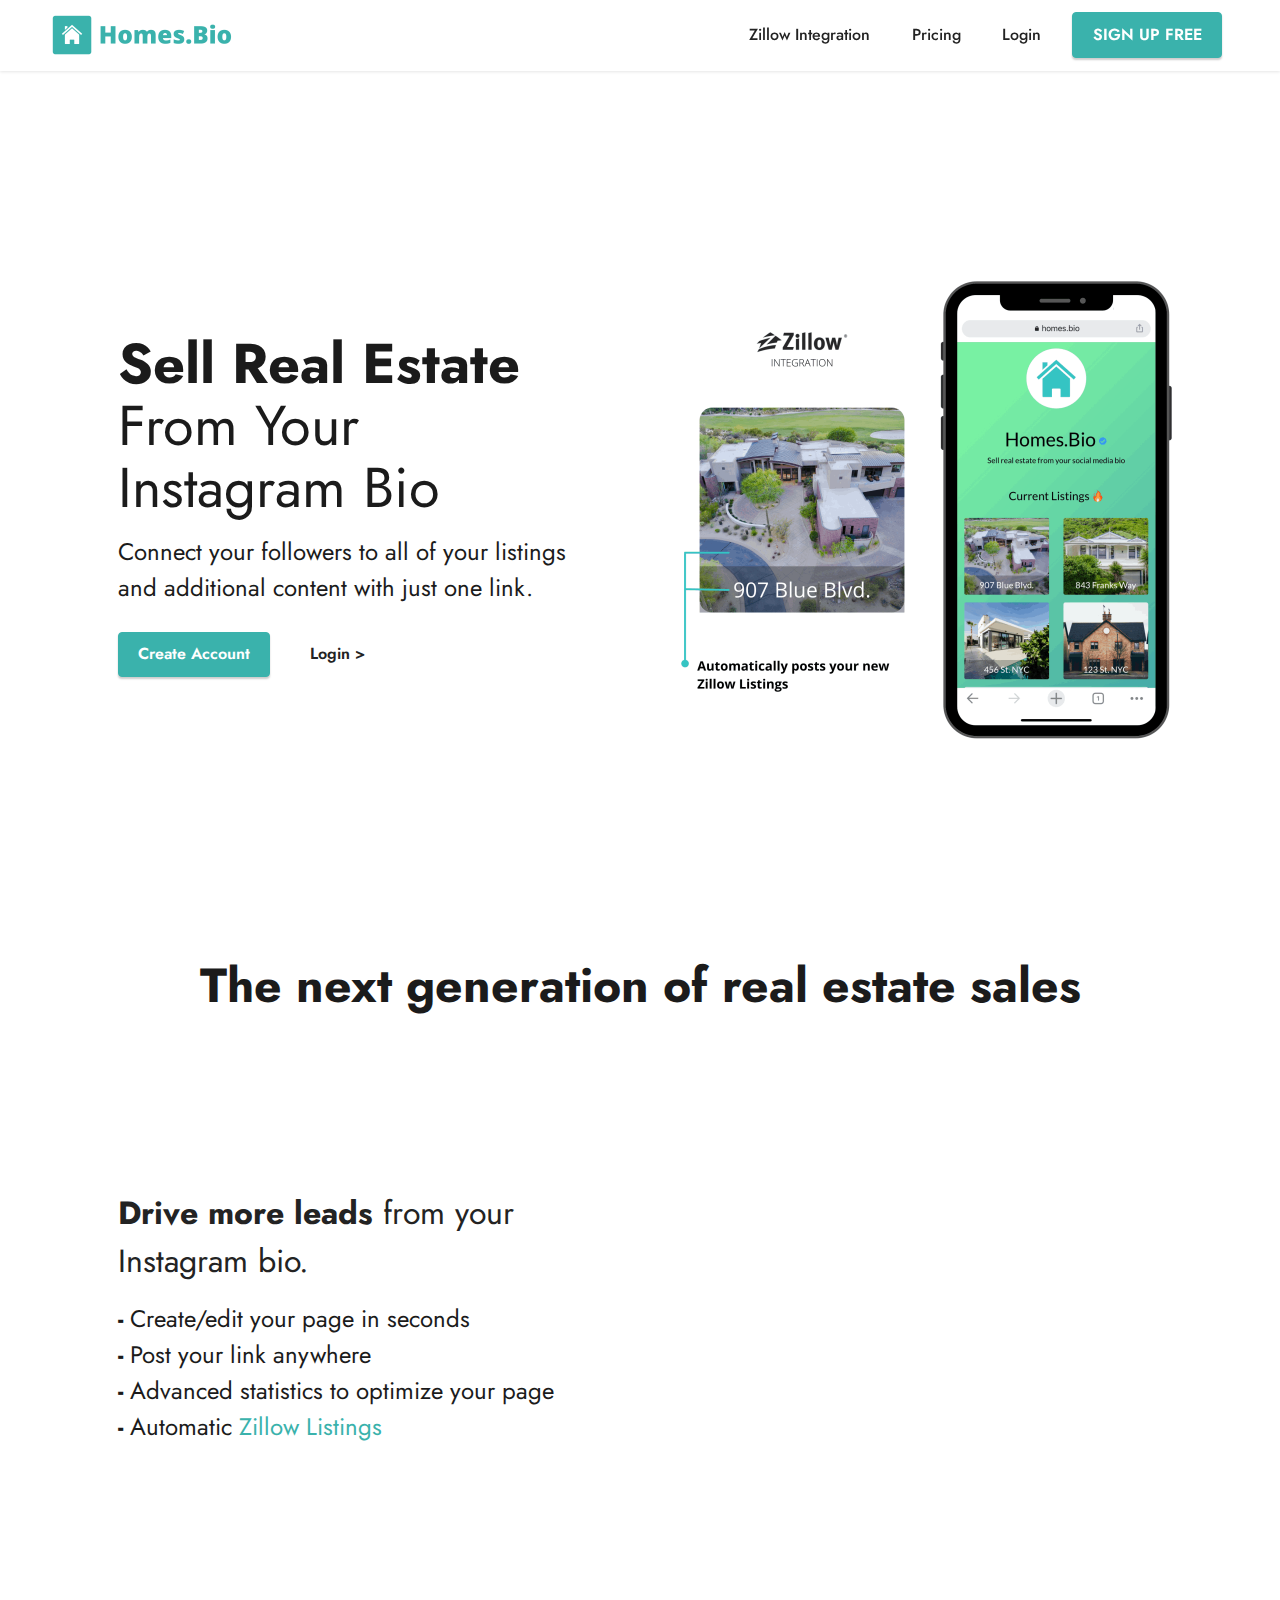
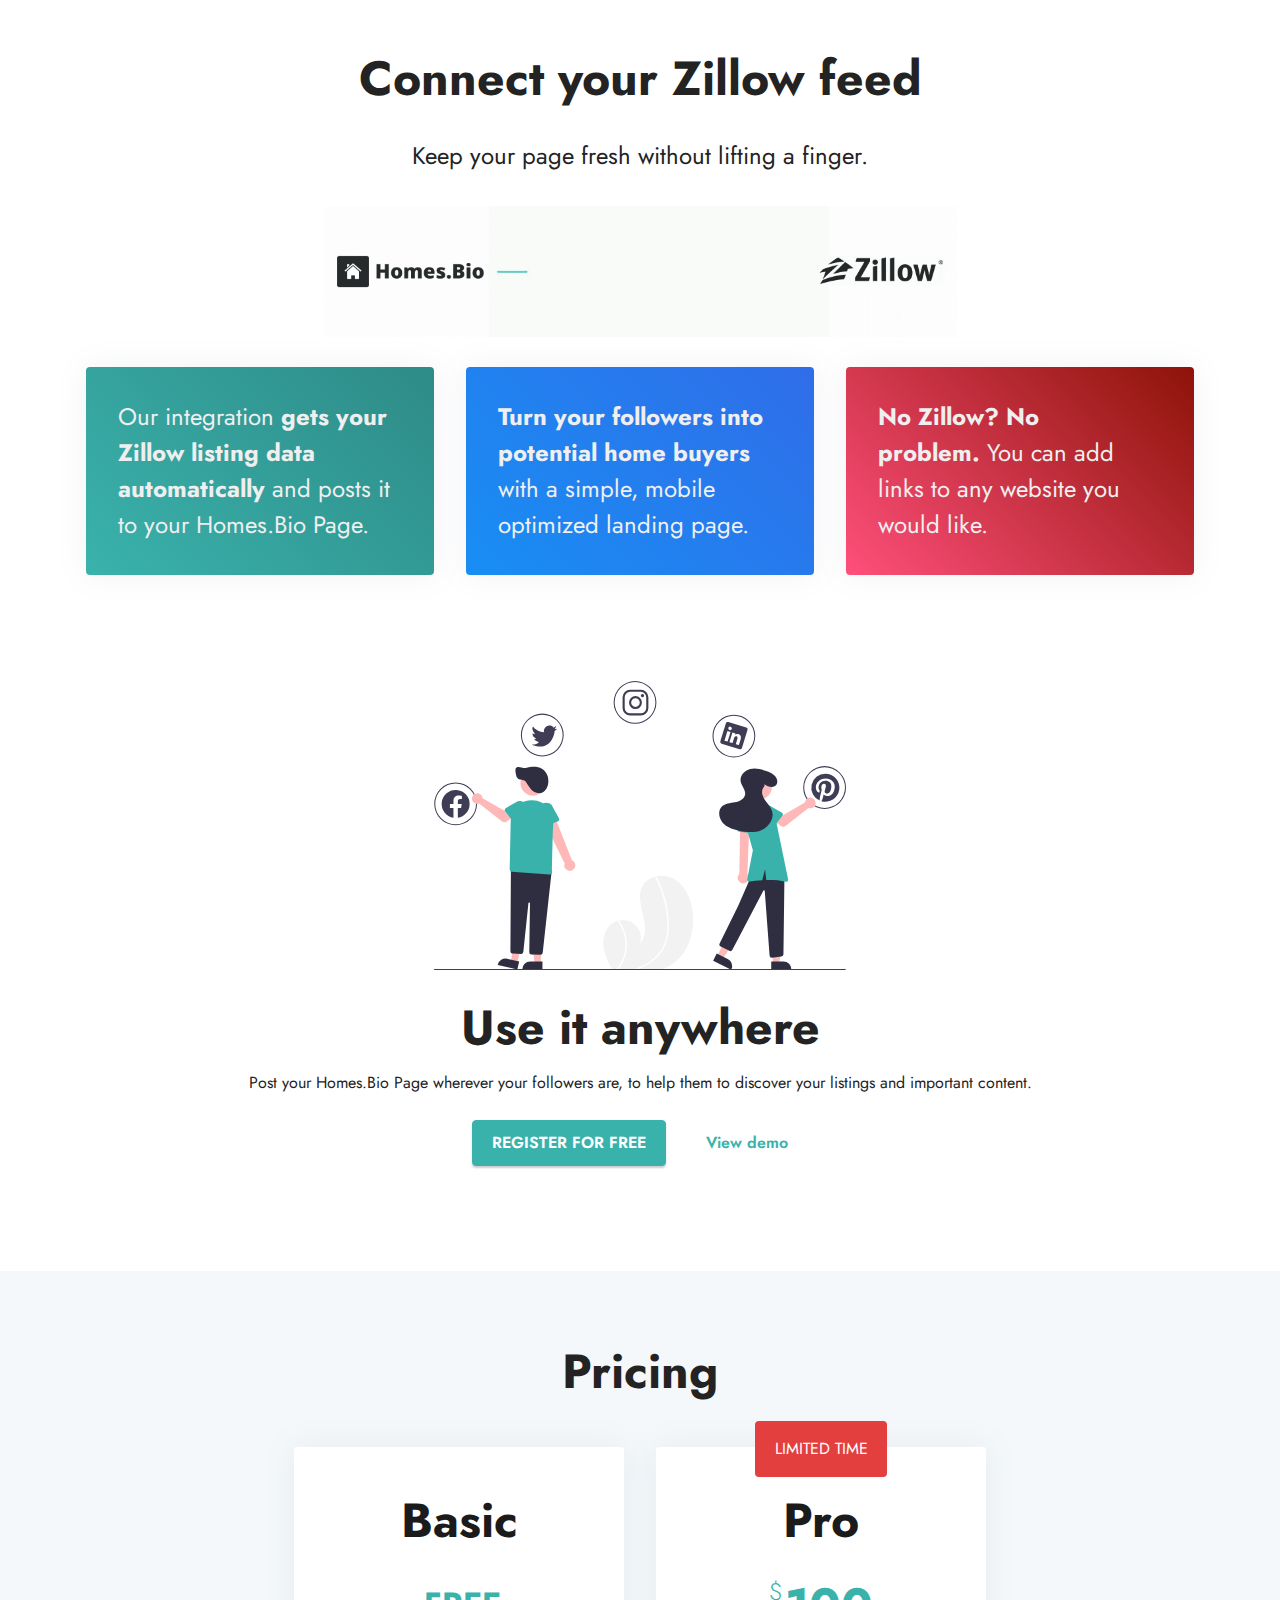
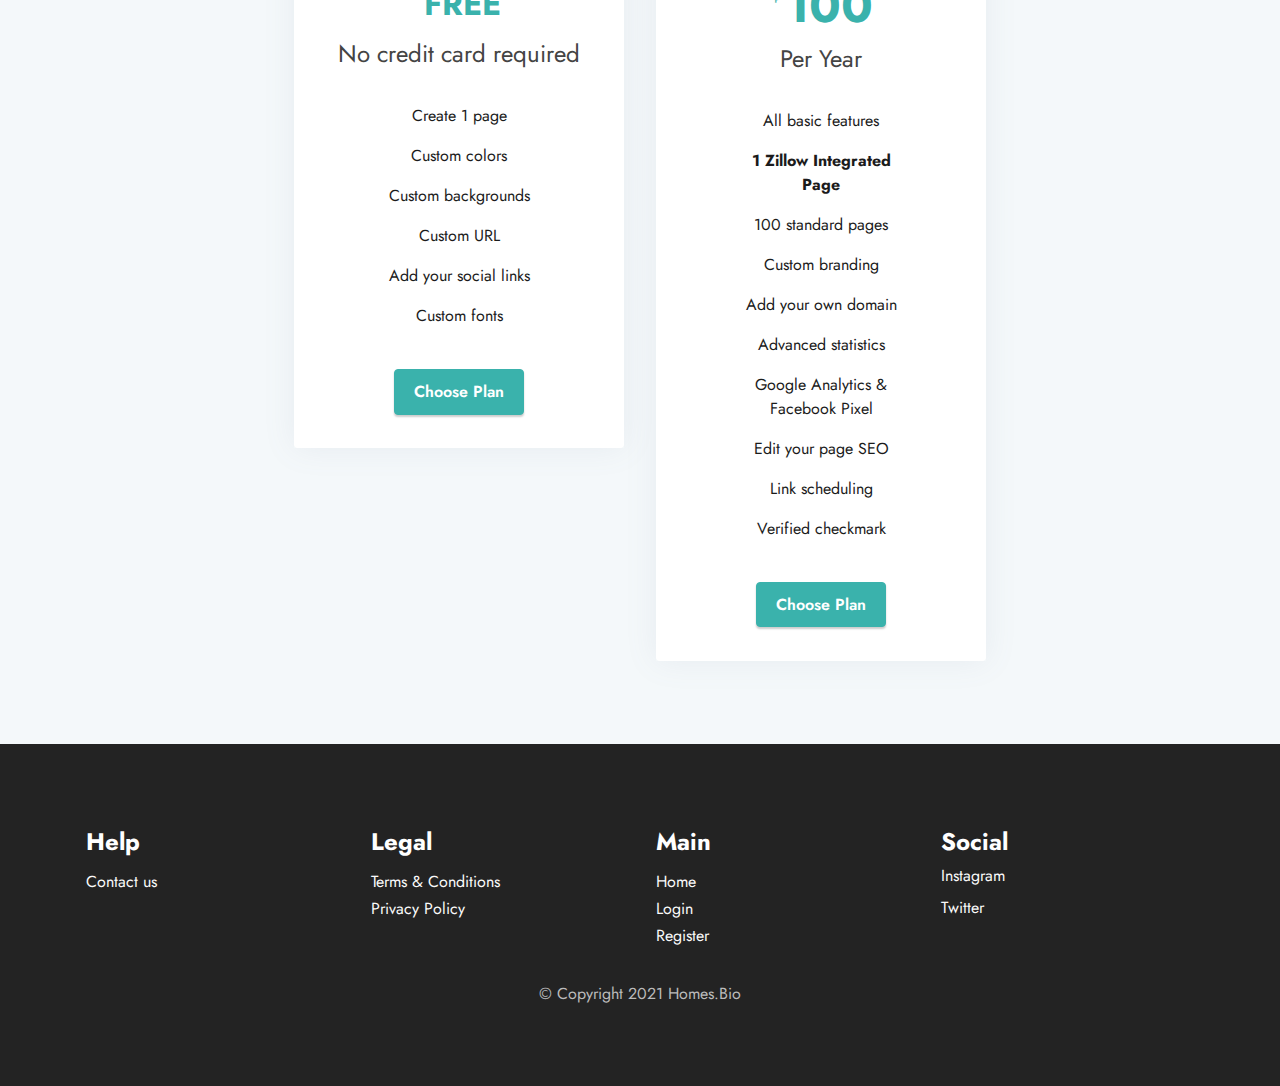
==== commit 2f9b4b0b: "Update index.html" ====
--- a/index.html
+++ b/index.html
@@ -80,10 +80,8 @@
                 <div class="text-wrapper">
                     <h1 class="mbr-section-title mbr-fonts-style mb-3 display-1"><strong>Sell Real Estate </strong>From Your Instagram Bio</h1>
                     <p class="mbr-text mbr-fonts-style display-7">Connect your followers to all of your listings and additional content with just one link.</p>
-                    <div class="mbr-section-btn mt-3"><a class="btn btn-primary display-4" href="index.html#video5-1k">Explore
-                            all features</a>
-                        <a class="btn btn-black-outline display-4" href="https://homes.bio/register">Create
-                            account &gt;</a></div>
+                    <div class="mbr-section-btn mt-3"><a class="btn btn-primary display-4" href="https://homes.bio/register">Create Account</a>
+                        <a class="btn btn-black-outline display-4" href="https://homes.bio/login">Login &gt;</a></div>
                 </div>
             </div>
         </div>
@@ -264,7 +262,7 @@
                     <div class="plan-body">
                         <div class="plan-list pb-4 align-center">
                             <ul class="list-group list-group-flush mbr-fonts-style display-4">
-                                <li class="list-group-item"><span style="background-color: transparent; font-size: 1rem;">All basic features</span></li><li class="list-group-item"><span style="background-color: transparent; font-size: 1rem;"><strong>Zillow Integration</strong></span></li><li class="list-group-item"><span style="background-color: transparent; font-size: 1rem;">Create up to 100 pages</span></li><li class="list-group-item"><span style="background-color: transparent; font-size: 1rem;">Custom branding</span></li><li class="list-group-item"><span style="background-color: transparent; font-size: 1rem;">Add your own domain</span></li><li class="list-group-item">Advanced statistics</li><li class="list-group-item"><span style="background-color: transparent; font-size: 1rem;">Google Analytics &amp; Facebook Pixel</span></li><li class="list-group-item"><span style="background-color: transparent; font-size: 1rem;">Edit your page SEO</span></li><li class="list-group-item"><span style="background-color: transparent; font-size: 1rem;">Link scheduling</span></li><li class="list-group-item"><span style="background-color: transparent; font-size: 1rem;">Verified checkmark</span></li>
+                                <li class="list-group-item"><span style="background-color: transparent; font-size: 1rem;">All basic features</span></li><li class="list-group-item"><span style="background-color: transparent; font-size: 1rem;"><strong>1 Zillow Integrated Page</strong></span></li><li class="list-group-item"><span style="background-color: transparent; font-size: 1rem;">100 standard pages</span></li><li class="list-group-item"><span style="background-color: transparent; font-size: 1rem;">Custom branding</span></li><li class="list-group-item"><span style="background-color: transparent; font-size: 1rem;">Add your own domain</span></li><li class="list-group-item">Advanced statistics</li><li class="list-group-item"><span style="background-color: transparent; font-size: 1rem;">Google Analytics &amp; Facebook Pixel</span></li><li class="list-group-item"><span style="background-color: transparent; font-size: 1rem;">Edit your page SEO</span></li><li class="list-group-item"><span style="background-color: transparent; font-size: 1rem;">Link scheduling</span></li><li class="list-group-item"><span style="background-color: transparent; font-size: 1rem;">Verified checkmark</span></li>
                             </ul>
                         </div>
                         <div class="mbr-section-btn text-center pb-4"><a href="https://homes.bio/plan/" class="btn btn-primary display-4">Choose Plan</a></div>
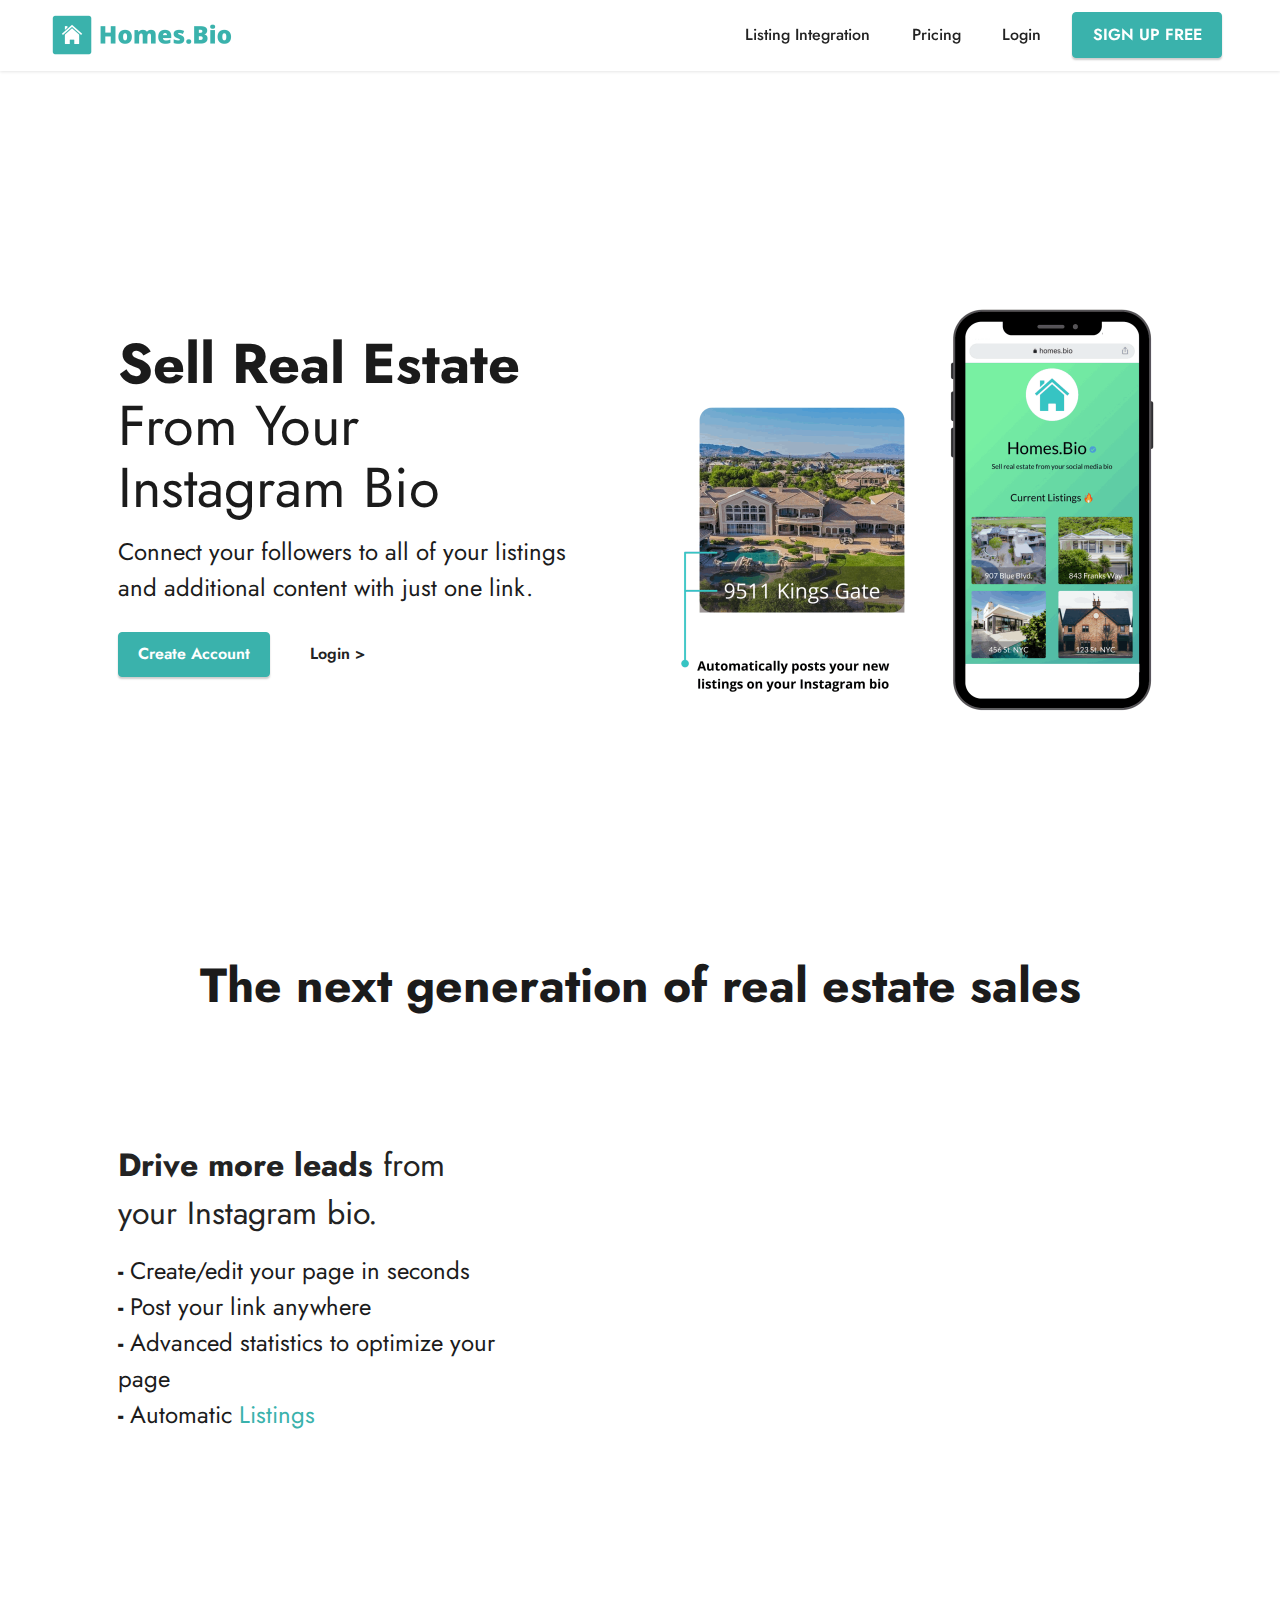
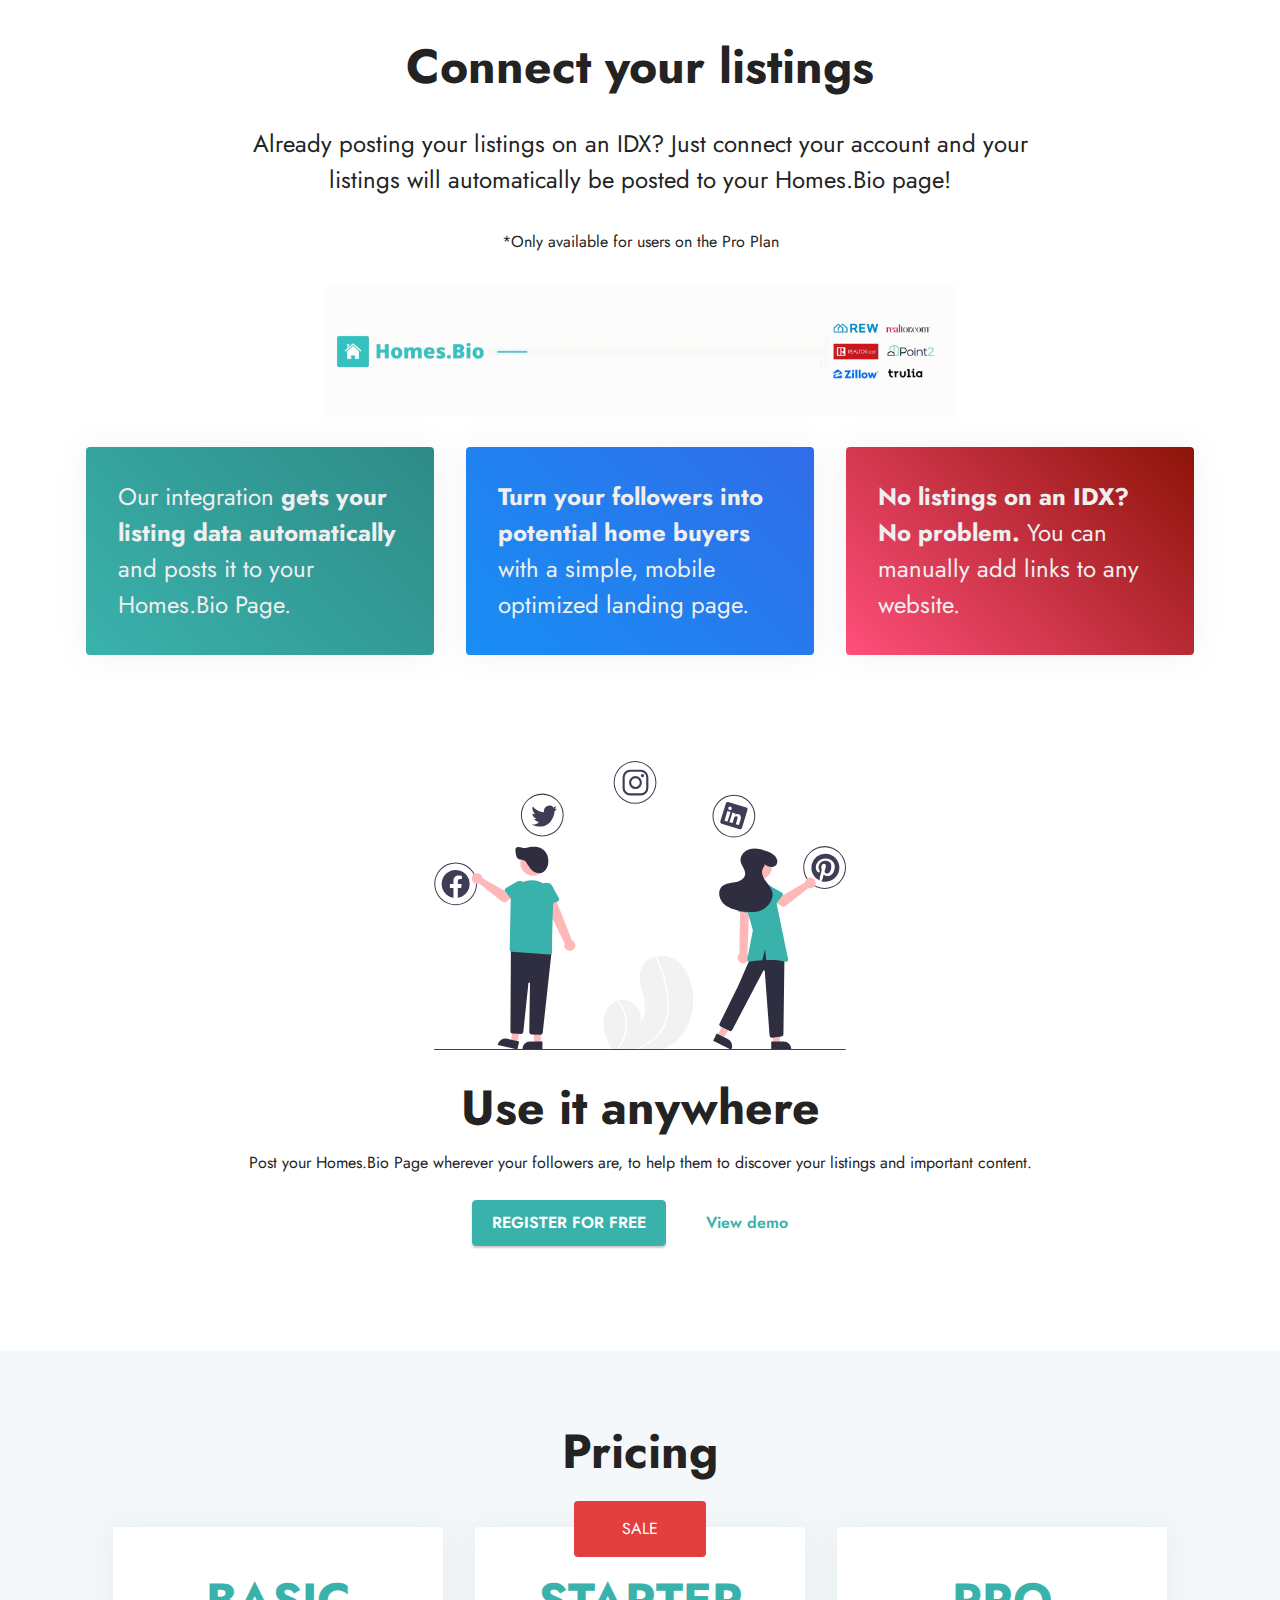
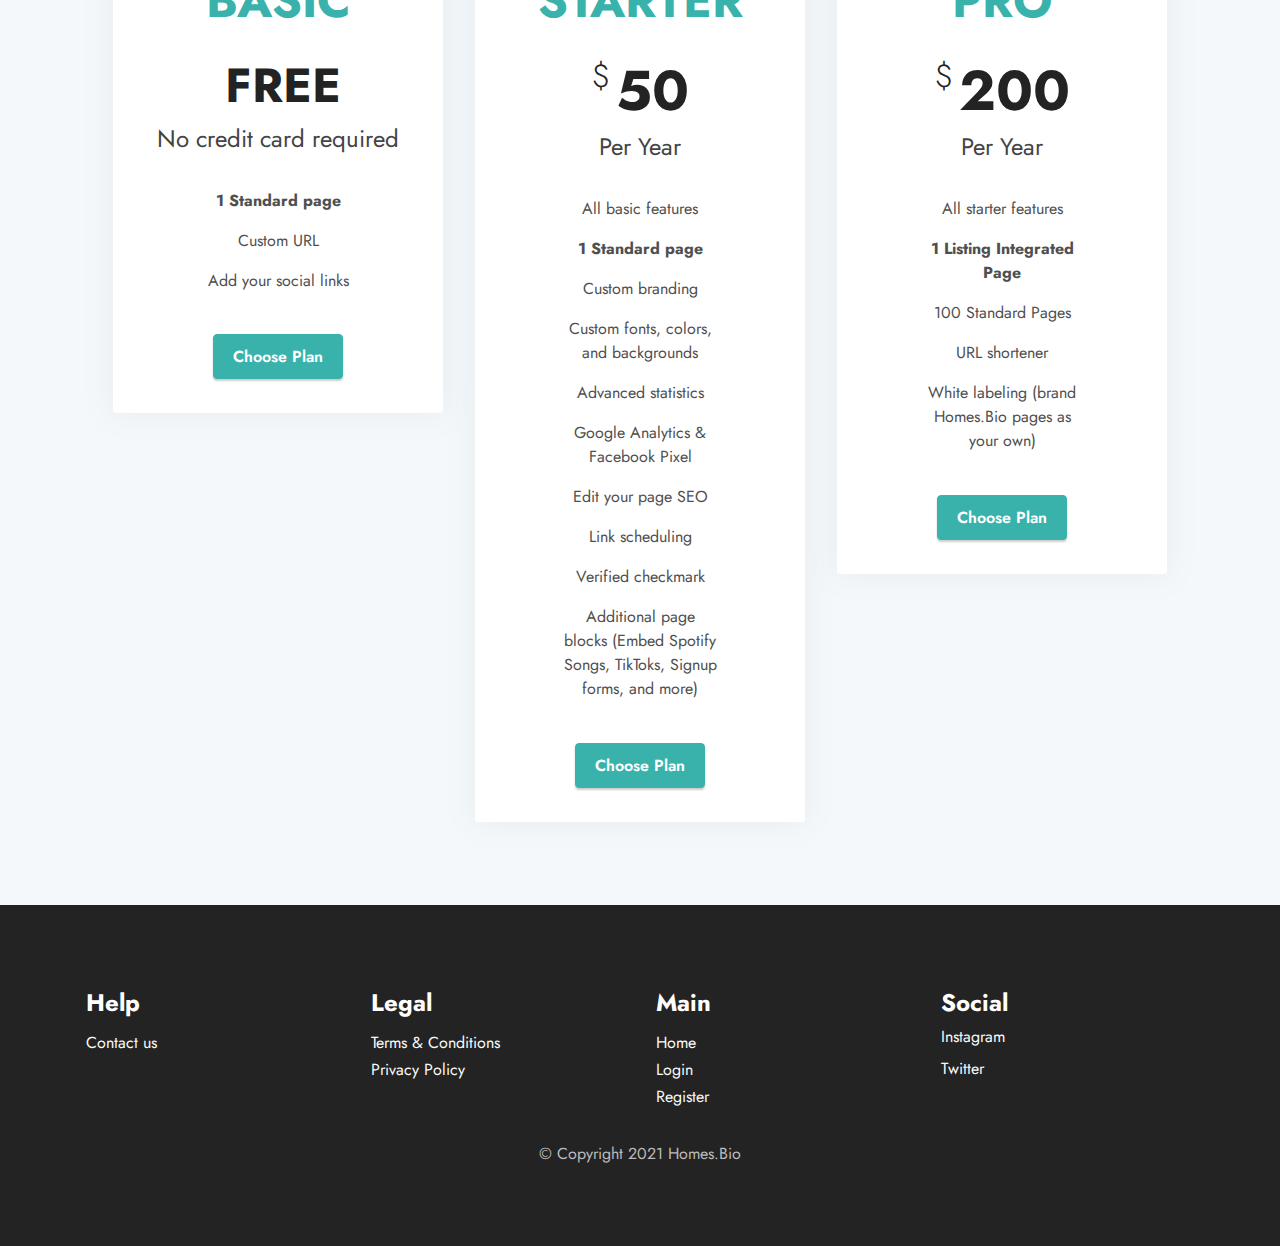
==== commit 52d07164: "Add files via upload" ====
--- a/index.html
+++ b/index.html
@@ -1,5 +1,5 @@
 <!DOCTYPE html>
-<html  >
+<html  lang="en">
 <head>
   
   <meta charset="UTF-8">
@@ -29,6 +29,20 @@
   
 </head>
 <body>
+
+<!-- Analytics -->
+<!-- Global site tag (gtag.js) - Google Analytics -->
+<script async src="https://www.googletagmanager.com/gtag/js?id=G-D231Z7DZGL"></script>
+<script>
+  window.dataLayer = window.dataLayer || [];
+  function gtag(){dataLayer.push(arguments);}
+  gtag('js', new Date());
+
+  gtag('config', 'G-D231Z7DZGL');
+</script>
+<!-- /Analytics -->
+
+
   
   <section class="menu menu2 cid-slEKnbZUGL" once="menu" id="menu2-0">
     
@@ -52,7 +66,7 @@
             </button>
             <div class="collapse navbar-collapse" id="navbarSupportedContent">
                 <ul class="navbar-nav nav-dropdown" data-app-modern-menu="true"><li class="nav-item"><a class="nav-link link text-black text-primary display-4" href="index.html#image3-1e">
-                            Zillow Integration</a></li><li class="nav-item"><a class="nav-link link text-black text-primary display-4" href="index.html#extPricingTables2-1r">
+                            Listing Integration</a></li><li class="nav-item"><a class="nav-link link text-black text-primary display-4" href="index.html#extPricingTables2-1r">
                             Pricing</a></li>
                     
                     <li class="nav-item"><a class="nav-link link text-black text-primary display-4" href="https://homes.bio/login">Login</a>
@@ -74,7 +88,7 @@
     <div class="container">
         <div class="row justify-content-center align-items-center">
             <div class="col-12 col-md-6 image-wrapper">
-                <img src="assets/images/hero-homes-1-1076x1076.png" alt="Hero Homes.Bio">
+                <img src="assets/images/hero-homes-2-1076x1076.png" alt="Hero Homes.Bio">
             </div>
             <div class="col-12 col-md">
                 <div class="text-wrapper">
@@ -96,14 +110,14 @@
             <h4 class="mbr-section-title mbr-fonts-style mb-0 display-2"><strong>The next generation of real estate sales</strong></h4>
         </div>
         <div class="row align-items-center">
-            <div class="col-12 col-lg-6 video-block">
-                <div class="video-wrapper"><iframe class="mbr-embedded-video" src="https://www.youtube.com/embed/Yr8QyzF00qo" width="1280" height="720" frameborder="0" allowfullscreen></iframe></div>
+            <div class="col-12 col-lg-7 video-block">
+                <div class="video-wrapper"><iframe class="mbr-embedded-video" src="https://www.youtube.com/embed/Yr8QyzF00qo?rel=0&amp;amp;showinfo=0&amp;autoplay=0&amp;loop=0" width="1280" height="720" frameborder="0" allowfullscreen></iframe></div>
                 
             </div>
             <div class="col-12 col-lg">
                 <div class="text-wrapper">
-                    <h3 class="mbr-section-subtitle mbr-fonts-style mb-3 display-5"><strong><br></strong><br><strong>Drive more leads </strong>from your Instagram bio.</h3>
-                    <p class="mbr-text mbr-fonts-style display-7"><strong>- </strong>Create/edit your page in seconds<br><strong>- </strong>Post your link anywhere<br><strong>- </strong>Advanced statistics to optimize your page<br><strong>- </strong>Automatic <a href="index.html#image3-1e" class="text-primary">Zillow Listings</a></p>
+                    <h3 class="mbr-section-subtitle mbr-fonts-style mb-3 display-5"><strong><br></strong><strong>Drive more leads </strong>from your Instagram bio.</h3>
+                    <p class="mbr-text mbr-fonts-style display-7"><strong>- </strong>Create/edit your page in seconds<br><strong>- </strong>Post your link anywhere<br><strong>- </strong>Advanced statistics to optimize your page<br><strong>- </strong>Automatic <a href="index.html#image3-1e" class="text-primary">Listings</a></p>
                 </div>
             </div>
         </div>
@@ -116,8 +130,23 @@
     <div class="container">
         <div class="row justify-content-center">
             <div class="title col-md-12 col-lg-9">
-                <h3 class="mbr-section-title mbr-fonts-style align-center mb-4 display-2"><strong>Connect your Zillow feed</strong></h3>
-                <h4 class="mbr-section-subtitle align-center mbr-fonts-style mb-4 display-7">Keep your page fresh without lifting a finger.</h4>
+                <h3 class="mbr-section-title mbr-fonts-style align-center mb-4 display-2"><strong>Connect your listings</strong></h3>
+                <h4 class="mbr-section-subtitle align-center mbr-fonts-style mb-4 display-7">Already posting your listings on an IDX? Just connect your account and your listings will automatically be posted to your Homes.Bio page!<br></h4>
+                
+            </div>
+        </div>
+    </div>
+</section>
+
+<section class="content4 cid-sn41l4hVHT" id="content4-1y">
+    
+    
+    <div class="container">
+        <div class="row justify-content-center">
+            <div class="title col-md-12 col-lg-12">
+                
+                <h4 class="mbr-section-subtitle align-center mbr-fonts-style mb-4 display-4">
+                    *Only available for users on the Pro Plan</h4>
                 
             </div>
         </div>
@@ -133,7 +162,7 @@
         <div class="row justify-content-center">
             <div class="col-12 col-lg-7">
                 <div class="image-wrapper">
-                    <img src="assets/images/homes.bio.gif" alt="Integration Gif">
+                    <img src="assets/images/integrated-listings.gif" alt="Integration Gif">
                     
                 </div>
             </div>
@@ -155,7 +184,7 @@
 				<div class="wrapper card1">
 					
 
-					<p class="mbr-text mbr-fonts-style align-left display-7">Our integration <strong>gets your Zillow listing data automatically</strong> and posts it to your Homes.Bio Page.&nbsp;<br></p>
+					<p class="mbr-text mbr-fonts-style align-left display-7">Our integration <strong>gets your listing data automatically</strong> and posts it to your Homes.Bio Page.&nbsp;<br></p>
                     
 				</div>
 			</div>
@@ -172,7 +201,7 @@
 			<div class="col-md-6 row-item col-lg-4">
 				<div class="wrapper card3">
 					
-					<p class="mbr-text mbr-fonts-style align-left display-7"><strong>No Zillow? No problem.&nbsp;</strong>You can add links to any website you would like.<br></p>
+					<p class="mbr-text mbr-fonts-style align-left display-7"><strong>No listings on an IDX? No problem.&nbsp;</strong>You can manually add links to any website.<br></p>
                     
 				</div>
 			</div>
@@ -204,7 +233,7 @@
     </div>
 </section>
 
-<section class="extPricingTables cid-smMpueW489" id="extPricingTables2-1r">
+<section class="extPricingTables cid-sn534kAMD4" id="extPricingTables2-22">
 
     
 
@@ -214,18 +243,18 @@
         
         
         <div class="media-container-row pt2">
-            <div class="plan col-12 mx-3 my-2 justify-content-center col-lg-6">
+            <div class="plan col-12 mx-3 my-2 justify-content-center col-lg-4">
                 <div class="plan-card">
                     <div class="plan-header text-center pb-4">
                         <h3 class="plan-favorite plan-favorite mbr-white mbr-fonts-style pb-3 pt-3 mb-5 display-7">
                             Standart
                         </h3>
-                        <h2 class="mbr-fonts-style plan-title align-center pt-5 mbr-black display-2"><strong>Basic</strong></h2>
+                        <h2 class="mbr-fonts-style plan-title align-center pt-5 mbr-black display-2"><strong>BASIC</strong></h2>
                     
                         
                         <div class="plan-price">
-                            <span class="price-value mbr-fonts-style display-7">&nbsp;</span>
-                            <span class="price-figure mbr-fonts-style display-5"><strong>
+                            <span class="price-value mbr-fonts-style display-5">&nbsp;</span>
+                            <span class="price-figure mbr-fonts-style display-2"><strong>
                                 FREE</strong></span>
                         </div>
                         <div class="plan-descr pt-2 mbr-fonts-style display-7">No credit card required</div>
@@ -233,7 +262,10 @@
                     <div class="plan-body">
                         <div class="plan-list pb-4 align-center">
                             <ul class="list-group list-group-flush mbr-fonts-style display-4">
-                                <li class="list-group-item">Create 1 page</li><li class="list-group-item">Custom colors</li><li class="list-group-item">Custom backgrounds</li><li class="list-group-item"><span style="background-color: transparent; font-size: 1rem;">Custom URL</span></li><li class="list-group-item">Add your social links</li><li class="list-group-item">Custom fonts</li>
+                                <li class="list-group-item"><strong>1 Standard page
+</strong></li><li class="list-group-item">Custom URL
+</li><li class="list-group-item">Add your social links<strong>
+</strong></li>
                             </ul>
                         </div>
                         <div class="mbr-section-btn text-center pb-4"><a href="https://homes.bio/plan/" class="btn btn-primary display-4">Choose Plan</a></div>
@@ -241,28 +273,35 @@
                 </div>
             </div>
 
-            <div class="plan col-12 mx-3 my-2 justify-content-center col-lg-6">
+            <div class="plan col-12 mx-3 my-2 justify-content-center col-lg-4">
                 <div class="plan-card">
                     <div class="plan-header text-center pb-4">
                         <h3 class="plan-favorite mbr-white mbr-fonts-style pb-3 pt-3 mb-5 display-4">
-                            LIMITED TIME</h3>
-                        <h2 class="mbr-fonts-style plan-title align-center pt-5 mbr-black display-2"><strong>Pro</strong></h2>
+                            SALE</h3>
+                        <h2 class="mbr-fonts-style plan-title align-center pt-5 mbr-black display-2"><strong>STARTER</strong></h2>
                     
                         
                         
                         <div class="plan-price">
-                            <span class="price-value mbr-fonts-style display-7">
+                            <span class="price-value mbr-fonts-style display-5">
                                 $
                             </span>
-                            <span class="price-figure mbr-fonts-style display-2"><strong>
-                                100</strong></span>
+                            <span class="price-figure mbr-fonts-style display-1"><strong>
+                                50</strong></span>
                         </div>
                         <div class="plan-descr pt-2 mbr-fonts-style display-7">Per Year</div>
                     </div>
                     <div class="plan-body">
                         <div class="plan-list pb-4 align-center">
                             <ul class="list-group list-group-flush mbr-fonts-style display-4">
-                                <li class="list-group-item"><span style="background-color: transparent; font-size: 1rem;">All basic features</span></li><li class="list-group-item"><span style="background-color: transparent; font-size: 1rem;"><strong>1 Zillow Integrated Page</strong></span></li><li class="list-group-item"><span style="background-color: transparent; font-size: 1rem;">100 standard pages</span></li><li class="list-group-item"><span style="background-color: transparent; font-size: 1rem;">Custom branding</span></li><li class="list-group-item"><span style="background-color: transparent; font-size: 1rem;">Add your own domain</span></li><li class="list-group-item">Advanced statistics</li><li class="list-group-item"><span style="background-color: transparent; font-size: 1rem;">Google Analytics &amp; Facebook Pixel</span></li><li class="list-group-item"><span style="background-color: transparent; font-size: 1rem;">Edit your page SEO</span></li><li class="list-group-item"><span style="background-color: transparent; font-size: 1rem;">Link scheduling</span></li><li class="list-group-item"><span style="background-color: transparent; font-size: 1rem;">Verified checkmark</span></li>
+                                <li class="list-group-item">All basic features
+</li><li class="list-group-item"><strong>1 Standard page
+</strong></li><li class="list-group-item">Custom branding
+</li><li class="list-group-item">Custom fonts, colors, and backgrounds</li><li class="list-group-item">Advanced statistics
+</li><li class="list-group-item">Google Analytics &amp; Facebook Pixel
+</li><li class="list-group-item">Edit your page SEO
+</li><li class="list-group-item">Link scheduling
+</li><li class="list-group-item">Verified checkmark</li><li class="list-group-item">Additional page blocks&nbsp;<span style="background-color: transparent; font-size: 1rem;">(Embed Spotify Songs, TikToks, Signup forms, and more)</span></li>
                             </ul>
                         </div>
                         <div class="mbr-section-btn text-center pb-4"><a href="https://homes.bio/plan/" class="btn btn-primary display-4">Choose Plan</a></div>
@@ -270,7 +309,33 @@
                 </div>
             </div>
 
-            
+            <div class="plan col-12 mx-3 my-2 justify-content-center col-lg-4">
+                <div class="plan-card">
+                    <div class="plan-header text-center pb-4">
+                        <h3 class="plan-favorite mbr-white mbr-fonts-style pb-3 pt-3 mb-5 display-7">
+                            Premium
+                        </h3>
+                        <h2 class="mbr-fonts-style plan-title align-center pt-5 mbr-black display-2"><strong>PRO</strong></h2>
+                        
+                        <div class="plan-price">
+                            <span class="price-value mbr-fonts-style display-5">
+                                $
+                            </span>
+                            <span class="price-figure mbr-fonts-style display-1"><strong>
+                                200</strong></span>
+                        </div>
+                        <div class="plan-descr pt-2 mbr-fonts-style display-7">Per Year</div>
+                    </div>
+                    <div class="plan-body">
+                        <div class="plan-list pb-4 align-center">
+                            <ul class="list-group list-group-flush mbr-fonts-style display-4">
+                                <li class="list-group-item"><span style="font-size: 1rem; background-color: transparent;">All starter features</span><br></li><li class="list-group-item"><strong>1 Listing Integrated Page</strong></li><li class="list-group-item">100 Standard Pages</li><li class="list-group-item">URL shortener</li><li class="list-group-item">White labeling (brand Homes.Bio pages as your own)</li>
+                            </ul>
+                        </div>
+                        <div class="mbr-section-btn text-center pb-4"><a href="https://homes.bio/plan/" class="btn btn-primary display-4">Choose Plan</a></div>
+                    </div>
+                </div>
+            </div>
         </div>
     </div>
 </section>
@@ -325,7 +390,19 @@
   <script src="assets/playervimeo/vimeo_player.js"></script>
   <script src="assets/theme/js/script.js"></script>
   
-  
+  <!--Start of Tawk.to Script-->
+<script type="text/javascript">
+var Tawk_API=Tawk_API||{}, Tawk_LoadStart=new Date();
+(function(){
+var s1=document.createElement("script"),s0=document.getElementsByTagName("script")[0];
+s1.async=true;
+s1.src='https://embed.tawk.to/600e5cbdc31c9117cb7209bf/1ess1khb2';
+s1.charset='UTF-8';
+s1.setAttribute('crossorigin','*');
+s0.parentNode.insertBefore(s1,s0);
+})();
+</script>
+<!--End of Tawk.to Script-->
   
 </body>
-</html>
+</html>--- a/assets/mobirise/css/mbr-additional.css
+++ b/assets/mobirise/css/mbr-additional.css
@@ -1103,6 +1103,11 @@
   padding-bottom: 0rem;
   background-color: #ffffff;
 }
+.cid-sn41l4hVHT {
+  padding-top: 0rem;
+  padding-bottom: 0rem;
+  background-color: #ffffff;
+}
 .cid-smLH8qZF9X {
   padding-top: 0rem;
   padding-bottom: 0rem;
@@ -1175,28 +1180,28 @@
     width: 50%;
   }
 }
-.cid-smMpueW489 {
+.cid-sn534kAMD4 {
   padding-top: 75px;
   padding-bottom: 75px;
   background: linear-gradient(45deg, #f4f8fa, #f4f8fa);
 }
-.cid-smMpueW489 .mbr-section-subtitle {
+.cid-sn534kAMD4 .mbr-section-subtitle {
   color: #8d97ad;
 }
-.cid-smMpueW489 .plan-body .btn-bgr {
+.cid-sn534kAMD4 .plan-body .btn-bgr {
   z-index: 0;
 }
-.cid-smMpueW489 .list-group-item {
+.cid-sn534kAMD4 .list-group-item {
   padding: .5rem 3.25rem;
   background: transparent;
 }
-.cid-smMpueW489 .price-term {
+.cid-sn534kAMD4 .price-term {
   margin-left: -5px;
 }
-.cid-smMpueW489 .pt2 {
+.cid-sn534kAMD4 .pt2 {
   padding-top: 2rem;
 }
-.cid-smMpueW489 .plan-favorite {
+.cid-sn534kAMD4 .plan-favorite {
   background-color: #188ef4;
   width: 40%;
   border-radius: .25rem;
@@ -1207,81 +1212,77 @@
   margin-top: -26px;
   margin-left: -20%;
 }
-.cid-smMpueW489 .plan-descr {
+.cid-sn534kAMD4 .plan-descr {
   color: #444444;
 }
-.cid-smMpueW489 .plan-price {
+.cid-sn534kAMD4 .plan-price {
   margin-top: 2rem;
-  color: #3ab2ac;
-}
-.cid-smMpueW489 .plan-header {
+}
+.cid-sn534kAMD4 .plan-header {
   border-radius: .25rem .25rem 0 0;
   overflow: hidden;
   padding-right: 2rem;
   padding-left: 2rem;
 }
-.cid-smMpueW489 .plan-body {
+.cid-sn534kAMD4 .plan-body {
   border-radius: 0 0 .25rem .25rem;
   padding-right: 2rem;
   padding-left: 2rem;
 }
-.cid-smMpueW489 .plan-card {
+.cid-sn534kAMD4 .plan-card {
   -webkit-box-shadow: 0px 0px 30px rgba(115, 128, 157, 0.1);
   box-shadow: 0px 0px 30px rgba(115, 128, 157, 0.1);
 }
-.cid-smMpueW489 .plan {
+.cid-sn534kAMD4 .plan {
   position: relative;
   max-width: 330px;
   padding-right: 0;
   padding-left: 0;
 }
-.cid-smMpueW489 .plan .list-group-item {
+.cid-sn534kAMD4 .plan .list-group-item {
   position: relative;
   -webkit-justify-content: center;
   justify-content: center;
   border: 0;
 }
-.cid-smMpueW489 .plan .list-group-item:last-child {
+.cid-sn534kAMD4 .plan .list-group-item:last-child {
   border-radius: 8px;
 }
-.cid-smMpueW489 .plan .plan-favorite {
+.cid-sn534kAMD4 .plan .plan-favorite {
   display: none;
 }
-.cid-smMpueW489 .plan:nth-child(2) .plan-favorite {
+.cid-sn534kAMD4 .plan:nth-child(2) .plan-favorite {
   background-color: #e43f3f;
   display: block !important;
 }
-.cid-smMpueW489 .plan-header,
-.cid-smMpueW489 .plan-body {
+.cid-sn534kAMD4 .plan-header,
+.cid-sn534kAMD4 .plan-body {
   background-color: #ffffff;
 }
-.cid-smMpueW489 .price-figure {
+.cid-sn534kAMD4 .price-figure {
   font-weight: 300;
   color: #232323;
 }
-.cid-smMpueW489 .price-value {
+.cid-sn534kAMD4 .price-value {
   font-weight: 300;
   vertical-align: top;
   line-height: 1;
   margin-right: -5px;
 }
 @media (max-width: 992px) {
-  .cid-smMpueW489 .plan {
+  .cid-sn534kAMD4 .plan {
     margin-bottom: 3rem !important;
   }
 }
 @media (max-width: 550px) {
-  .cid-smMpueW489 .price-figure {
+  .cid-sn534kAMD4 .price-figure {
     font-size: 4.25rem;
   }
 }
-.cid-smMpueW489 UL {
-  color: #1b1b1b;
-}
-.cid-smMpueW489 .plan-title {
-  color: #1b1b1b;
-}
-.cid-smMpueW489 .plan-price .price-figure {
+.cid-sn534kAMD4 UL {
+  color: #4f4f4f;
+}
+.cid-sn534kAMD4 .plan-title {
   color: #3ab2ac;
 }
 .cid-slLSQxAByo {
--- a/assets/mobirise/css/mbr-additional.css
+++ b/assets/mobirise/css/mbr-additional.css
@@ -1103,6 +1103,11 @@
   padding-bottom: 0rem;
   background-color: #ffffff;
 }
+.cid-sn41l4hVHT {
+  padding-top: 0rem;
+  padding-bottom: 0rem;
+  background-color: #ffffff;
+}
 .cid-smLH8qZF9X {
   padding-top: 0rem;
   padding-bottom: 0rem;
@@ -1175,28 +1180,28 @@
     width: 50%;
   }
 }
-.cid-smMpueW489 {
+.cid-sn534kAMD4 {
   padding-top: 75px;
   padding-bottom: 75px;
   background: linear-gradient(45deg, #f4f8fa, #f4f8fa);
 }
-.cid-smMpueW489 .mbr-section-subtitle {
+.cid-sn534kAMD4 .mbr-section-subtitle {
   color: #8d97ad;
 }
-.cid-smMpueW489 .plan-body .btn-bgr {
+.cid-sn534kAMD4 .plan-body .btn-bgr {
   z-index: 0;
 }
-.cid-smMpueW489 .list-group-item {
+.cid-sn534kAMD4 .list-group-item {
   padding: .5rem 3.25rem;
   background: transparent;
 }
-.cid-smMpueW489 .price-term {
+.cid-sn534kAMD4 .price-term {
   margin-left: -5px;
 }
-.cid-smMpueW489 .pt2 {
+.cid-sn534kAMD4 .pt2 {
   padding-top: 2rem;
 }
-.cid-smMpueW489 .plan-favorite {
+.cid-sn534kAMD4 .plan-favorite {
   background-color: #188ef4;
   width: 40%;
   border-radius: .25rem;
@@ -1207,81 +1212,77 @@
   margin-top: -26px;
   margin-left: -20%;
 }
-.cid-smMpueW489 .plan-descr {
+.cid-sn534kAMD4 .plan-descr {
   color: #444444;
 }
-.cid-smMpueW489 .plan-price {
+.cid-sn534kAMD4 .plan-price {
   margin-top: 2rem;
-  color: #3ab2ac;
-}
-.cid-smMpueW489 .plan-header {
+}
+.cid-sn534kAMD4 .plan-header {
   border-radius: .25rem .25rem 0 0;
   overflow: hidden;
   padding-right: 2rem;
   padding-left: 2rem;
 }
-.cid-smMpueW489 .plan-body {
+.cid-sn534kAMD4 .plan-body {
   border-radius: 0 0 .25rem .25rem;
   padding-right: 2rem;
   padding-left: 2rem;
 }
-.cid-smMpueW489 .plan-card {
+.cid-sn534kAMD4 .plan-card {
   -webkit-box-shadow: 0px 0px 30px rgba(115, 128, 157, 0.1);
   box-shadow: 0px 0px 30px rgba(115, 128, 157, 0.1);
 }
-.cid-smMpueW489 .plan {
+.cid-sn534kAMD4 .plan {
   position: relative;
   max-width: 330px;
   padding-right: 0;
   padding-left: 0;
 }
-.cid-smMpueW489 .plan .list-group-item {
+.cid-sn534kAMD4 .plan .list-group-item {
   position: relative;
   -webkit-justify-content: center;
   justify-content: center;
   border: 0;
 }
-.cid-smMpueW489 .plan .list-group-item:last-child {
+.cid-sn534kAMD4 .plan .list-group-item:last-child {
   border-radius: 8px;
 }
-.cid-smMpueW489 .plan .plan-favorite {
+.cid-sn534kAMD4 .plan .plan-favorite {
   display: none;
 }
-.cid-smMpueW489 .plan:nth-child(2) .plan-favorite {
+.cid-sn534kAMD4 .plan:nth-child(2) .plan-favorite {
   background-color: #e43f3f;
   display: block !important;
 }
-.cid-smMpueW489 .plan-header,
-.cid-smMpueW489 .plan-body {
+.cid-sn534kAMD4 .plan-header,
+.cid-sn534kAMD4 .plan-body {
   background-color: #ffffff;
 }
-.cid-smMpueW489 .price-figure {
+.cid-sn534kAMD4 .price-figure {
   font-weight: 300;
   color: #232323;
 }
-.cid-smMpueW489 .price-value {
+.cid-sn534kAMD4 .price-value {
   font-weight: 300;
   vertical-align: top;
   line-height: 1;
   margin-right: -5px;
 }
 @media (max-width: 992px) {
-  .cid-smMpueW489 .plan {
+  .cid-sn534kAMD4 .plan {
     margin-bottom: 3rem !important;
   }
 }
 @media (max-width: 550px) {
-  .cid-smMpueW489 .price-figure {
+  .cid-sn534kAMD4 .price-figure {
     font-size: 4.25rem;
   }
 }
-.cid-smMpueW489 UL {
-  color: #1b1b1b;
-}
-.cid-smMpueW489 .plan-title {
-  color: #1b1b1b;
-}
-.cid-smMpueW489 .plan-price .price-figure {
+.cid-sn534kAMD4 UL {
+  color: #4f4f4f;
+}
+.cid-sn534kAMD4 .plan-title {
   color: #3ab2ac;
 }
 .cid-slLSQxAByo {
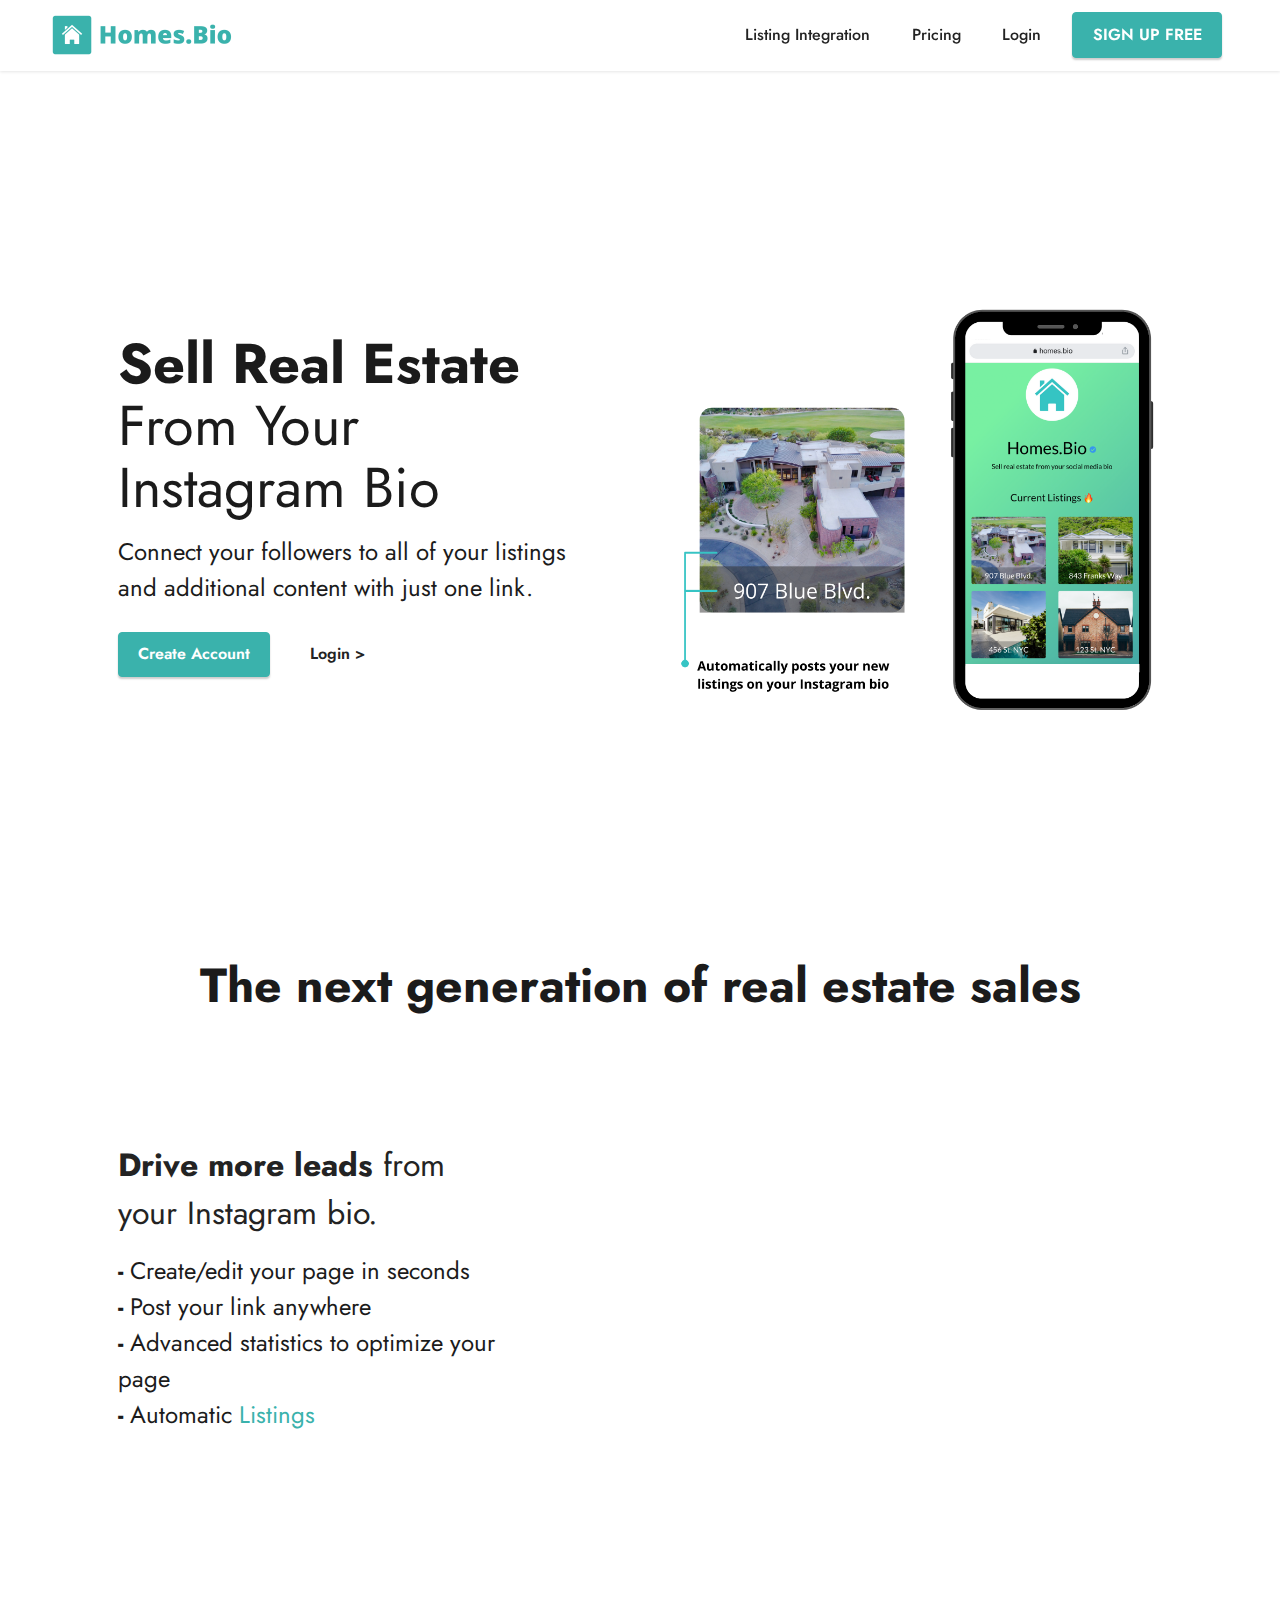
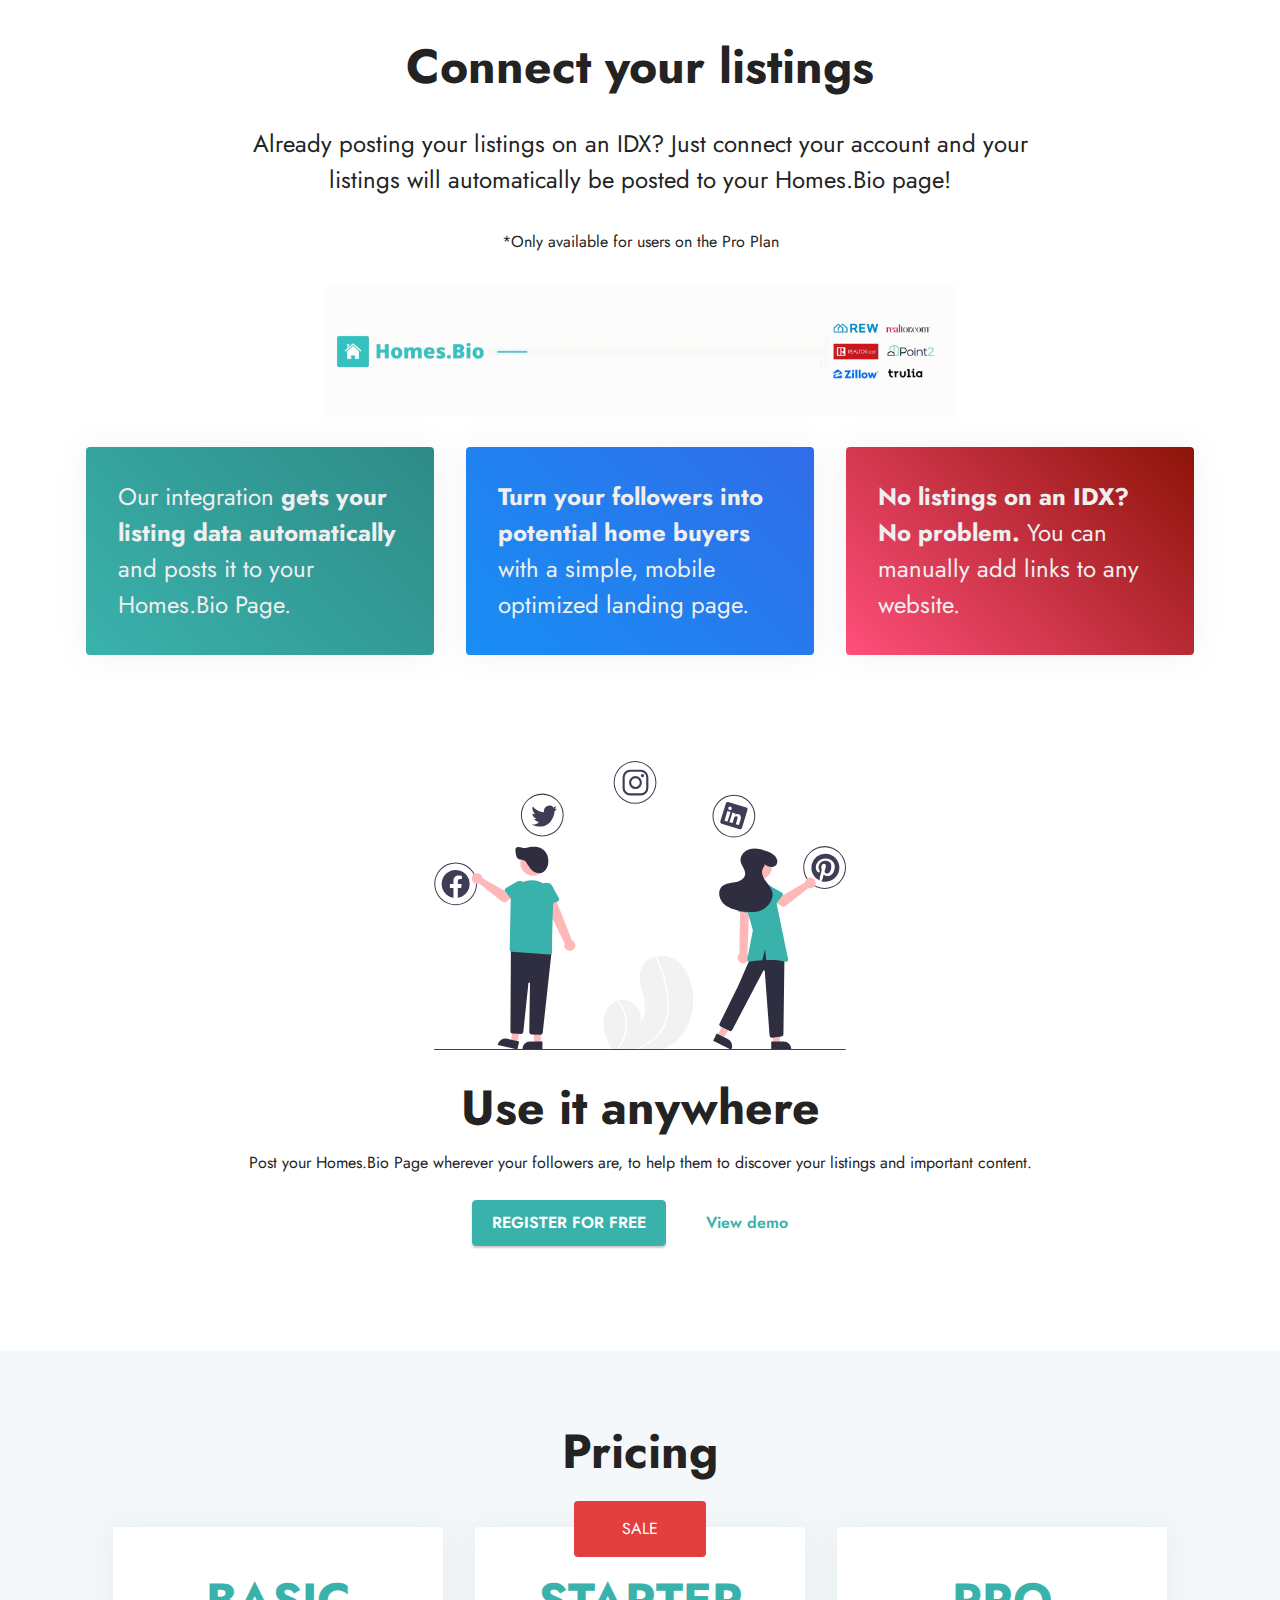
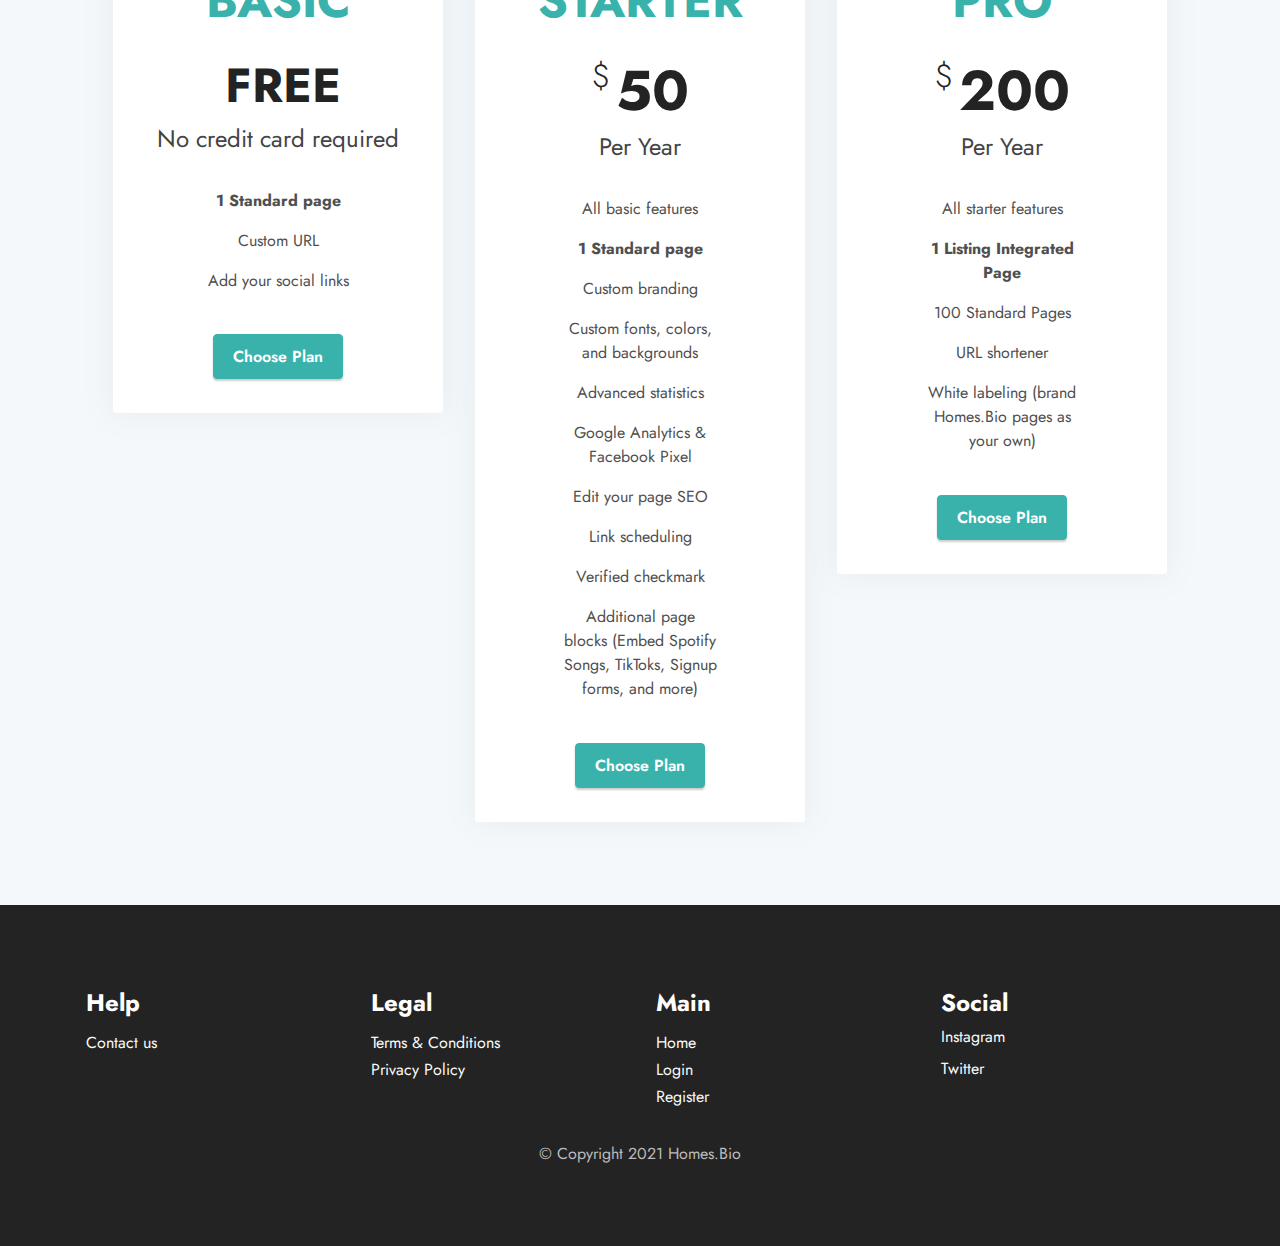
==== commit 09f462f6: "Update index.html" ====
--- a/index.html
+++ b/index.html
@@ -88,7 +88,7 @@
     <div class="container">
         <div class="row justify-content-center align-items-center">
             <div class="col-12 col-md-6 image-wrapper">
-                <img src="assets/images/hero-homes-2-1076x1076.png" alt="Hero Homes.Bio">
+                <img src="assets/images/HERO-HOMES-MAIN.png" alt="Hero Homes.Bio">
             </div>
             <div class="col-12 col-md">
                 <div class="text-wrapper">
@@ -405,4 +405,4 @@
 <!--End of Tawk.to Script-->
   
 </body>
-</html>+</html>
